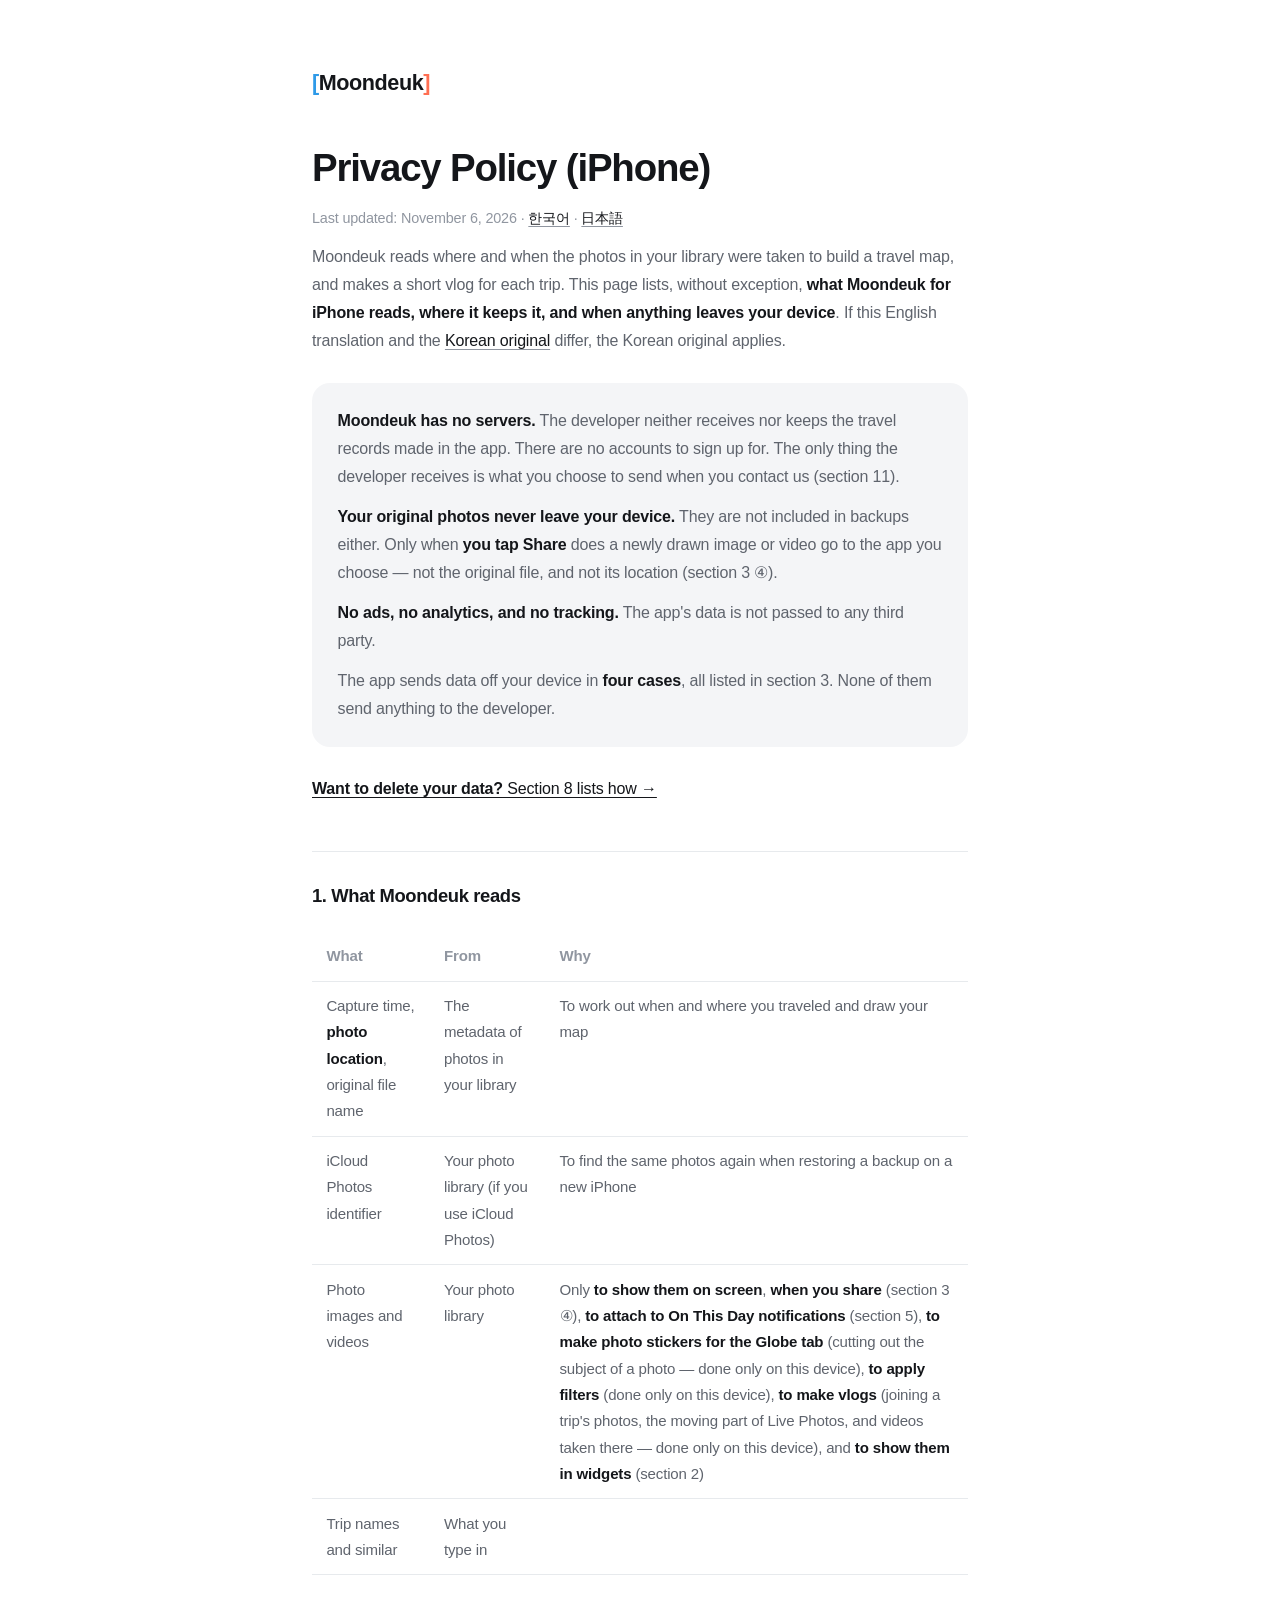
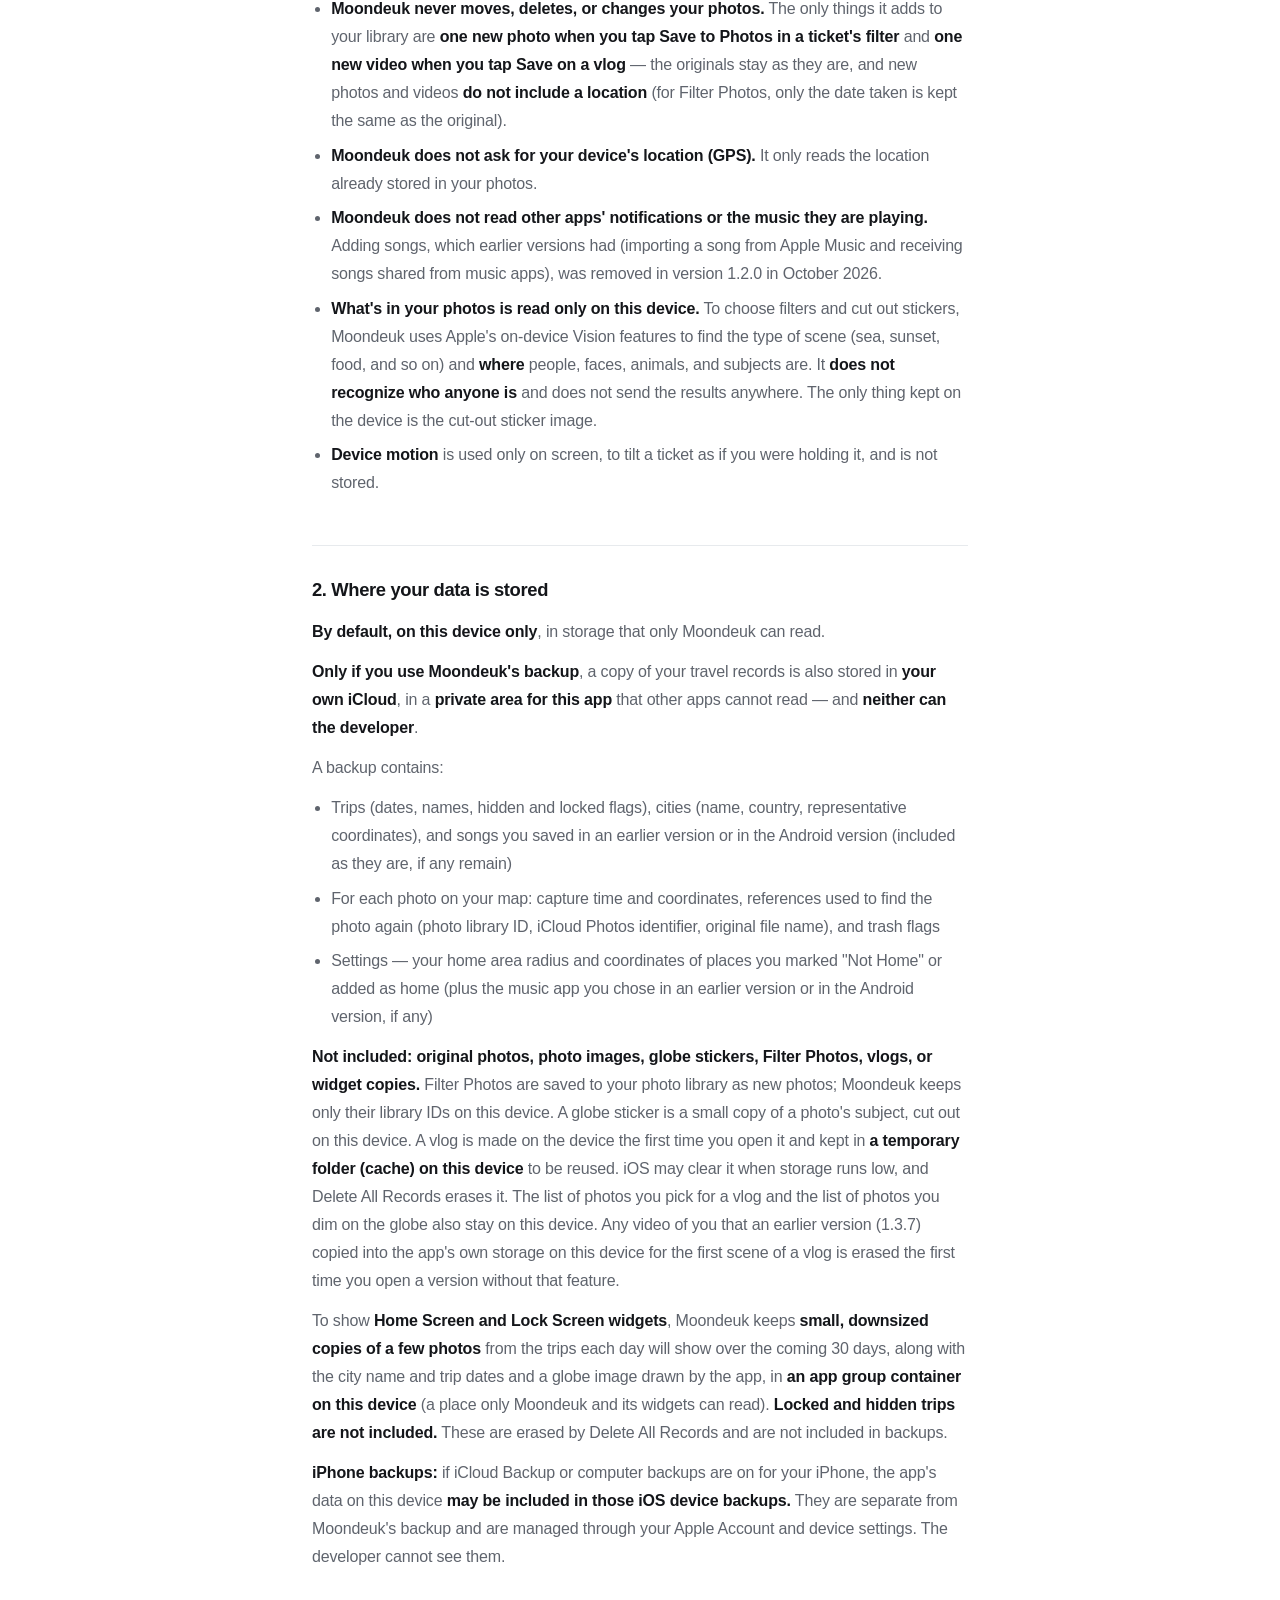
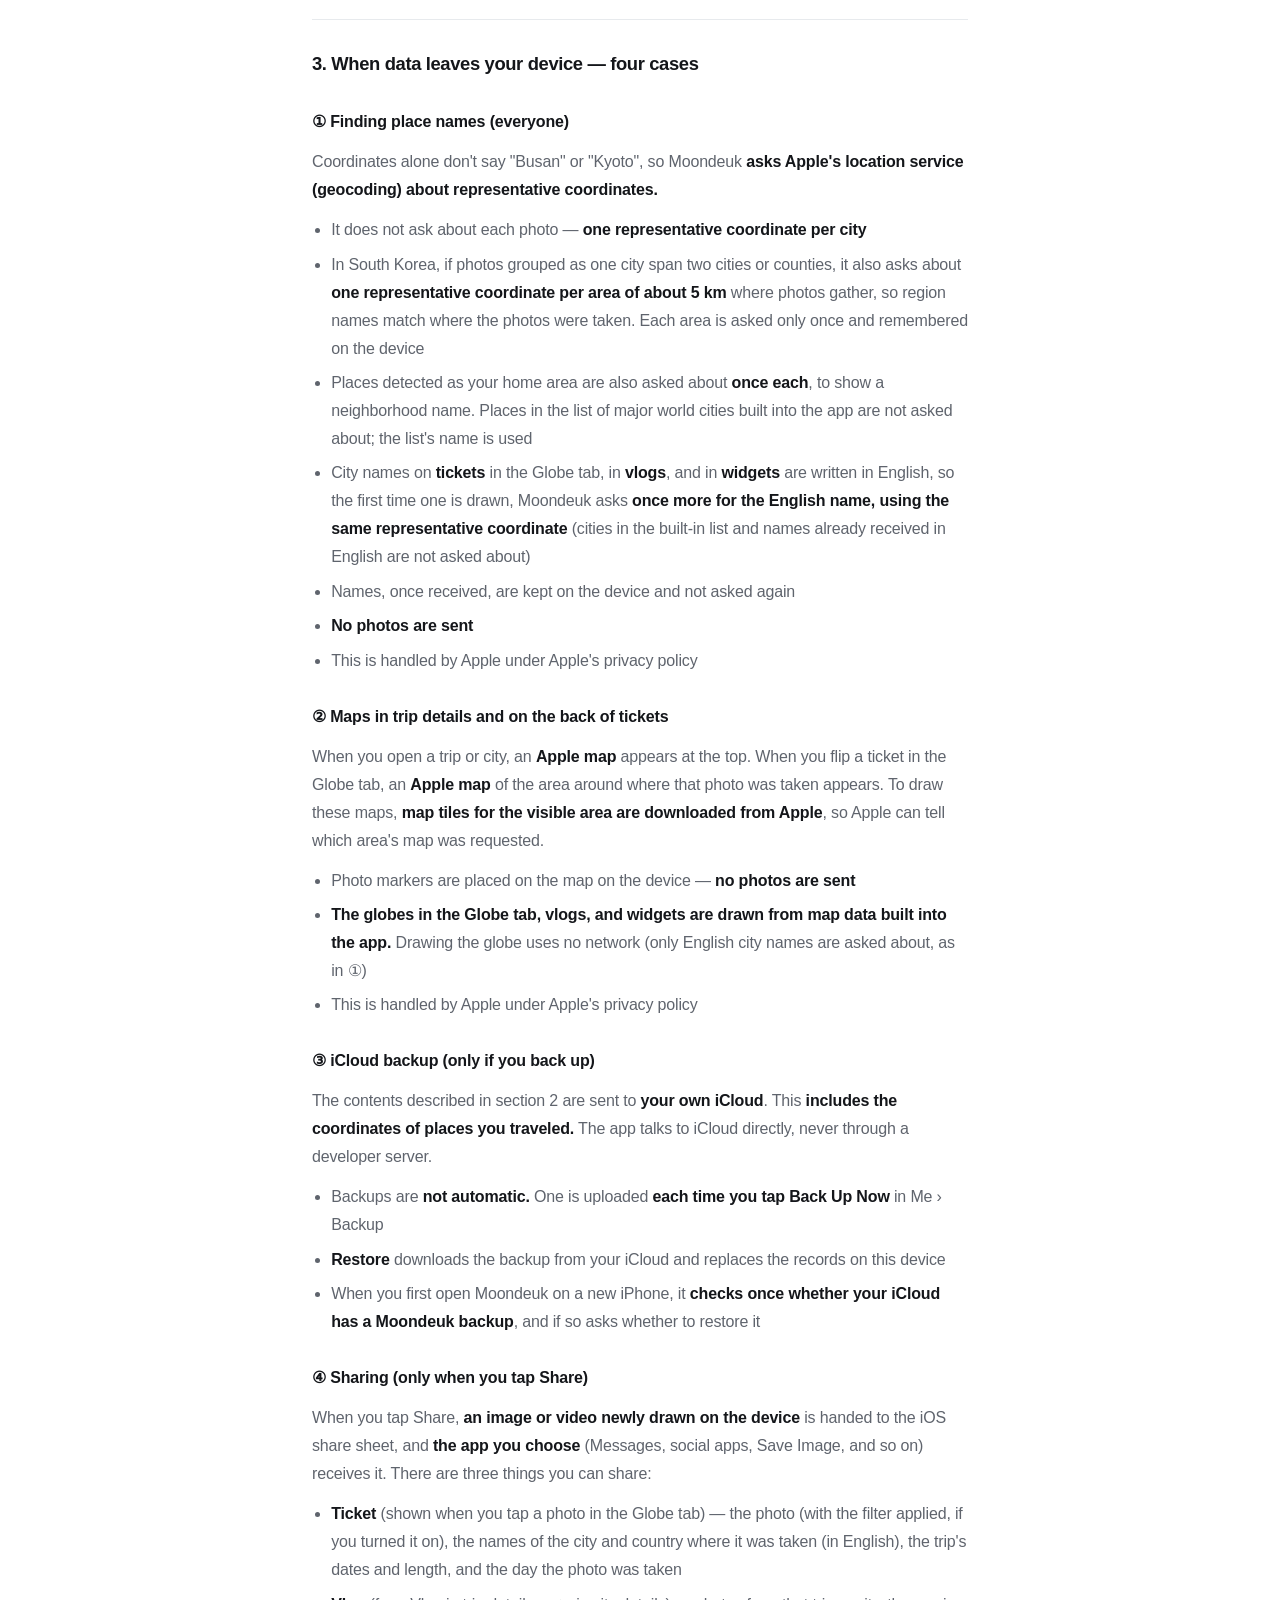
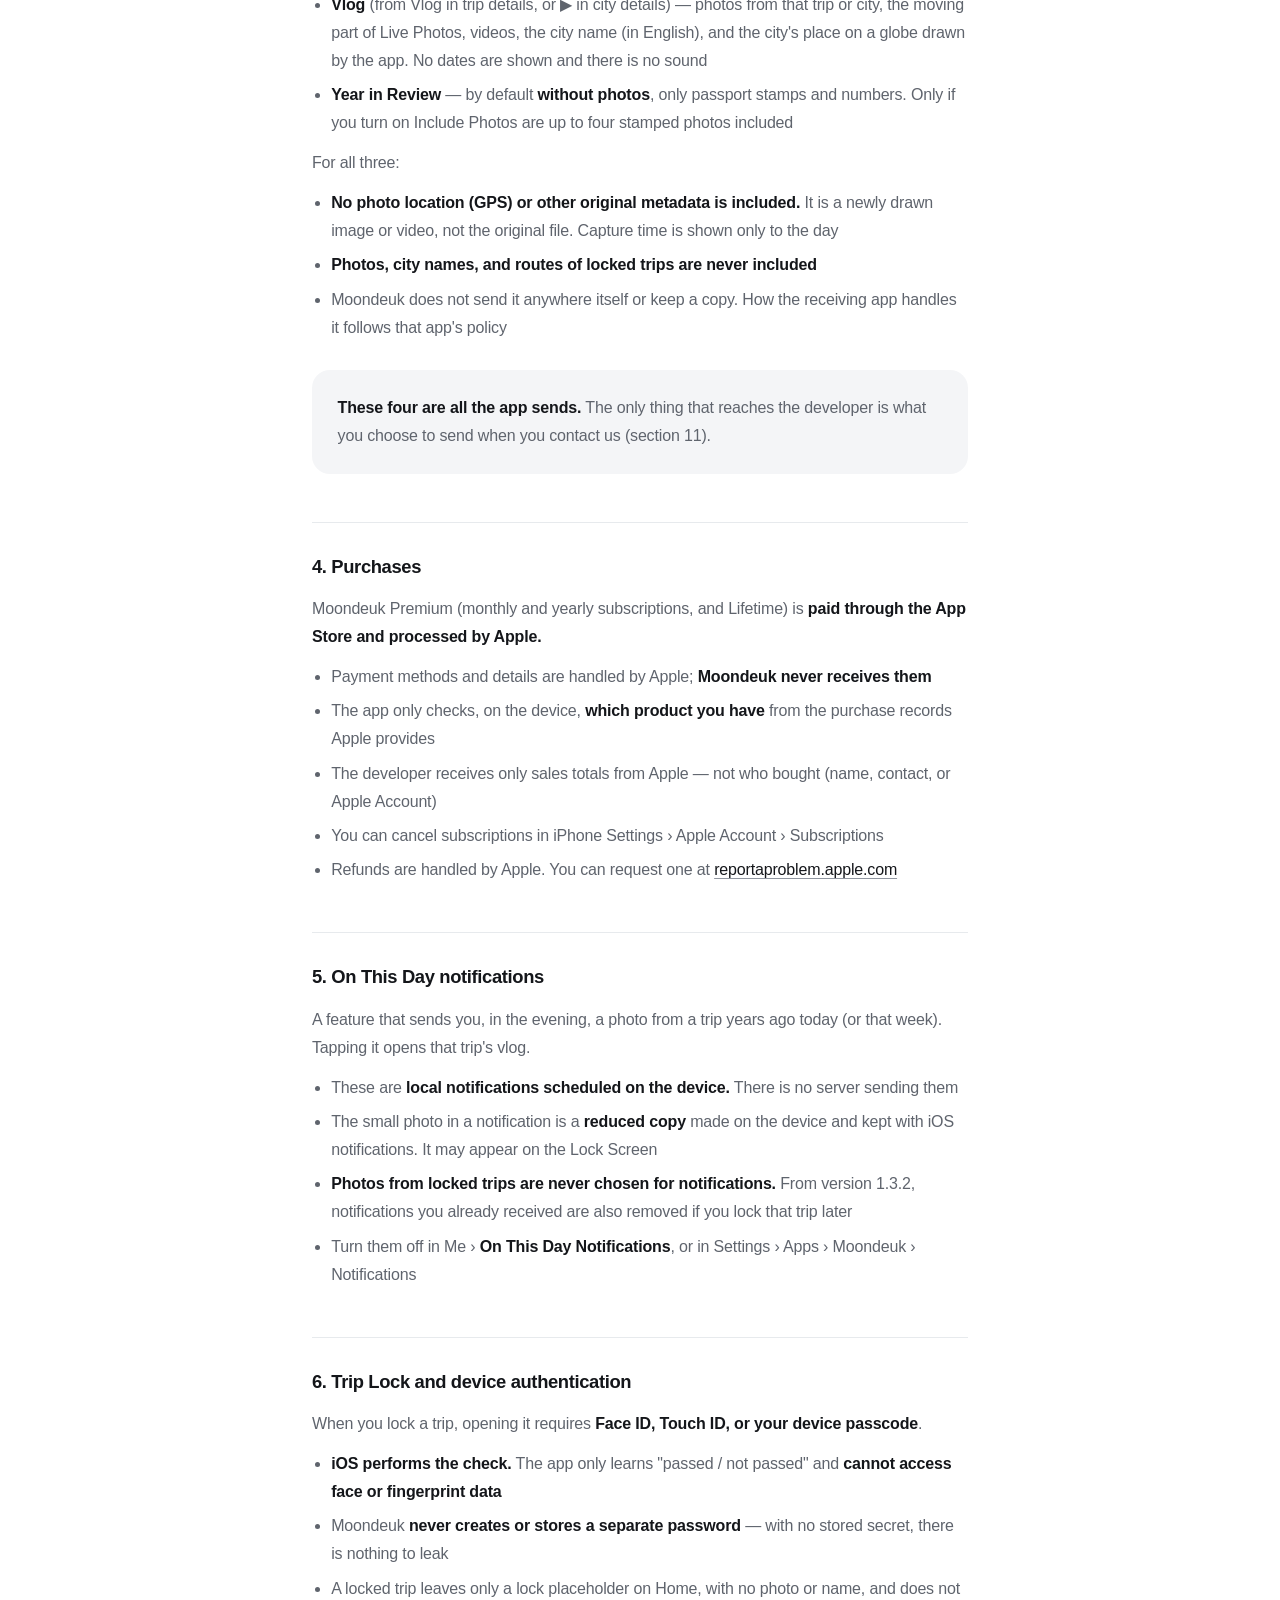
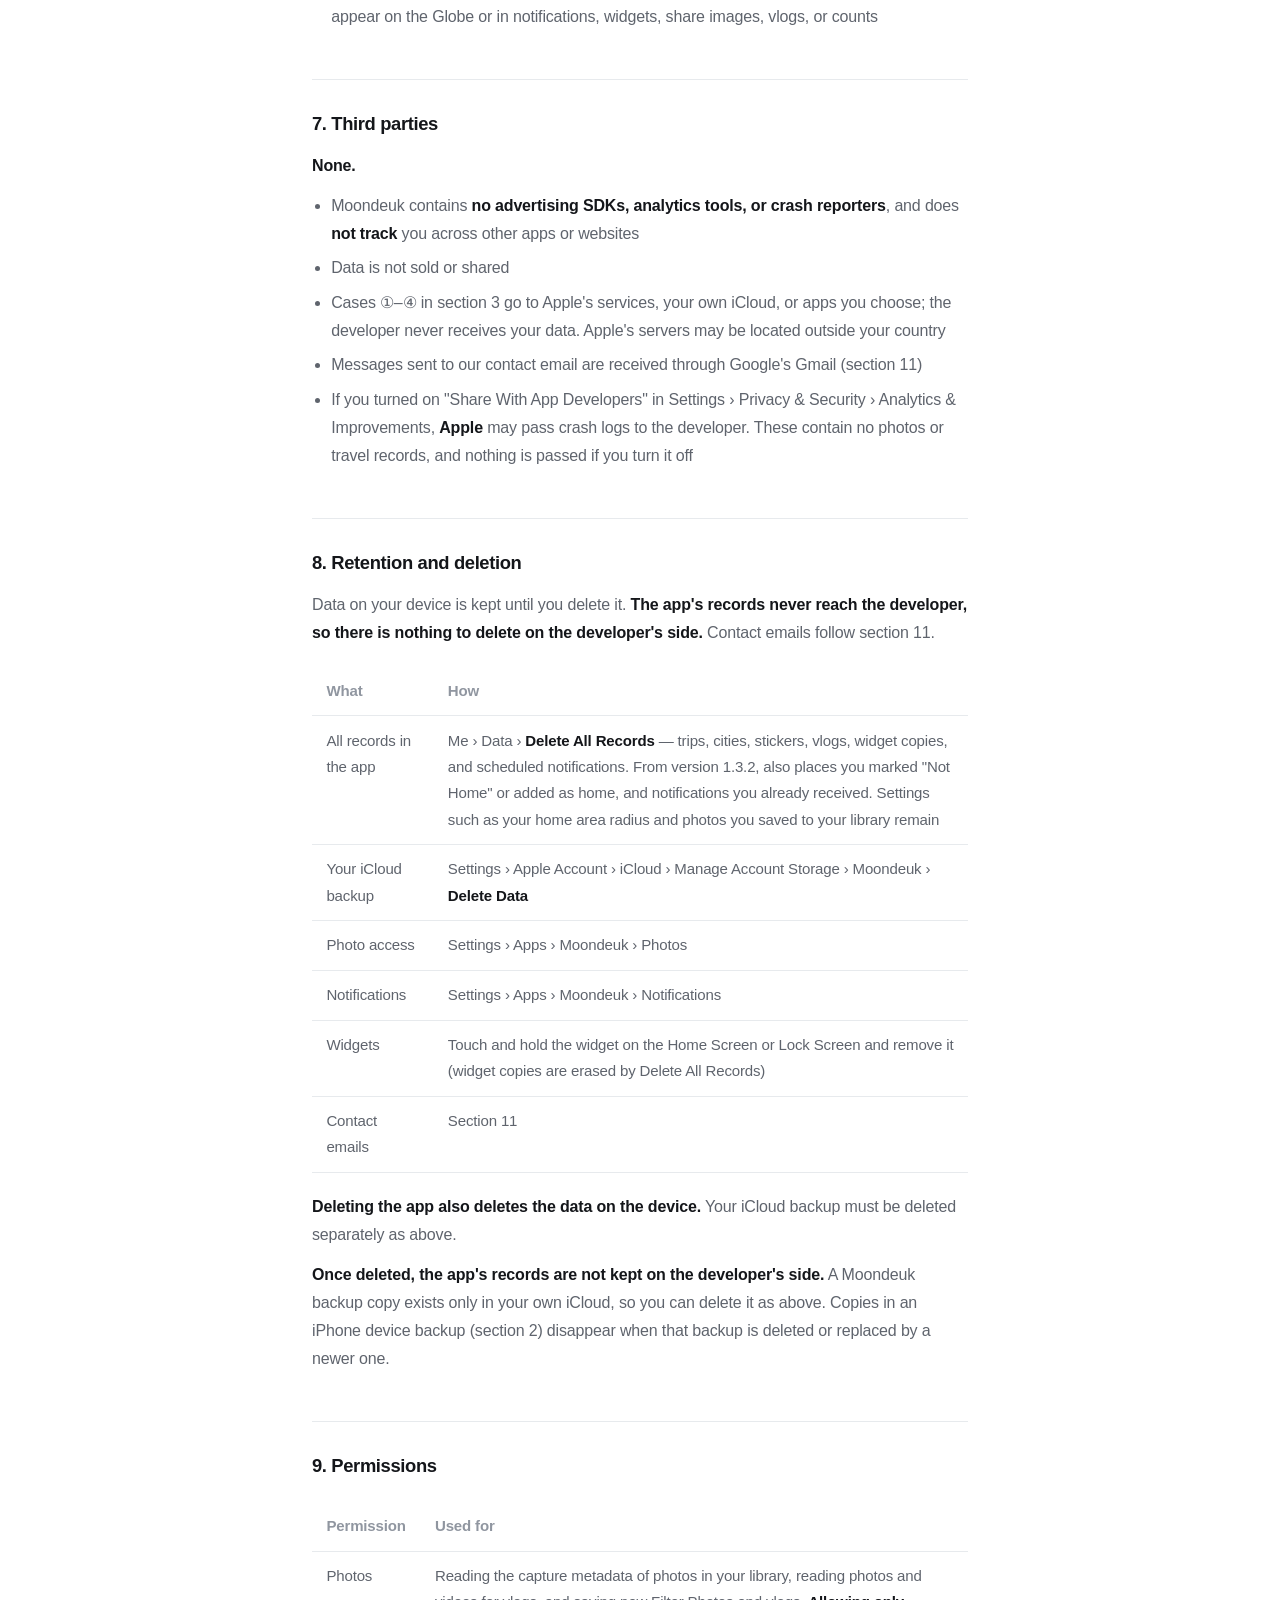
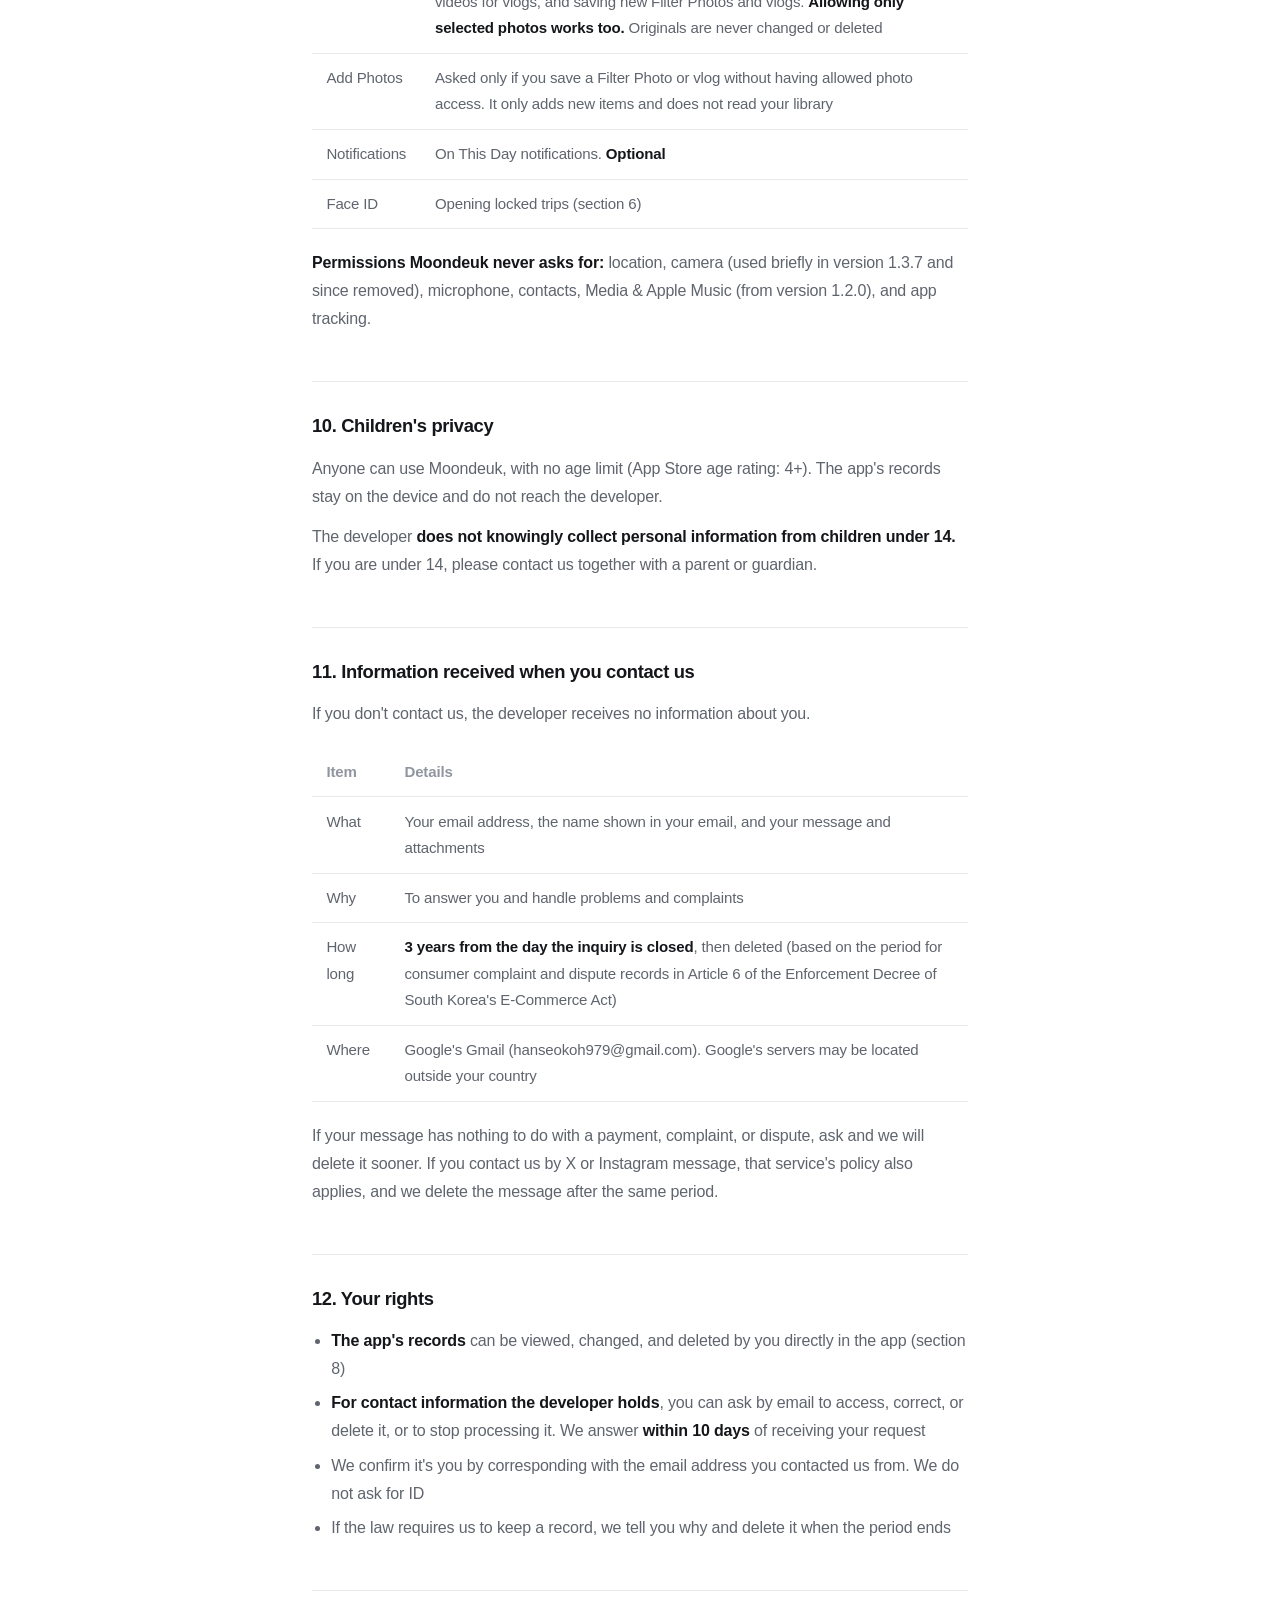
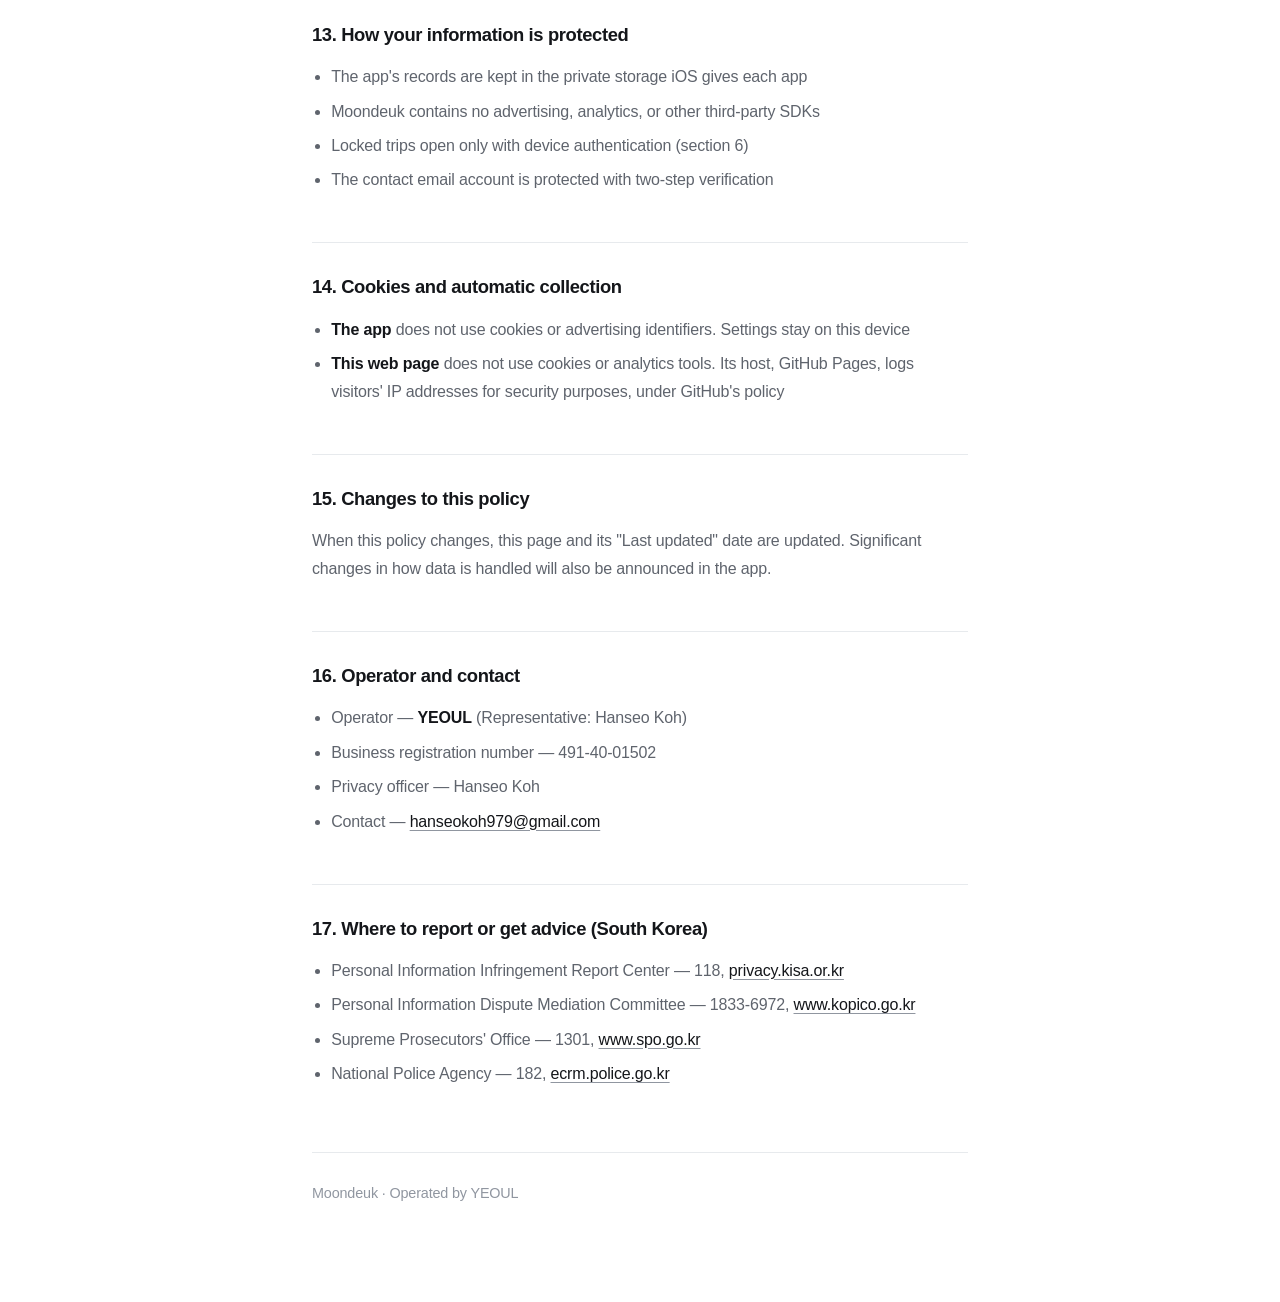
==== privacy-ios-en.html @ 04f51ea3 "iPhone 판 개인정보처리방침 1.3.8: 카메라 권한 · 「내 모습」 영상을 걷음 (한 · 영 · 일, 11월 6일) Co-Authored-By: Claude Opus 5.5 " ====
<!DOCTYPE html>
<html lang="en">
<head>
<meta charset="utf-8">
<meta name="viewport" content="width=device-width, initial-scale=1">
<title>Moondeuk Privacy Policy (iPhone)</title>
<meta name="description" content="What Moondeuk for iPhone reads, where it keeps it, and when anything leaves your device.">
<link rel="stylesheet" href="style.css">
</head>
<body>
<div class="wrap">

  <a class="mark" href="./"><span class="b">[</span>Moondeuk<span class="c">]</span></a>

  <h1>Privacy Policy (iPhone)</h1>
  <p class="meta">Last updated: November 6, 2026 · <a href="privacy-ios.html">한국어</a> · <a href="privacy-ios-ja.html">日本語</a></p>

  <p>Moondeuk reads where and when the photos in your library were taken to build a travel map, and makes a
     short vlog for each trip. This page lists, without exception, <strong>what Moondeuk for iPhone
     reads, where it keeps it, and when anything leaves your device</strong>. If this English translation and the
     <a href="privacy-ios.html">Korean original</a> differ, the Korean original applies.</p>

  <div class="card">
    <p><strong>Moondeuk has no servers.</strong> The developer neither receives nor keeps the travel records made in the app. There are no accounts to sign up for. The only thing the developer receives is what you choose to send when you contact us (section 11).</p>
    <p><strong>Your original photos never leave your device.</strong> They are not included in backups either. Only when
       <strong>you tap Share</strong> does a newly drawn image or video go to the app you choose — not the original file, and
       not its location (section 3 ④).</p>
    <p><strong>No ads, no analytics, and no tracking.</strong> The app's data is not passed to any third party.</p>
    <p>The app sends data off your device in <strong>four cases</strong>, all listed in section 3. None of them send anything to the developer.</p>
  </div>

  <p class="lead-link"><a href="#delete"><strong>Want to delete your data?</strong> Section 8 lists how →</a></p>

  <h2>1. What Moondeuk reads</h2>
  <div class="scroll">
  <table>
    <tr><th>What</th><th>From</th><th>Why</th></tr>
    <tr>
      <td>Capture time, <strong>photo location</strong>, original file name</td>
      <td>The metadata of photos in your library</td>
      <td>To work out when and where you traveled and draw your map</td>
    </tr>
    <tr>
      <td>iCloud Photos identifier</td>
      <td>Your photo library (if you use iCloud Photos)</td>
      <td>To find the same photos again when restoring a backup on a new iPhone</td>
    </tr>
    <tr>
      <td>Photo images and videos</td>
      <td>Your photo library</td>
      <td>Only <strong>to show them on screen</strong>, <strong>when you share</strong> (section 3 ④), <strong>to attach to On This Day notifications</strong> (section 5),
          <strong>to make photo stickers for the Globe tab</strong> (cutting out the subject of a photo — done only on this device),
          <strong>to apply filters</strong> (done only on this device),
          <strong>to make vlogs</strong> (joining a trip's photos, the moving part of Live Photos, and videos taken there — done only on this device),
          and <strong>to show them in widgets</strong> (section 2)</td>
    </tr>
    <tr>
      <td>Trip names and similar</td>
      <td>What you type in</td>
      <td></td>
    </tr>
  </table>
  </div>
  <ul>
    <li><strong>Moondeuk never moves, deletes, or changes your photos.</strong> The only things it adds to your library are <strong>one new photo when you tap Save to Photos in a ticket's filter</strong>
        and <strong>one new video when you tap Save on a vlog</strong> — the originals stay as they are, and new photos and videos <strong>do not include a location</strong>
        (for Filter Photos, only the date taken is kept the same as the original).</li>
    <li><strong>Moondeuk does not ask for your device's location (GPS).</strong> It only reads the location already stored in your photos.</li>
    <li><strong>Moondeuk does not read other apps' notifications or the music they are playing.</strong> Adding songs, which earlier versions had (importing a song from
        Apple Music and receiving songs shared from music apps), was removed in version 1.2.0 in October 2026.</li>
    <li><strong>What's in your photos is read only on this device.</strong> To choose filters and cut out stickers, Moondeuk uses Apple's on-device Vision features to find the type of scene (sea, sunset, food, and so on)
        and <strong>where</strong> people, faces, animals, and subjects are. It <strong>does not recognize who anyone is</strong> and does not send the results anywhere. The only thing kept on the device is the cut-out sticker image.</li>
    <li><strong>Device motion</strong> is used only on screen, to tilt a ticket as if you were holding it, and is not stored.</li>
  </ul>

  <h2>2. Where your data is stored</h2>
  <p><strong>By default, on this device only</strong>, in storage that only Moondeuk can read.</p>
  <p><strong>Only if you use Moondeuk's backup</strong>, a copy of your travel records is also stored in <strong>your own iCloud</strong>, in a
     <strong>private area for this app</strong> that other apps cannot read — and <strong>neither can the developer</strong>.</p>
  <p>A backup contains:</p>
  <ul>
    <li>Trips (dates, names, hidden and locked flags), cities (name, country, representative coordinates), and songs you saved in an earlier version or in the Android version (included as they are, if any remain)</li>
    <li>For each photo on your map: capture time and coordinates, references used to find the photo again (photo library ID, iCloud Photos identifier, original file name), and trash flags</li>
    <li>Settings — your home area radius and coordinates of places you marked "Not Home" or added as home (plus the music app you chose in an earlier version or in the Android version, if any)</li>
  </ul>
  <p><strong>Not included: original photos, photo images, globe stickers, Filter Photos, vlogs, or widget copies.</strong> Filter Photos are saved to your photo library as new photos;
     Moondeuk keeps only their library IDs on this device. A globe sticker is a small copy of a photo's subject, cut out on this device.
     A vlog is made on the device the first time you open it and kept in <strong>a temporary folder (cache) on this device</strong> to be reused. iOS may clear it when storage runs low, and Delete All Records erases it.
     The list of photos you pick for a vlog and the list of photos you dim on the globe also stay on this device.
     Any video of you that an earlier version (1.3.7) copied into the app's own storage on this device for the first scene of a vlog is erased the first time you open a version without that feature.</p>
  <p>To show <strong>Home Screen and Lock Screen widgets</strong>, Moondeuk keeps <strong>small, downsized copies of a few photos</strong> from the trips each day will show
     over the coming 30 days, along with the city name and trip dates and a globe image drawn by the app, in <strong>an app group container on this device</strong> (a place only
     Moondeuk and its widgets can read). <strong>Locked and hidden trips are not included.</strong> These are erased by Delete All Records and are not included in backups.</p>
  <p><strong>iPhone backups:</strong> if iCloud Backup or computer backups are on for your iPhone, the app's data on this device <strong>may be included in those iOS device backups.</strong>
     They are separate from Moondeuk's backup and are managed through your Apple Account and device settings. The developer cannot see them.</p>

  <h2>3. When data leaves your device — four cases</h2>

  <h3>① Finding place names (everyone)</h3>
  <p>Coordinates alone don't say "Busan" or "Kyoto", so Moondeuk <strong>asks Apple's location service (geocoding) about representative coordinates.</strong></p>
  <ul>
    <li>It does not ask about each photo — <strong>one representative coordinate per city</strong></li>
    <li>In South Korea, if photos grouped as one city span two cities or counties, it also asks about <strong>one representative coordinate per area of about 5 km</strong>
        where photos gather, so region names match where the photos were taken. Each area is asked only once and remembered on the device</li>
    <li>Places detected as your home area are also asked about <strong>once each</strong>, to show a neighborhood name. Places in the list of major world cities built into the app
        are not asked about; the list's name is used</li>
    <li>City names on <strong>tickets</strong> in the Globe tab, in <strong>vlogs</strong>, and in <strong>widgets</strong> are written in English, so the first time one is drawn, Moondeuk asks
        <strong>once more for the English name, using the same representative coordinate</strong> (cities in the built-in list and names already received in English are not asked about)</li>
    <li>Names, once received, are kept on the device and not asked again</li>
    <li><strong>No photos are sent</strong></li>
    <li>This is handled by Apple under Apple's privacy policy</li>
  </ul>

  <h3>② Maps in trip details and on the back of tickets</h3>
  <p>When you open a trip or city, an <strong>Apple map</strong> appears at the top. When you flip a ticket in the Globe tab, an <strong>Apple map</strong> of the area around
     where that photo was taken appears. To draw these maps, <strong>map tiles for the visible area are downloaded from Apple</strong>,
     so Apple can tell which area's map was requested.</p>
  <ul>
    <li>Photo markers are placed on the map on the device — <strong>no photos are sent</strong></li>
    <li><strong>The globes in the Globe tab, vlogs, and widgets are drawn from map data built into the app.</strong> Drawing the globe uses no network (only English city names are asked about, as in ①)</li>
    <li>This is handled by Apple under Apple's privacy policy</li>
  </ul>

  <h3>③ iCloud backup (only if you back up)</h3>
  <p>The contents described in section 2 are sent to <strong>your own iCloud</strong>. This <strong>includes the coordinates of places you traveled.</strong>
     The app talks to iCloud directly, never through a developer server.</p>
  <ul>
    <li>Backups are <strong>not automatic.</strong> One is uploaded <strong>each time you tap Back Up Now</strong> in Me › Backup</li>
    <li><strong>Restore</strong> downloads the backup from your iCloud and replaces the records on this device</li>
    <li>When you first open Moondeuk on a new iPhone, it <strong>checks once whether your iCloud has a Moondeuk backup</strong>, and if so asks whether to restore it</li>
  </ul>

  <h3>④ Sharing (only when you tap Share)</h3>
  <p>When you tap Share, <strong>an image or video newly drawn on the device</strong> is handed to the iOS share sheet, and <strong>the app you choose</strong>
     (Messages, social apps, Save Image, and so on) receives it. There are three things you can share:</p>
  <ul>
    <li><strong>Ticket</strong> (shown when you tap a photo in the Globe tab) — the photo (with the filter applied, if you turned it on), the names of the city and country where it was taken (in English), the trip's dates and length, and the day the photo was taken</li>
    <li><strong>Vlog</strong> (from Vlog in trip details, or ▶ in city details) — photos from that trip or city, the moving part of Live Photos, videos, the city name (in English), and the city's place on a globe drawn by the app. No dates are shown and there is no sound</li>
    <li><strong>Year in Review</strong> — by default <strong>without photos</strong>, only passport stamps and numbers. Only if you turn on Include Photos are up to four stamped photos included</li>
  </ul>
  <p>For all three:</p>
  <ul>
    <li><strong>No photo location (GPS) or other original metadata is included.</strong> It is a newly drawn image or video, not the original file. Capture time is shown only to the day</li>
    <li><strong>Photos, city names, and routes of locked trips are never included</strong></li>
    <li>Moondeuk does not send it anywhere itself or keep a copy. How the receiving app handles it follows that app's policy</li>
  </ul>
  <div class="card"><p><strong>These four are all the app sends.</strong> The only thing that reaches the developer is what you choose to send when you contact us (section 11).</p></div>

  <h2>4. Purchases</h2>
  <p>Moondeuk Premium (monthly and yearly subscriptions, and Lifetime) is <strong>paid through the App Store and processed by Apple.</strong></p>
  <ul>
    <li>Payment methods and details are handled by Apple; <strong>Moondeuk never receives them</strong></li>
    <li>The app only checks, on the device, <strong>which product you have</strong> from the purchase records Apple provides</li>
    <li>The developer receives only sales totals from Apple — not who bought (name, contact, or Apple Account)</li>
    <li>You can cancel subscriptions in iPhone Settings › Apple Account › Subscriptions</li>
    <li>Refunds are handled by Apple. You can request one at <a href="https://reportaproblem.apple.com">reportaproblem.apple.com</a></li>
  </ul>

  <h2>5. On This Day notifications</h2>
  <p>A feature that sends you, in the evening, a photo from a trip years ago today (or that week). Tapping it opens that trip's vlog.</p>
  <ul>
    <li>These are <strong>local notifications scheduled on the device.</strong> There is no server sending them</li>
    <li>The small photo in a notification is a <strong>reduced copy</strong> made on the device and kept with iOS notifications. It may appear on the Lock Screen</li>
    <li><strong>Photos from locked trips are never chosen for notifications.</strong> From version 1.3.2, notifications you already received are also removed if you lock that trip later</li>
    <li>Turn them off in Me › <strong>On This Day Notifications</strong>, or in Settings › Apps › Moondeuk › Notifications</li>
  </ul>

  <h2>6. Trip Lock and device authentication</h2>
  <p>When you lock a trip, opening it requires <strong>Face ID, Touch ID, or your device passcode</strong>.</p>
  <ul>
    <li><strong>iOS performs the check.</strong> The app only learns "passed / not passed" and <strong>cannot access face or fingerprint data</strong></li>
    <li>Moondeuk <strong>never creates or stores a separate password</strong> — with no stored secret, there is nothing to leak</li>
    <li>A locked trip leaves only a lock placeholder on Home, with no photo or name, and does not appear on the Globe or in notifications, widgets, share images, vlogs, or counts</li>
  </ul>

  <h2>7. Third parties</h2>
  <p><strong>None.</strong></p>
  <ul>
    <li>Moondeuk contains <strong>no advertising SDKs, analytics tools, or crash reporters</strong>, and does <strong>not track</strong> you across other apps or websites</li>
    <li>Data is not sold or shared</li>
    <li>Cases ①–④ in section 3 go to Apple's services, your own iCloud, or apps you choose; the developer never receives your data. Apple's servers may be located outside your country</li>
    <li>Messages sent to our contact email are received through Google's Gmail (section 11)</li>
    <li>If you turned on "Share With App Developers" in Settings › Privacy &amp; Security › Analytics &amp; Improvements, <strong>Apple</strong> may pass crash logs to the developer.
        These contain no photos or travel records, and nothing is passed if you turn it off</li>
  </ul>

  <h2 id="delete">8. Retention and deletion</h2>
  <p>Data on your device is kept until you delete it. <strong>The app's records never reach the developer, so there is nothing to delete on the developer's side.</strong> Contact emails follow section 11.</p>
  <div class="scroll">
  <table>
    <tr><th>What</th><th>How</th></tr>
    <tr><td>All records in the app</td><td>Me › Data › <strong>Delete All Records</strong> — trips, cities, stickers, vlogs, widget copies, and scheduled notifications. From version 1.3.2, also places you marked "Not Home" or added as home, and notifications you already received. Settings such as your home area radius and photos you saved to your library remain</td></tr>
    <tr><td>Your iCloud backup</td><td>Settings › Apple Account › iCloud › Manage Account Storage › Moondeuk › <strong>Delete Data</strong></td></tr>
    <tr><td>Photo access</td><td>Settings › Apps › Moondeuk › Photos</td></tr>
    <tr><td>Notifications</td><td>Settings › Apps › Moondeuk › Notifications</td></tr>
    <tr><td>Widgets</td><td>Touch and hold the widget on the Home Screen or Lock Screen and remove it (widget copies are erased by Delete All Records)</td></tr>
    <tr><td>Contact emails</td><td>Section 11</td></tr>
  </table>
  </div>
  <p><strong>Deleting the app also deletes the data on the device.</strong> Your iCloud backup must be deleted separately as above.</p>
  <p><strong>Once deleted, the app's records are not kept on the developer's side.</strong> A Moondeuk backup copy exists only in your own iCloud, so you can delete it as above.
     Copies in an iPhone device backup (section 2) disappear when that backup is deleted or replaced by a newer one.</p>

  <h2>9. Permissions</h2>
  <div class="scroll">
  <table>
    <tr><th>Permission</th><th>Used for</th></tr>
    <tr><td>Photos</td><td>Reading the capture metadata of photos in your library, reading photos and videos for vlogs, and saving new Filter Photos and vlogs. <strong>Allowing only selected photos works too.</strong>
        Originals are never changed or deleted</td></tr>
    <tr><td>Add Photos</td><td>Asked only if you save a Filter Photo or vlog without having allowed photo access. It only adds new items and does not read your library</td></tr>
    <tr><td>Notifications</td><td>On This Day notifications. <strong>Optional</strong></td></tr>
    <tr><td>Face ID</td><td>Opening locked trips (section 6)</td></tr>
  </table>
  </div>
  <p><strong>Permissions Moondeuk never asks for:</strong> location, camera (used briefly in version 1.3.7 and since removed), microphone, contacts, Media &amp; Apple Music (from version 1.2.0), and app tracking.</p>

  <h2>10. Children's privacy</h2>
  <p>Anyone can use Moondeuk, with no age limit (App Store age rating: 4+). The app's records stay on the device and do not reach the developer.</p>
  <p>The developer <strong>does not knowingly collect personal information from children under 14.</strong> If you are under 14, please contact us together with a parent or guardian.</p>

  <h2>11. Information received when you contact us</h2>
  <p>If you don't contact us, the developer receives no information about you.</p>
  <div class="scroll">
  <table>
    <tr><th>Item</th><th>Details</th></tr>
    <tr><td>What</td><td>Your email address, the name shown in your email, and your message and attachments</td></tr>
    <tr><td>Why</td><td>To answer you and handle problems and complaints</td></tr>
    <tr><td>How long</td><td><strong>3 years from the day the inquiry is closed</strong>, then deleted (based on the period for consumer complaint and dispute records in Article 6 of the Enforcement Decree of South Korea's E-Commerce Act)</td></tr>
    <tr><td>Where</td><td>Google's Gmail (hanseokoh979@gmail.com). Google's servers may be located outside your country</td></tr>
  </table>
  </div>
  <p>If your message has nothing to do with a payment, complaint, or dispute, ask and we will delete it sooner. If you contact us by X or Instagram message, that service's policy also applies, and we delete the message after the same period.</p>

  <h2>12. Your rights</h2>
  <ul>
    <li><strong>The app's records</strong> can be viewed, changed, and deleted by you directly in the app (section 8)</li>
    <li><strong>For contact information the developer holds</strong>, you can ask by email to access, correct, or delete it, or to stop processing it. We answer <strong>within 10 days</strong> of receiving your request</li>
    <li>We confirm it's you by corresponding with the email address you contacted us from. We do not ask for ID</li>
    <li>If the law requires us to keep a record, we tell you why and delete it when the period ends</li>
  </ul>

  <h2>13. How your information is protected</h2>
  <ul>
    <li>The app's records are kept in the private storage iOS gives each app</li>
    <li>Moondeuk contains no advertising, analytics, or other third-party SDKs</li>
    <li>Locked trips open only with device authentication (section 6)</li>
    <li>The contact email account is protected with two-step verification</li>
  </ul>

  <h2>14. Cookies and automatic collection</h2>
  <ul>
    <li><strong>The app</strong> does not use cookies or advertising identifiers. Settings stay on this device</li>
    <li><strong>This web page</strong> does not use cookies or analytics tools. Its host, GitHub Pages, logs visitors' IP addresses for security purposes, under GitHub's policy</li>
  </ul>

  <h2>15. Changes to this policy</h2>
  <p>When this policy changes, this page and its "Last updated" date are updated. Significant changes in how data is handled will also be announced in the app.</p>

  <h2>16. Operator and contact</h2>
  <ul>
    <li>Operator — <strong>YEOUL</strong> (Representative: Hanseo Koh)</li>
    <li>Business registration number — 491-40-01502</li>
    <li>Privacy officer — Hanseo Koh</li>
    <li>Contact — <a href="mailto:hanseokoh979@gmail.com">hanseokoh979@gmail.com</a></li>
  </ul>

  <h2>17. Where to report or get advice (South Korea)</h2>
  <ul>
    <li>Personal Information Infringement Report Center — 118, <a href="https://privacy.kisa.or.kr">privacy.kisa.or.kr</a></li>
    <li>Personal Information Dispute Mediation Committee — 1833-6972, <a href="https://www.kopico.go.kr">www.kopico.go.kr</a></li>
    <li>Supreme Prosecutors' Office — 1301, <a href="https://www.spo.go.kr">www.spo.go.kr</a></li>
    <li>National Police Agency — 182, <a href="https://ecrm.police.go.kr">ecrm.police.go.kr</a></li>
  </ul>

  <footer><span class="meta">Moondeuk · Operated by YEOUL</span></footer>

</div>
</body>
</html>
---- style.css ----
/*
 * 문득 사이트. 앱의 규칙을 그대로 따른다 (CLAUDE.md §3):
 *   · 색은 장소에만 쓴다 → 이 사이트에는 장소가 없으므로 검정·흰색·회색뿐이다
 *   · 예외는 워드마크의 대괄호 둘 (§3-1). 파랑 여는 괄호, 코랄 닫는 괄호
 */
:root {
    color-scheme: light dark;
    --bg: #ffffff;
    --surface: #f4f5f7;
    --text: #14161a;
    --text-2: #5f646d;
    --text-3: #9096a0;
    --line: #e7eaed;
    --blue: #2e9ae8;
    --coral: #ff6f52;
}

@media (prefers-color-scheme: dark) {
    :root {
        --bg: #14161a;
        --surface: #1e2126;
        --text: #f2f3f5;
        --text-2: #b3b8c0;
        --text-3: #7d838d;
        --line: #2a2e34;
    }
}

* { box-sizing: border-box; }

body {
    margin: 0;
    background: var(--bg);
    color: var(--text);
    font-family: "Noto Sans KR", -apple-system, BlinkMacSystemFont, "Segoe UI",
        "Apple SD Gothic Neo", "Malgun Gothic", sans-serif;
    line-height: 1.75;
    letter-spacing: -0.01em;
    -webkit-text-size-adjust: 100%;
}

.wrap {
    max-width: 44rem;
    margin: 0 auto;
    padding: 4rem 1.5rem 6rem;
}

/* 워드마크 — 대괄호 둘만 색을 진다. 앱 홈 상단바와 같은 규칙이다. */
.mark {
    font-size: 1.35rem;
    font-weight: 700;
    letter-spacing: -0.02em;
    text-decoration: none;
    color: var(--text);
    display: inline-block;
}
.mark .b { color: var(--blue); }
.mark .c { color: var(--coral); }

h1 {
    font-size: clamp(1.75rem, 5vw, 2.4rem);
    line-height: 1.35;
    letter-spacing: -0.03em;
    margin: 2.5rem 0 0.75rem;
    text-wrap: balance;
}

/* 6항으로 바로 뛰는 링크가 있다 — 제목이 화면 맨 위에 딱 붙지 않게 띄운다. */
h2 {
    scroll-margin-top: 1.5rem;
    font-size: 1.15rem;
    letter-spacing: -0.02em;
    margin: 3rem 0 0.5rem;
    padding-top: 1.75rem;
    border-top: 1px solid var(--line);
}

h3 {
    font-size: 1rem;
    margin: 1.75rem 0 0.25rem;
}

p { margin: 0.75rem 0; color: var(--text-2); }
h1 + p { font-size: 1.05rem; }

strong { color: var(--text); font-weight: 600; }

ul { margin: 0.75rem 0; padding-left: 1.2rem; color: var(--text-2); }
li { margin: 0.4rem 0; }

/* 표는 좁은 화면에서 스스로 스크롤한다 — 본문이 옆으로 밀리면 안 된다. */
.scroll { overflow-x: auto; margin: 1.25rem 0; }
table { border-collapse: collapse; width: 100%; font-size: 0.94rem; }
th, td {
    text-align: left;
    padding: 0.7rem 0.9rem;
    border-bottom: 1px solid var(--line);
    vertical-align: top;
}
th { color: var(--text-3); font-weight: 600; white-space: nowrap; }
td { color: var(--text-2); }
/* 일본어는 낱말 사이에 빈칸이 없어 아무 글자에서나 끊긴다 — 옆 칸이 길면 첫 칸이 두세 글자 폭으로 눌린다. */
:lang(ja) td:first-child { min-width: 6.5em; }

.card {
    background: var(--surface);
    border-radius: 18px;
    padding: 1.5rem 1.6rem;
    margin: 1.75rem 0;
}
.card p:first-child { margin-top: 0; }
.card p:last-child { margin-bottom: 0; }

.meta { color: var(--text-3); font-size: 0.9rem; }

a { color: var(--text); text-decoration-color: var(--text-3); text-underline-offset: 3px; }

/*
 * 스토어로 가는 문 (2026-10-02 출시). 앱의 기본 버튼처럼 검정 하나다 — 색은 장소에만 쓴다.
 * 다크 모드에서는 글자색·바탕색을 맞바꿔 그대로 눈에 띈다.
 */
.store {
    display: inline-block;
    margin-top: 0.5rem;
    padding: 0.8rem 1.4rem;
    border-radius: 999px;
    background: var(--text);
    color: var(--bg);
    font-weight: 600;
    text-decoration: none;
}
.store:hover { opacity: 0.88; }

/* 삭제 방법으로 가는 문. Play 가 「눈에 띄게 표시」를 요구해서 카드 바로 밑에 세운다. */
.lead-link a { text-decoration-color: var(--text); }
a:hover { text-decoration-color: var(--text); }

footer {
    margin-top: 4rem;
    padding-top: 1.75rem;
    border-top: 1px solid var(--line);
    color: var(--text-3);
    font-size: 0.9rem;
}
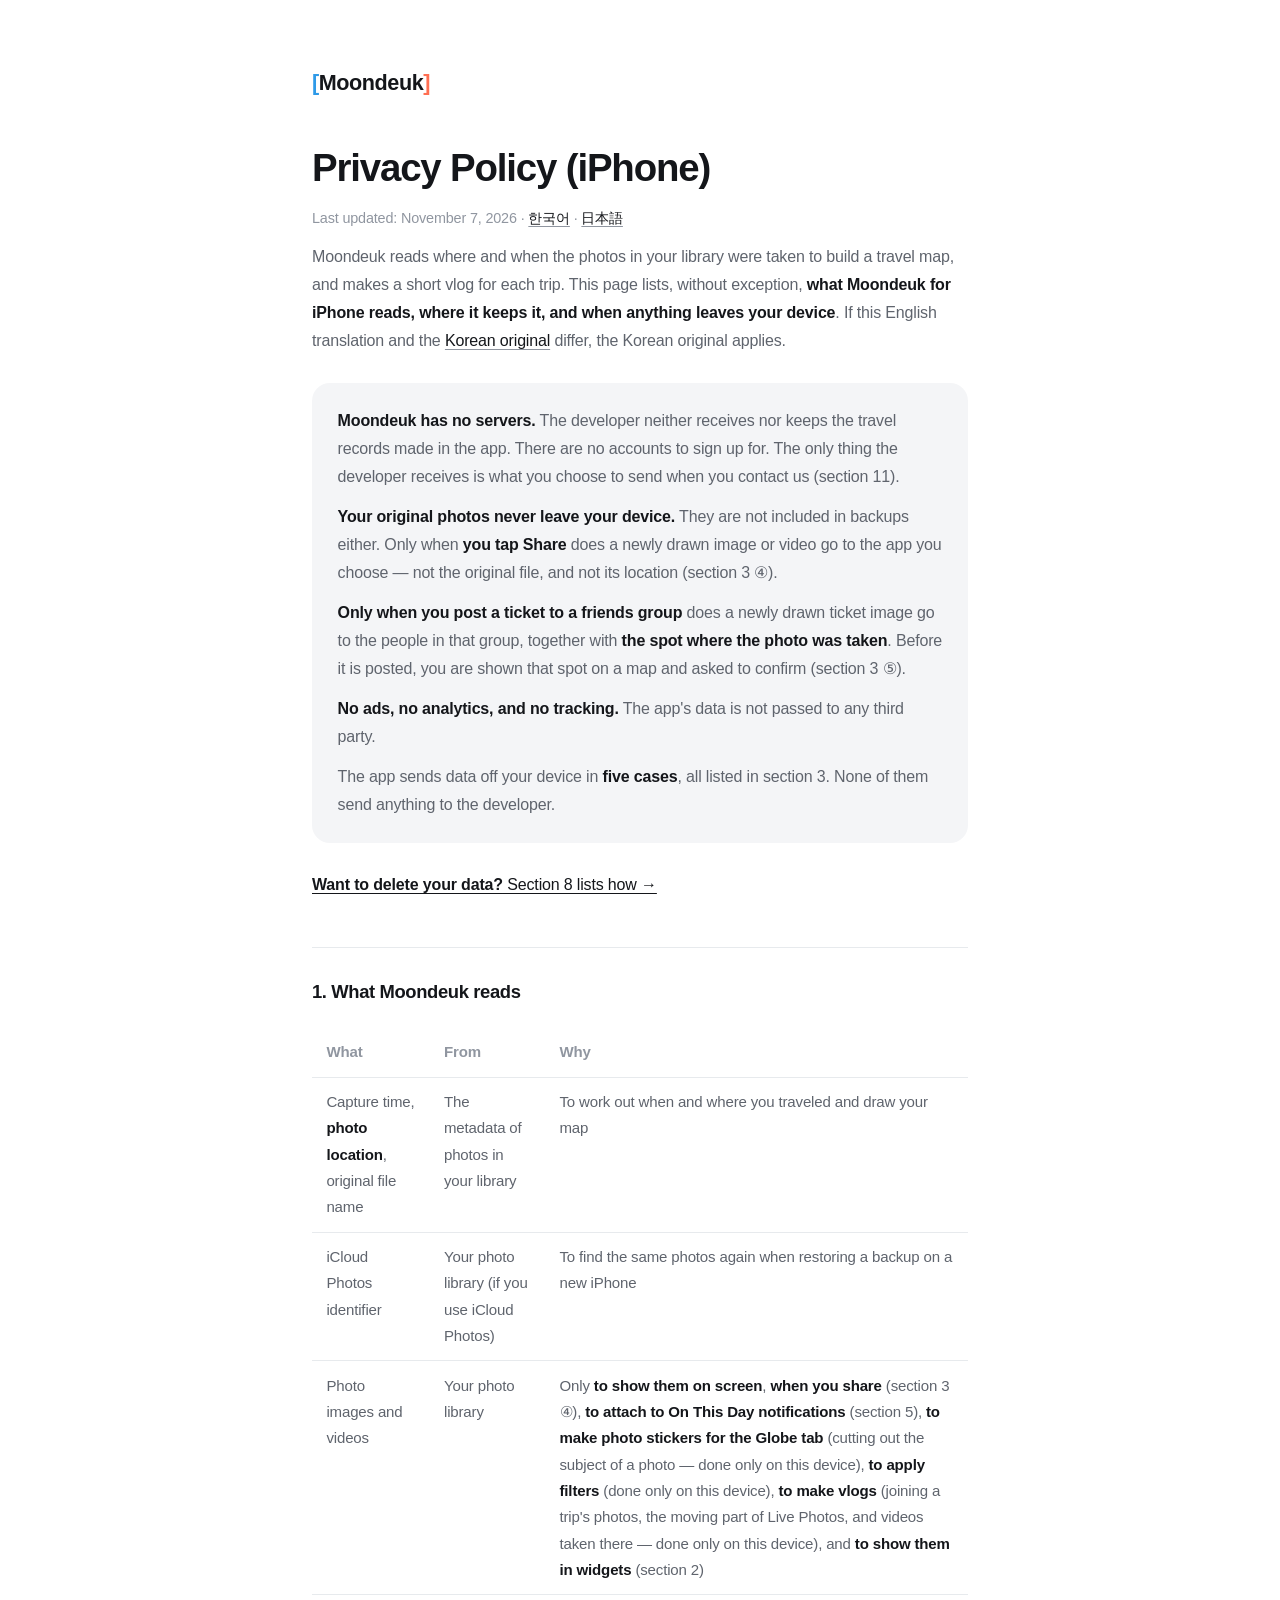
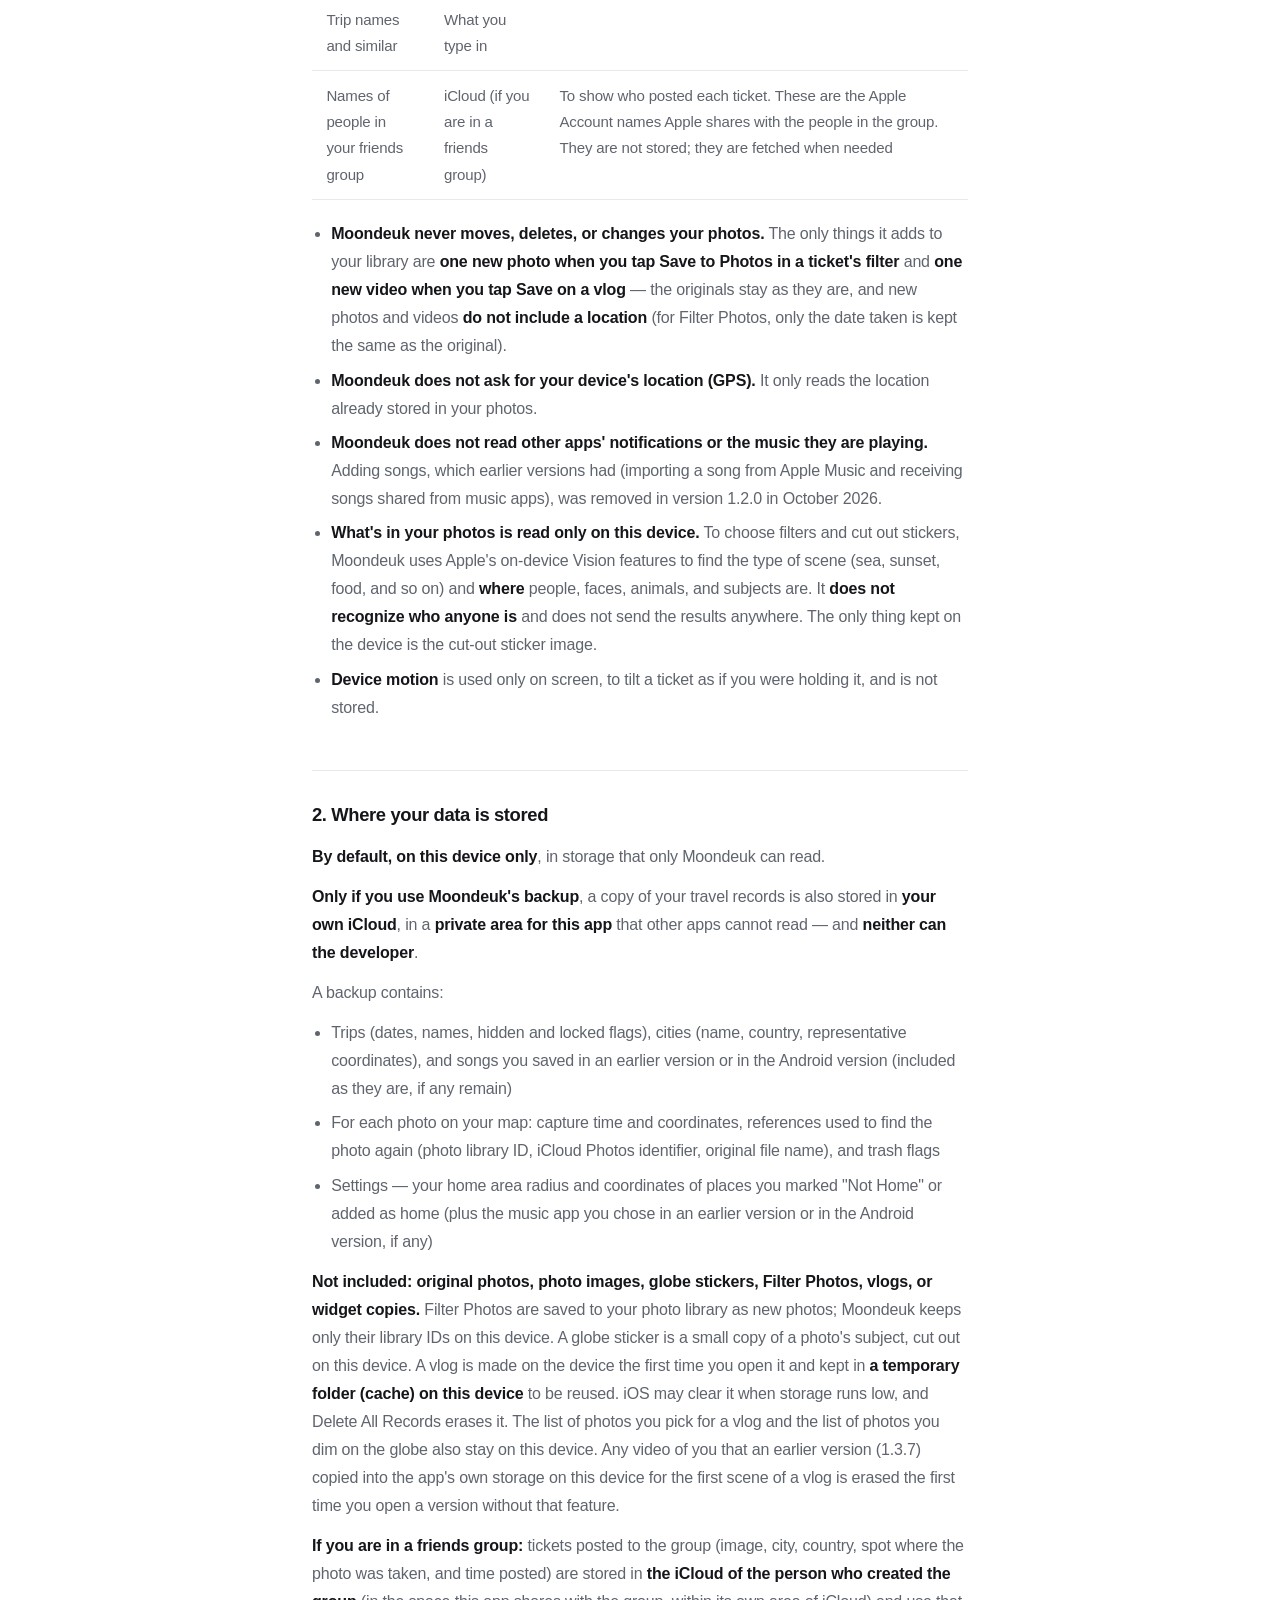
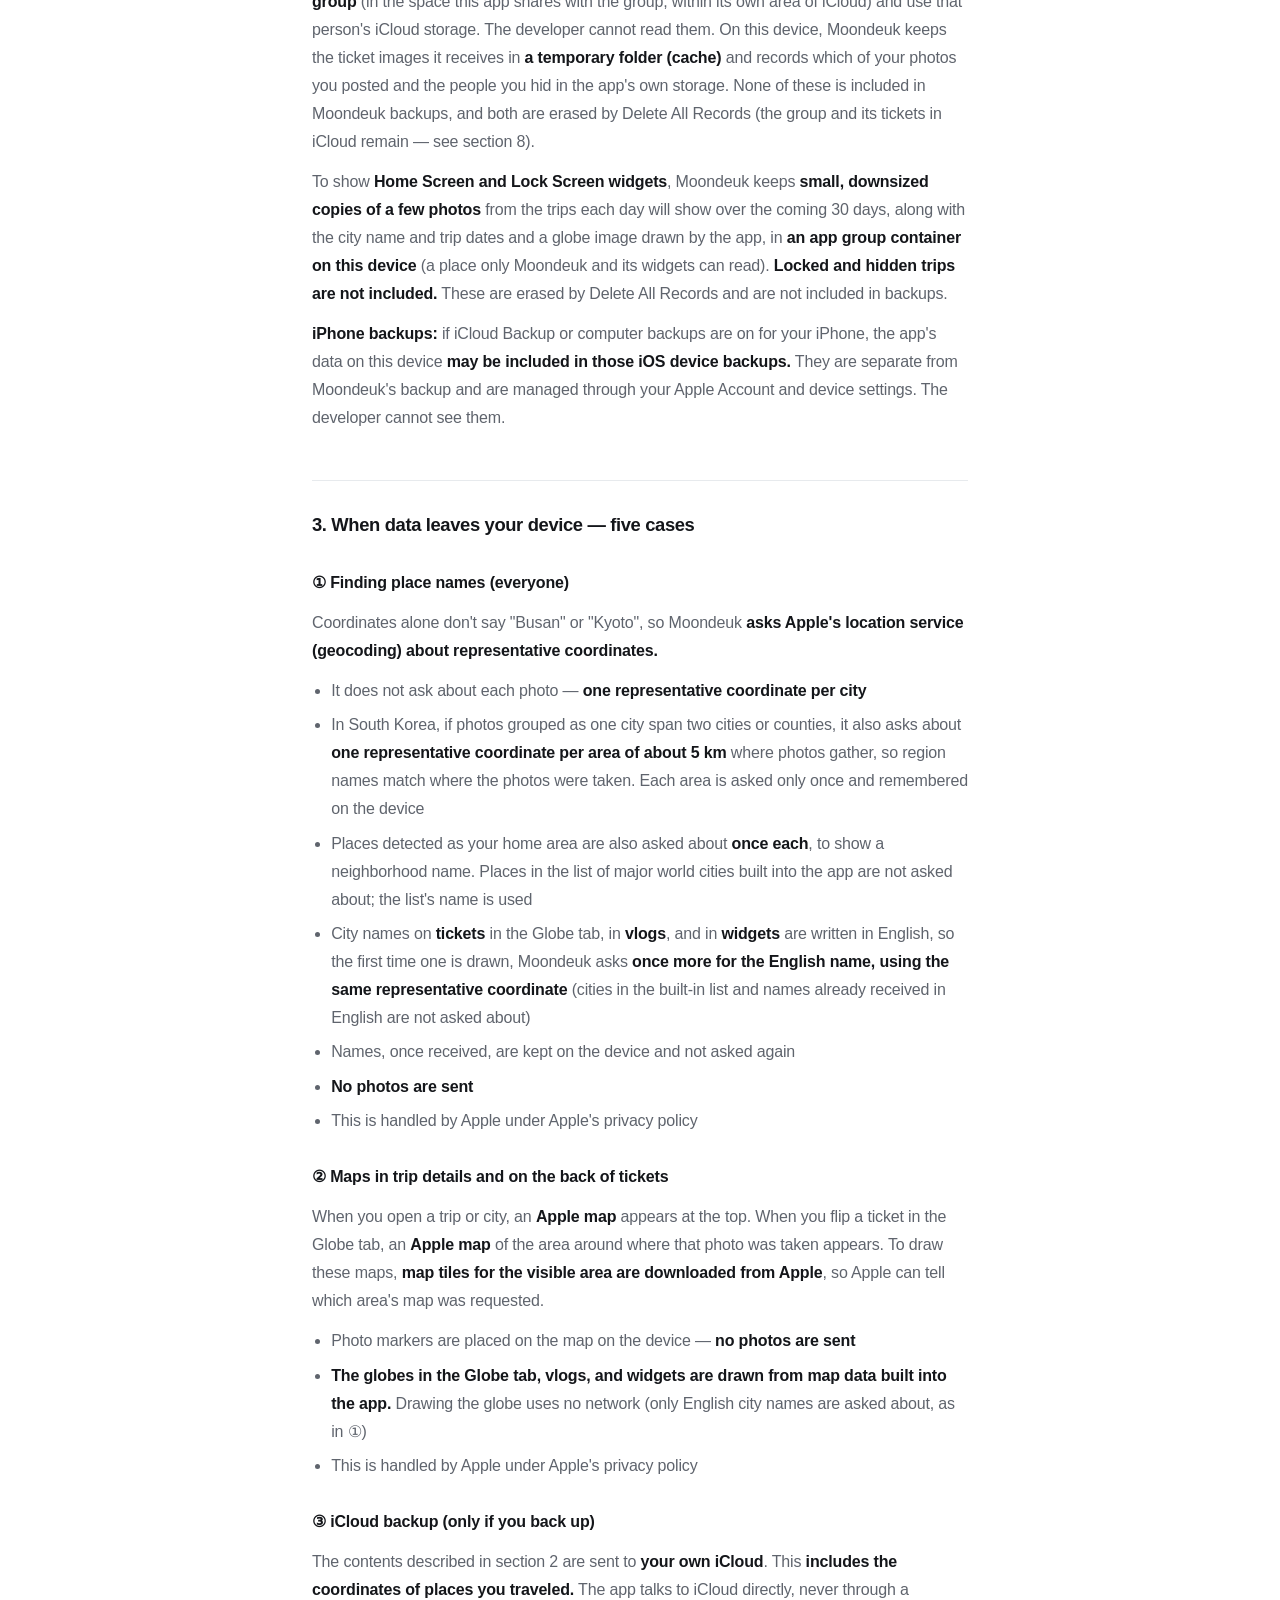
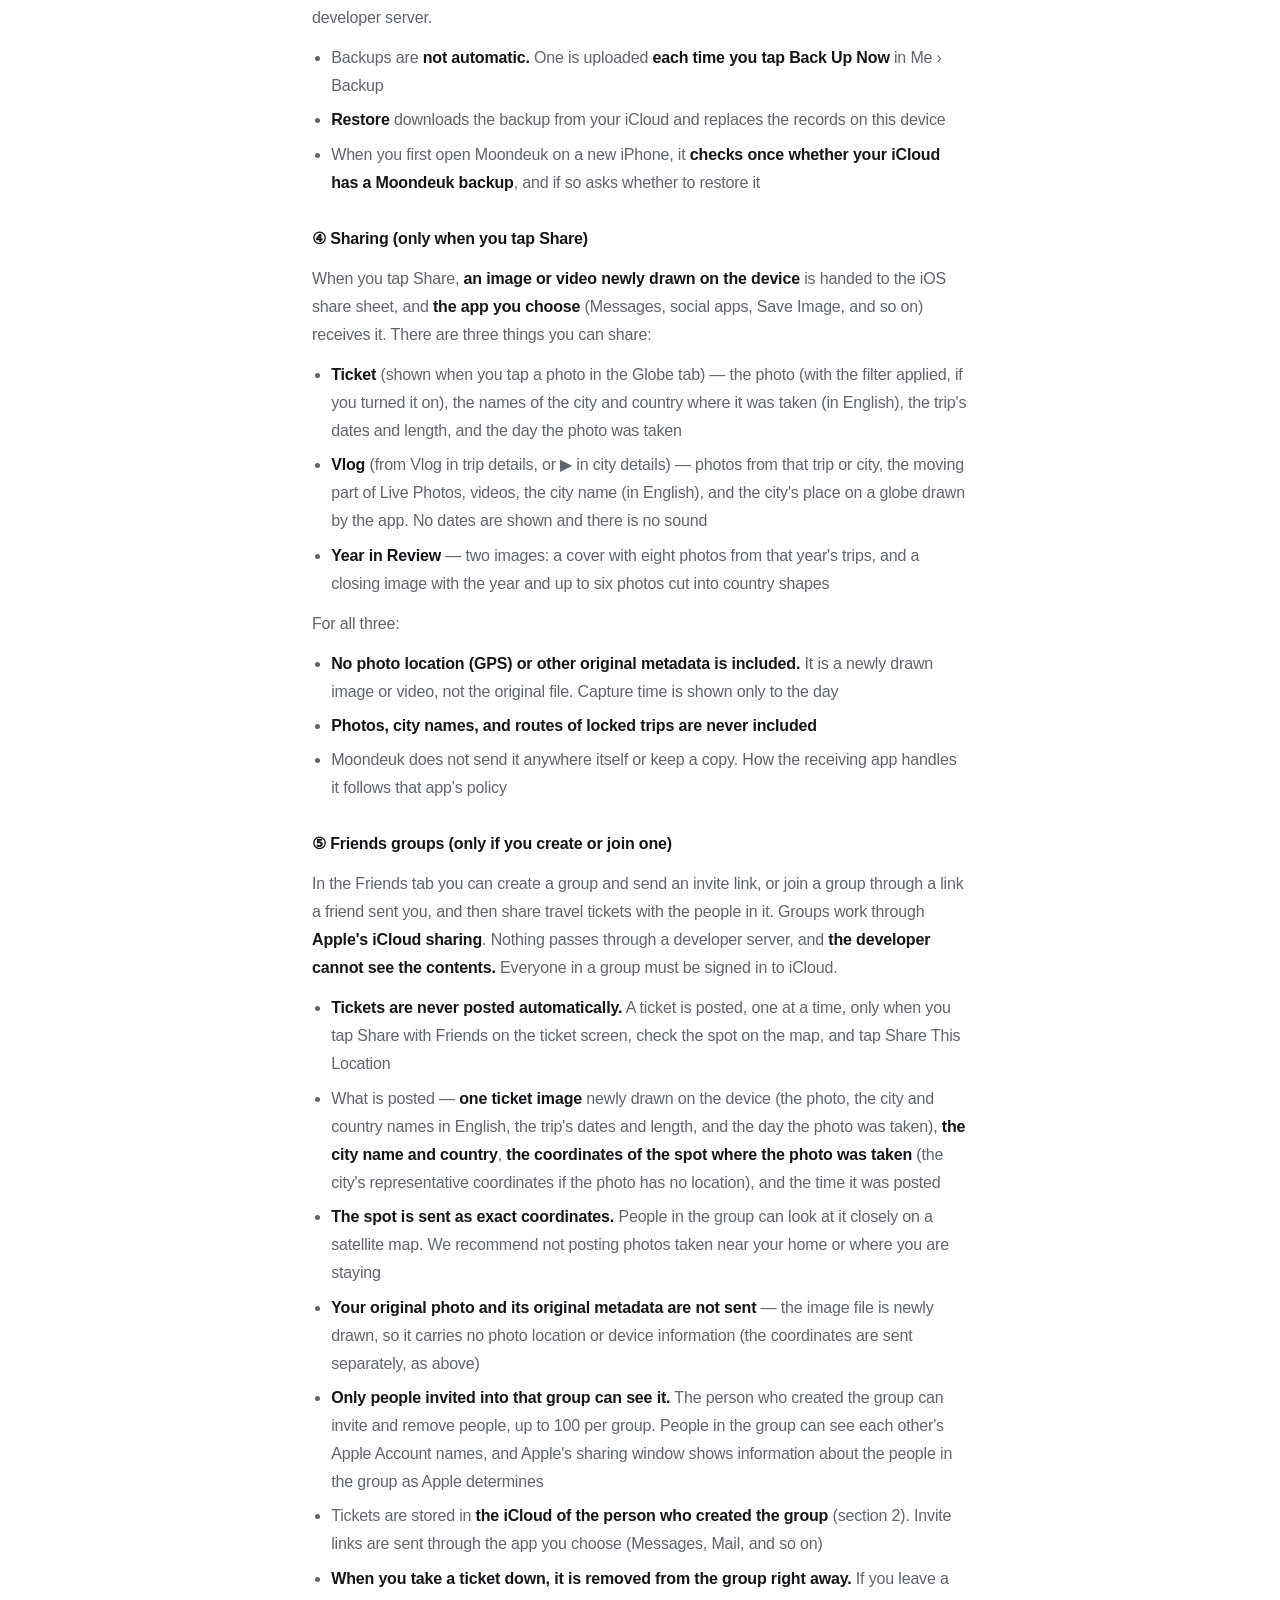
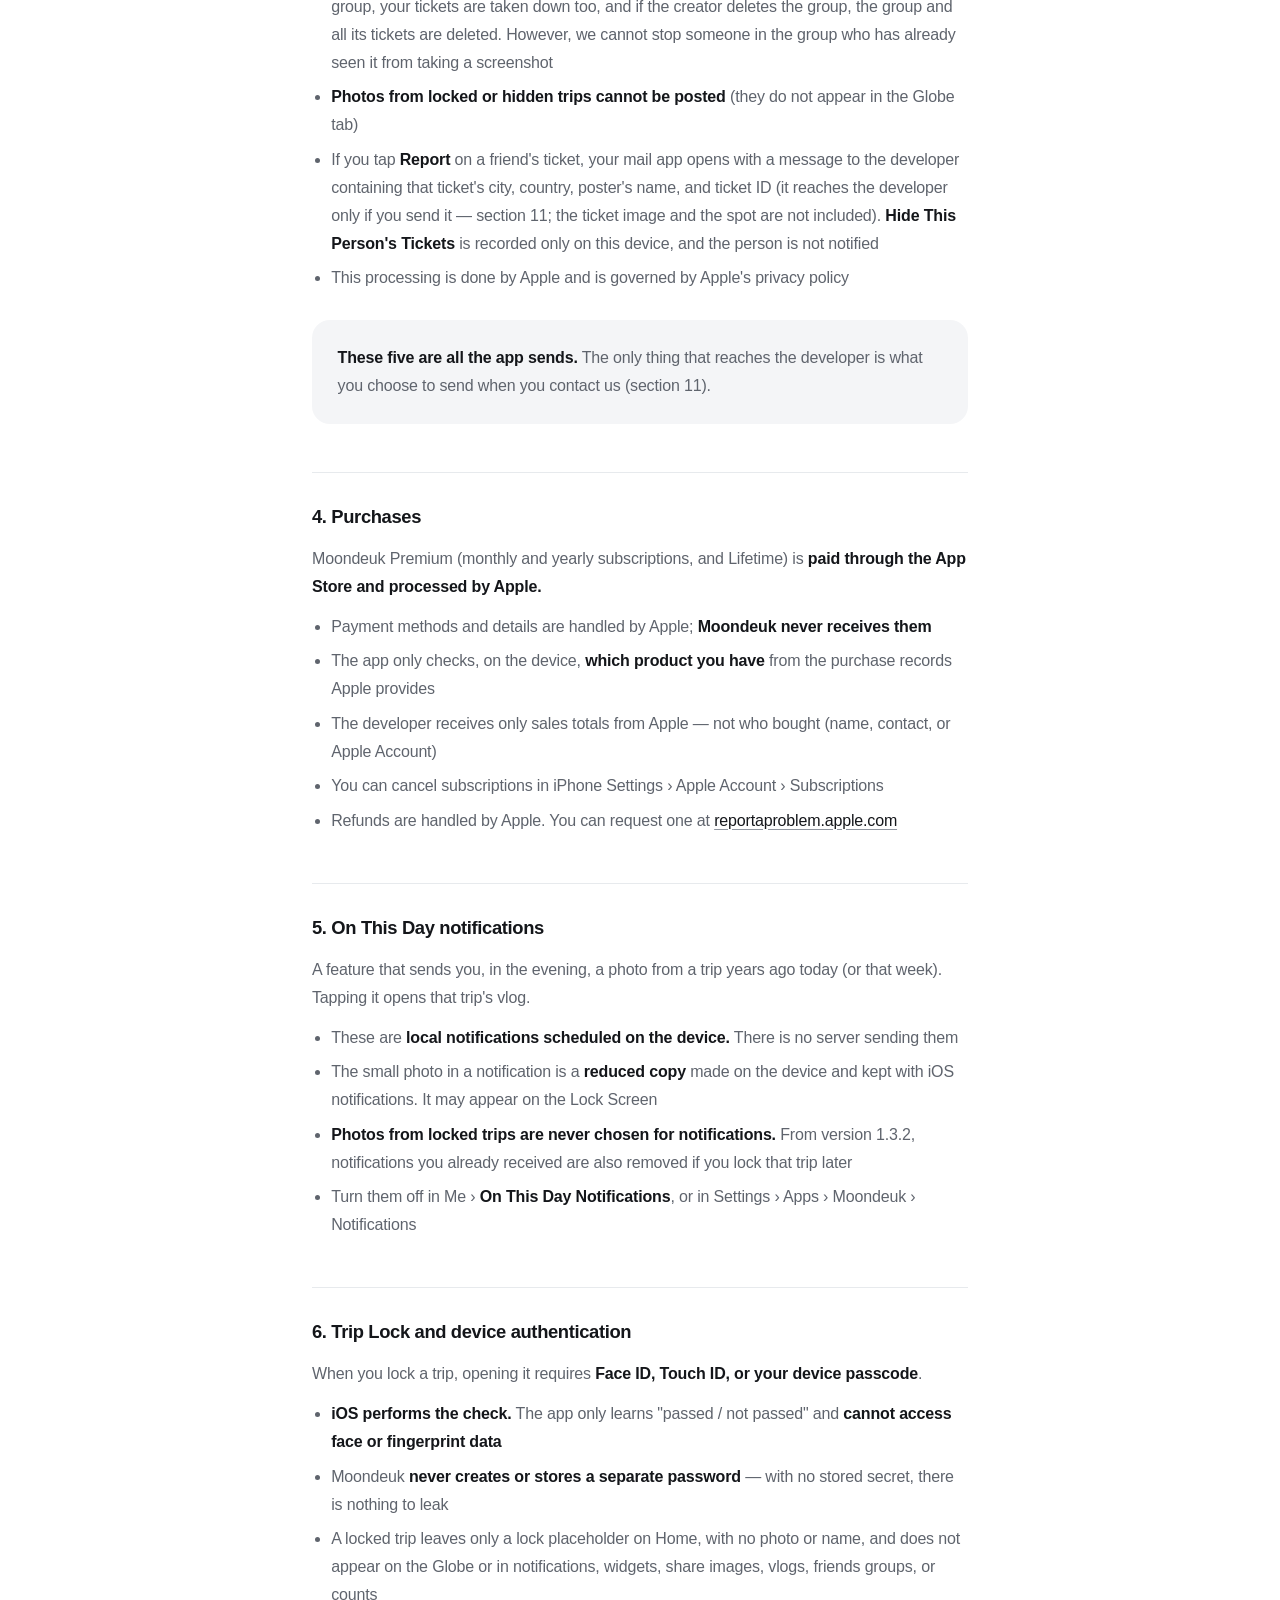
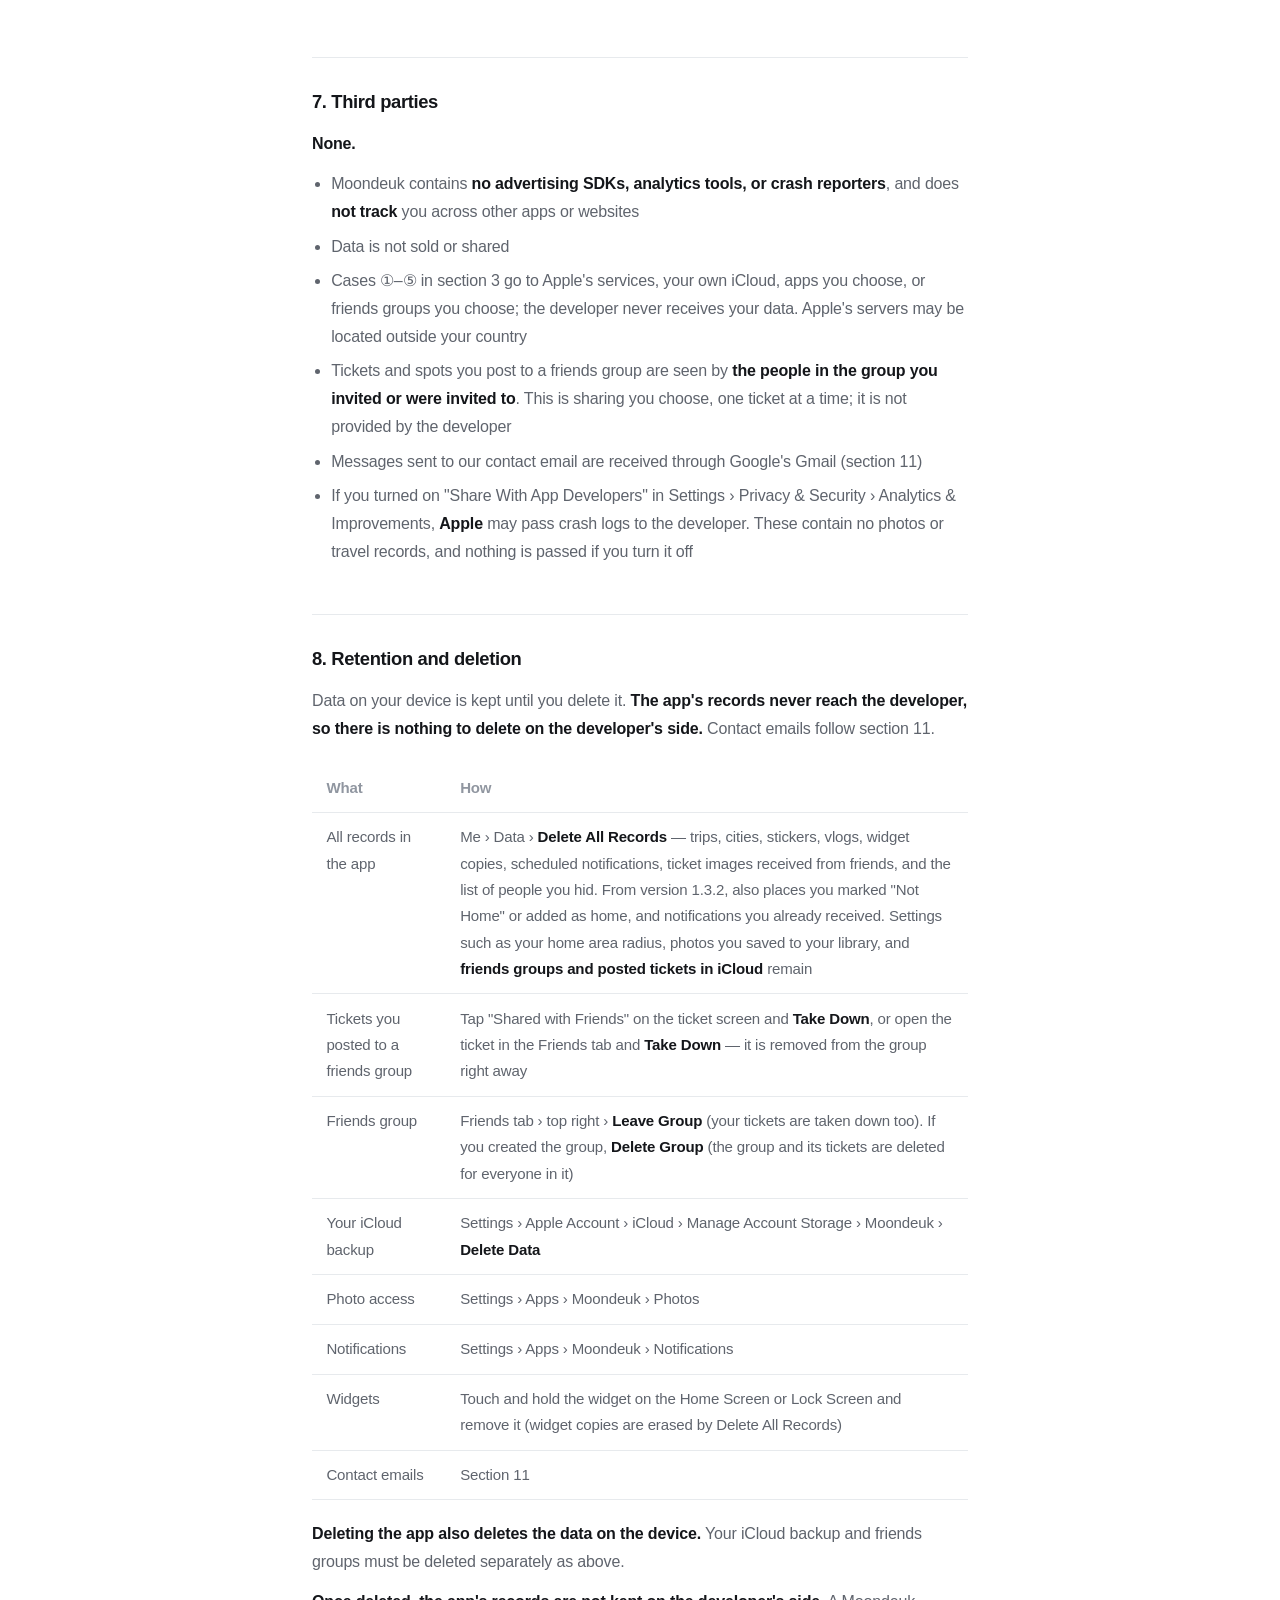
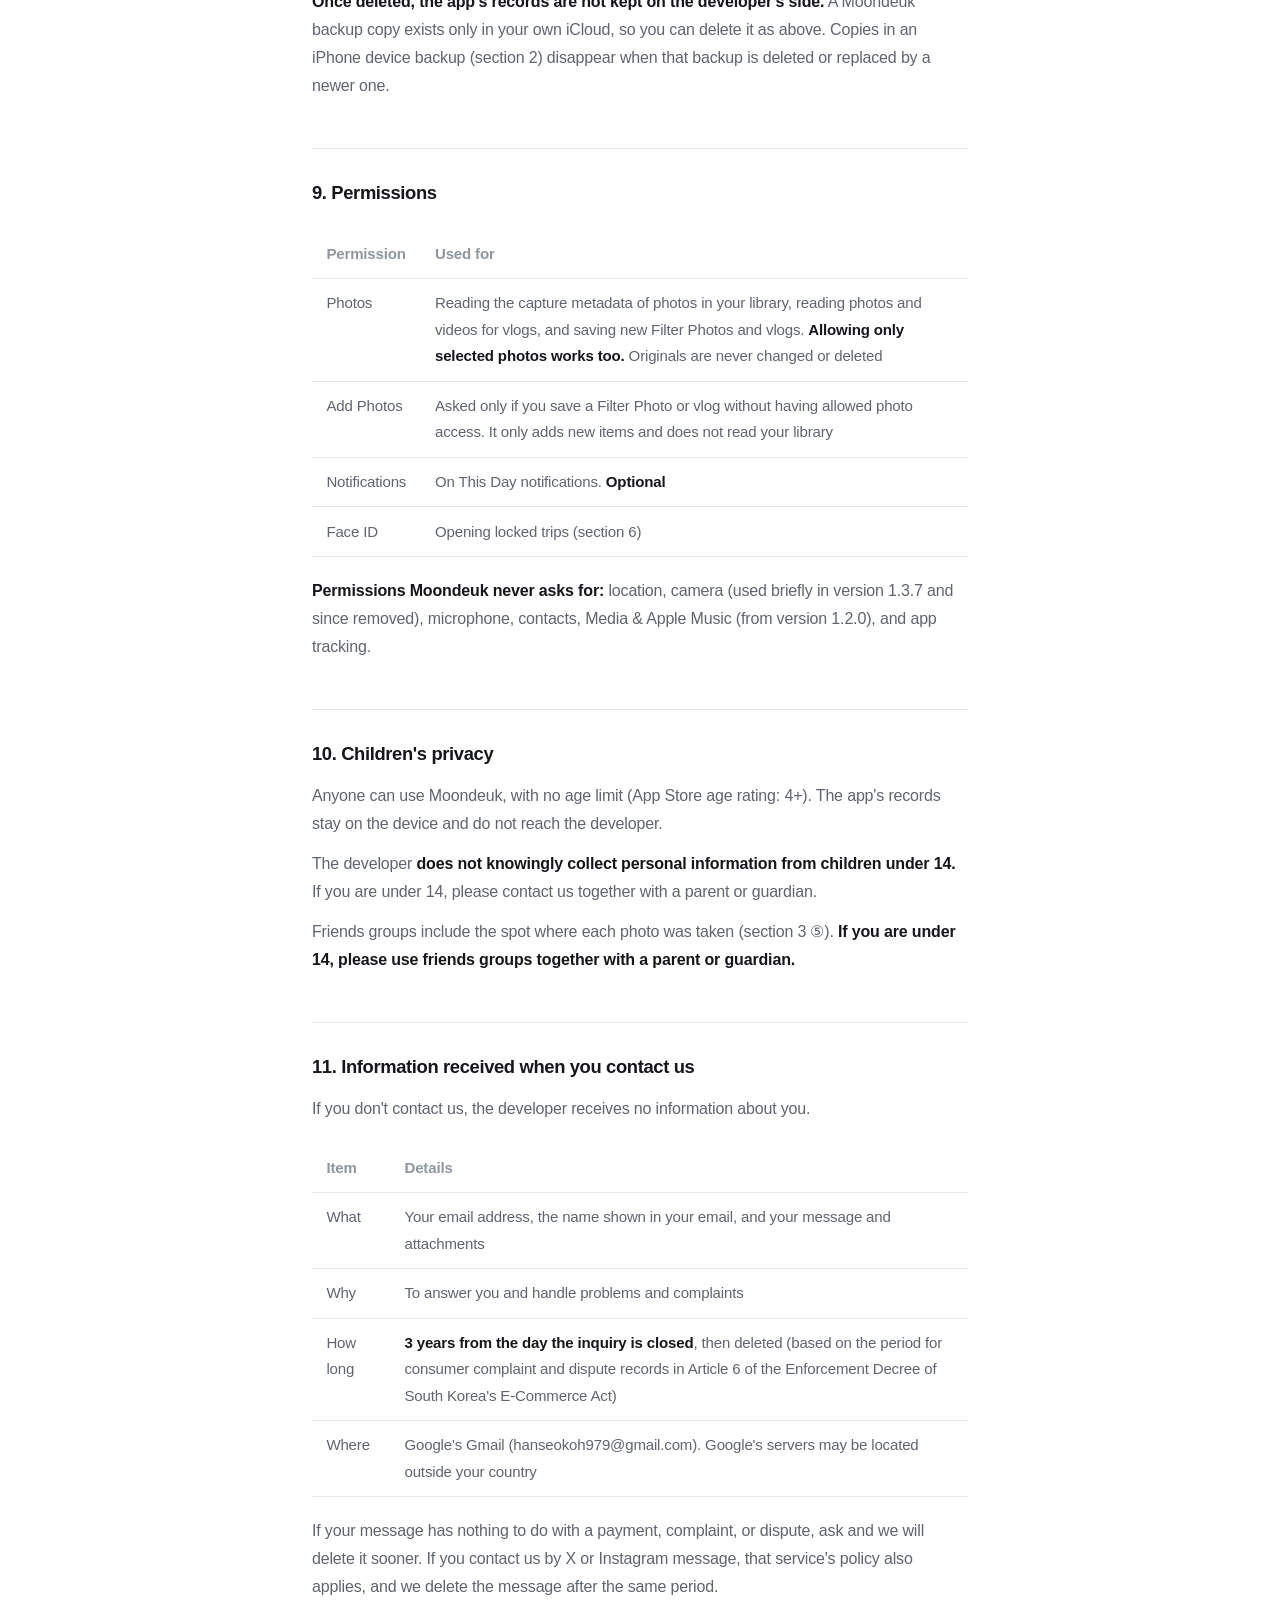
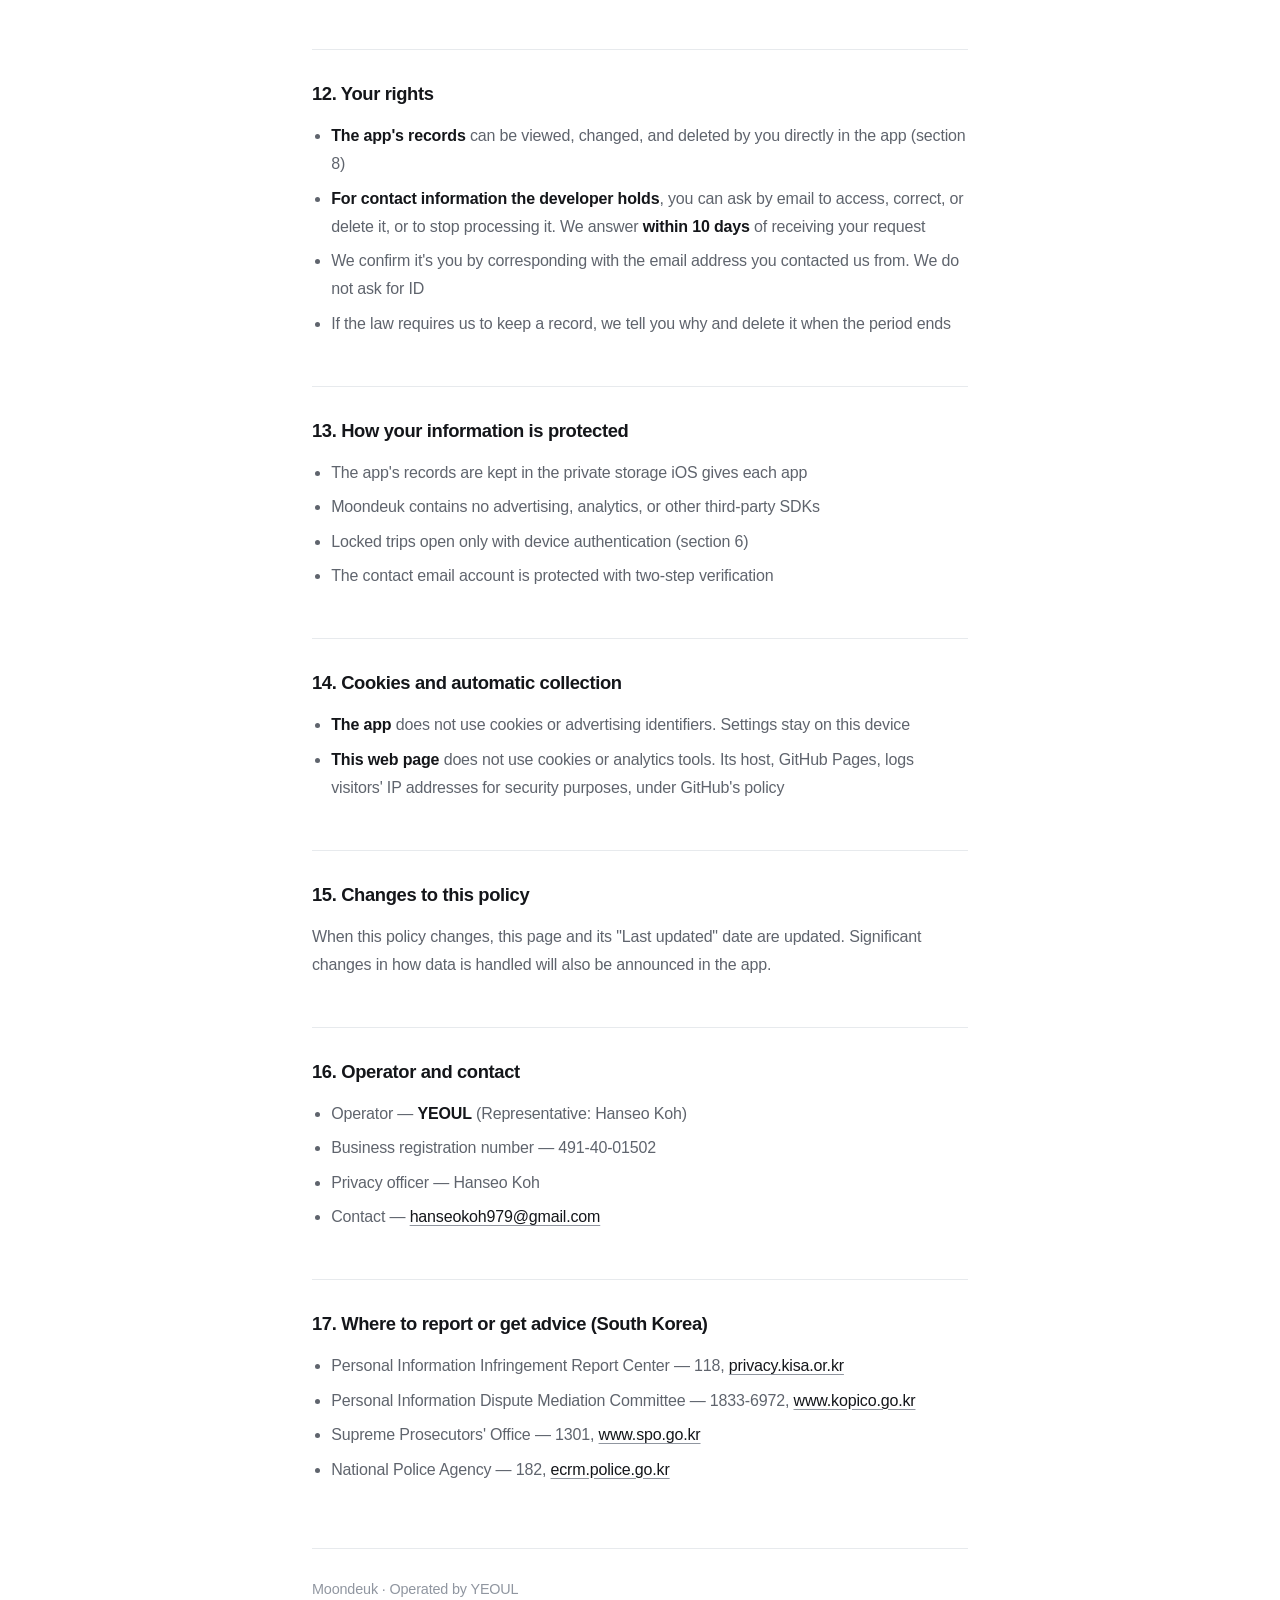
==== commit 738b8311: "iPhone 판 개인정보처리방침: 친구 모임(iCloud 공유) · 신고 · 숨기기 (한 · 영 · 일, 11월 7일) - 기기 밖으로 나가는 경우를 넷에서 다섯으로 — 3항 ⑤ " ====
--- a/privacy-ios-en.html
+++ b/privacy-ios-en.html
@@ -13,7 +13,7 @@
   <a class="mark" href="./"><span class="b">[</span>Moondeuk<span class="c">]</span></a>
 
   <h1>Privacy Policy (iPhone)</h1>
-  <p class="meta">Last updated: November 6, 2026 · <a href="privacy-ios.html">한국어</a> · <a href="privacy-ios-ja.html">日本語</a></p>
+  <p class="meta">Last updated: November 7, 2026 · <a href="privacy-ios.html">한국어</a> · <a href="privacy-ios-ja.html">日本語</a></p>
 
   <p>Moondeuk reads where and when the photos in your library were taken to build a travel map, and makes a
      short vlog for each trip. This page lists, without exception, <strong>what Moondeuk for iPhone
@@ -25,8 +25,10 @@
     <p><strong>Your original photos never leave your device.</strong> They are not included in backups either. Only when
        <strong>you tap Share</strong> does a newly drawn image or video go to the app you choose — not the original file, and
        not its location (section 3 ④).</p>
+    <p><strong>Only when you post a ticket to a friends group</strong> does a newly drawn ticket image go to the people in that group, together with
+       <strong>the spot where the photo was taken</strong>. Before it is posted, you are shown that spot on a map and asked to confirm (section 3 ⑤).</p>
     <p><strong>No ads, no analytics, and no tracking.</strong> The app's data is not passed to any third party.</p>
-    <p>The app sends data off your device in <strong>four cases</strong>, all listed in section 3. None of them send anything to the developer.</p>
+    <p>The app sends data off your device in <strong>five cases</strong>, all listed in section 3. None of them send anything to the developer.</p>
   </div>
 
   <p class="lead-link"><a href="#delete"><strong>Want to delete your data?</strong> Section 8 lists how →</a></p>
@@ -58,6 +60,11 @@
       <td>Trip names and similar</td>
       <td>What you type in</td>
       <td></td>
+    </tr>
+    <tr>
+      <td>Names of people in your friends group</td>
+      <td>iCloud (if you are in a friends group)</td>
+      <td>To show who posted each ticket. These are the Apple Account names Apple shares with the people in the group. They are not stored; they are fetched when needed</td>
     </tr>
   </table>
   </div>
@@ -88,13 +95,17 @@
      A vlog is made on the device the first time you open it and kept in <strong>a temporary folder (cache) on this device</strong> to be reused. iOS may clear it when storage runs low, and Delete All Records erases it.
      The list of photos you pick for a vlog and the list of photos you dim on the globe also stay on this device.
      Any video of you that an earlier version (1.3.7) copied into the app's own storage on this device for the first scene of a vlog is erased the first time you open a version without that feature.</p>
+  <p><strong>If you are in a friends group:</strong> tickets posted to the group (image, city, country, spot where the photo was taken, and time posted) are stored in
+     <strong>the iCloud of the person who created the group</strong> (in the space this app shares with the group, within its own area of iCloud) and use that person's iCloud storage.
+     The developer cannot read them. On this device, Moondeuk keeps the ticket images it receives in <strong>a temporary folder (cache)</strong> and records which of your photos you posted and the people you hid
+     in the app's own storage. None of these is included in Moondeuk backups, and both are erased by Delete All Records (the group and its tickets in iCloud remain — see section 8).</p>
   <p>To show <strong>Home Screen and Lock Screen widgets</strong>, Moondeuk keeps <strong>small, downsized copies of a few photos</strong> from the trips each day will show
      over the coming 30 days, along with the city name and trip dates and a globe image drawn by the app, in <strong>an app group container on this device</strong> (a place only
      Moondeuk and its widgets can read). <strong>Locked and hidden trips are not included.</strong> These are erased by Delete All Records and are not included in backups.</p>
   <p><strong>iPhone backups:</strong> if iCloud Backup or computer backups are on for your iPhone, the app's data on this device <strong>may be included in those iOS device backups.</strong>
      They are separate from Moondeuk's backup and are managed through your Apple Account and device settings. The developer cannot see them.</p>
 
-  <h2>3. When data leaves your device — four cases</h2>
+  <h2>3. When data leaves your device — five cases</h2>
 
   <h3>① Finding place names (everyone)</h3>
   <p>Coordinates alone don't say "Busan" or "Kyoto", so Moondeuk <strong>asks Apple's location service (geocoding) about representative coordinates.</strong></p>
@@ -136,7 +147,7 @@
   <ul>
     <li><strong>Ticket</strong> (shown when you tap a photo in the Globe tab) — the photo (with the filter applied, if you turned it on), the names of the city and country where it was taken (in English), the trip's dates and length, and the day the photo was taken</li>
     <li><strong>Vlog</strong> (from Vlog in trip details, or ▶ in city details) — photos from that trip or city, the moving part of Live Photos, videos, the city name (in English), and the city's place on a globe drawn by the app. No dates are shown and there is no sound</li>
-    <li><strong>Year in Review</strong> — by default <strong>without photos</strong>, only passport stamps and numbers. Only if you turn on Include Photos are up to four stamped photos included</li>
+    <li><strong>Year in Review</strong> — two images: a cover with eight photos from that year's trips, and a closing image with the year and up to six photos cut into country shapes</li>
   </ul>
   <p>For all three:</p>
   <ul>
@@ -144,7 +155,27 @@
     <li><strong>Photos, city names, and routes of locked trips are never included</strong></li>
     <li>Moondeuk does not send it anywhere itself or keep a copy. How the receiving app handles it follows that app's policy</li>
   </ul>
-  <div class="card"><p><strong>These four are all the app sends.</strong> The only thing that reaches the developer is what you choose to send when you contact us (section 11).</p></div>
+  <h3>⑤ Friends groups (only if you create or join one)</h3>
+  <p>In the Friends tab you can create a group and send an invite link, or join a group through a link a friend sent you, and then share travel tickets with the people in it.
+     Groups work through <strong>Apple's iCloud sharing</strong>. Nothing passes through a developer server, and <strong>the developer cannot see the contents.</strong> Everyone in a group must be signed in to iCloud.</p>
+  <ul>
+    <li><strong>Tickets are never posted automatically.</strong> A ticket is posted, one at a time, only when you tap Share with Friends on the ticket screen, check the spot on the map, and tap Share This Location</li>
+    <li>What is posted — <strong>one ticket image</strong> newly drawn on the device (the photo, the city and country names in English, the trip's dates and length, and the day the photo was taken),
+        <strong>the city name and country</strong>, <strong>the coordinates of the spot where the photo was taken</strong> (the city's representative coordinates if the photo has no location), and the time it was posted</li>
+    <li><strong>The spot is sent as exact coordinates.</strong> People in the group can look at it closely on a satellite map. We recommend not posting photos taken near your home or where you are staying</li>
+    <li><strong>Your original photo and its original metadata are not sent</strong> — the image file is newly drawn, so it carries no photo location or device information (the coordinates are sent separately, as above)</li>
+    <li><strong>Only people invited into that group can see it.</strong> The person who created the group can invite and remove people, up to 100 per group. People in the group can see each other's
+        Apple Account names, and Apple's sharing window shows information about the people in the group as Apple determines</li>
+    <li>Tickets are stored in <strong>the iCloud of the person who created the group</strong> (section 2). Invite links are sent through the app you choose (Messages, Mail, and so on)</li>
+    <li><strong>When you take a ticket down, it is removed from the group right away.</strong> If you leave a group, your tickets are taken down too, and if the creator deletes the group, the group and all its tickets are deleted.
+        However, we cannot stop someone in the group who has already seen it from taking a screenshot</li>
+    <li><strong>Photos from locked or hidden trips cannot be posted</strong> (they do not appear in the Globe tab)</li>
+    <li>If you tap <strong>Report</strong> on a friend's ticket, your mail app opens with a message to the developer containing that ticket's city, country, poster's name, and ticket ID
+        (it reaches the developer only if you send it — section 11; the ticket image and the spot are not included). <strong>Hide This Person's Tickets</strong> is recorded only on this device, and the person is not notified</li>
+    <li>This processing is done by Apple and is governed by Apple's privacy policy</li>
+  </ul>
+
+  <div class="card"><p><strong>These five are all the app sends.</strong> The only thing that reaches the developer is what you choose to send when you contact us (section 11).</p></div>
 
   <h2>4. Purchases</h2>
   <p>Moondeuk Premium (monthly and yearly subscriptions, and Lifetime) is <strong>paid through the App Store and processed by Apple.</strong></p>
@@ -170,7 +201,7 @@
   <ul>
     <li><strong>iOS performs the check.</strong> The app only learns "passed / not passed" and <strong>cannot access face or fingerprint data</strong></li>
     <li>Moondeuk <strong>never creates or stores a separate password</strong> — with no stored secret, there is nothing to leak</li>
-    <li>A locked trip leaves only a lock placeholder on Home, with no photo or name, and does not appear on the Globe or in notifications, widgets, share images, vlogs, or counts</li>
+    <li>A locked trip leaves only a lock placeholder on Home, with no photo or name, and does not appear on the Globe or in notifications, widgets, share images, vlogs, friends groups, or counts</li>
   </ul>
 
   <h2>7. Third parties</h2>
@@ -178,7 +209,8 @@
   <ul>
     <li>Moondeuk contains <strong>no advertising SDKs, analytics tools, or crash reporters</strong>, and does <strong>not track</strong> you across other apps or websites</li>
     <li>Data is not sold or shared</li>
-    <li>Cases ①–④ in section 3 go to Apple's services, your own iCloud, or apps you choose; the developer never receives your data. Apple's servers may be located outside your country</li>
+    <li>Cases ①–⑤ in section 3 go to Apple's services, your own iCloud, apps you choose, or friends groups you choose; the developer never receives your data. Apple's servers may be located outside your country</li>
+    <li>Tickets and spots you post to a friends group are seen by <strong>the people in the group you invited or were invited to</strong>. This is sharing you choose, one ticket at a time; it is not provided by the developer</li>
     <li>Messages sent to our contact email are received through Google's Gmail (section 11)</li>
     <li>If you turned on "Share With App Developers" in Settings › Privacy &amp; Security › Analytics &amp; Improvements, <strong>Apple</strong> may pass crash logs to the developer.
         These contain no photos or travel records, and nothing is passed if you turn it off</li>
@@ -189,7 +221,9 @@
   <div class="scroll">
   <table>
     <tr><th>What</th><th>How</th></tr>
-    <tr><td>All records in the app</td><td>Me › Data › <strong>Delete All Records</strong> — trips, cities, stickers, vlogs, widget copies, and scheduled notifications. From version 1.3.2, also places you marked "Not Home" or added as home, and notifications you already received. Settings such as your home area radius and photos you saved to your library remain</td></tr>
+    <tr><td>All records in the app</td><td>Me › Data › <strong>Delete All Records</strong> — trips, cities, stickers, vlogs, widget copies, scheduled notifications, ticket images received from friends, and the list of people you hid. From version 1.3.2, also places you marked "Not Home" or added as home, and notifications you already received. Settings such as your home area radius, photos you saved to your library, and <strong>friends groups and posted tickets in iCloud</strong> remain</td></tr>
+    <tr><td>Tickets you posted to a friends group</td><td>Tap "Shared with Friends" on the ticket screen and <strong>Take Down</strong>, or open the ticket in the Friends tab and <strong>Take Down</strong> — it is removed from the group right away</td></tr>
+    <tr><td>Friends group</td><td>Friends tab › top right › <strong>Leave Group</strong> (your tickets are taken down too). If you created the group, <strong>Delete Group</strong> (the group and its tickets are deleted for everyone in it)</td></tr>
     <tr><td>Your iCloud backup</td><td>Settings › Apple Account › iCloud › Manage Account Storage › Moondeuk › <strong>Delete Data</strong></td></tr>
     <tr><td>Photo access</td><td>Settings › Apps › Moondeuk › Photos</td></tr>
     <tr><td>Notifications</td><td>Settings › Apps › Moondeuk › Notifications</td></tr>
@@ -197,7 +231,7 @@
     <tr><td>Contact emails</td><td>Section 11</td></tr>
   </table>
   </div>
-  <p><strong>Deleting the app also deletes the data on the device.</strong> Your iCloud backup must be deleted separately as above.</p>
+  <p><strong>Deleting the app also deletes the data on the device.</strong> Your iCloud backup and friends groups must be deleted separately as above.</p>
   <p><strong>Once deleted, the app's records are not kept on the developer's side.</strong> A Moondeuk backup copy exists only in your own iCloud, so you can delete it as above.
      Copies in an iPhone device backup (section 2) disappear when that backup is deleted or replaced by a newer one.</p>
 
@@ -217,6 +251,7 @@
   <h2>10. Children's privacy</h2>
   <p>Anyone can use Moondeuk, with no age limit (App Store age rating: 4+). The app's records stay on the device and do not reach the developer.</p>
   <p>The developer <strong>does not knowingly collect personal information from children under 14.</strong> If you are under 14, please contact us together with a parent or guardian.</p>
+  <p>Friends groups include the spot where each photo was taken (section 3 ⑤). <strong>If you are under 14, please use friends groups together with a parent or guardian.</strong></p>
 
   <h2>11. Information received when you contact us</h2>
   <p>If you don't contact us, the developer receives no information about you.</p>
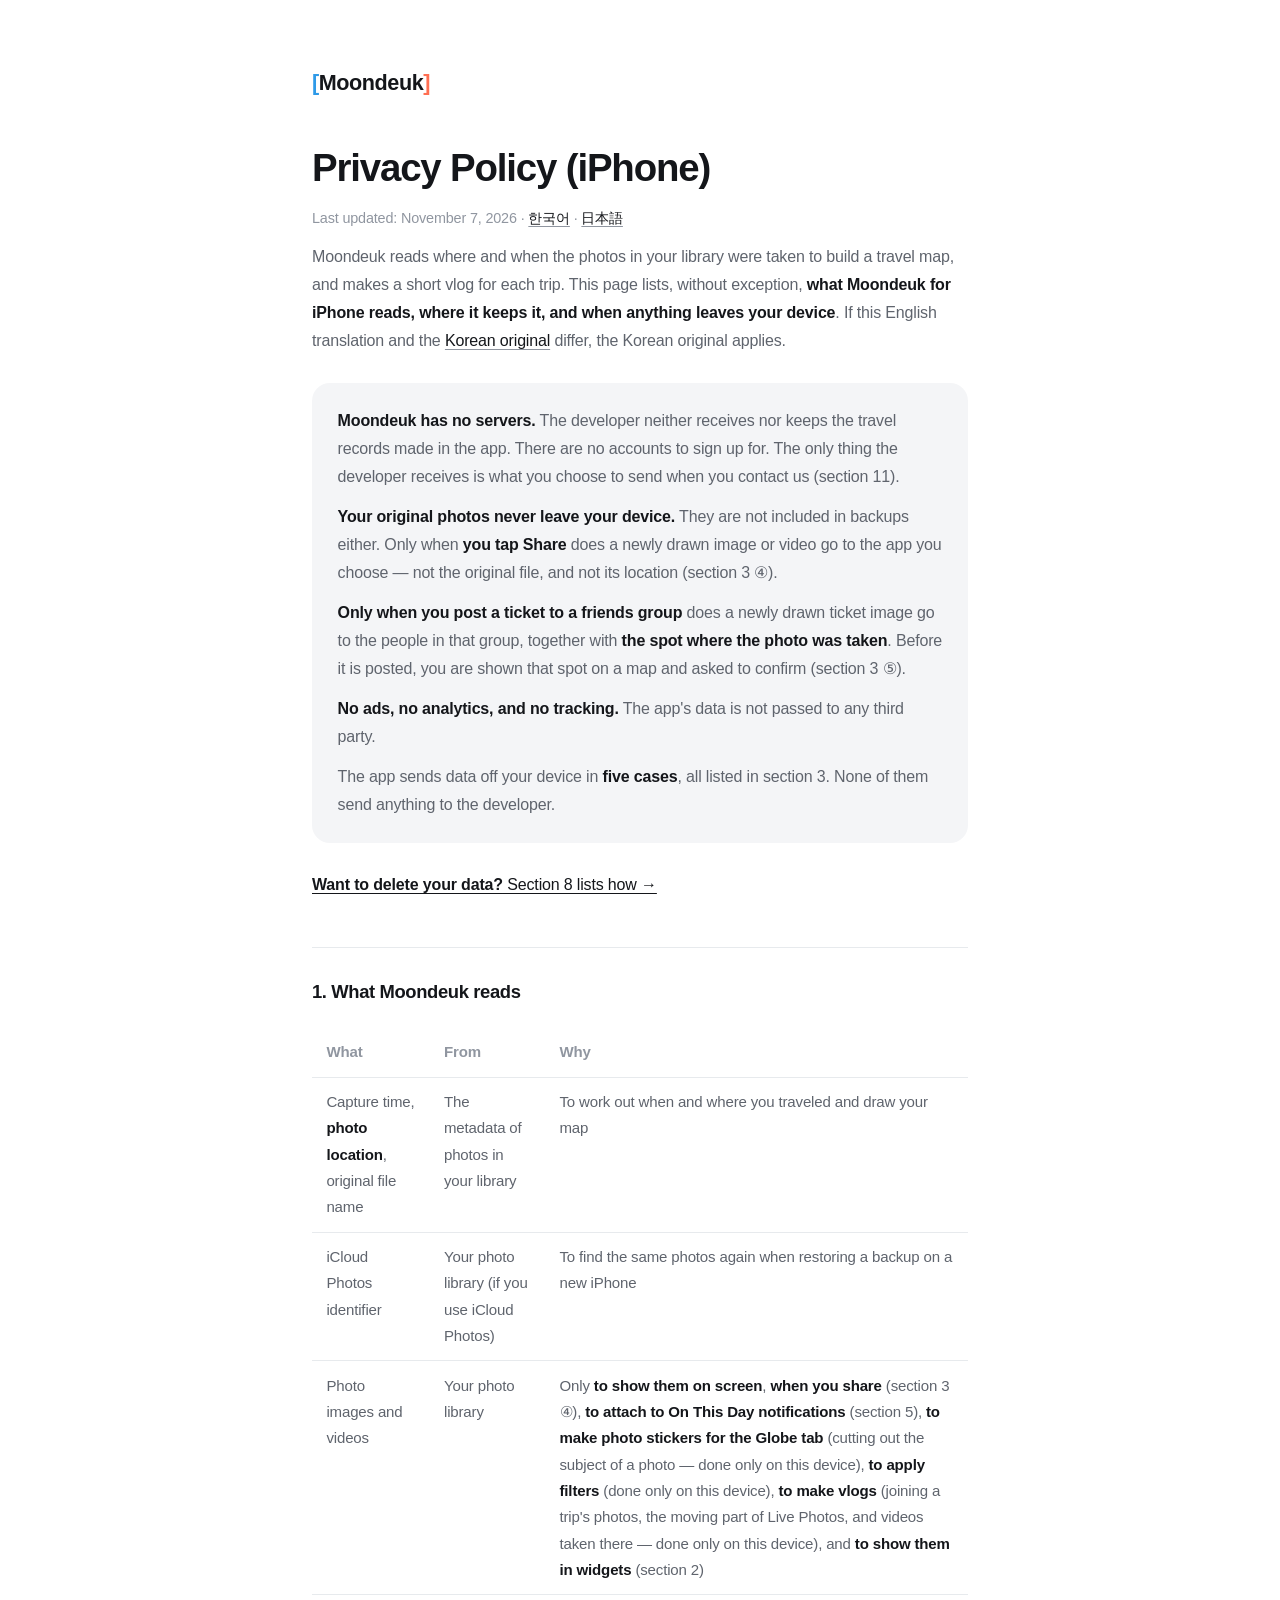
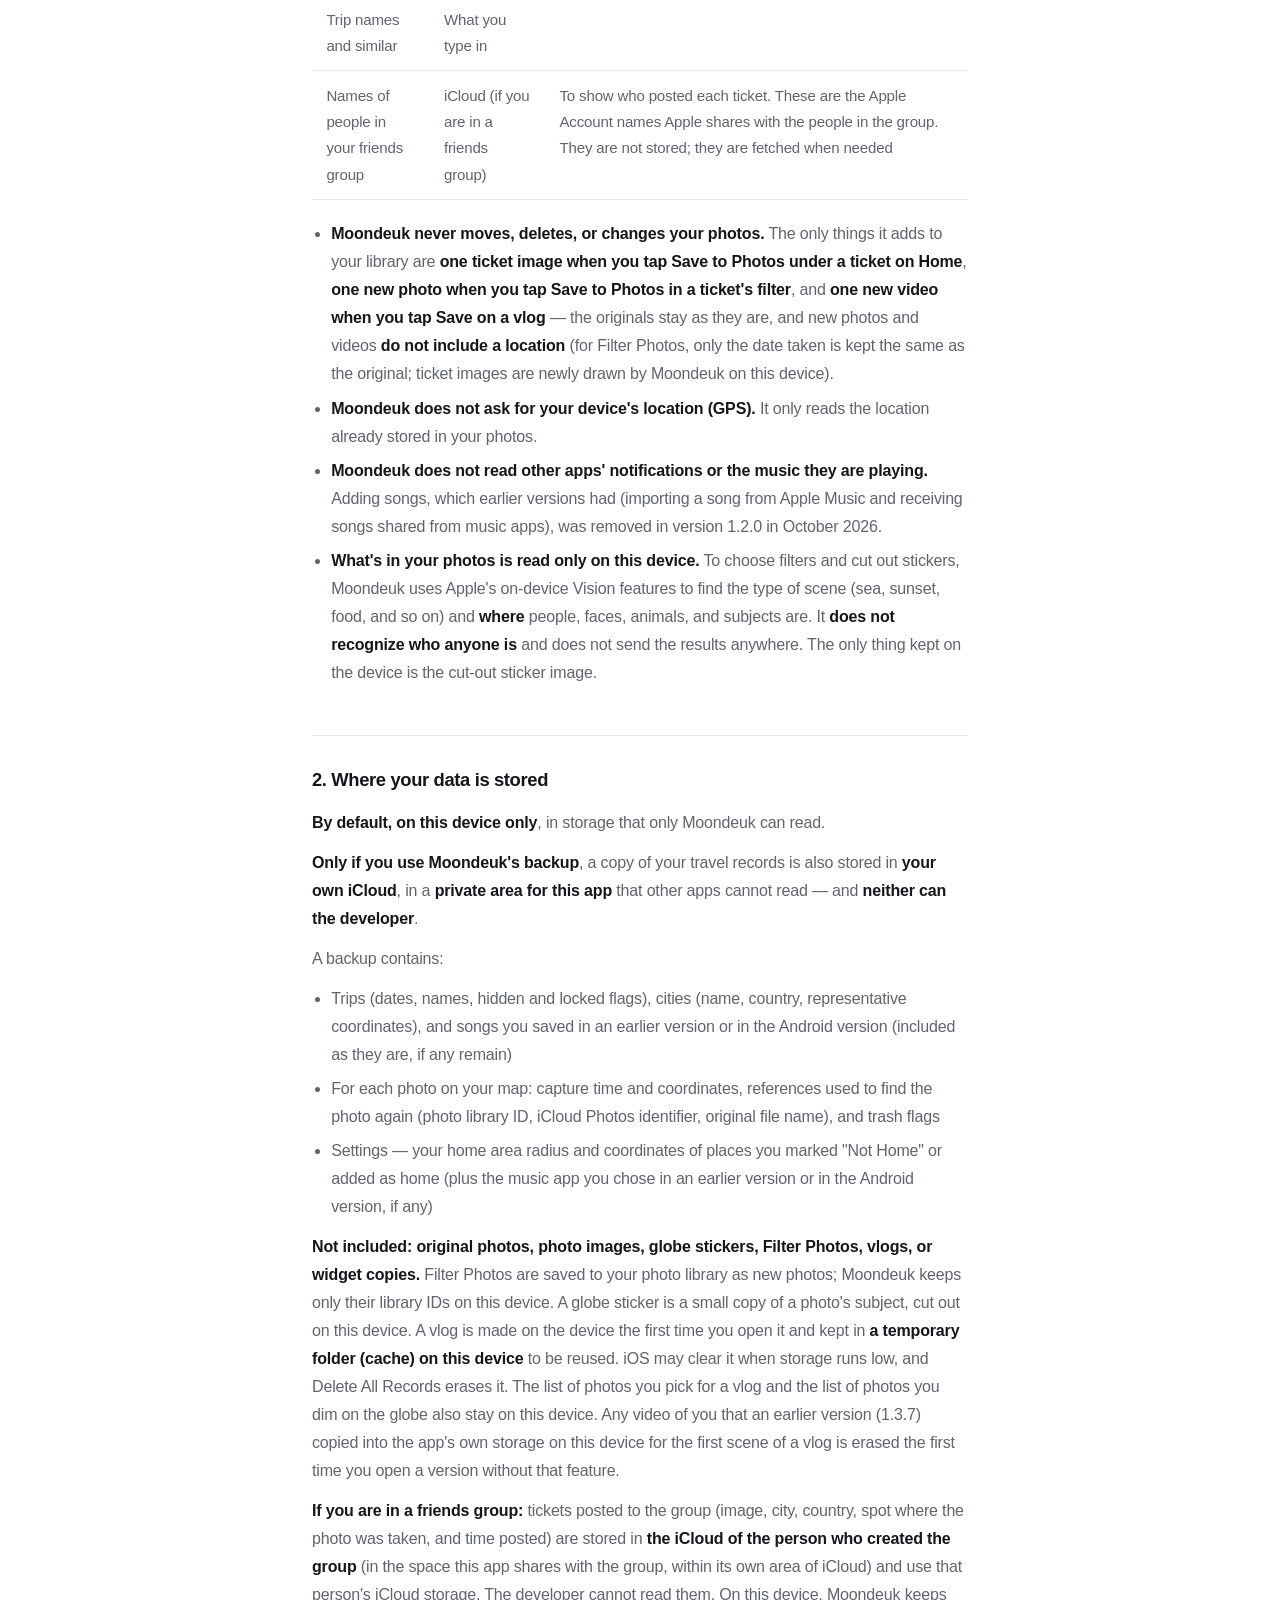
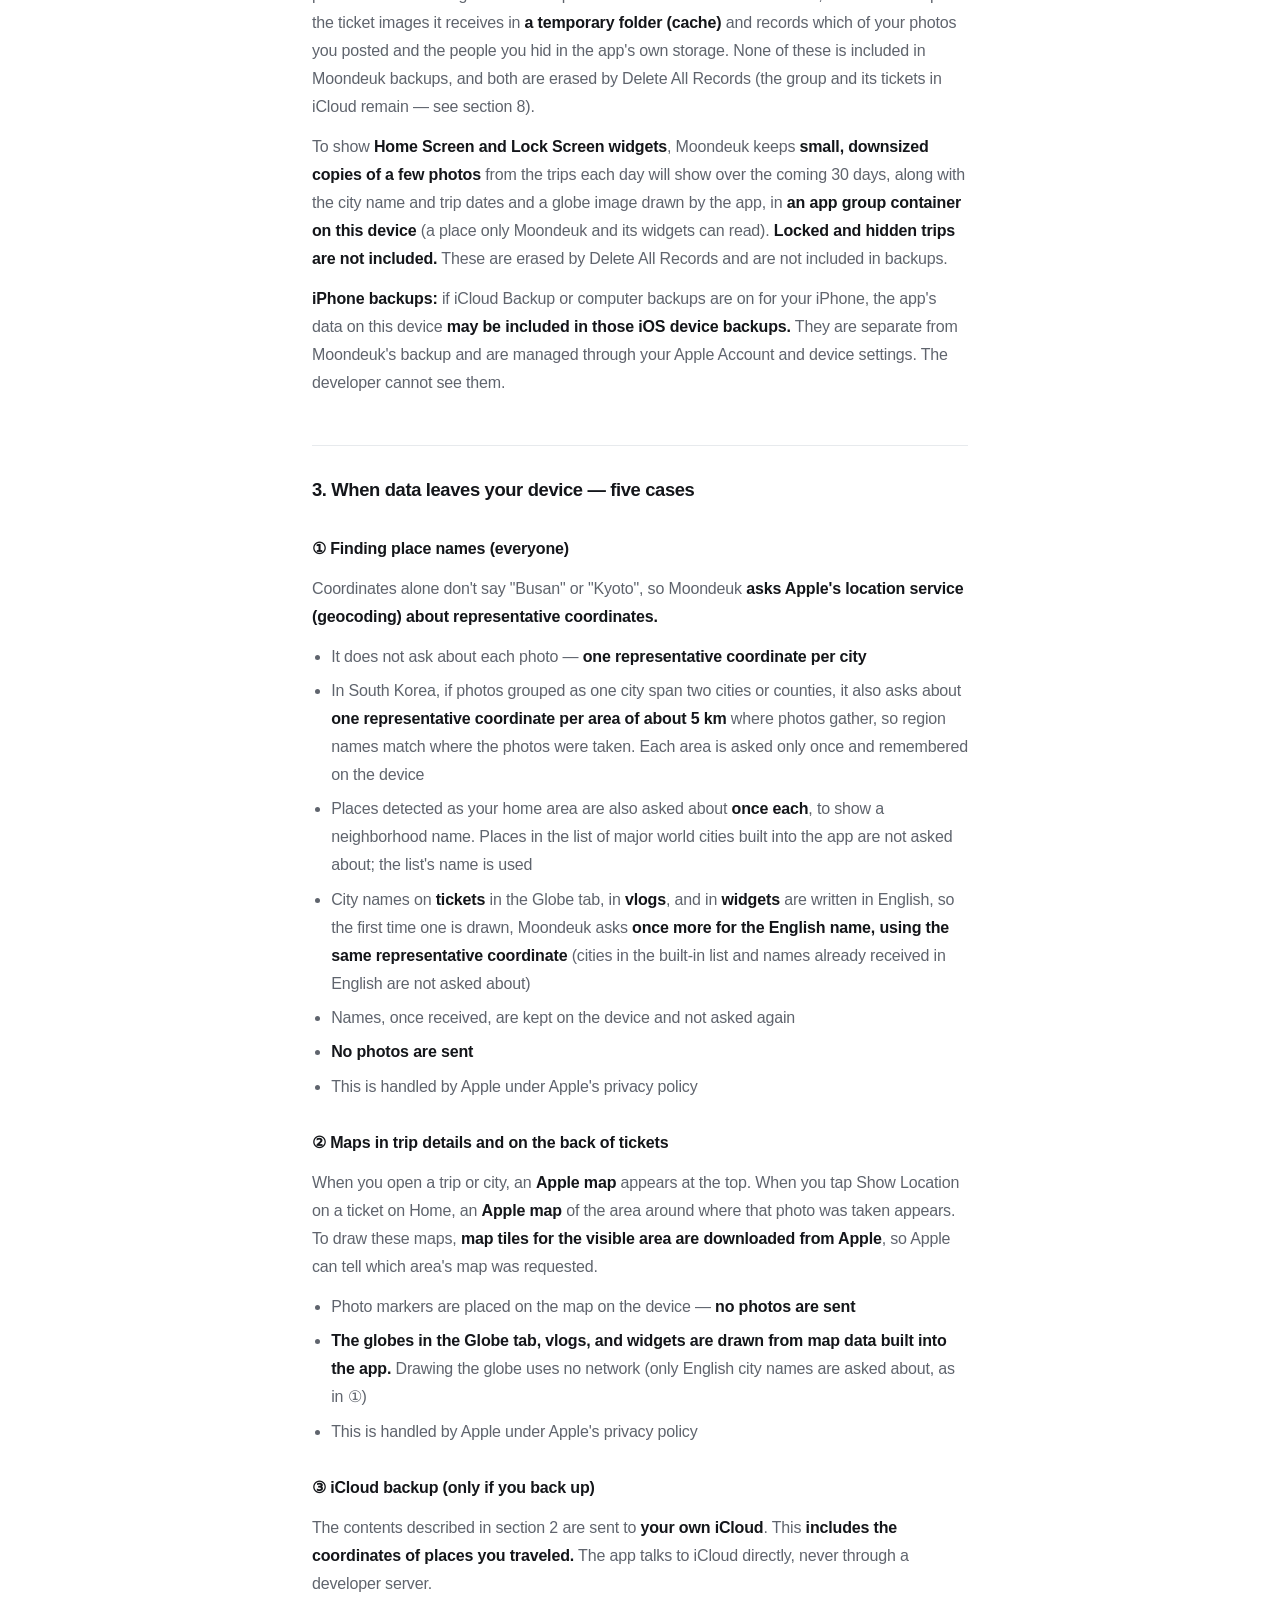
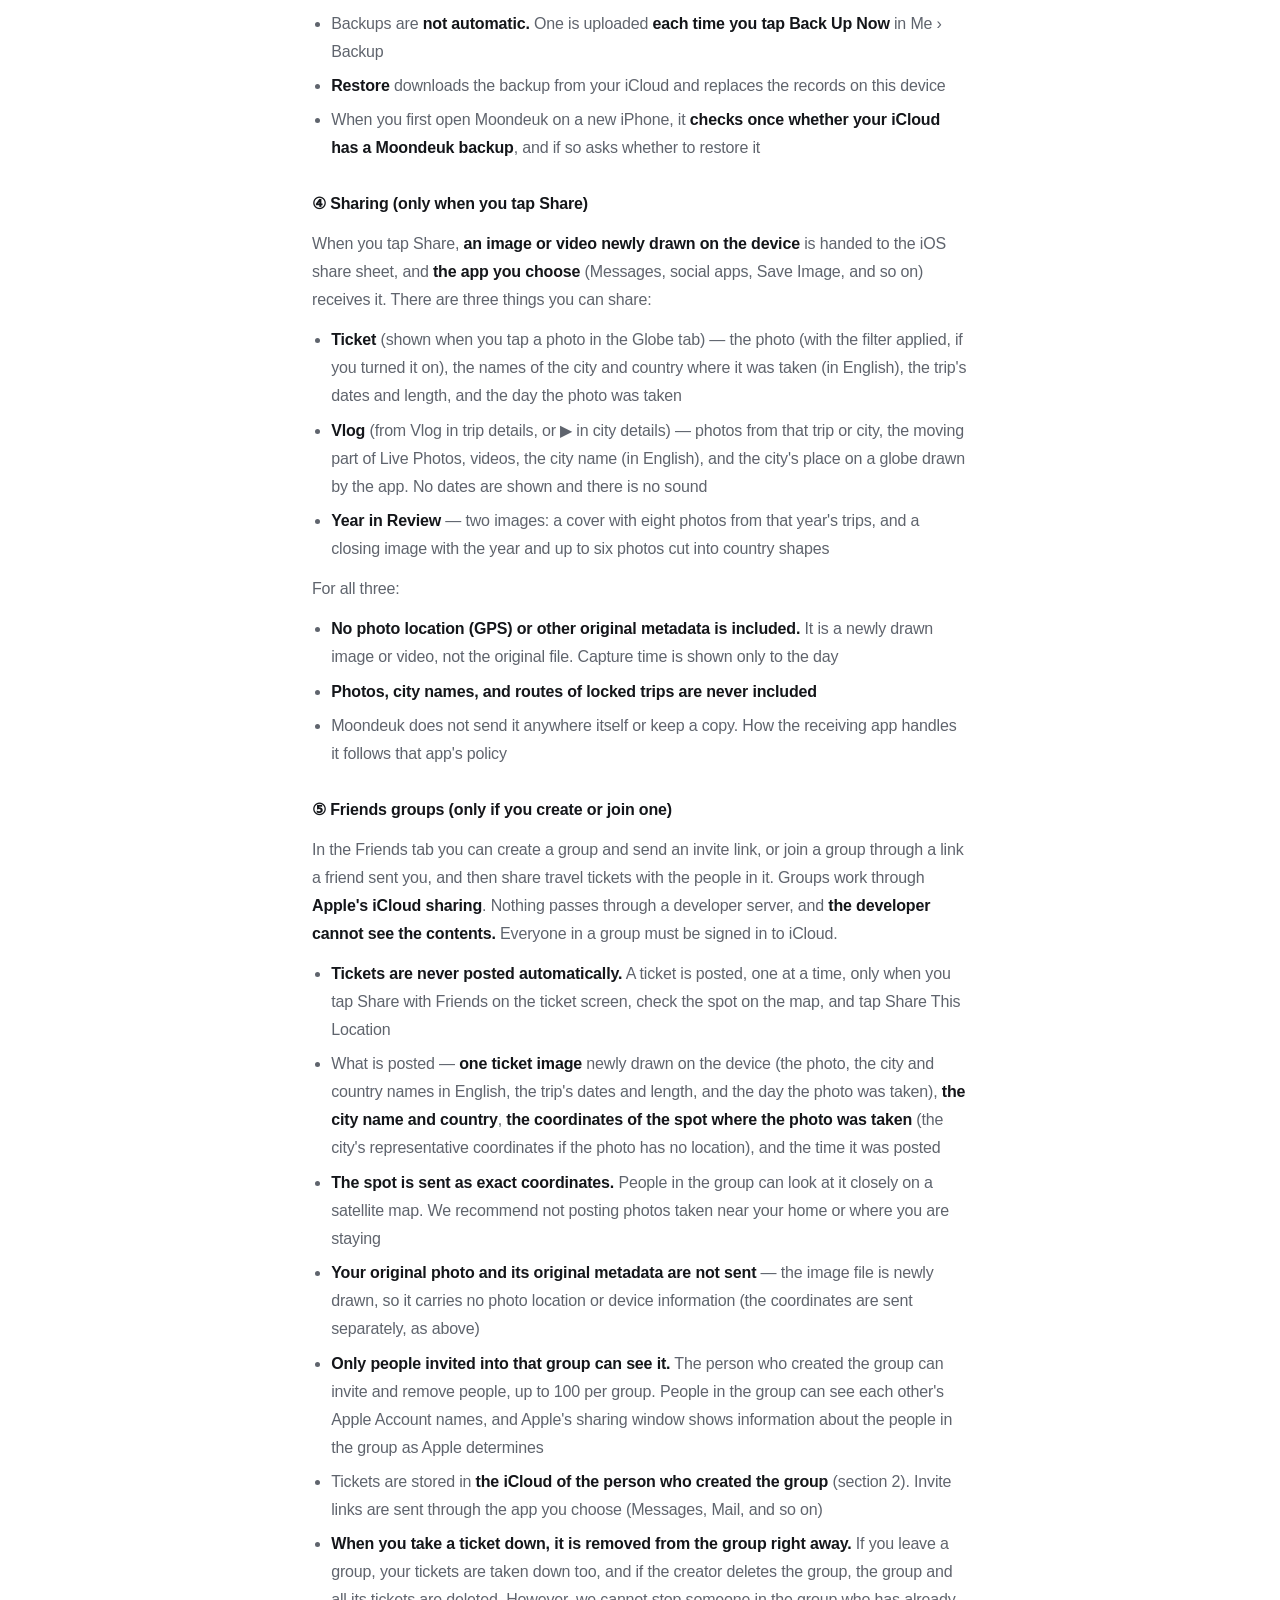
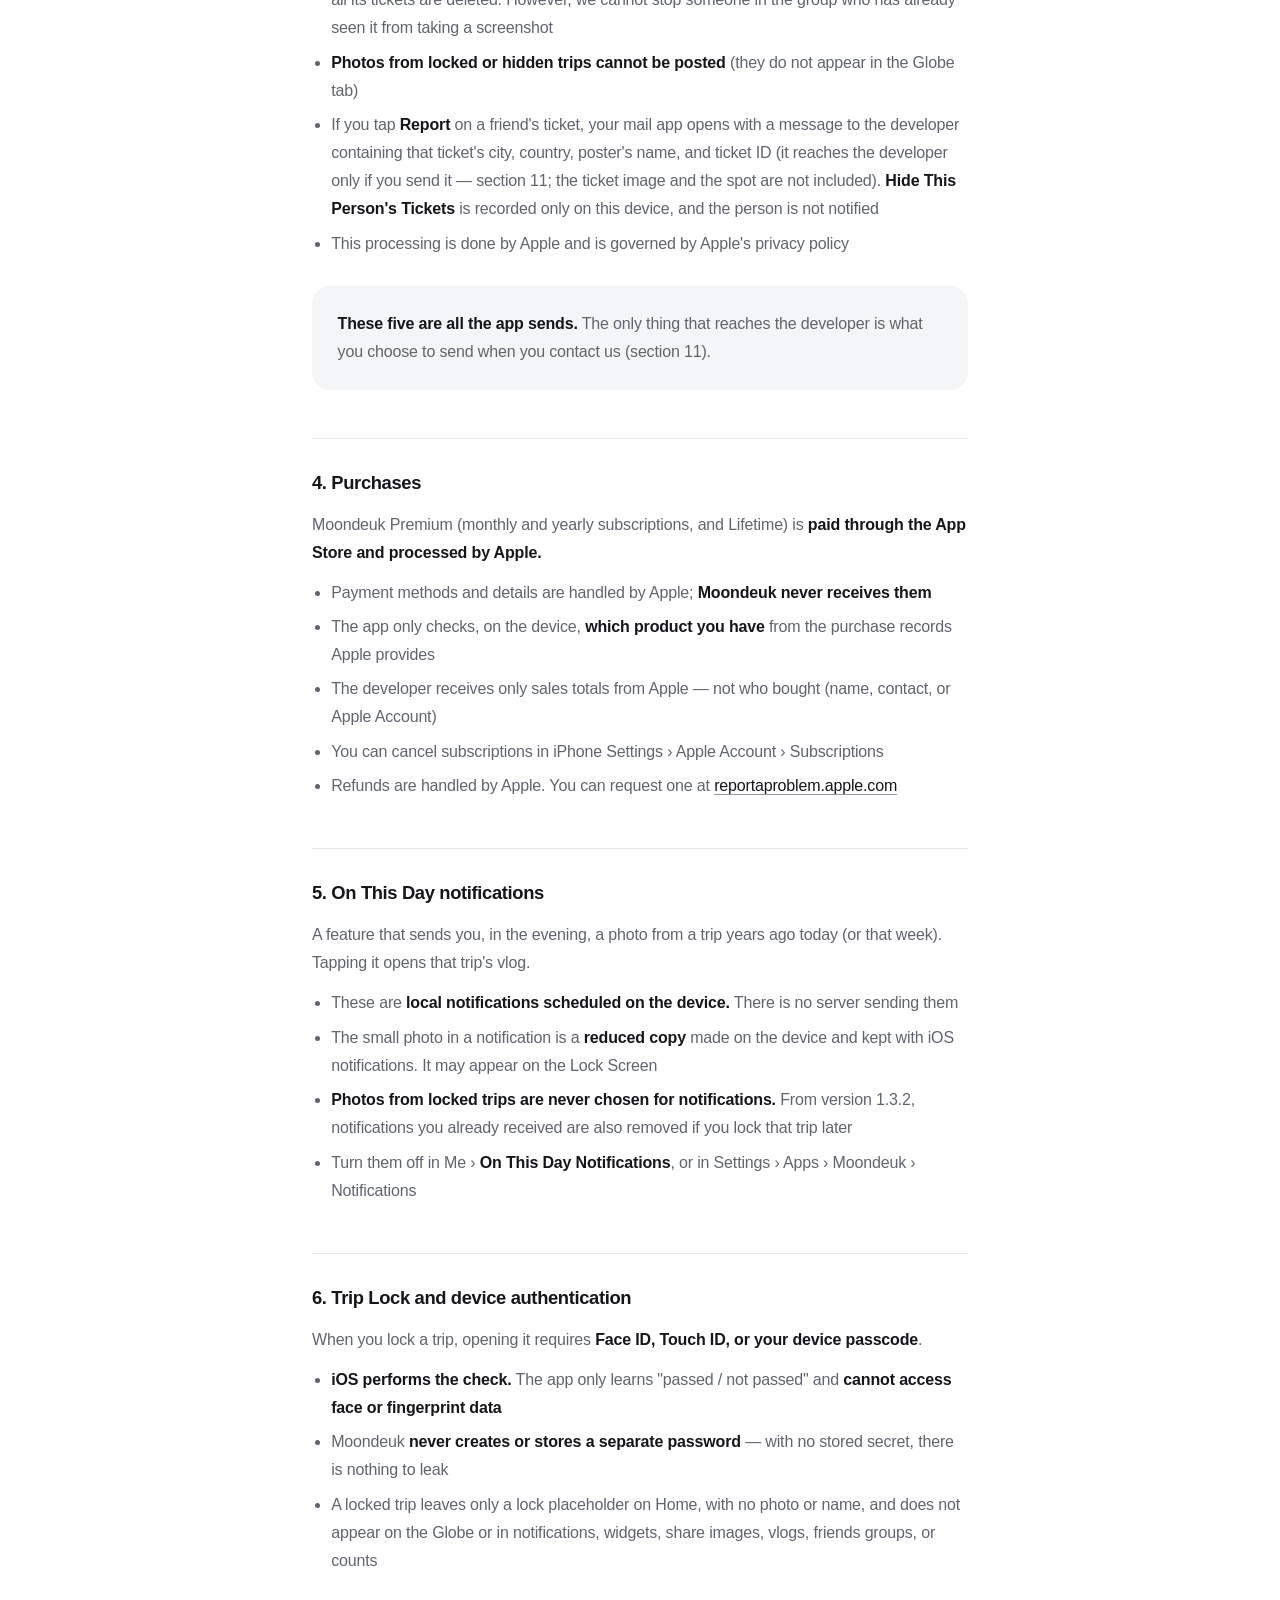
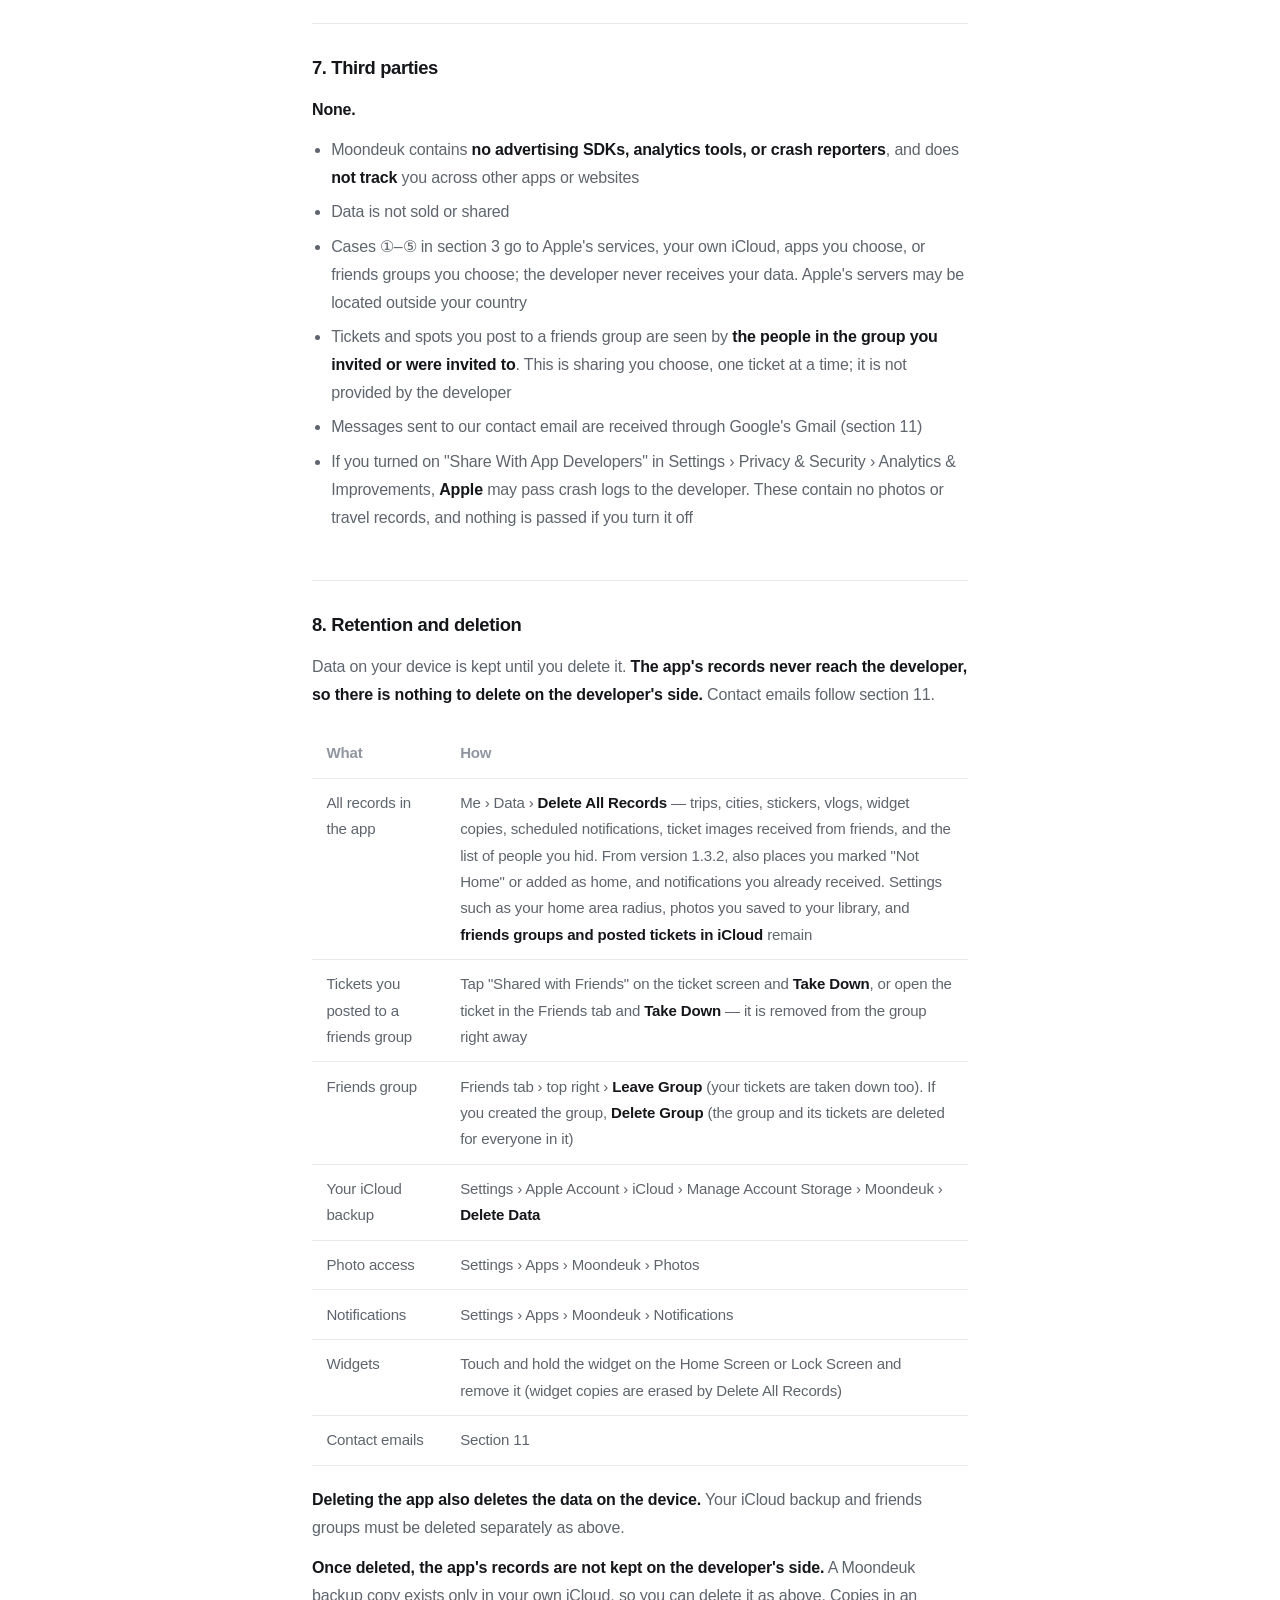
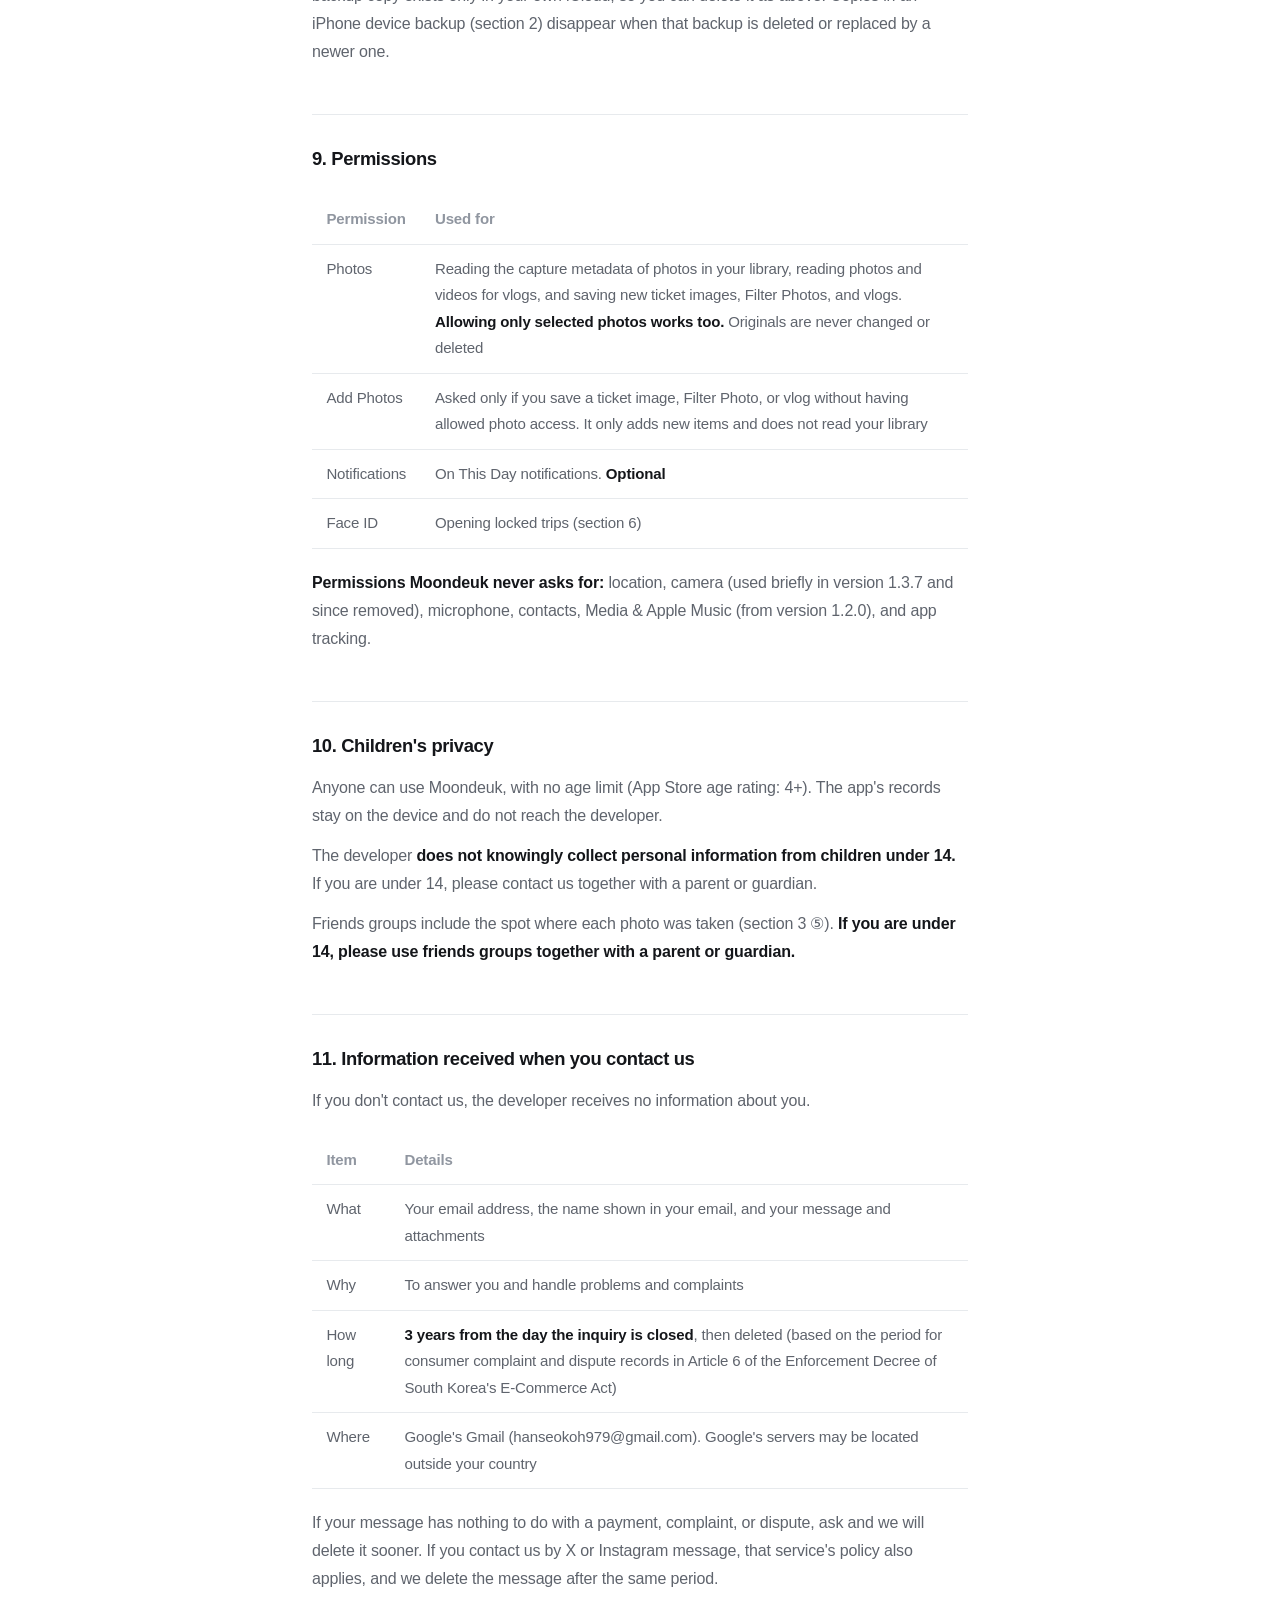
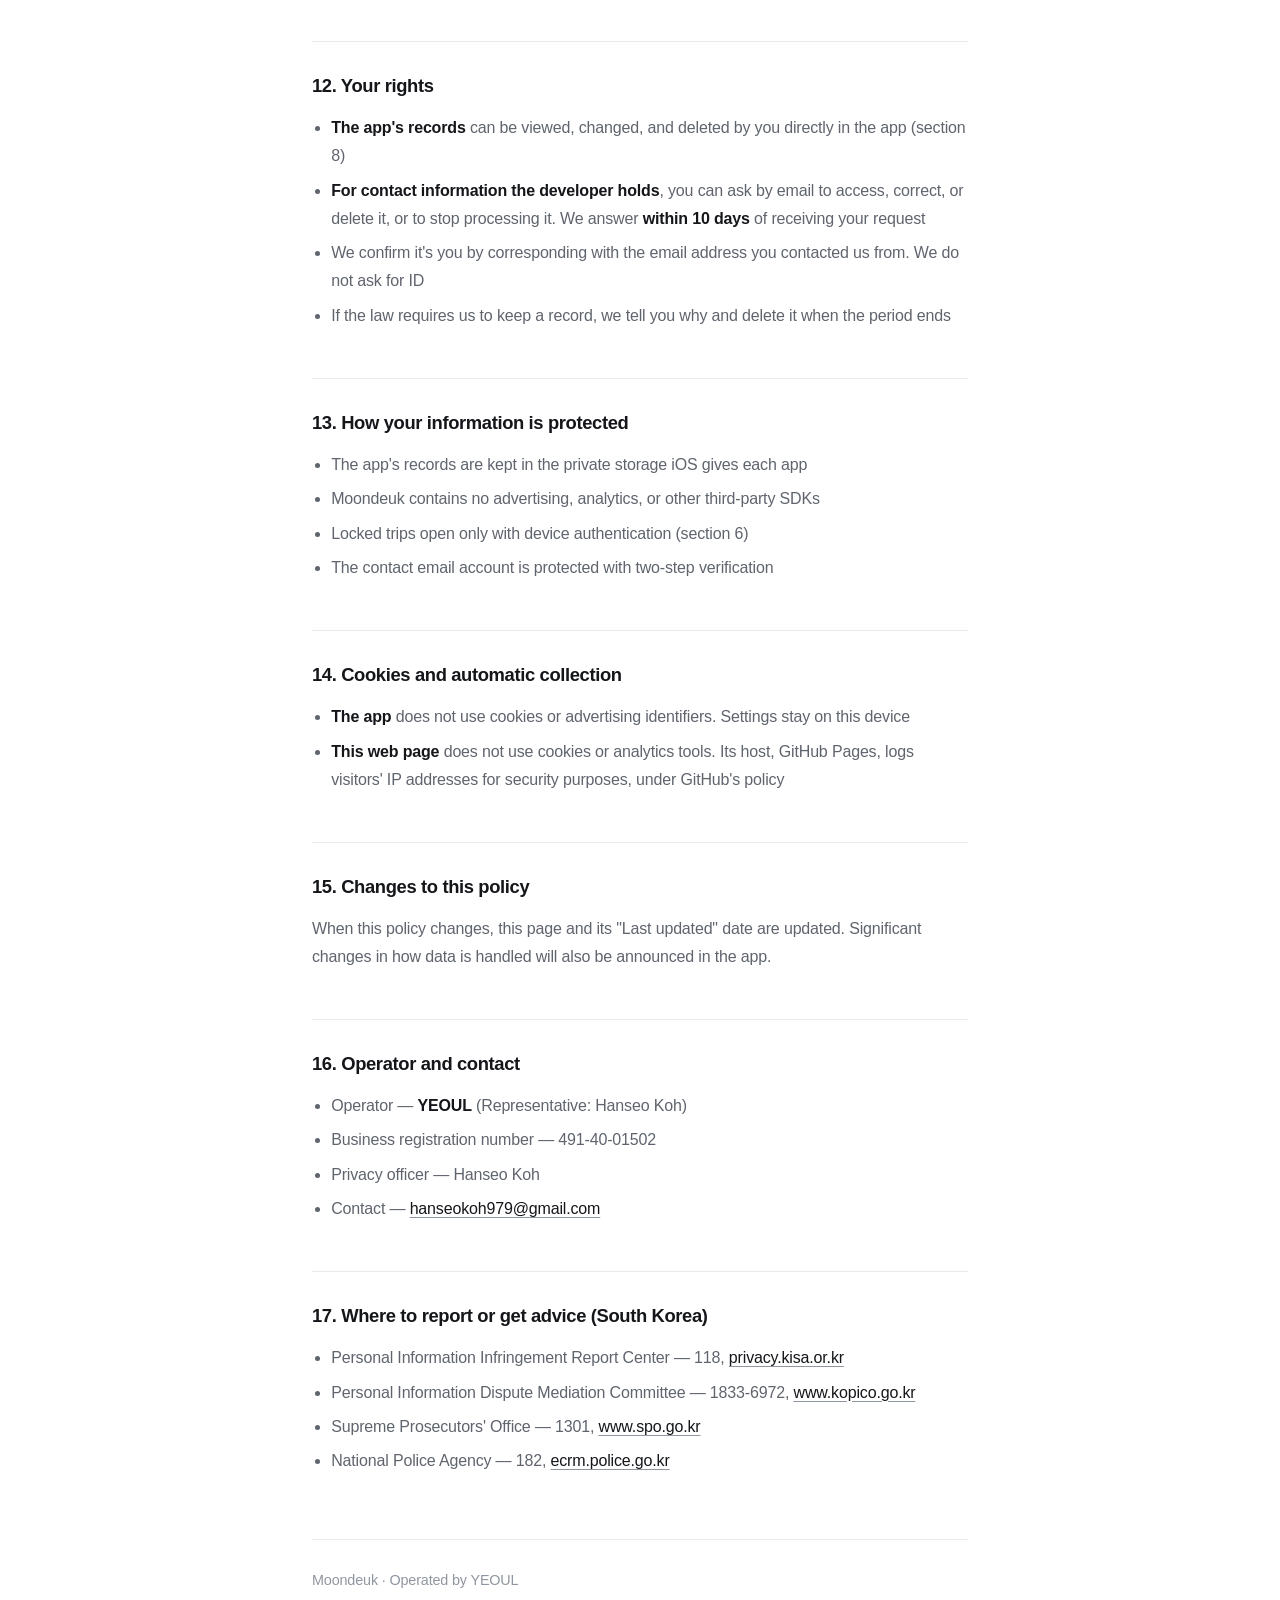
==== commit 2cf921fd: "iPhone 판 개인정보처리방침: 홈 티켓 「사진첩에 저장」 · 「위치 보기」 지도, 기기의 움직임 줄을 뺌 (한 · 영 · 일, 11월 7일) Co-Authored-By: Cla" ====
--- a/privacy-ios-en.html
+++ b/privacy-ios-en.html
@@ -69,15 +69,14 @@
   </table>
   </div>
   <ul>
-    <li><strong>Moondeuk never moves, deletes, or changes your photos.</strong> The only things it adds to your library are <strong>one new photo when you tap Save to Photos in a ticket's filter</strong>
-        and <strong>one new video when you tap Save on a vlog</strong> — the originals stay as they are, and new photos and videos <strong>do not include a location</strong>
-        (for Filter Photos, only the date taken is kept the same as the original).</li>
+    <li><strong>Moondeuk never moves, deletes, or changes your photos.</strong> The only things it adds to your library are <strong>one ticket image when you tap Save to Photos under a ticket on Home</strong>,
+        <strong>one new photo when you tap Save to Photos in a ticket's filter</strong>, and <strong>one new video when you tap Save on a vlog</strong> — the originals stay as they are,
+        and new photos and videos <strong>do not include a location</strong> (for Filter Photos, only the date taken is kept the same as the original; ticket images are newly drawn by Moondeuk on this device).</li>
     <li><strong>Moondeuk does not ask for your device's location (GPS).</strong> It only reads the location already stored in your photos.</li>
     <li><strong>Moondeuk does not read other apps' notifications or the music they are playing.</strong> Adding songs, which earlier versions had (importing a song from
         Apple Music and receiving songs shared from music apps), was removed in version 1.2.0 in October 2026.</li>
     <li><strong>What's in your photos is read only on this device.</strong> To choose filters and cut out stickers, Moondeuk uses Apple's on-device Vision features to find the type of scene (sea, sunset, food, and so on)
         and <strong>where</strong> people, faces, animals, and subjects are. It <strong>does not recognize who anyone is</strong> and does not send the results anywhere. The only thing kept on the device is the cut-out sticker image.</li>
-    <li><strong>Device motion</strong> is used only on screen, to tilt a ticket as if you were holding it, and is not stored.</li>
   </ul>
 
   <h2>2. Where your data is stored</h2>
@@ -123,7 +122,7 @@
   </ul>
 
   <h3>② Maps in trip details and on the back of tickets</h3>
-  <p>When you open a trip or city, an <strong>Apple map</strong> appears at the top. When you flip a ticket in the Globe tab, an <strong>Apple map</strong> of the area around
+  <p>When you open a trip or city, an <strong>Apple map</strong> appears at the top. When you tap Show Location on a ticket on Home, an <strong>Apple map</strong> of the area around
      where that photo was taken appears. To draw these maps, <strong>map tiles for the visible area are downloaded from Apple</strong>,
      so Apple can tell which area's map was requested.</p>
   <ul>
@@ -239,9 +238,9 @@
   <div class="scroll">
   <table>
     <tr><th>Permission</th><th>Used for</th></tr>
-    <tr><td>Photos</td><td>Reading the capture metadata of photos in your library, reading photos and videos for vlogs, and saving new Filter Photos and vlogs. <strong>Allowing only selected photos works too.</strong>
+    <tr><td>Photos</td><td>Reading the capture metadata of photos in your library, reading photos and videos for vlogs, and saving new ticket images, Filter Photos, and vlogs. <strong>Allowing only selected photos works too.</strong>
         Originals are never changed or deleted</td></tr>
-    <tr><td>Add Photos</td><td>Asked only if you save a Filter Photo or vlog without having allowed photo access. It only adds new items and does not read your library</td></tr>
+    <tr><td>Add Photos</td><td>Asked only if you save a ticket image, Filter Photo, or vlog without having allowed photo access. It only adds new items and does not read your library</td></tr>
     <tr><td>Notifications</td><td>On This Day notifications. <strong>Optional</strong></td></tr>
     <tr><td>Face ID</td><td>Opening locked trips (section 6)</td></tr>
   </table>
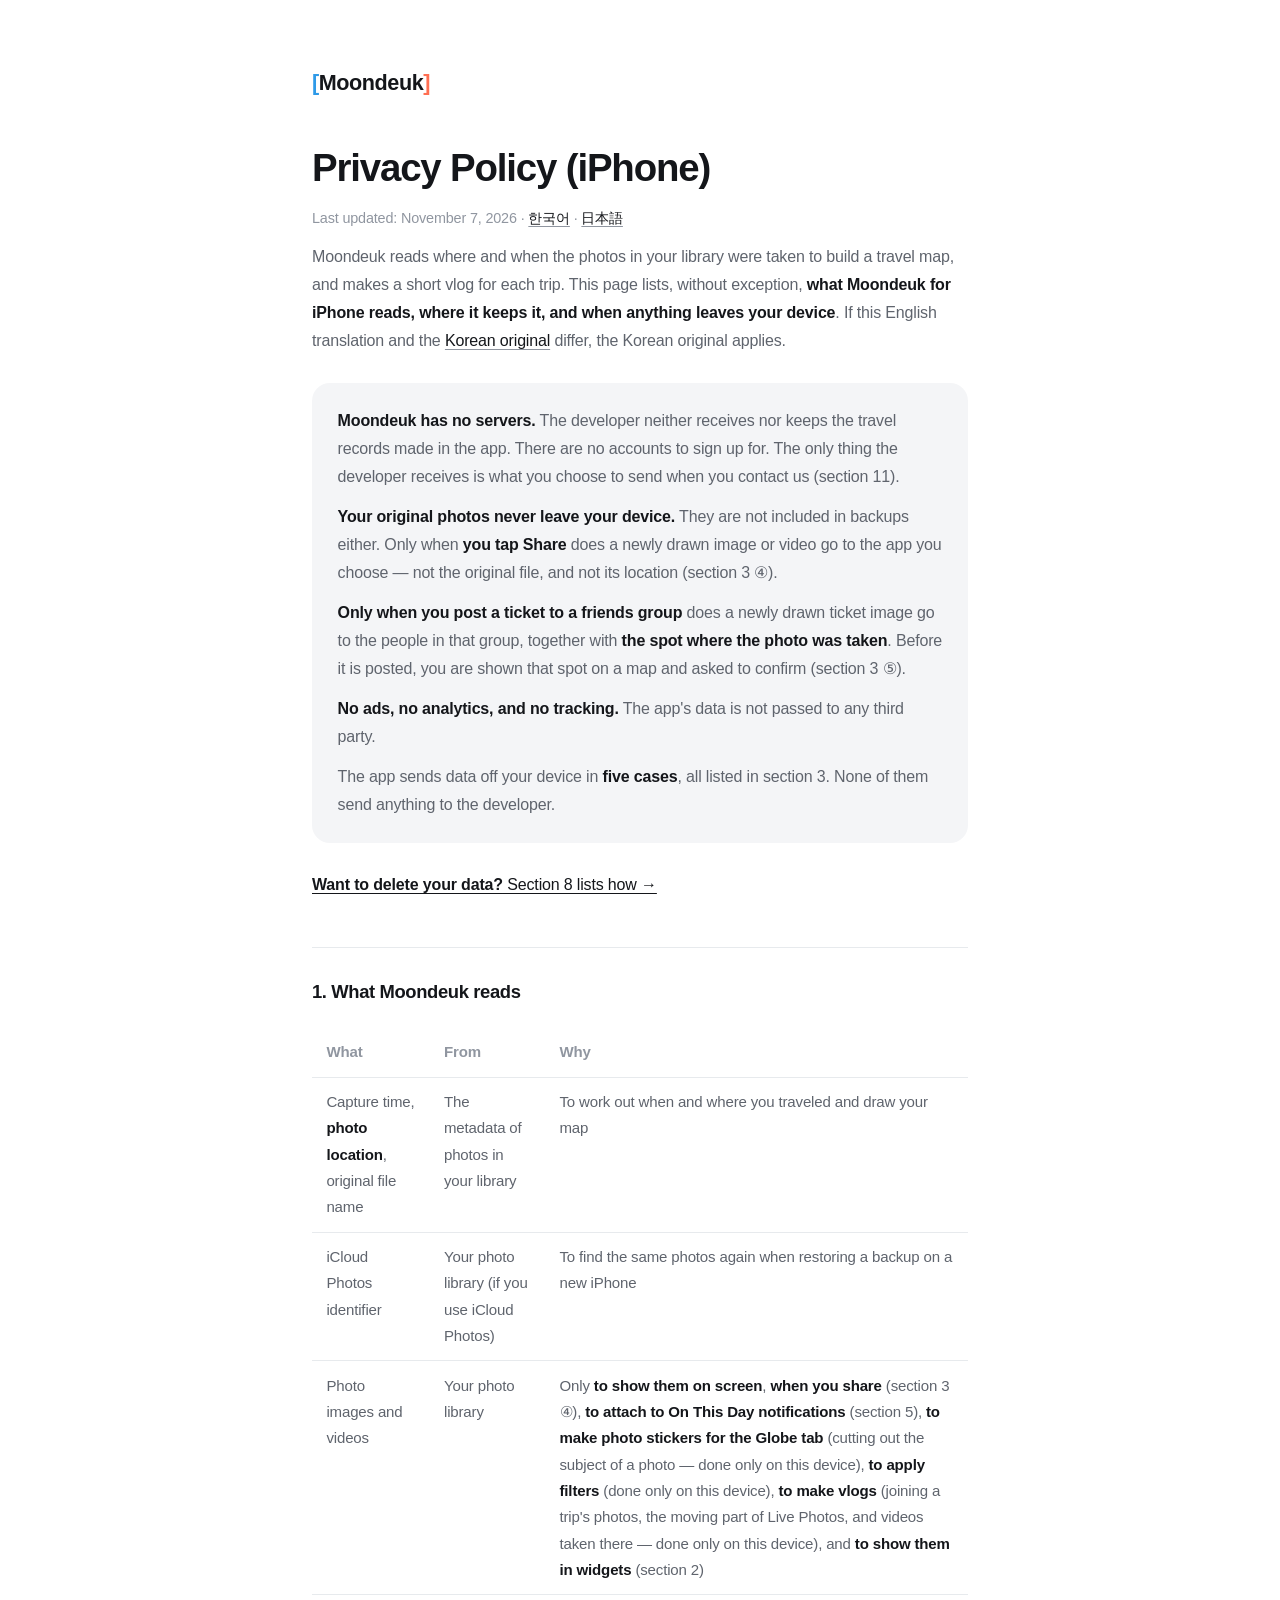
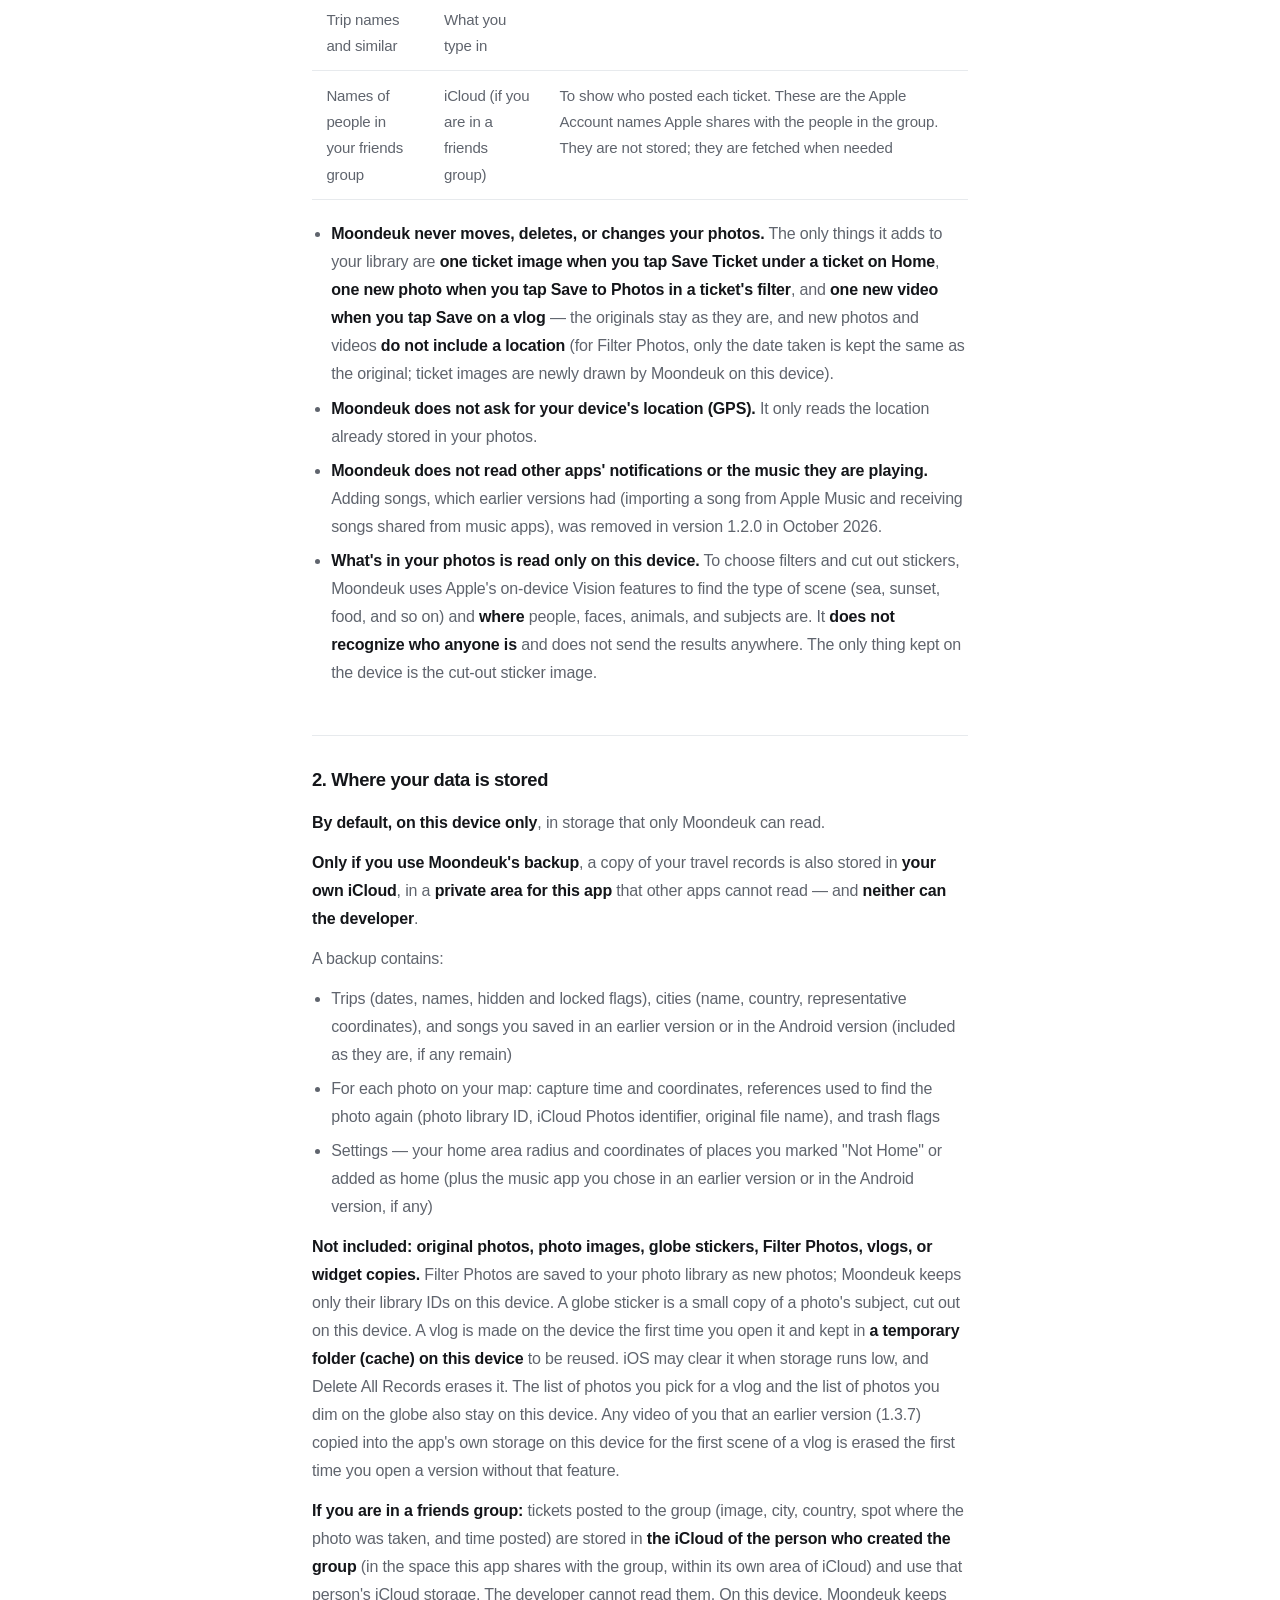
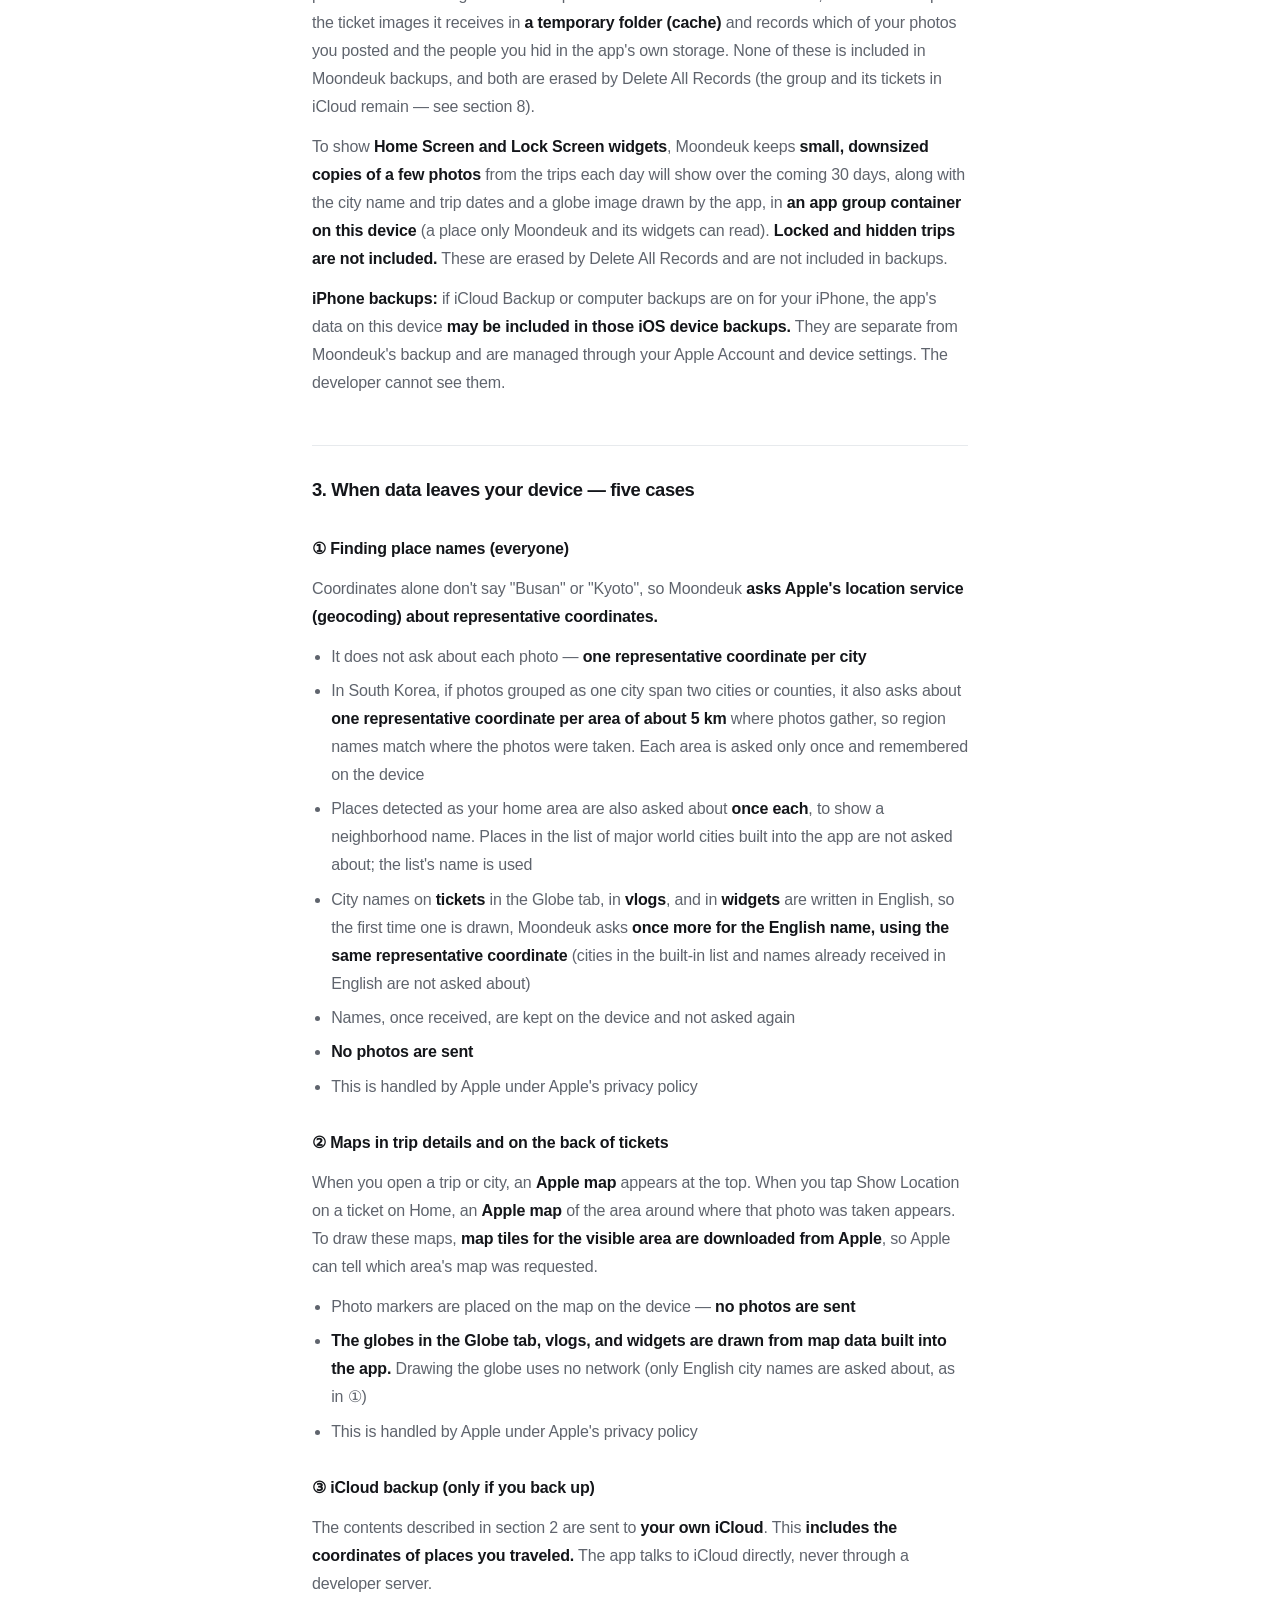
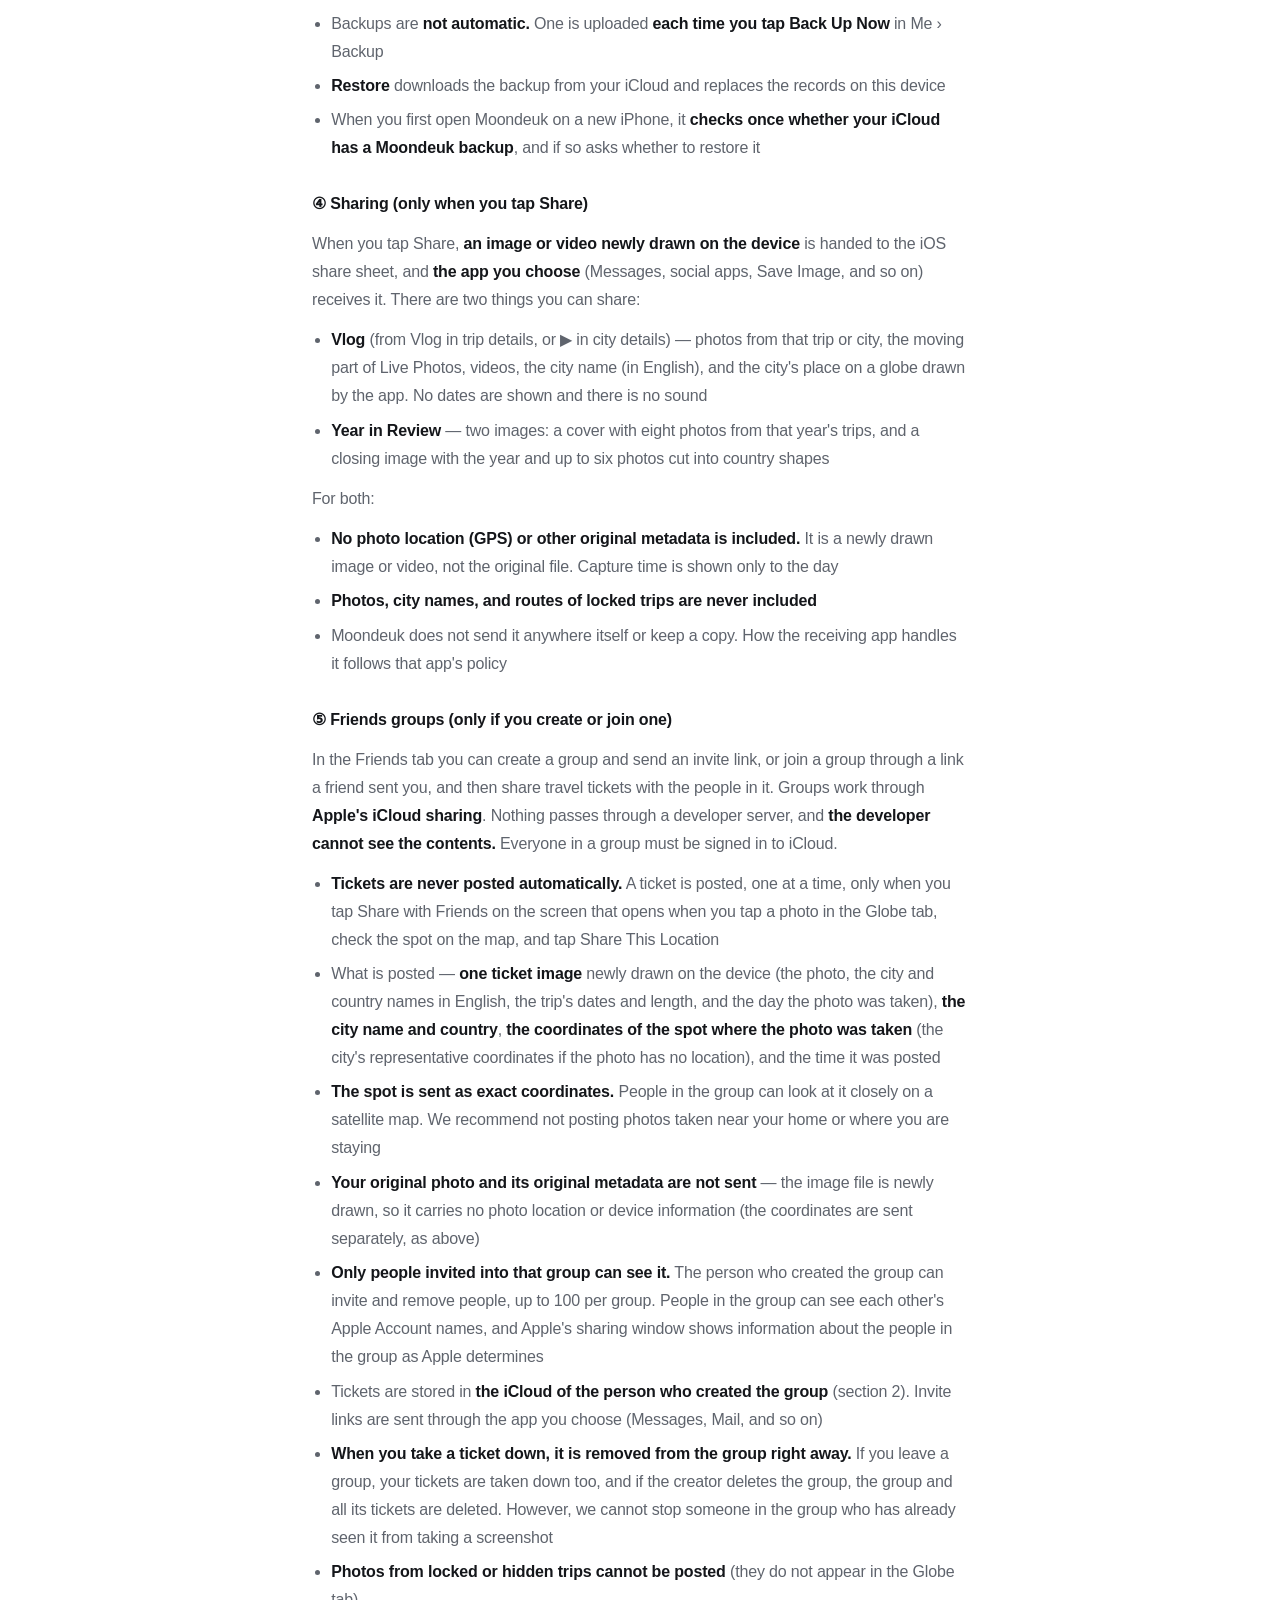
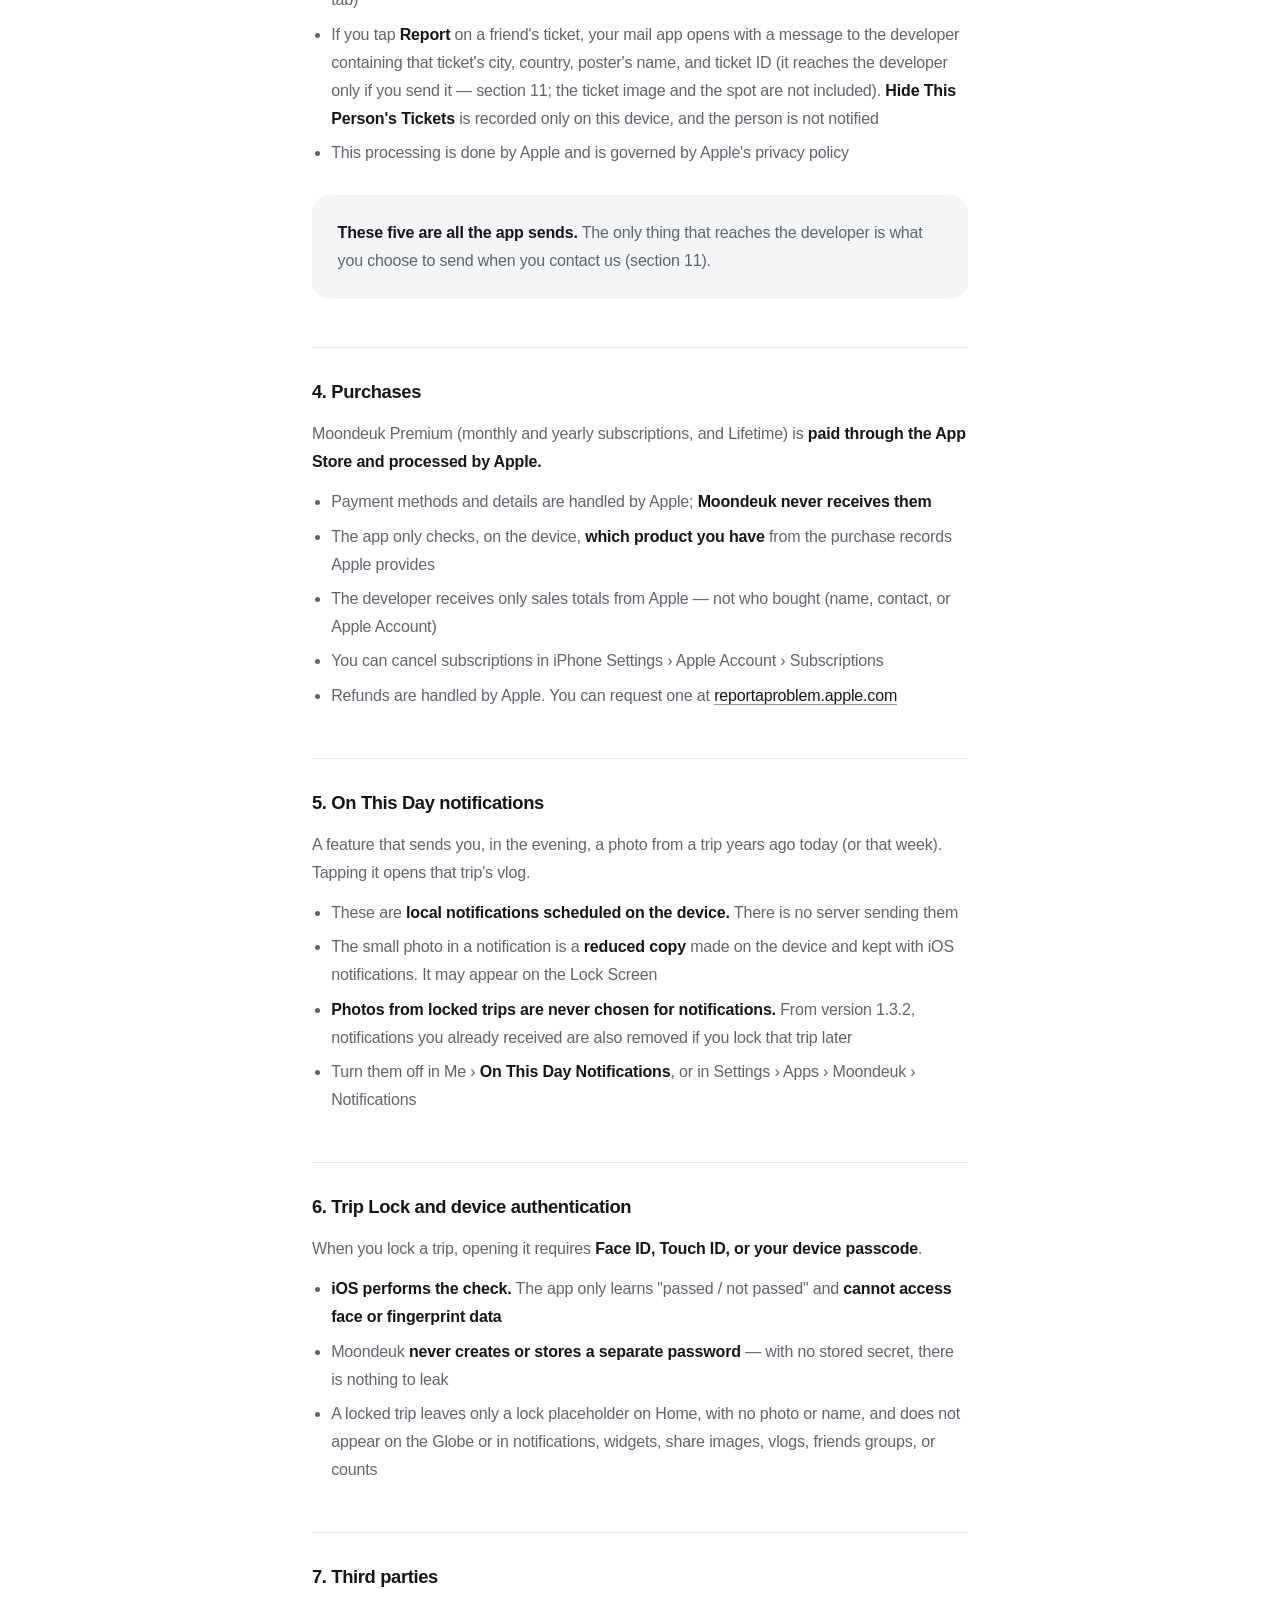
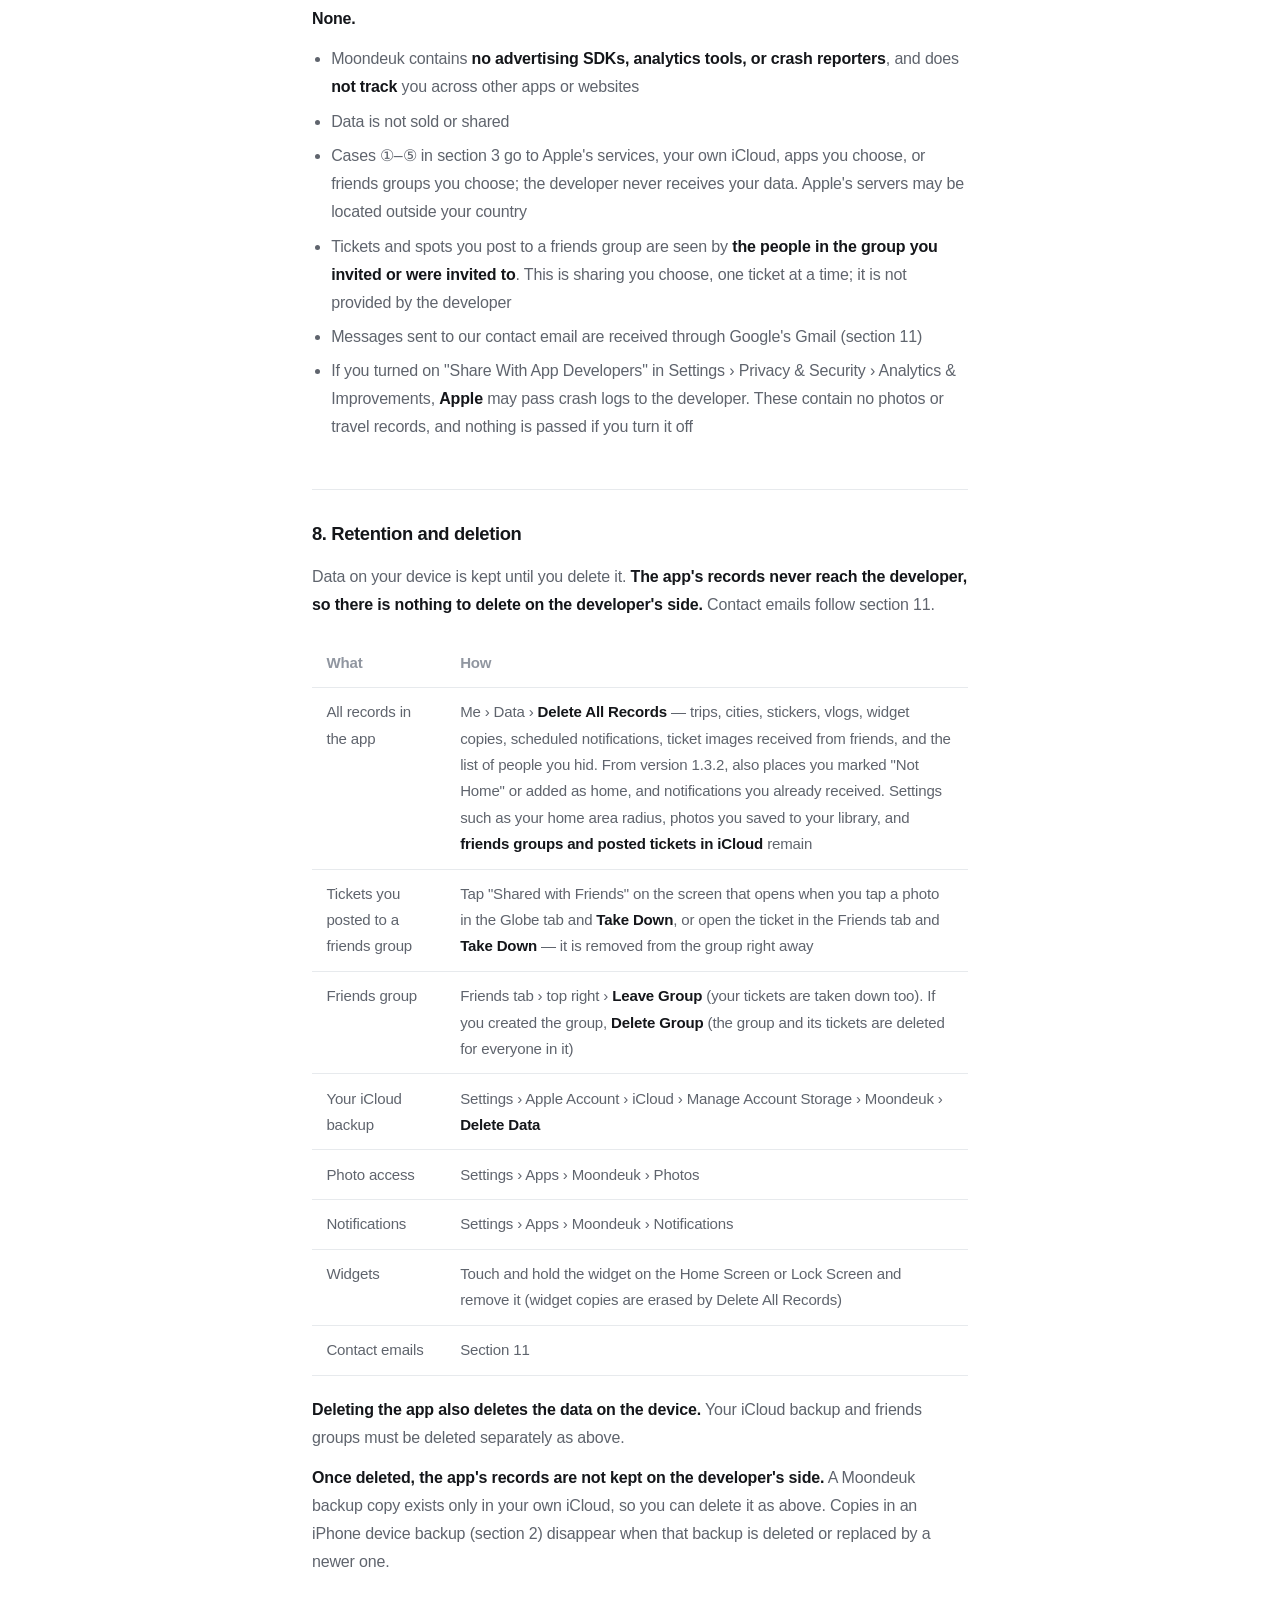
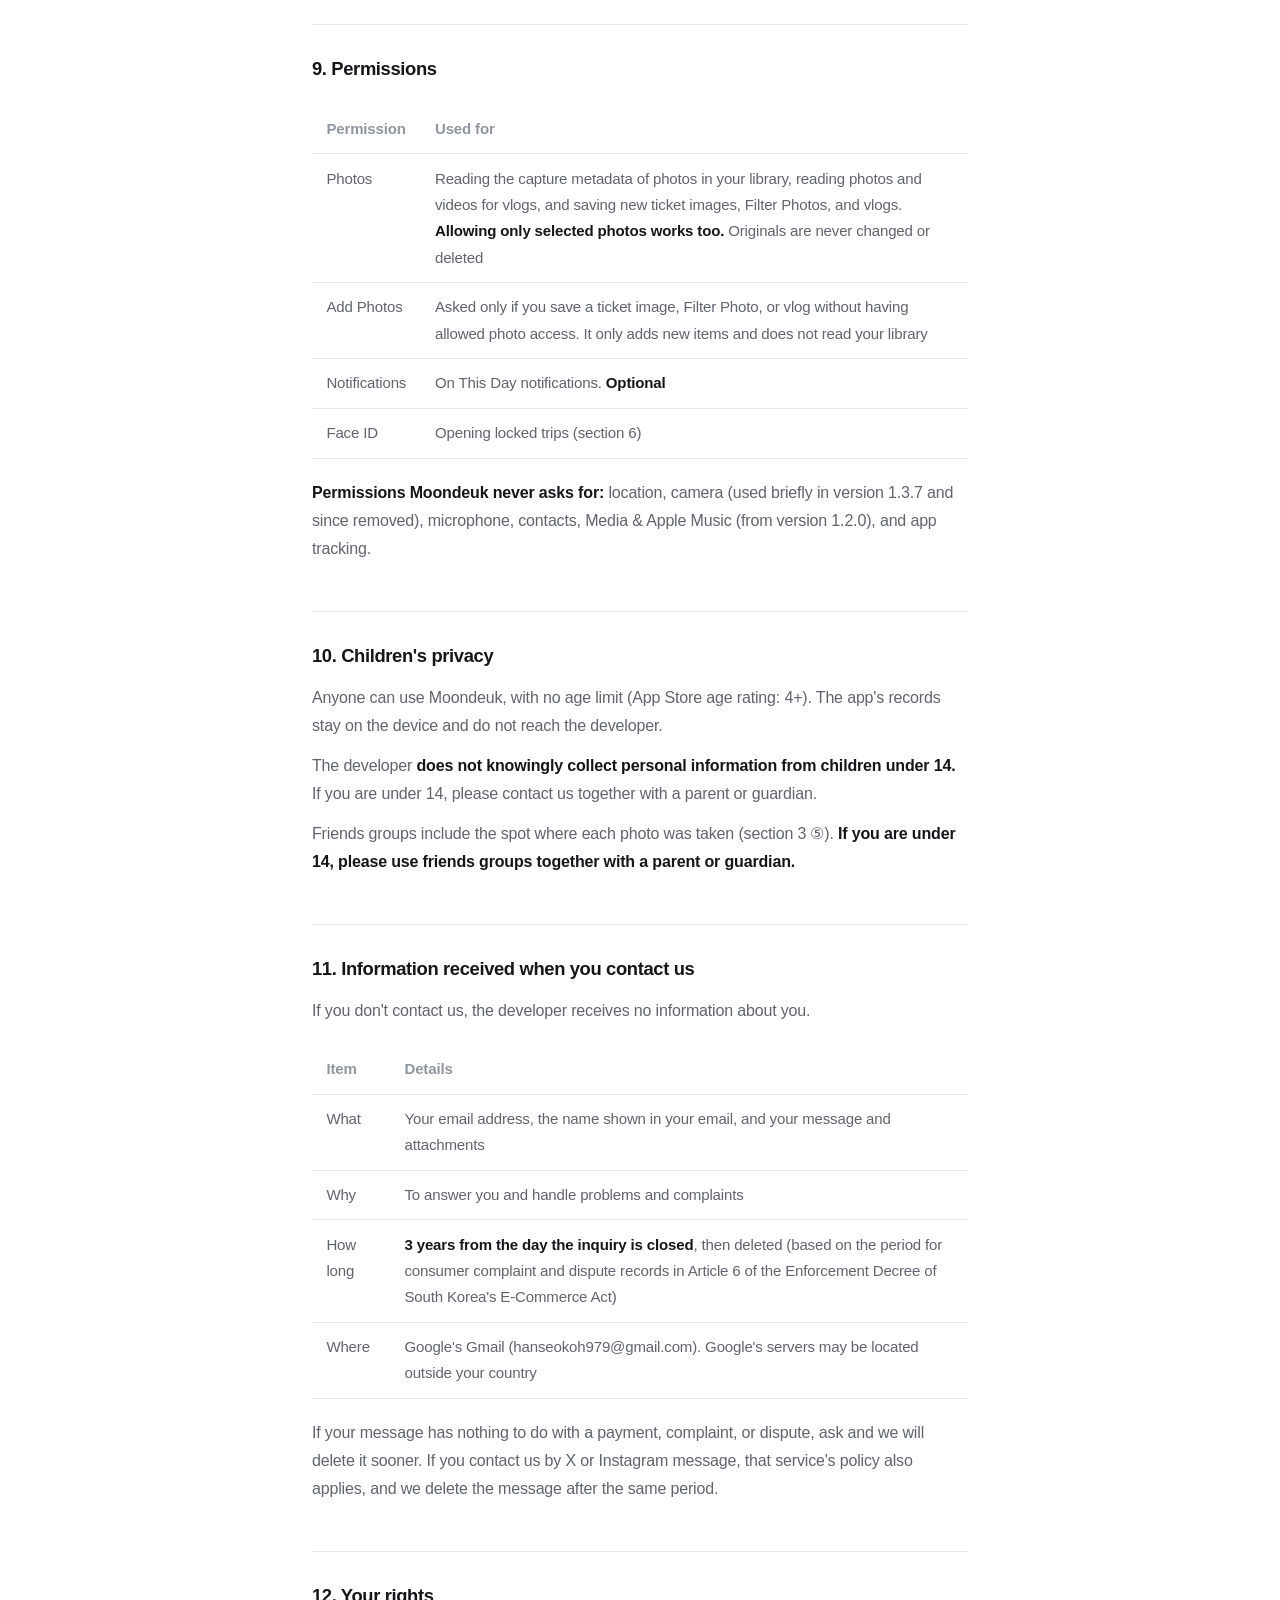
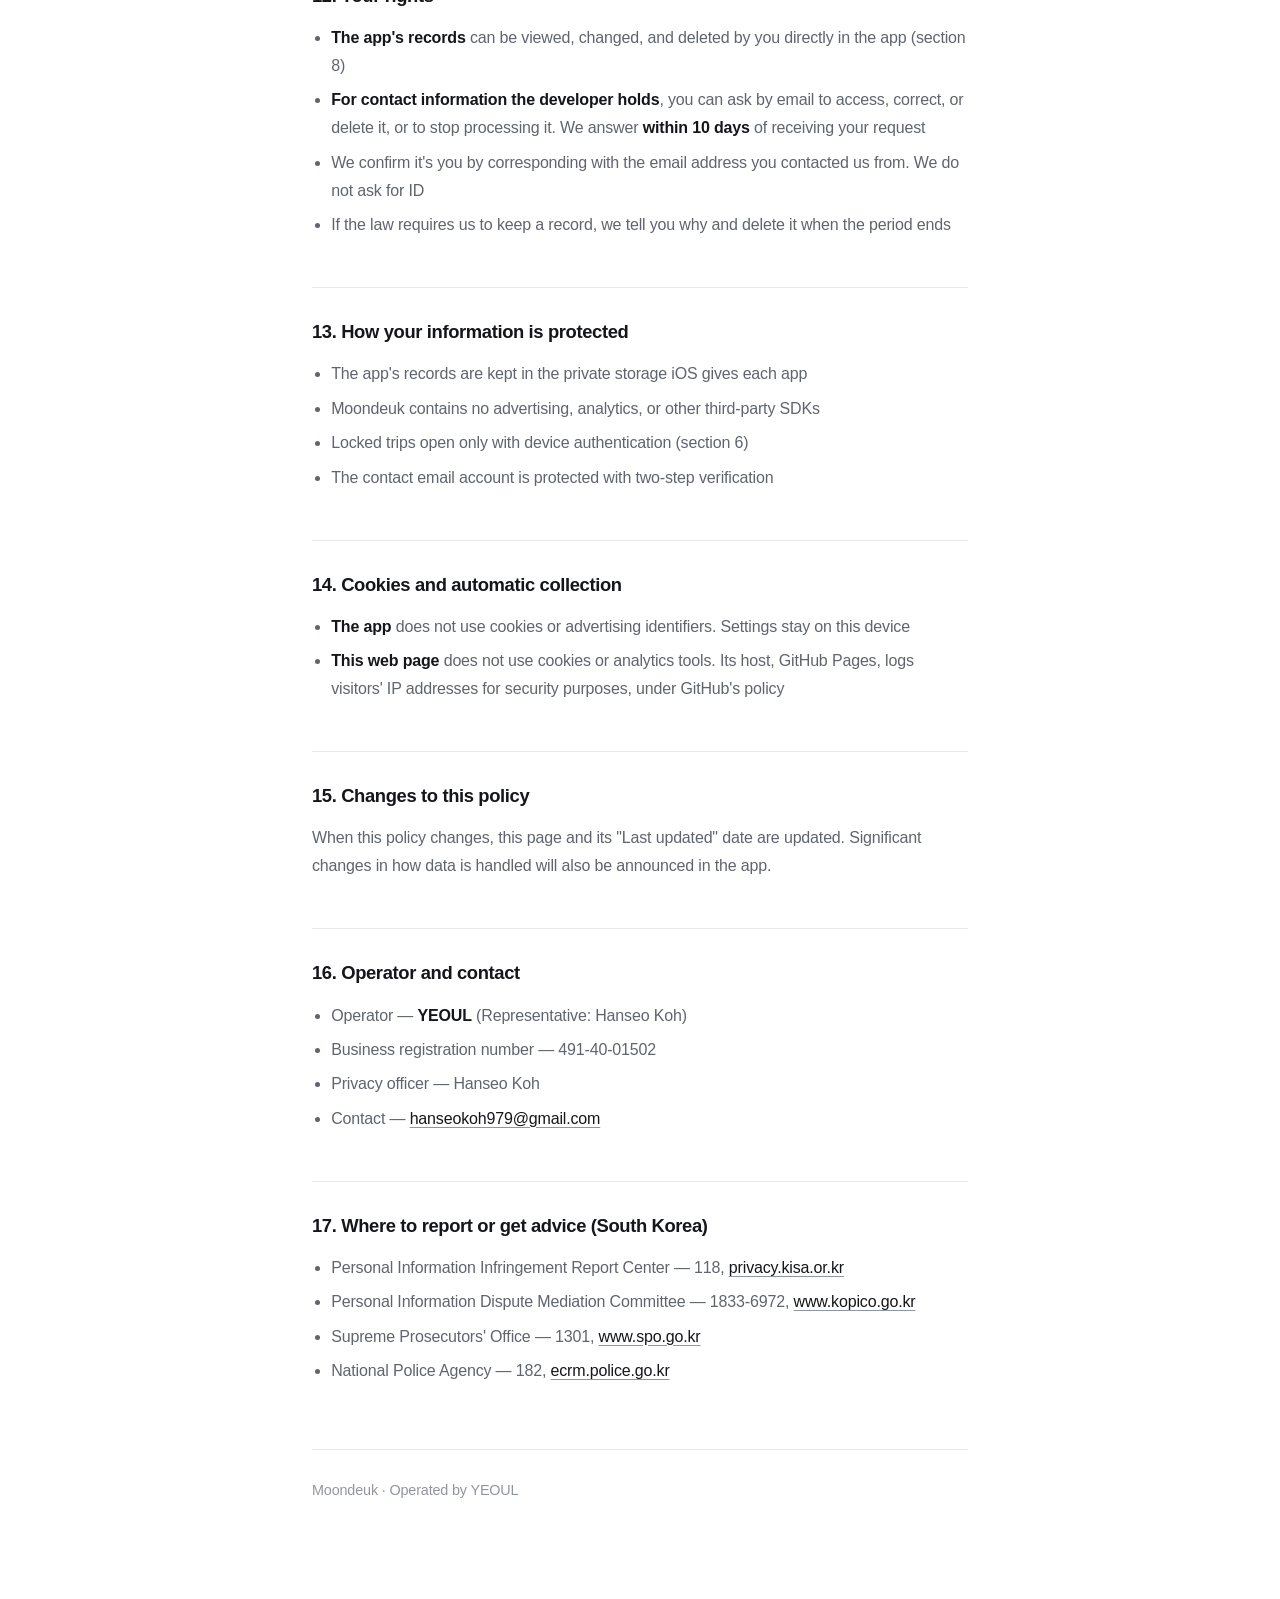
==== commit 89ee413a: "iPhone 판 개인정보처리방침: 티켓 공유를 뺌(공유할 수 있는 것 둘) · 「티켓 저장」 · 친구 모임의 화면 이름 (한 · 영 · 일, 11월 7일) Co-Authored-B" ====
--- a/privacy-ios-en.html
+++ b/privacy-ios-en.html
@@ -69,7 +69,7 @@
   </table>
   </div>
   <ul>
-    <li><strong>Moondeuk never moves, deletes, or changes your photos.</strong> The only things it adds to your library are <strong>one ticket image when you tap Save to Photos under a ticket on Home</strong>,
+    <li><strong>Moondeuk never moves, deletes, or changes your photos.</strong> The only things it adds to your library are <strong>one ticket image when you tap Save Ticket under a ticket on Home</strong>,
         <strong>one new photo when you tap Save to Photos in a ticket's filter</strong>, and <strong>one new video when you tap Save on a vlog</strong> — the originals stay as they are,
         and new photos and videos <strong>do not include a location</strong> (for Filter Photos, only the date taken is kept the same as the original; ticket images are newly drawn by Moondeuk on this device).</li>
     <li><strong>Moondeuk does not ask for your device's location (GPS).</strong> It only reads the location already stored in your photos.</li>
@@ -142,13 +142,12 @@
 
   <h3>④ Sharing (only when you tap Share)</h3>
   <p>When you tap Share, <strong>an image or video newly drawn on the device</strong> is handed to the iOS share sheet, and <strong>the app you choose</strong>
-     (Messages, social apps, Save Image, and so on) receives it. There are three things you can share:</p>
-  <ul>
-    <li><strong>Ticket</strong> (shown when you tap a photo in the Globe tab) — the photo (with the filter applied, if you turned it on), the names of the city and country where it was taken (in English), the trip's dates and length, and the day the photo was taken</li>
+     (Messages, social apps, Save Image, and so on) receives it. There are two things you can share:</p>
+  <ul>
     <li><strong>Vlog</strong> (from Vlog in trip details, or ▶ in city details) — photos from that trip or city, the moving part of Live Photos, videos, the city name (in English), and the city's place on a globe drawn by the app. No dates are shown and there is no sound</li>
     <li><strong>Year in Review</strong> — two images: a cover with eight photos from that year's trips, and a closing image with the year and up to six photos cut into country shapes</li>
   </ul>
-  <p>For all three:</p>
+  <p>For both:</p>
   <ul>
     <li><strong>No photo location (GPS) or other original metadata is included.</strong> It is a newly drawn image or video, not the original file. Capture time is shown only to the day</li>
     <li><strong>Photos, city names, and routes of locked trips are never included</strong></li>
@@ -158,7 +157,7 @@
   <p>In the Friends tab you can create a group and send an invite link, or join a group through a link a friend sent you, and then share travel tickets with the people in it.
      Groups work through <strong>Apple's iCloud sharing</strong>. Nothing passes through a developer server, and <strong>the developer cannot see the contents.</strong> Everyone in a group must be signed in to iCloud.</p>
   <ul>
-    <li><strong>Tickets are never posted automatically.</strong> A ticket is posted, one at a time, only when you tap Share with Friends on the ticket screen, check the spot on the map, and tap Share This Location</li>
+    <li><strong>Tickets are never posted automatically.</strong> A ticket is posted, one at a time, only when you tap Share with Friends on the screen that opens when you tap a photo in the Globe tab, check the spot on the map, and tap Share This Location</li>
     <li>What is posted — <strong>one ticket image</strong> newly drawn on the device (the photo, the city and country names in English, the trip's dates and length, and the day the photo was taken),
         <strong>the city name and country</strong>, <strong>the coordinates of the spot where the photo was taken</strong> (the city's representative coordinates if the photo has no location), and the time it was posted</li>
     <li><strong>The spot is sent as exact coordinates.</strong> People in the group can look at it closely on a satellite map. We recommend not posting photos taken near your home or where you are staying</li>
@@ -221,7 +220,7 @@
   <table>
     <tr><th>What</th><th>How</th></tr>
     <tr><td>All records in the app</td><td>Me › Data › <strong>Delete All Records</strong> — trips, cities, stickers, vlogs, widget copies, scheduled notifications, ticket images received from friends, and the list of people you hid. From version 1.3.2, also places you marked "Not Home" or added as home, and notifications you already received. Settings such as your home area radius, photos you saved to your library, and <strong>friends groups and posted tickets in iCloud</strong> remain</td></tr>
-    <tr><td>Tickets you posted to a friends group</td><td>Tap "Shared with Friends" on the ticket screen and <strong>Take Down</strong>, or open the ticket in the Friends tab and <strong>Take Down</strong> — it is removed from the group right away</td></tr>
+    <tr><td>Tickets you posted to a friends group</td><td>Tap "Shared with Friends" on the screen that opens when you tap a photo in the Globe tab and <strong>Take Down</strong>, or open the ticket in the Friends tab and <strong>Take Down</strong> — it is removed from the group right away</td></tr>
     <tr><td>Friends group</td><td>Friends tab › top right › <strong>Leave Group</strong> (your tickets are taken down too). If you created the group, <strong>Delete Group</strong> (the group and its tickets are deleted for everyone in it)</td></tr>
     <tr><td>Your iCloud backup</td><td>Settings › Apple Account › iCloud › Manage Account Storage › Moondeuk › <strong>Delete Data</strong></td></tr>
     <tr><td>Photo access</td><td>Settings › Apps › Moondeuk › Photos</td></tr>
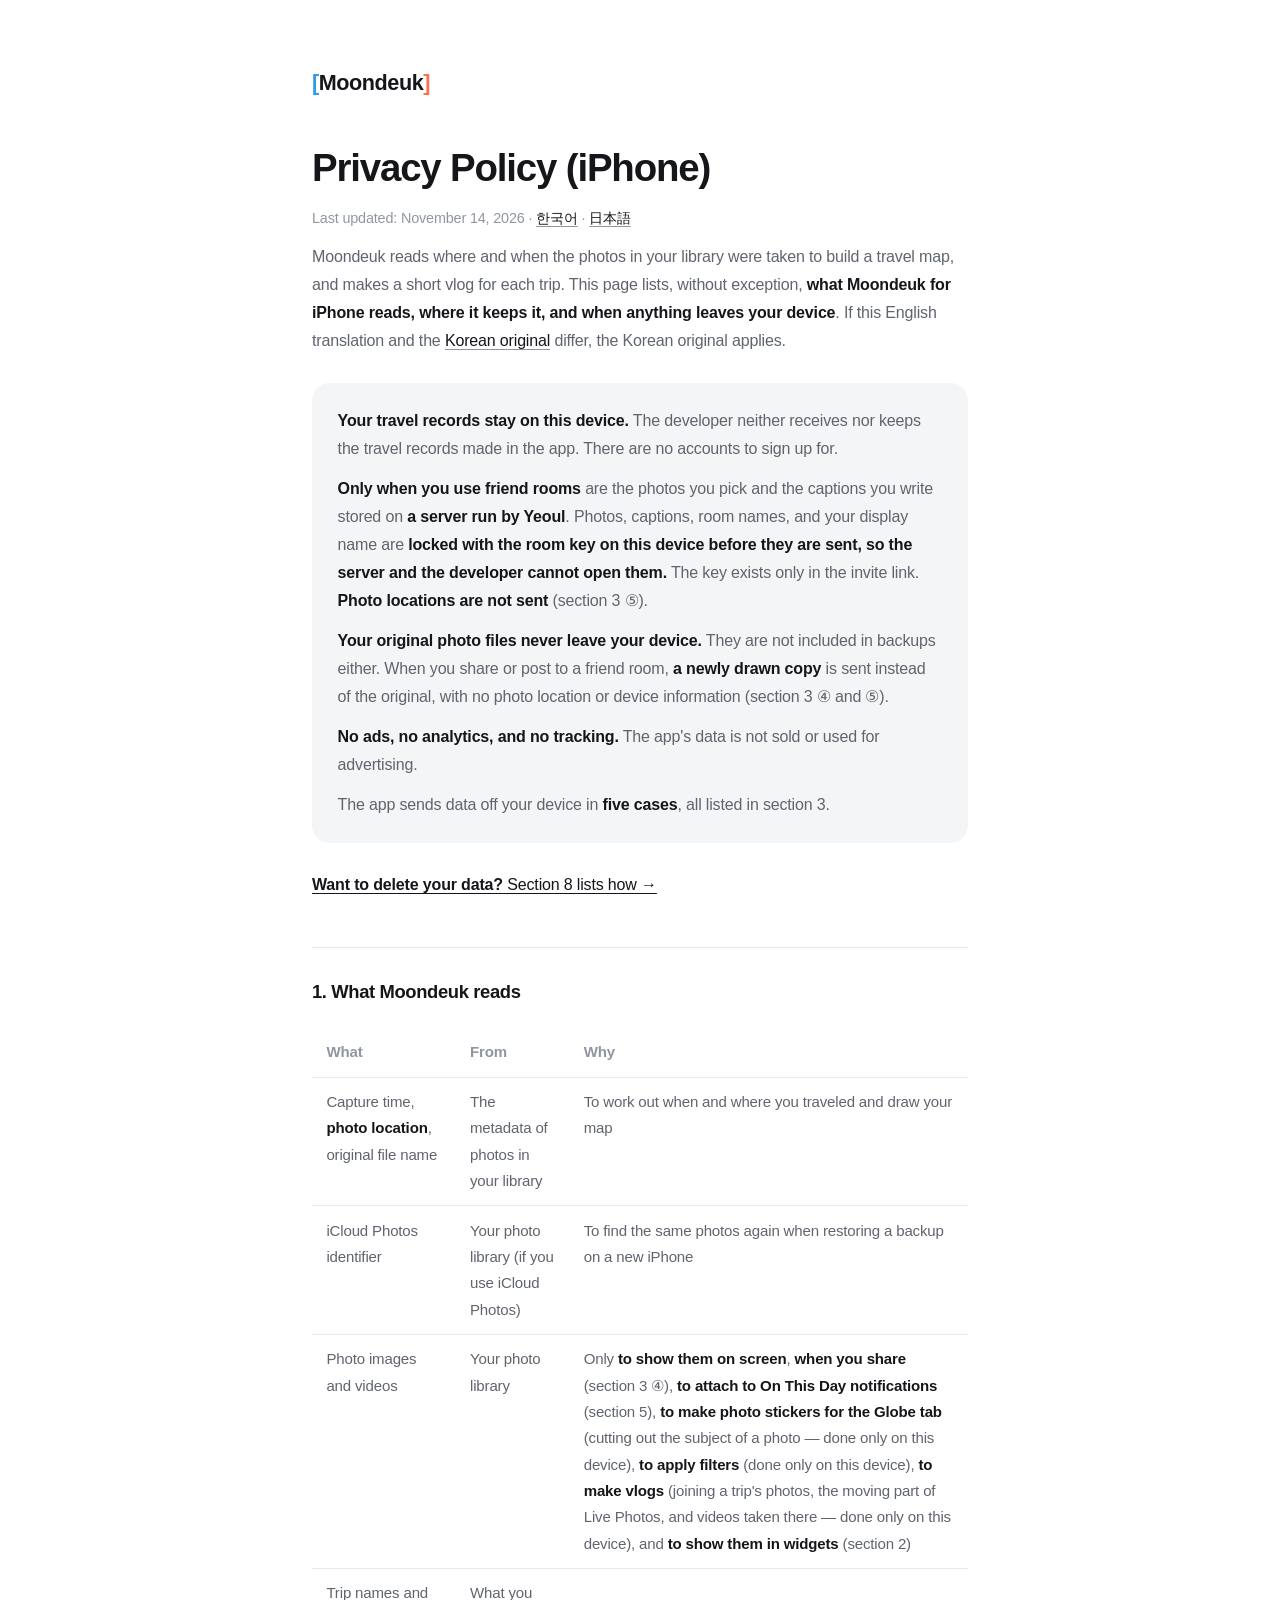
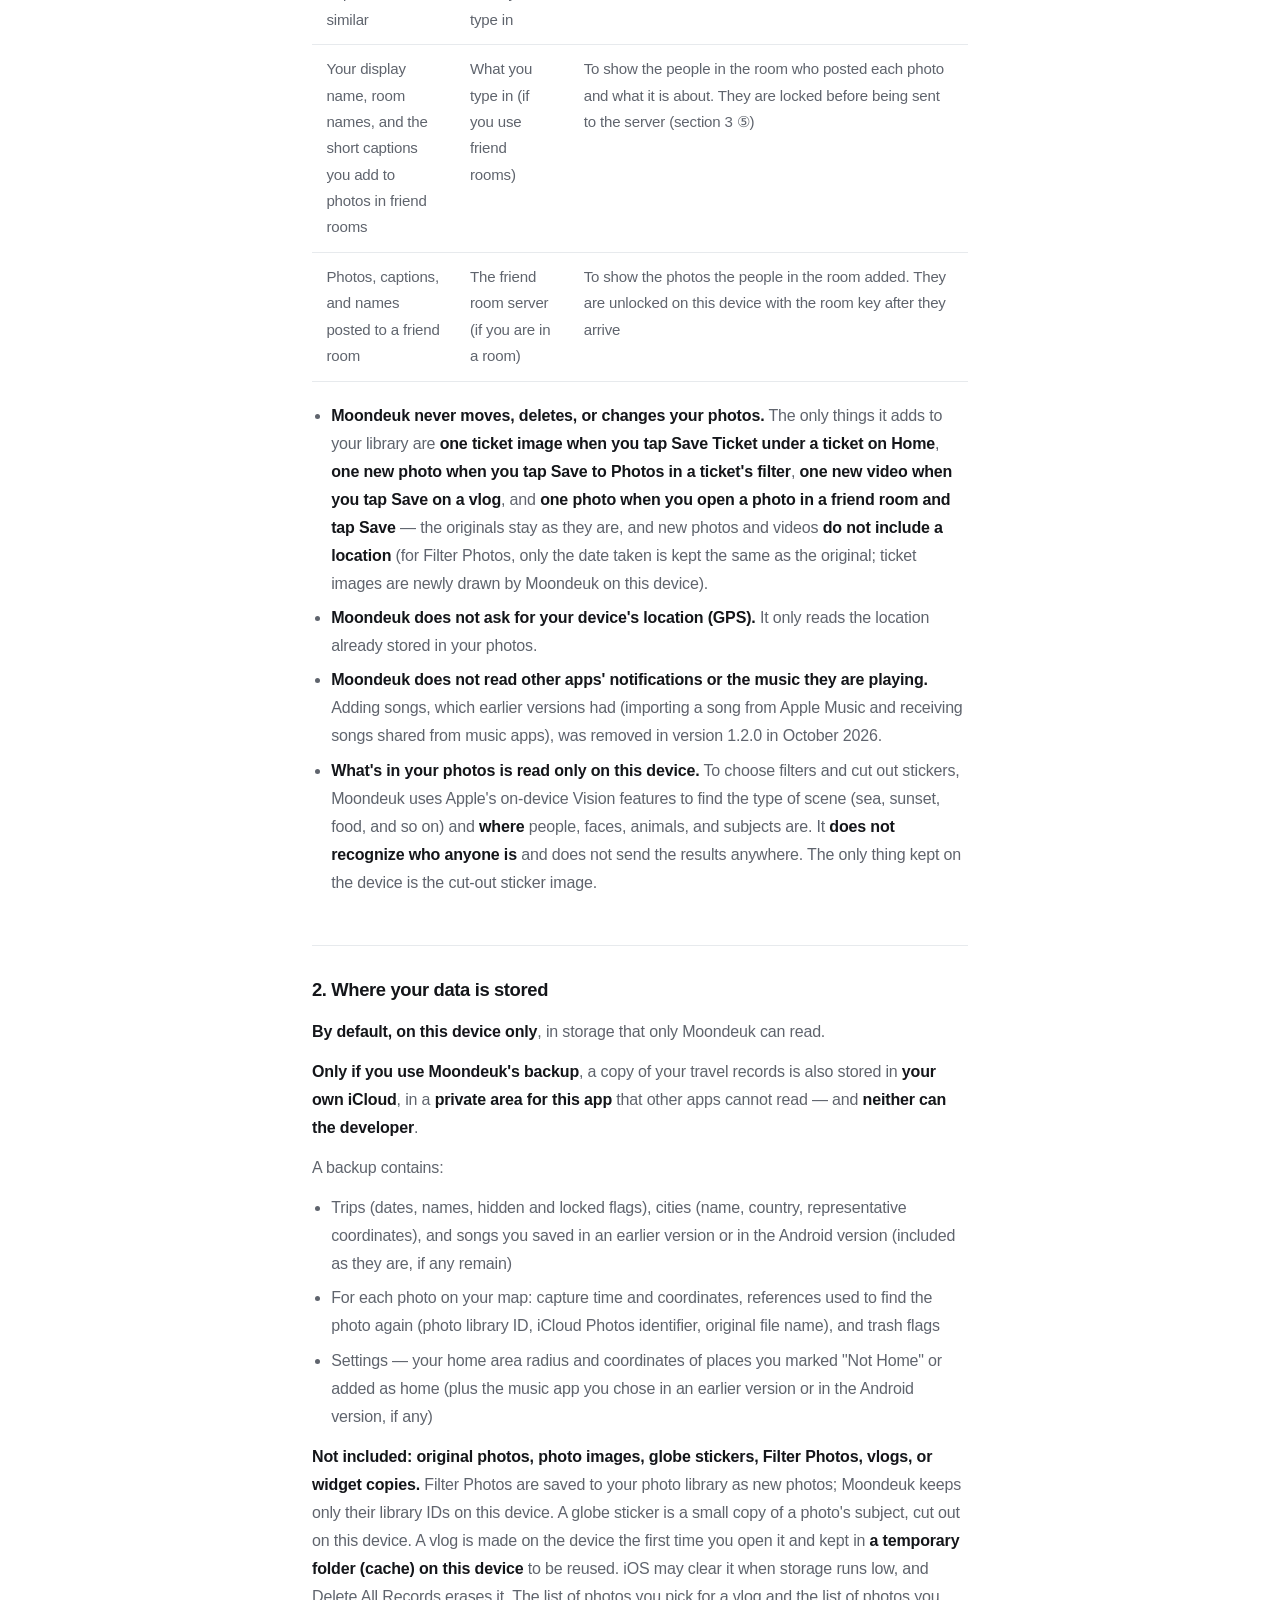
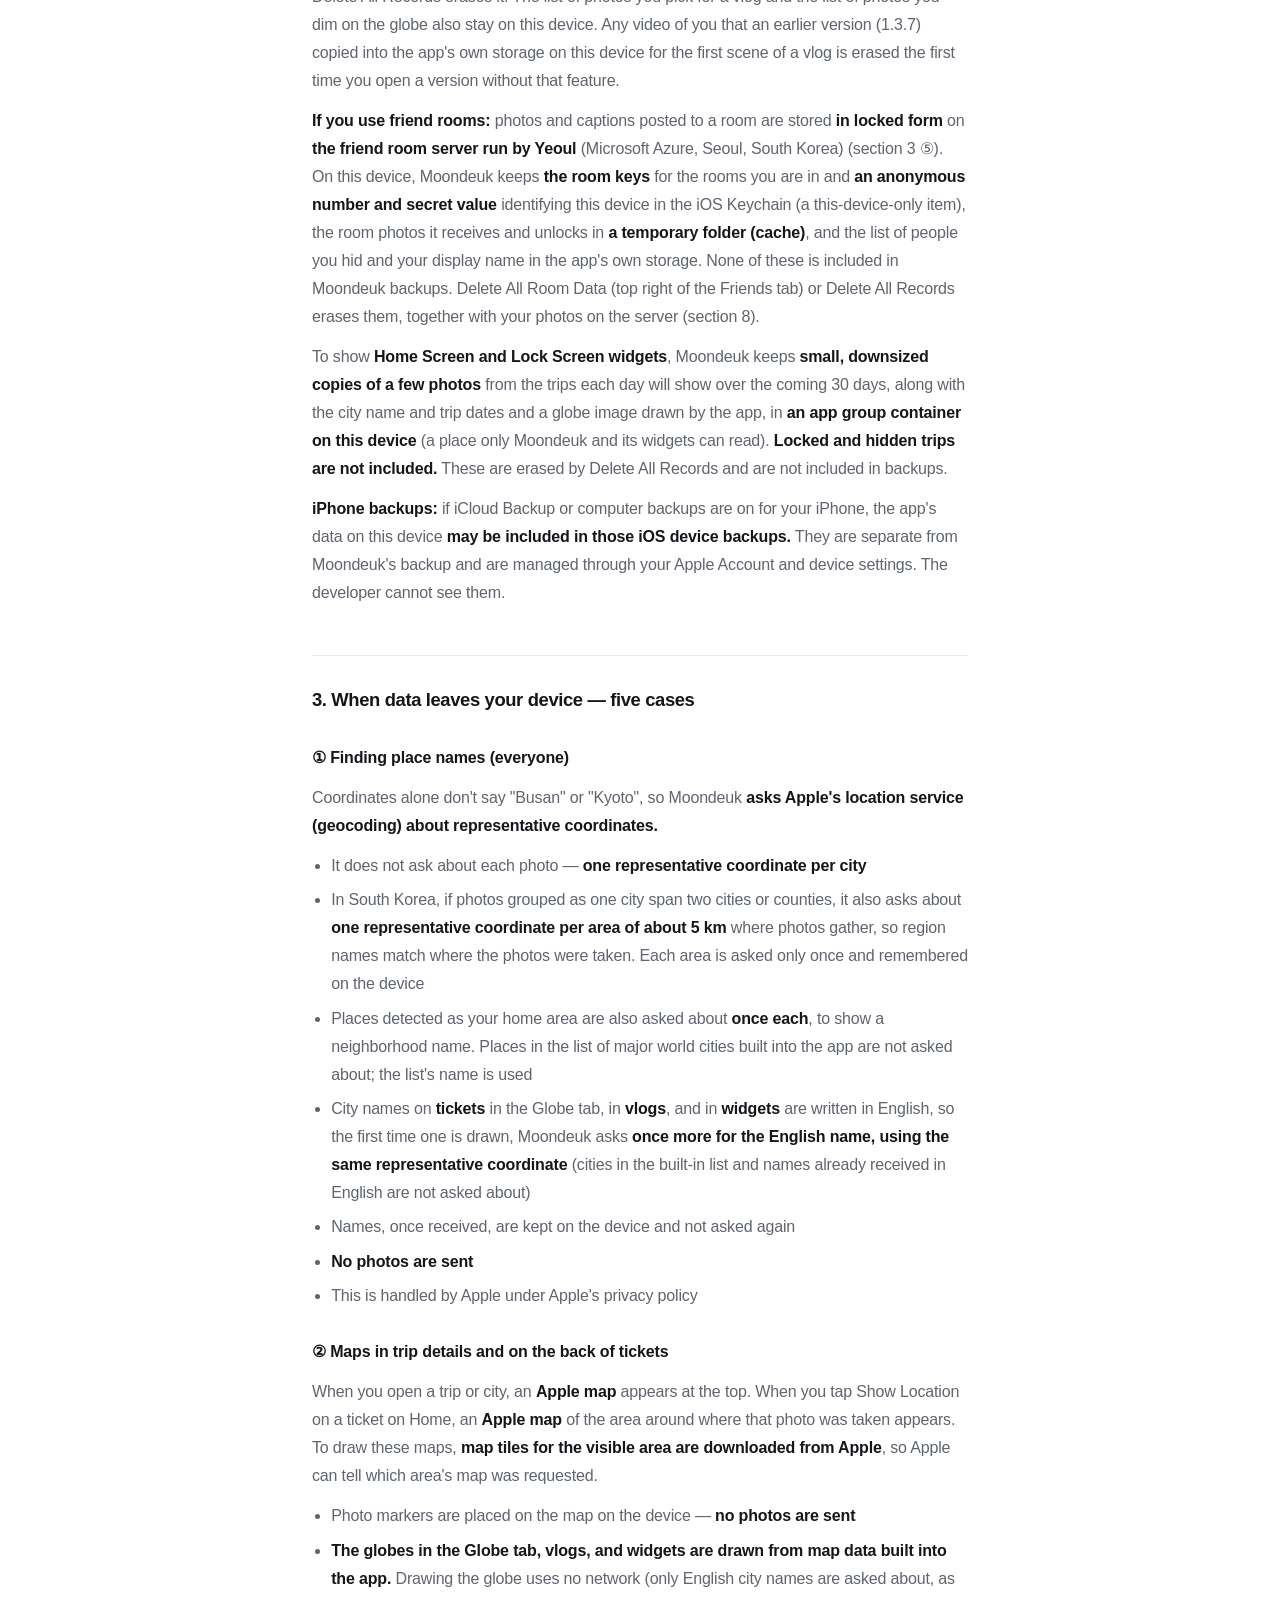
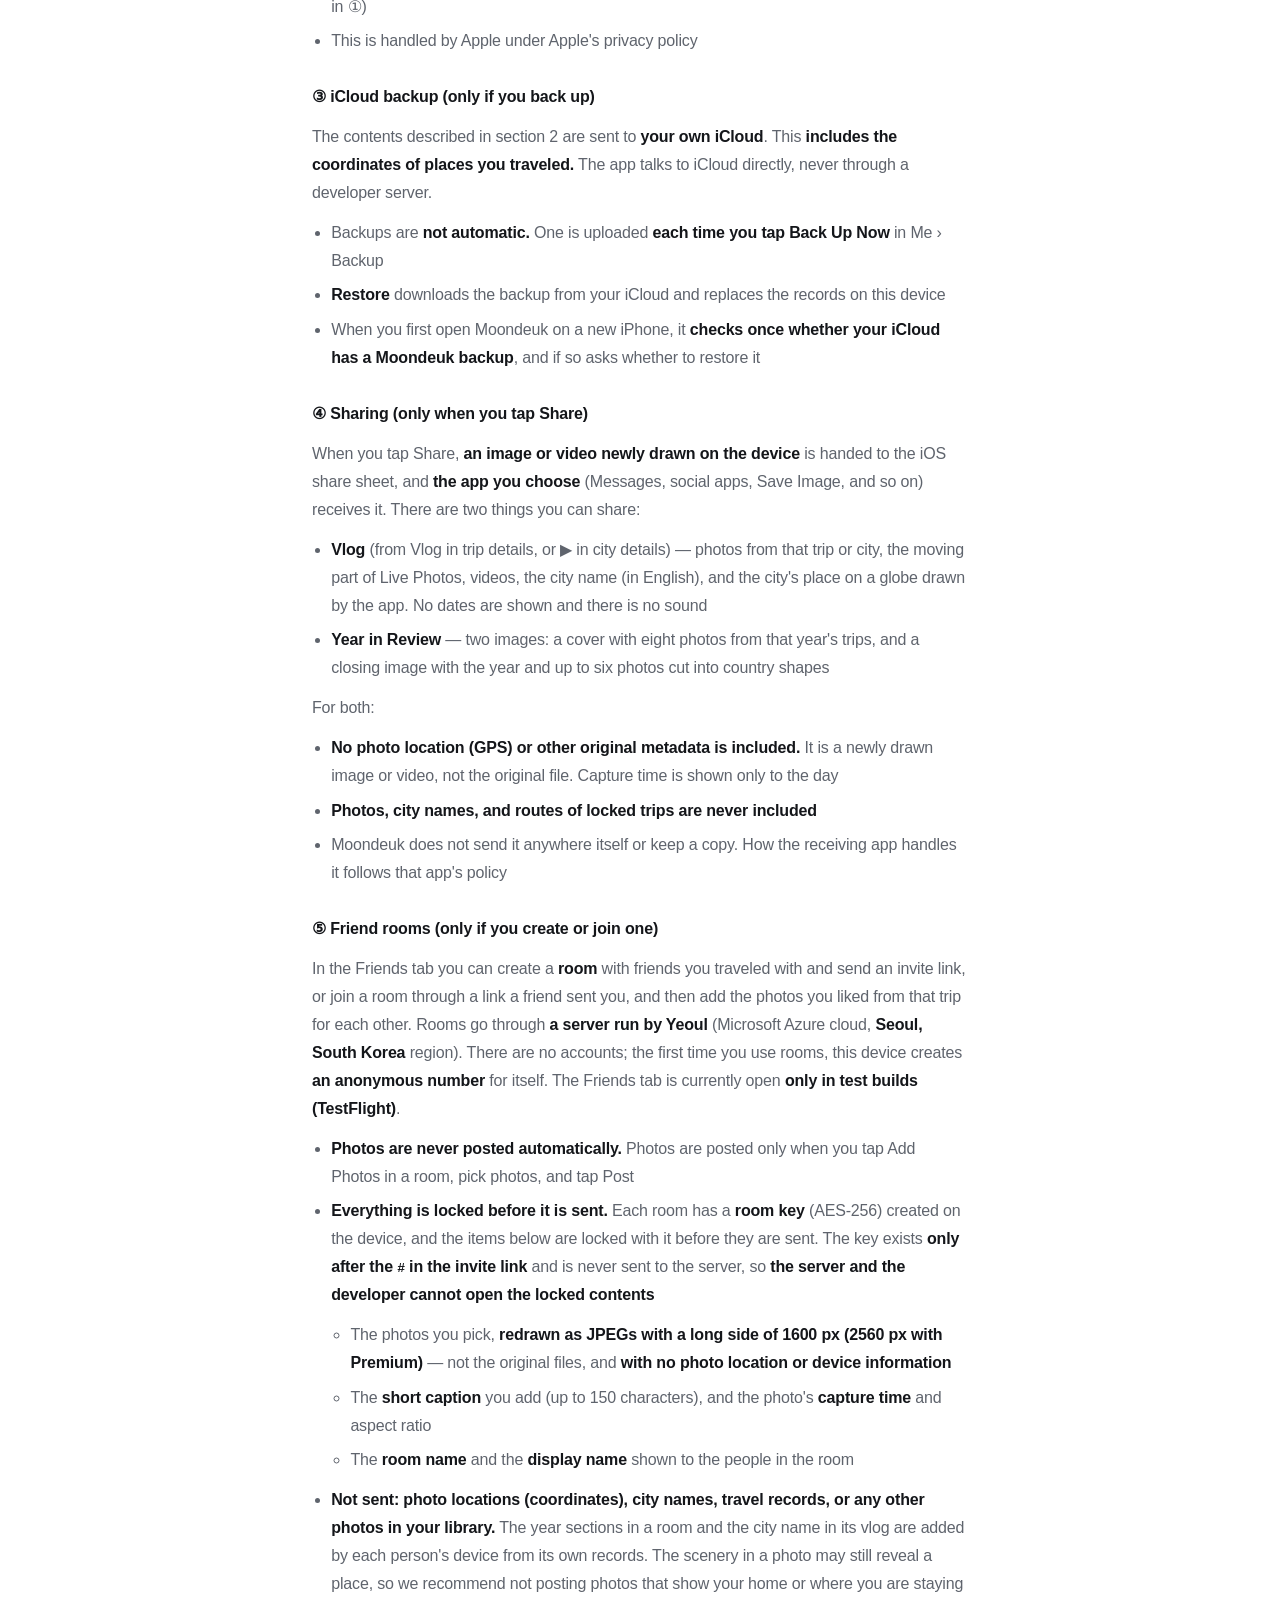
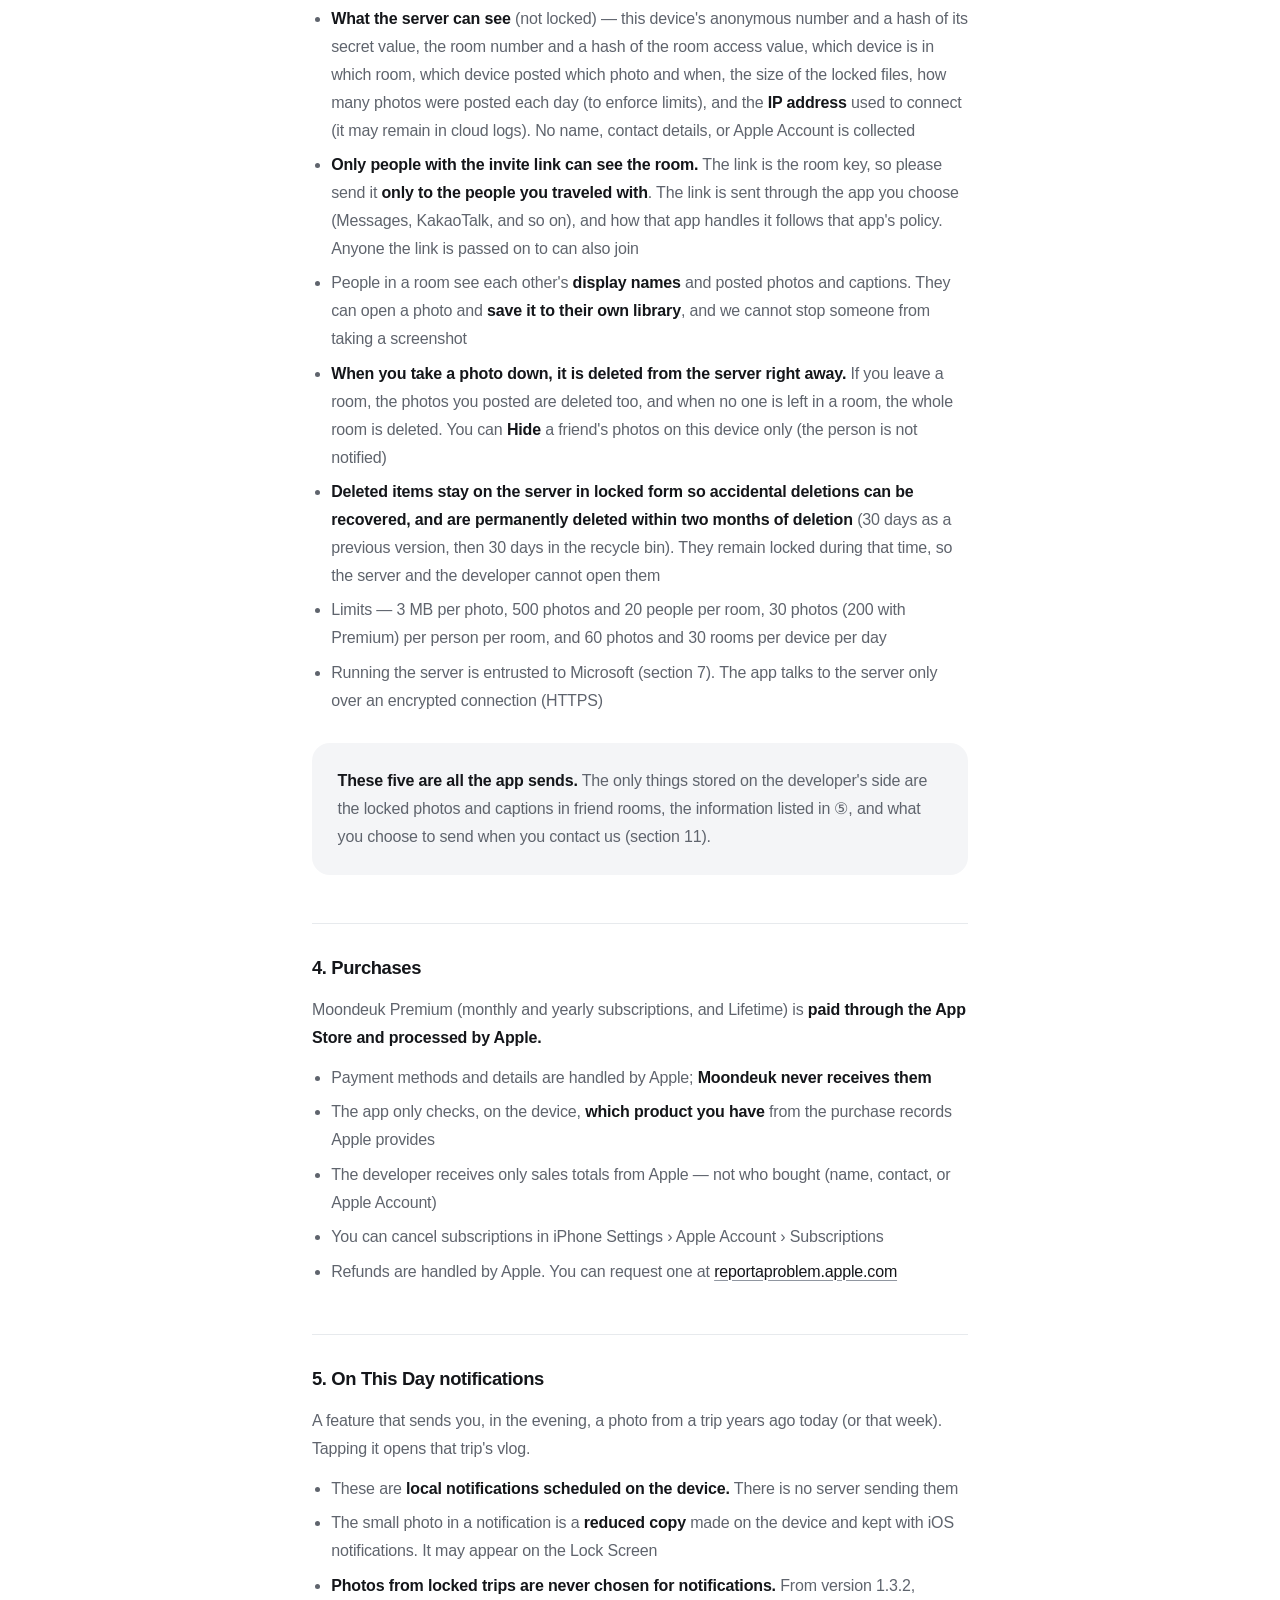
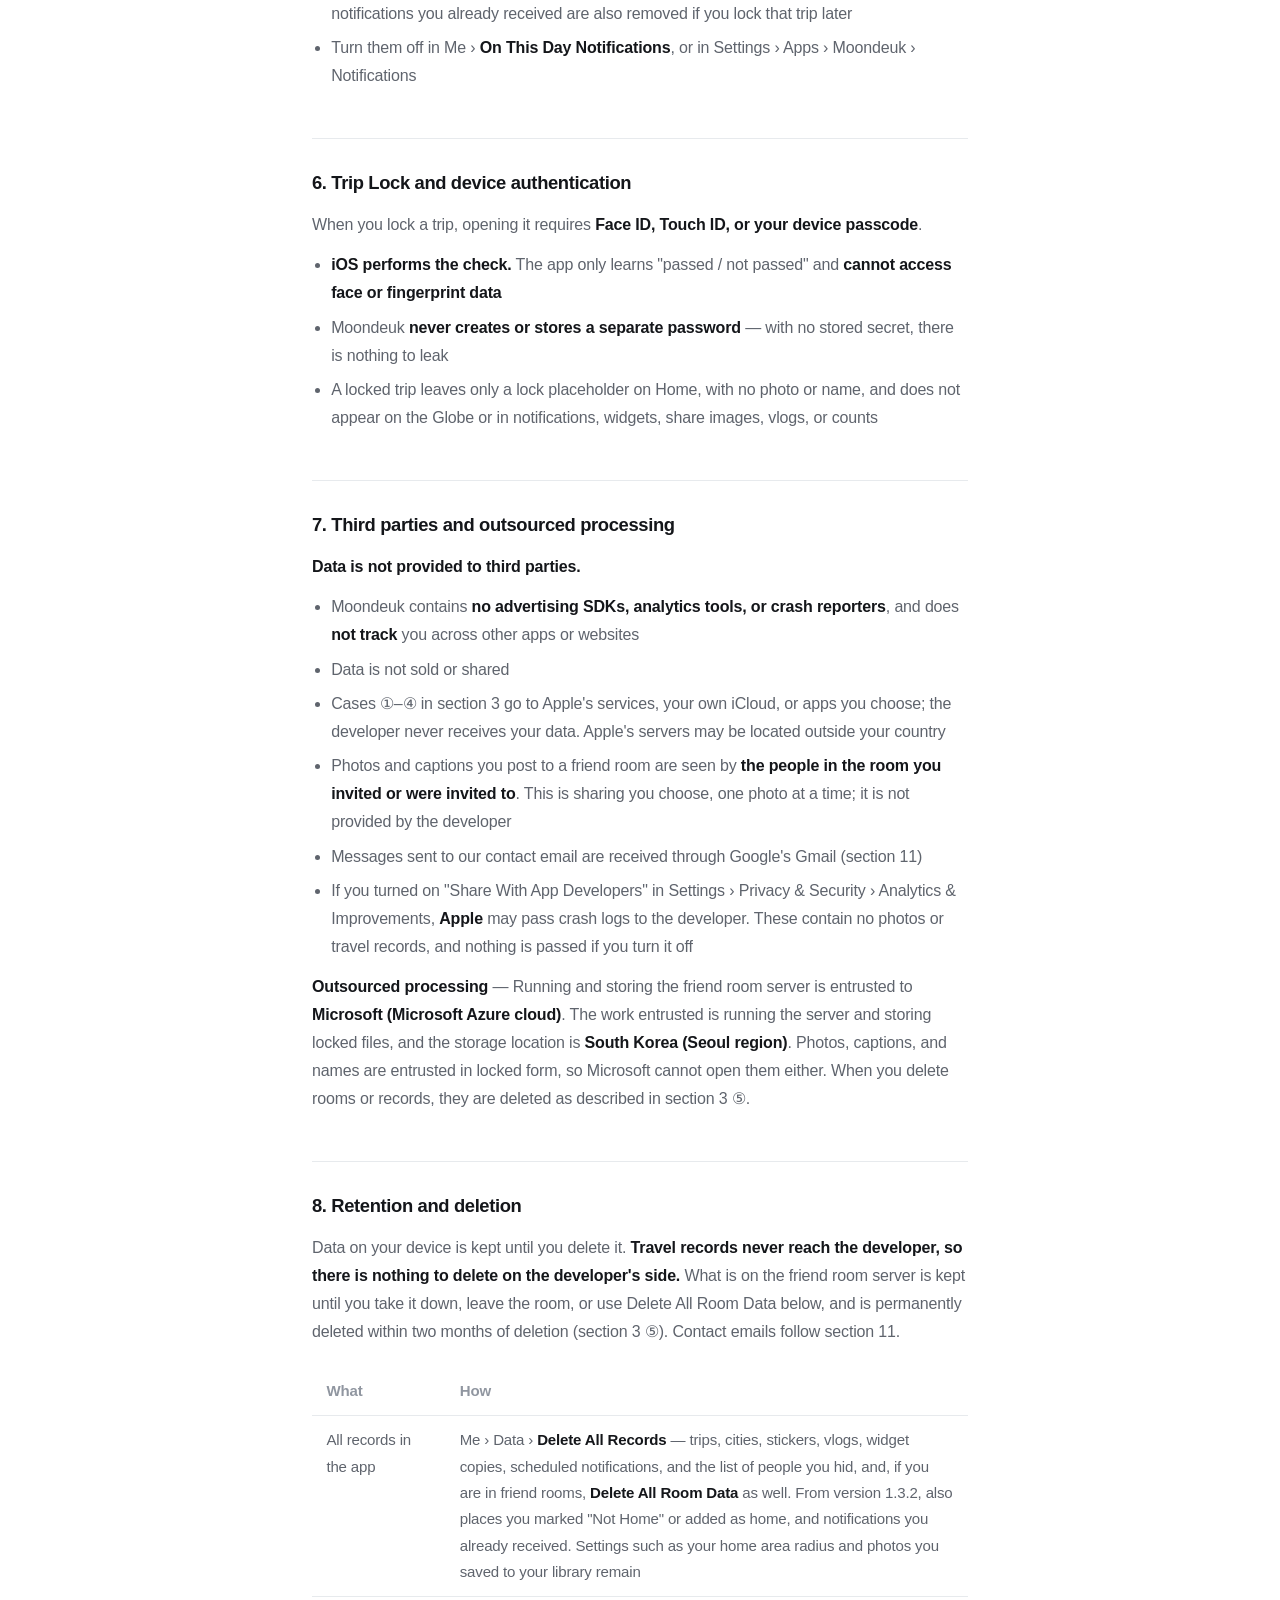
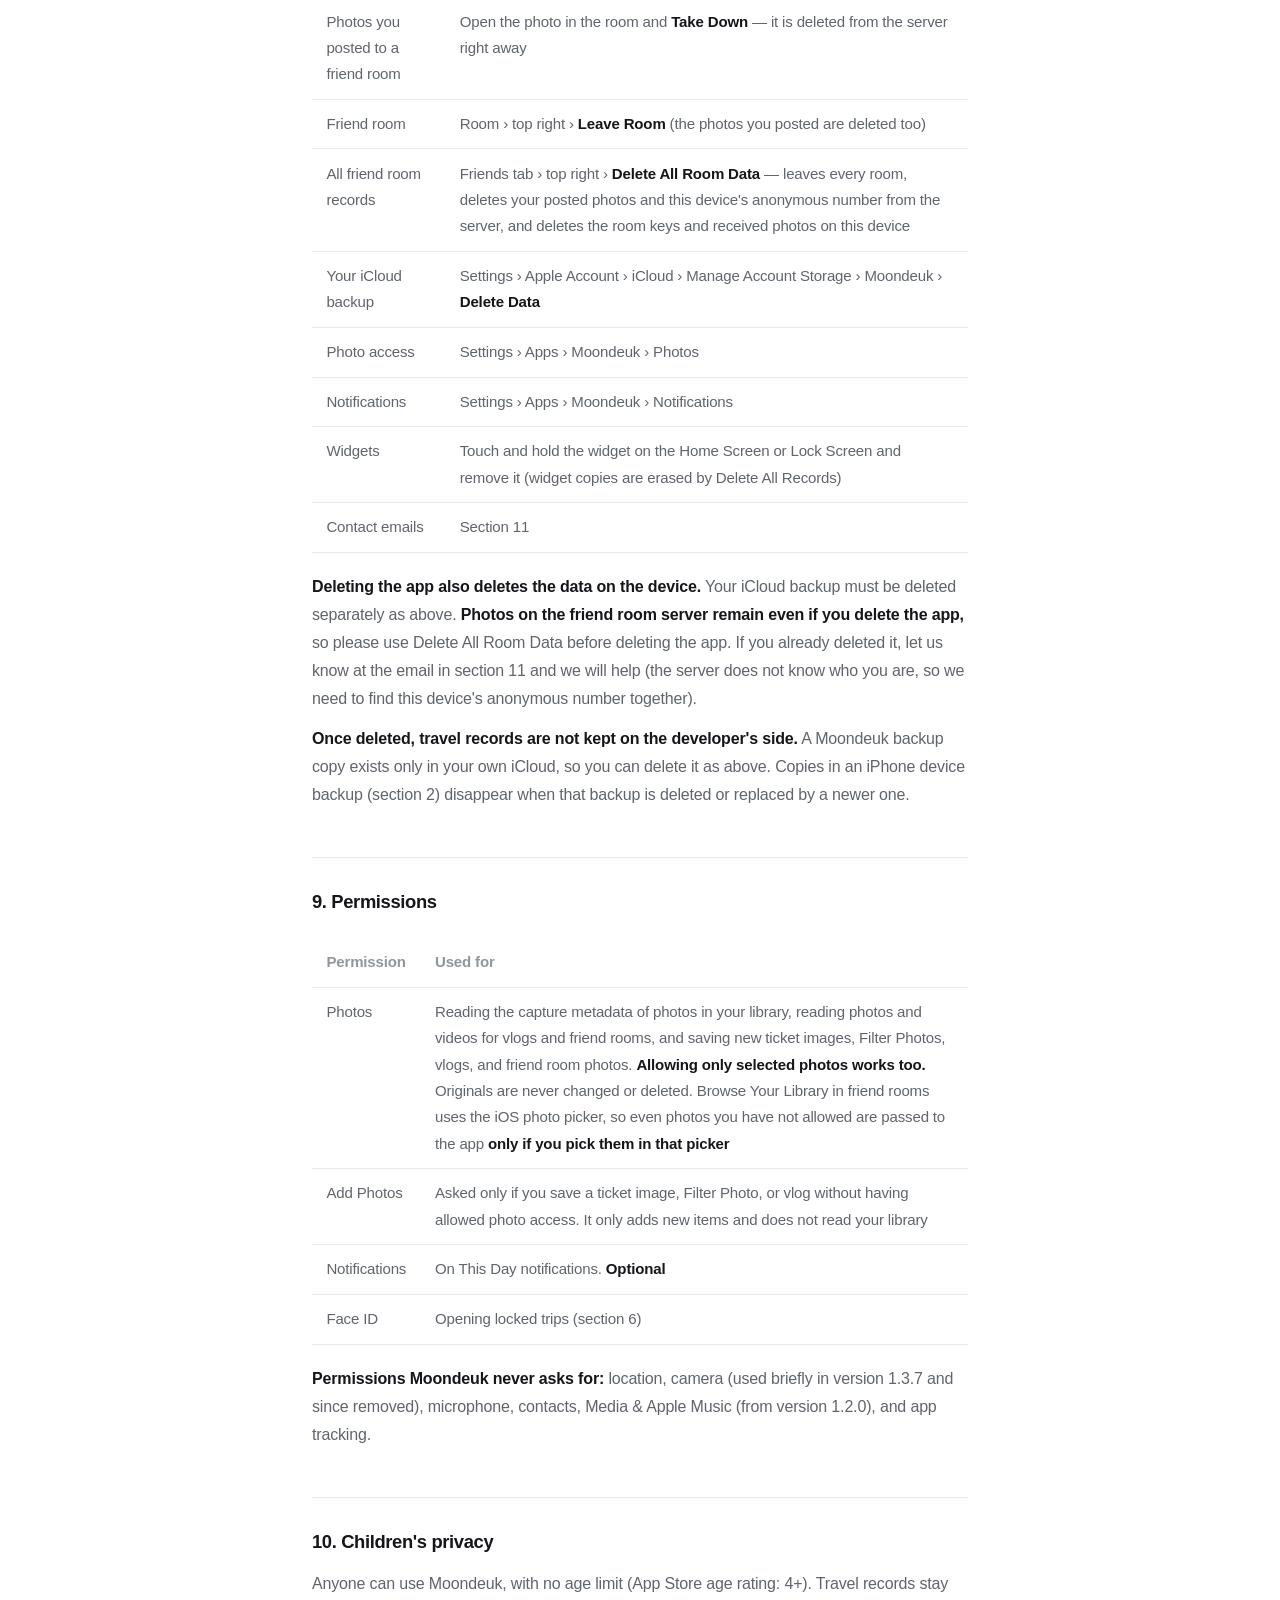
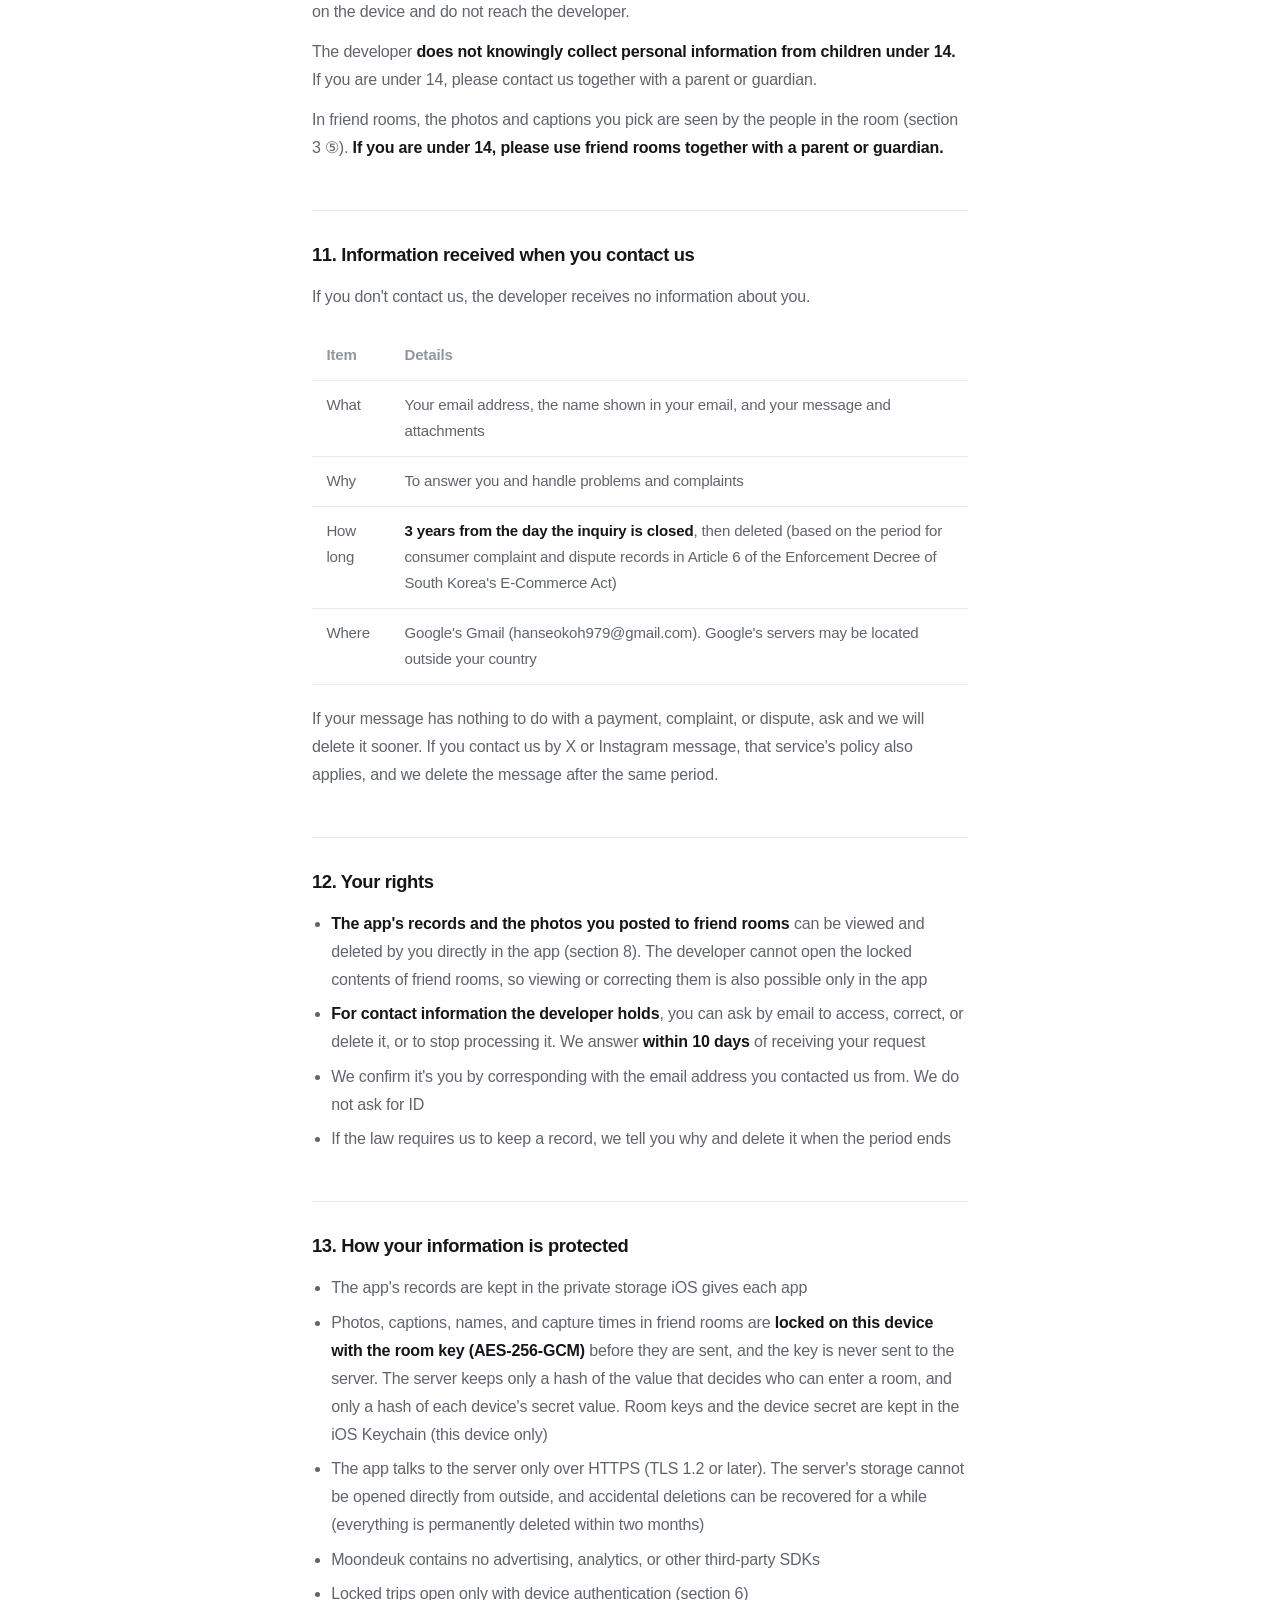
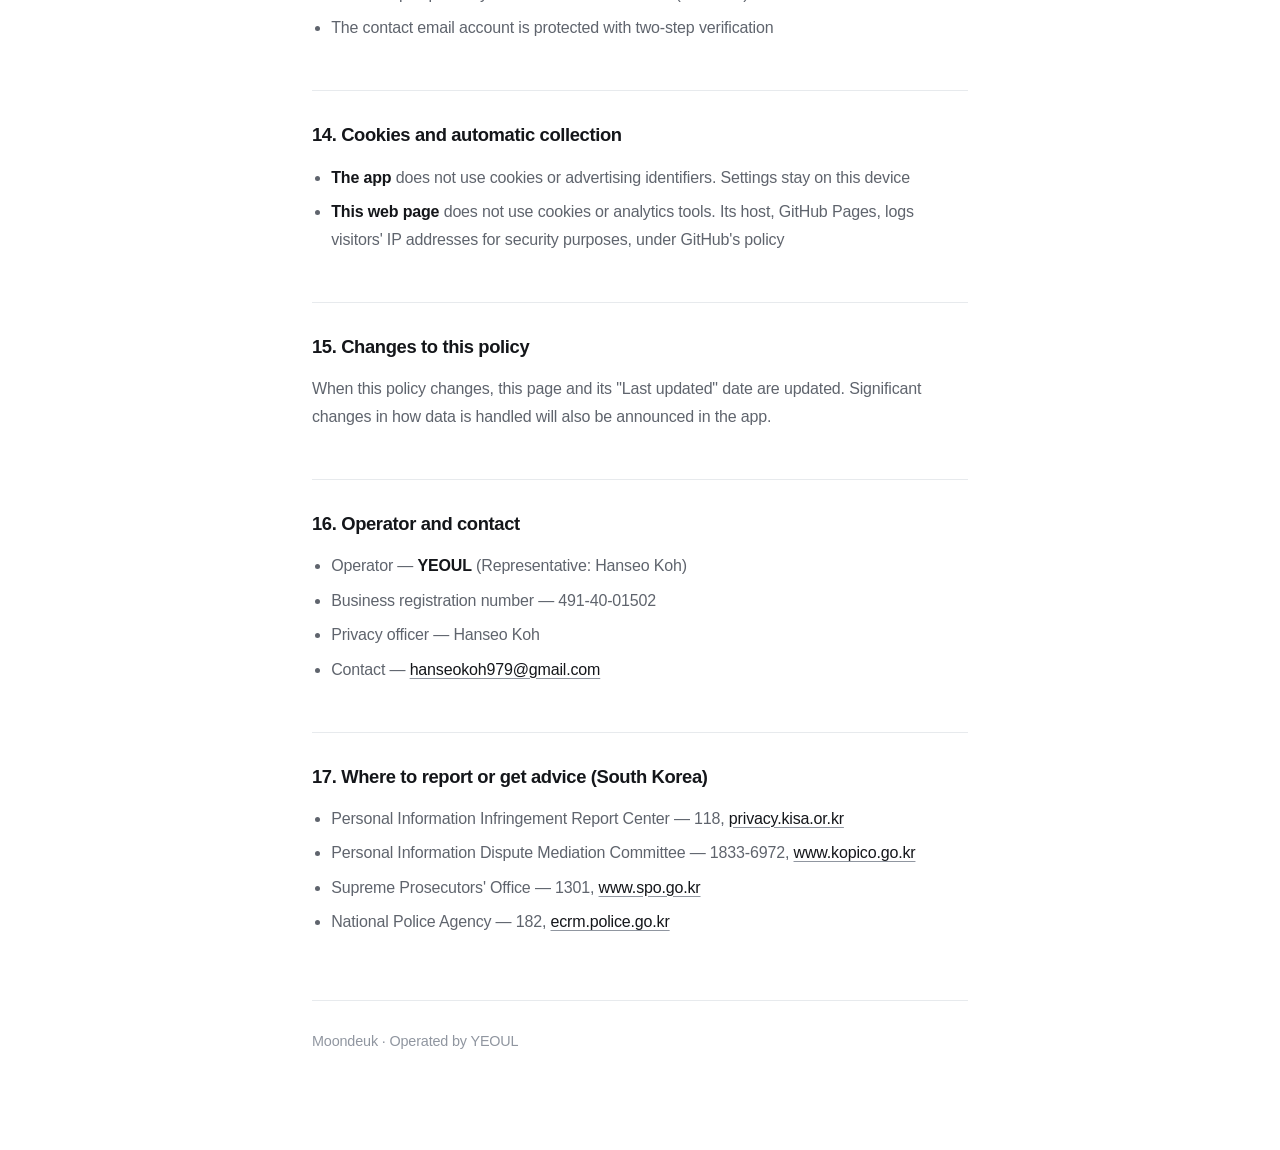
==== commit 4cb06dc9: "iPhone 판 개인정보처리방침: 친구 모임 → 친구 방 (한 · 영 · 일, 11월 14일) - iCloud 친구 모임을 걷고, 여울이 운영하는 서버(Microsoft Azure" ====
--- a/privacy-ios-en.html
+++ b/privacy-ios-en.html
@@ -13,7 +13,7 @@
   <a class="mark" href="./"><span class="b">[</span>Moondeuk<span class="c">]</span></a>
 
   <h1>Privacy Policy (iPhone)</h1>
-  <p class="meta">Last updated: November 7, 2026 · <a href="privacy-ios.html">한국어</a> · <a href="privacy-ios-ja.html">日本語</a></p>
+  <p class="meta">Last updated: November 14, 2026 · <a href="privacy-ios.html">한국어</a> · <a href="privacy-ios-ja.html">日本語</a></p>
 
   <p>Moondeuk reads where and when the photos in your library were taken to build a travel map, and makes a
      short vlog for each trip. This page lists, without exception, <strong>what Moondeuk for iPhone
@@ -21,14 +21,13 @@
      <a href="privacy-ios.html">Korean original</a> differ, the Korean original applies.</p>
 
   <div class="card">
-    <p><strong>Moondeuk has no servers.</strong> The developer neither receives nor keeps the travel records made in the app. There are no accounts to sign up for. The only thing the developer receives is what you choose to send when you contact us (section 11).</p>
-    <p><strong>Your original photos never leave your device.</strong> They are not included in backups either. Only when
-       <strong>you tap Share</strong> does a newly drawn image or video go to the app you choose — not the original file, and
-       not its location (section 3 ④).</p>
-    <p><strong>Only when you post a ticket to a friends group</strong> does a newly drawn ticket image go to the people in that group, together with
-       <strong>the spot where the photo was taken</strong>. Before it is posted, you are shown that spot on a map and asked to confirm (section 3 ⑤).</p>
-    <p><strong>No ads, no analytics, and no tracking.</strong> The app's data is not passed to any third party.</p>
-    <p>The app sends data off your device in <strong>five cases</strong>, all listed in section 3. None of them send anything to the developer.</p>
+    <p><strong>Your travel records stay on this device.</strong> The developer neither receives nor keeps the travel records made in the app. There are no accounts to sign up for.</p>
+    <p><strong>Only when you use friend rooms</strong> are the photos you pick and the captions you write stored on <strong>a server run by Yeoul</strong>. Photos, captions, room names, and your display name are
+       <strong>locked with the room key on this device before they are sent, so the server and the developer cannot open them.</strong> The key exists only in the invite link. <strong>Photo locations are not sent</strong> (section 3 ⑤).</p>
+    <p><strong>Your original photo files never leave your device.</strong> They are not included in backups either. When you share or post to a friend room,
+       <strong>a newly drawn copy</strong> is sent instead of the original, with no photo location or device information (section 3 ④ and ⑤).</p>
+    <p><strong>No ads, no analytics, and no tracking.</strong> The app's data is not sold or used for advertising.</p>
+    <p>The app sends data off your device in <strong>five cases</strong>, all listed in section 3.</p>
   </div>
 
   <p class="lead-link"><a href="#delete"><strong>Want to delete your data?</strong> Section 8 lists how →</a></p>
@@ -62,15 +61,21 @@
       <td></td>
     </tr>
     <tr>
-      <td>Names of people in your friends group</td>
-      <td>iCloud (if you are in a friends group)</td>
-      <td>To show who posted each ticket. These are the Apple Account names Apple shares with the people in the group. They are not stored; they are fetched when needed</td>
+      <td>Your display name, room names, and the short captions you add to photos in friend rooms</td>
+      <td>What you type in (if you use friend rooms)</td>
+      <td>To show the people in the room who posted each photo and what it is about. They are locked before being sent to the server (section 3 ⑤)</td>
+    </tr>
+    <tr>
+      <td>Photos, captions, and names posted to a friend room</td>
+      <td>The friend room server (if you are in a room)</td>
+      <td>To show the photos the people in the room added. They are unlocked on this device with the room key after they arrive</td>
     </tr>
   </table>
   </div>
   <ul>
     <li><strong>Moondeuk never moves, deletes, or changes your photos.</strong> The only things it adds to your library are <strong>one ticket image when you tap Save Ticket under a ticket on Home</strong>,
-        <strong>one new photo when you tap Save to Photos in a ticket's filter</strong>, and <strong>one new video when you tap Save on a vlog</strong> — the originals stay as they are,
+        <strong>one new photo when you tap Save to Photos in a ticket's filter</strong>, <strong>one new video when you tap Save on a vlog</strong>, and
+        <strong>one photo when you open a photo in a friend room and tap Save</strong> — the originals stay as they are,
         and new photos and videos <strong>do not include a location</strong> (for Filter Photos, only the date taken is kept the same as the original; ticket images are newly drawn by Moondeuk on this device).</li>
     <li><strong>Moondeuk does not ask for your device's location (GPS).</strong> It only reads the location already stored in your photos.</li>
     <li><strong>Moondeuk does not read other apps' notifications or the music they are playing.</strong> Adding songs, which earlier versions had (importing a song from
@@ -94,10 +99,10 @@
      A vlog is made on the device the first time you open it and kept in <strong>a temporary folder (cache) on this device</strong> to be reused. iOS may clear it when storage runs low, and Delete All Records erases it.
      The list of photos you pick for a vlog and the list of photos you dim on the globe also stay on this device.
      Any video of you that an earlier version (1.3.7) copied into the app's own storage on this device for the first scene of a vlog is erased the first time you open a version without that feature.</p>
-  <p><strong>If you are in a friends group:</strong> tickets posted to the group (image, city, country, spot where the photo was taken, and time posted) are stored in
-     <strong>the iCloud of the person who created the group</strong> (in the space this app shares with the group, within its own area of iCloud) and use that person's iCloud storage.
-     The developer cannot read them. On this device, Moondeuk keeps the ticket images it receives in <strong>a temporary folder (cache)</strong> and records which of your photos you posted and the people you hid
-     in the app's own storage. None of these is included in Moondeuk backups, and both are erased by Delete All Records (the group and its tickets in iCloud remain — see section 8).</p>
+  <p><strong>If you use friend rooms:</strong> photos and captions posted to a room are stored <strong>in locked form</strong> on <strong>the friend room server run by Yeoul</strong> (Microsoft Azure, Seoul, South Korea) (section 3 ⑤).
+     On this device, Moondeuk keeps <strong>the room keys</strong> for the rooms you are in and <strong>an anonymous number and secret value</strong> identifying this device in the iOS Keychain (a this-device-only item),
+     the room photos it receives and unlocks in <strong>a temporary folder (cache)</strong>, and the list of people you hid and your display name in the app's own storage. None of these is included in Moondeuk backups.
+     Delete All Room Data (top right of the Friends tab) or Delete All Records erases them, together with your photos on the server (section 8).</p>
   <p>To show <strong>Home Screen and Lock Screen widgets</strong>, Moondeuk keeps <strong>small, downsized copies of a few photos</strong> from the trips each day will show
      over the coming 30 days, along with the city name and trip dates and a globe image drawn by the app, in <strong>an app group container on this device</strong> (a place only
      Moondeuk and its widgets can read). <strong>Locked and hidden trips are not included.</strong> These are erased by Delete All Records and are not included in backups.</p>
@@ -153,27 +158,35 @@
     <li><strong>Photos, city names, and routes of locked trips are never included</strong></li>
     <li>Moondeuk does not send it anywhere itself or keep a copy. How the receiving app handles it follows that app's policy</li>
   </ul>
-  <h3>⑤ Friends groups (only if you create or join one)</h3>
-  <p>In the Friends tab you can create a group and send an invite link, or join a group through a link a friend sent you, and then share travel tickets with the people in it.
-     Groups work through <strong>Apple's iCloud sharing</strong>. Nothing passes through a developer server, and <strong>the developer cannot see the contents.</strong> Everyone in a group must be signed in to iCloud.</p>
-  <ul>
-    <li><strong>Tickets are never posted automatically.</strong> A ticket is posted, one at a time, only when you tap Share with Friends on the screen that opens when you tap a photo in the Globe tab, check the spot on the map, and tap Share This Location</li>
-    <li>What is posted — <strong>one ticket image</strong> newly drawn on the device (the photo, the city and country names in English, the trip's dates and length, and the day the photo was taken),
-        <strong>the city name and country</strong>, <strong>the coordinates of the spot where the photo was taken</strong> (the city's representative coordinates if the photo has no location), and the time it was posted</li>
-    <li><strong>The spot is sent as exact coordinates.</strong> People in the group can look at it closely on a satellite map. We recommend not posting photos taken near your home or where you are staying</li>
-    <li><strong>Your original photo and its original metadata are not sent</strong> — the image file is newly drawn, so it carries no photo location or device information (the coordinates are sent separately, as above)</li>
-    <li><strong>Only people invited into that group can see it.</strong> The person who created the group can invite and remove people, up to 100 per group. People in the group can see each other's
-        Apple Account names, and Apple's sharing window shows information about the people in the group as Apple determines</li>
-    <li>Tickets are stored in <strong>the iCloud of the person who created the group</strong> (section 2). Invite links are sent through the app you choose (Messages, Mail, and so on)</li>
-    <li><strong>When you take a ticket down, it is removed from the group right away.</strong> If you leave a group, your tickets are taken down too, and if the creator deletes the group, the group and all its tickets are deleted.
-        However, we cannot stop someone in the group who has already seen it from taking a screenshot</li>
-    <li><strong>Photos from locked or hidden trips cannot be posted</strong> (they do not appear in the Globe tab)</li>
-    <li>If you tap <strong>Report</strong> on a friend's ticket, your mail app opens with a message to the developer containing that ticket's city, country, poster's name, and ticket ID
-        (it reaches the developer only if you send it — section 11; the ticket image and the spot are not included). <strong>Hide This Person's Tickets</strong> is recorded only on this device, and the person is not notified</li>
-    <li>This processing is done by Apple and is governed by Apple's privacy policy</li>
-  </ul>
-
-  <div class="card"><p><strong>These five are all the app sends.</strong> The only thing that reaches the developer is what you choose to send when you contact us (section 11).</p></div>
+  <h3>⑤ Friend rooms (only if you create or join one)</h3>
+  <p>In the Friends tab you can create a <strong>room</strong> with friends you traveled with and send an invite link, or join a room through a link a friend sent you, and then add the photos you liked from that trip for each other.
+     Rooms go through <strong>a server run by Yeoul</strong> (Microsoft Azure cloud, <strong>Seoul, South Korea</strong> region). There are no accounts; the first time you use rooms, this device creates
+     <strong>an anonymous number</strong> for itself. The Friends tab is currently open <strong>only in test builds (TestFlight)</strong>.</p>
+  <ul>
+    <li><strong>Photos are never posted automatically.</strong> Photos are posted only when you tap Add Photos in a room, pick photos, and tap Post</li>
+    <li><strong>Everything is locked before it is sent.</strong> Each room has a <strong>room key</strong> (AES-256) created on the device, and the items below are locked with it before they are sent. The key exists
+        <strong>only after the <code>#</code> in the invite link</strong> and is never sent to the server, so <strong>the server and the developer cannot open the locked contents</strong>
+      <ul>
+        <li>The photos you pick, <strong>redrawn as JPEGs with a long side of 1600 px (2560 px with Premium)</strong> — not the original files, and <strong>with no photo location or device information</strong></li>
+        <li>The <strong>short caption</strong> you add (up to 150 characters), and the photo's <strong>capture time</strong> and aspect ratio</li>
+        <li>The <strong>room name</strong> and the <strong>display name</strong> shown to the people in the room</li>
+      </ul>
+    </li>
+    <li><strong>Not sent: photo locations (coordinates), city names, travel records, or any other photos in your library.</strong> The year sections in a room and the city name in its vlog are added by each person's device from its own records.
+        The scenery in a photo may still reveal a place, so we recommend not posting photos that show your home or where you are staying</li>
+    <li><strong>What the server can see</strong> (not locked) — this device's anonymous number and a hash of its secret value, the room number and a hash of the room access value, which device is in which room, which device posted which photo and when,
+        the size of the locked files, how many photos were posted each day (to enforce limits), and the <strong>IP address</strong> used to connect (it may remain in cloud logs). No name, contact details, or Apple Account is collected</li>
+    <li><strong>Only people with the invite link can see the room.</strong> The link is the room key, so please send it <strong>only to the people you traveled with</strong>. The link is sent through the app you choose (Messages, KakaoTalk, and so on),
+        and how that app handles it follows that app's policy. Anyone the link is passed on to can also join</li>
+    <li>People in a room see each other's <strong>display names</strong> and posted photos and captions. They can open a photo and <strong>save it to their own library</strong>, and we cannot stop someone from taking a screenshot</li>
+    <li><strong>When you take a photo down, it is deleted from the server right away.</strong> If you leave a room, the photos you posted are deleted too, and when no one is left in a room, the whole room is deleted.
+        You can <strong>Hide</strong> a friend's photos on this device only (the person is not notified)</li>
+    <li><strong>Deleted items stay on the server in locked form so accidental deletions can be recovered, and are permanently deleted within two months of deletion</strong> (30 days as a previous version, then 30 days in the recycle bin). They remain locked during that time, so the server and the developer cannot open them</li>
+    <li>Limits — 3 MB per photo, 500 photos and 20 people per room, 30 photos (200 with Premium) per person per room, and 60 photos and 30 rooms per device per day</li>
+    <li>Running the server is entrusted to Microsoft (section 7). The app talks to the server only over an encrypted connection (HTTPS)</li>
+  </ul>
+
+  <div class="card"><p><strong>These five are all the app sends.</strong> The only things stored on the developer's side are the locked photos and captions in friend rooms, the information listed in ⑤, and what you choose to send when you contact us (section 11).</p></div>
 
   <h2>4. Purchases</h2>
   <p>Moondeuk Premium (monthly and yearly subscriptions, and Lifetime) is <strong>paid through the App Store and processed by Apple.</strong></p>
@@ -199,29 +212,33 @@
   <ul>
     <li><strong>iOS performs the check.</strong> The app only learns "passed / not passed" and <strong>cannot access face or fingerprint data</strong></li>
     <li>Moondeuk <strong>never creates or stores a separate password</strong> — with no stored secret, there is nothing to leak</li>
-    <li>A locked trip leaves only a lock placeholder on Home, with no photo or name, and does not appear on the Globe or in notifications, widgets, share images, vlogs, friends groups, or counts</li>
-  </ul>
-
-  <h2>7. Third parties</h2>
-  <p><strong>None.</strong></p>
+    <li>A locked trip leaves only a lock placeholder on Home, with no photo or name, and does not appear on the Globe or in notifications, widgets, share images, vlogs, or counts</li>
+  </ul>
+
+  <h2>7. Third parties and outsourced processing</h2>
+  <p><strong>Data is not provided to third parties.</strong></p>
   <ul>
     <li>Moondeuk contains <strong>no advertising SDKs, analytics tools, or crash reporters</strong>, and does <strong>not track</strong> you across other apps or websites</li>
     <li>Data is not sold or shared</li>
-    <li>Cases ①–⑤ in section 3 go to Apple's services, your own iCloud, apps you choose, or friends groups you choose; the developer never receives your data. Apple's servers may be located outside your country</li>
-    <li>Tickets and spots you post to a friends group are seen by <strong>the people in the group you invited or were invited to</strong>. This is sharing you choose, one ticket at a time; it is not provided by the developer</li>
+    <li>Cases ①–④ in section 3 go to Apple's services, your own iCloud, or apps you choose; the developer never receives your data. Apple's servers may be located outside your country</li>
+    <li>Photos and captions you post to a friend room are seen by <strong>the people in the room you invited or were invited to</strong>. This is sharing you choose, one photo at a time; it is not provided by the developer</li>
     <li>Messages sent to our contact email are received through Google's Gmail (section 11)</li>
     <li>If you turned on "Share With App Developers" in Settings › Privacy &amp; Security › Analytics &amp; Improvements, <strong>Apple</strong> may pass crash logs to the developer.
         These contain no photos or travel records, and nothing is passed if you turn it off</li>
   </ul>
+  <p><strong>Outsourced processing</strong> — Running and storing the friend room server is entrusted to <strong>Microsoft (Microsoft Azure cloud)</strong>. The work entrusted is running the server and storing locked files,
+     and the storage location is <strong>South Korea (Seoul region)</strong>. Photos, captions, and names are entrusted in locked form, so Microsoft cannot open them either. When you delete rooms or records, they are deleted as described in section 3 ⑤.</p>
 
   <h2 id="delete">8. Retention and deletion</h2>
-  <p>Data on your device is kept until you delete it. <strong>The app's records never reach the developer, so there is nothing to delete on the developer's side.</strong> Contact emails follow section 11.</p>
+  <p>Data on your device is kept until you delete it. <strong>Travel records never reach the developer, so there is nothing to delete on the developer's side.</strong> What is on the friend room server is kept until you take it down, leave the room,
+     or use Delete All Room Data below, and is permanently deleted within two months of deletion (section 3 ⑤). Contact emails follow section 11.</p>
   <div class="scroll">
   <table>
     <tr><th>What</th><th>How</th></tr>
-    <tr><td>All records in the app</td><td>Me › Data › <strong>Delete All Records</strong> — trips, cities, stickers, vlogs, widget copies, scheduled notifications, ticket images received from friends, and the list of people you hid. From version 1.3.2, also places you marked "Not Home" or added as home, and notifications you already received. Settings such as your home area radius, photos you saved to your library, and <strong>friends groups and posted tickets in iCloud</strong> remain</td></tr>
-    <tr><td>Tickets you posted to a friends group</td><td>Tap "Shared with Friends" on the screen that opens when you tap a photo in the Globe tab and <strong>Take Down</strong>, or open the ticket in the Friends tab and <strong>Take Down</strong> — it is removed from the group right away</td></tr>
-    <tr><td>Friends group</td><td>Friends tab › top right › <strong>Leave Group</strong> (your tickets are taken down too). If you created the group, <strong>Delete Group</strong> (the group and its tickets are deleted for everyone in it)</td></tr>
+    <tr><td>All records in the app</td><td>Me › Data › <strong>Delete All Records</strong> — trips, cities, stickers, vlogs, widget copies, scheduled notifications, and the list of people you hid, and, if you are in friend rooms, <strong>Delete All Room Data</strong> as well. From version 1.3.2, also places you marked "Not Home" or added as home, and notifications you already received. Settings such as your home area radius and photos you saved to your library remain</td></tr>
+    <tr><td>Photos you posted to a friend room</td><td>Open the photo in the room and <strong>Take Down</strong> — it is deleted from the server right away</td></tr>
+    <tr><td>Friend room</td><td>Room › top right › <strong>Leave Room</strong> (the photos you posted are deleted too)</td></tr>
+    <tr><td>All friend room records</td><td>Friends tab › top right › <strong>Delete All Room Data</strong> — leaves every room, deletes your posted photos and this device's anonymous number from the server, and deletes the room keys and received photos on this device</td></tr>
     <tr><td>Your iCloud backup</td><td>Settings › Apple Account › iCloud › Manage Account Storage › Moondeuk › <strong>Delete Data</strong></td></tr>
     <tr><td>Photo access</td><td>Settings › Apps › Moondeuk › Photos</td></tr>
     <tr><td>Notifications</td><td>Settings › Apps › Moondeuk › Notifications</td></tr>
@@ -229,16 +246,17 @@
     <tr><td>Contact emails</td><td>Section 11</td></tr>
   </table>
   </div>
-  <p><strong>Deleting the app also deletes the data on the device.</strong> Your iCloud backup and friends groups must be deleted separately as above.</p>
-  <p><strong>Once deleted, the app's records are not kept on the developer's side.</strong> A Moondeuk backup copy exists only in your own iCloud, so you can delete it as above.
+  <p><strong>Deleting the app also deletes the data on the device.</strong> Your iCloud backup must be deleted separately as above. <strong>Photos on the friend room server remain even if you delete the app,</strong>
+     so please use Delete All Room Data before deleting the app. If you already deleted it, let us know at the email in section 11 and we will help (the server does not know who you are, so we need to find this device's anonymous number together).</p>
+  <p><strong>Once deleted, travel records are not kept on the developer's side.</strong> A Moondeuk backup copy exists only in your own iCloud, so you can delete it as above.
      Copies in an iPhone device backup (section 2) disappear when that backup is deleted or replaced by a newer one.</p>
 
   <h2>9. Permissions</h2>
   <div class="scroll">
   <table>
     <tr><th>Permission</th><th>Used for</th></tr>
-    <tr><td>Photos</td><td>Reading the capture metadata of photos in your library, reading photos and videos for vlogs, and saving new ticket images, Filter Photos, and vlogs. <strong>Allowing only selected photos works too.</strong>
-        Originals are never changed or deleted</td></tr>
+    <tr><td>Photos</td><td>Reading the capture metadata of photos in your library, reading photos and videos for vlogs and friend rooms, and saving new ticket images, Filter Photos, vlogs, and friend room photos. <strong>Allowing only selected photos works too.</strong>
+        Originals are never changed or deleted. Browse Your Library in friend rooms uses the iOS photo picker, so even photos you have not allowed are passed to the app <strong>only if you pick them in that picker</strong></td></tr>
     <tr><td>Add Photos</td><td>Asked only if you save a ticket image, Filter Photo, or vlog without having allowed photo access. It only adds new items and does not read your library</td></tr>
     <tr><td>Notifications</td><td>On This Day notifications. <strong>Optional</strong></td></tr>
     <tr><td>Face ID</td><td>Opening locked trips (section 6)</td></tr>
@@ -247,9 +265,9 @@
   <p><strong>Permissions Moondeuk never asks for:</strong> location, camera (used briefly in version 1.3.7 and since removed), microphone, contacts, Media &amp; Apple Music (from version 1.2.0), and app tracking.</p>
 
   <h2>10. Children's privacy</h2>
-  <p>Anyone can use Moondeuk, with no age limit (App Store age rating: 4+). The app's records stay on the device and do not reach the developer.</p>
+  <p>Anyone can use Moondeuk, with no age limit (App Store age rating: 4+). Travel records stay on the device and do not reach the developer.</p>
   <p>The developer <strong>does not knowingly collect personal information from children under 14.</strong> If you are under 14, please contact us together with a parent or guardian.</p>
-  <p>Friends groups include the spot where each photo was taken (section 3 ⑤). <strong>If you are under 14, please use friends groups together with a parent or guardian.</strong></p>
+  <p>In friend rooms, the photos and captions you pick are seen by the people in the room (section 3 ⑤). <strong>If you are under 14, please use friend rooms together with a parent or guardian.</strong></p>
 
   <h2>11. Information received when you contact us</h2>
   <p>If you don't contact us, the developer receives no information about you.</p>
@@ -266,7 +284,7 @@
 
   <h2>12. Your rights</h2>
   <ul>
-    <li><strong>The app's records</strong> can be viewed, changed, and deleted by you directly in the app (section 8)</li>
+    <li><strong>The app's records and the photos you posted to friend rooms</strong> can be viewed and deleted by you directly in the app (section 8). The developer cannot open the locked contents of friend rooms, so viewing or correcting them is also possible only in the app</li>
     <li><strong>For contact information the developer holds</strong>, you can ask by email to access, correct, or delete it, or to stop processing it. We answer <strong>within 10 days</strong> of receiving your request</li>
     <li>We confirm it's you by corresponding with the email address you contacted us from. We do not ask for ID</li>
     <li>If the law requires us to keep a record, we tell you why and delete it when the period ends</li>
@@ -275,6 +293,9 @@
   <h2>13. How your information is protected</h2>
   <ul>
     <li>The app's records are kept in the private storage iOS gives each app</li>
+    <li>Photos, captions, names, and capture times in friend rooms are <strong>locked on this device with the room key (AES-256-GCM)</strong> before they are sent, and the key is never sent to the server. The server keeps only a hash of the value
+        that decides who can enter a room, and only a hash of each device's secret value. Room keys and the device secret are kept in the iOS Keychain (this device only)</li>
+    <li>The app talks to the server only over HTTPS (TLS 1.2 or later). The server's storage cannot be opened directly from outside, and accidental deletions can be recovered for a while (everything is permanently deleted within two months)</li>
     <li>Moondeuk contains no advertising, analytics, or other third-party SDKs</li>
     <li>Locked trips open only with device authentication (section 6)</li>
     <li>The contact email account is protected with two-step verification</li>
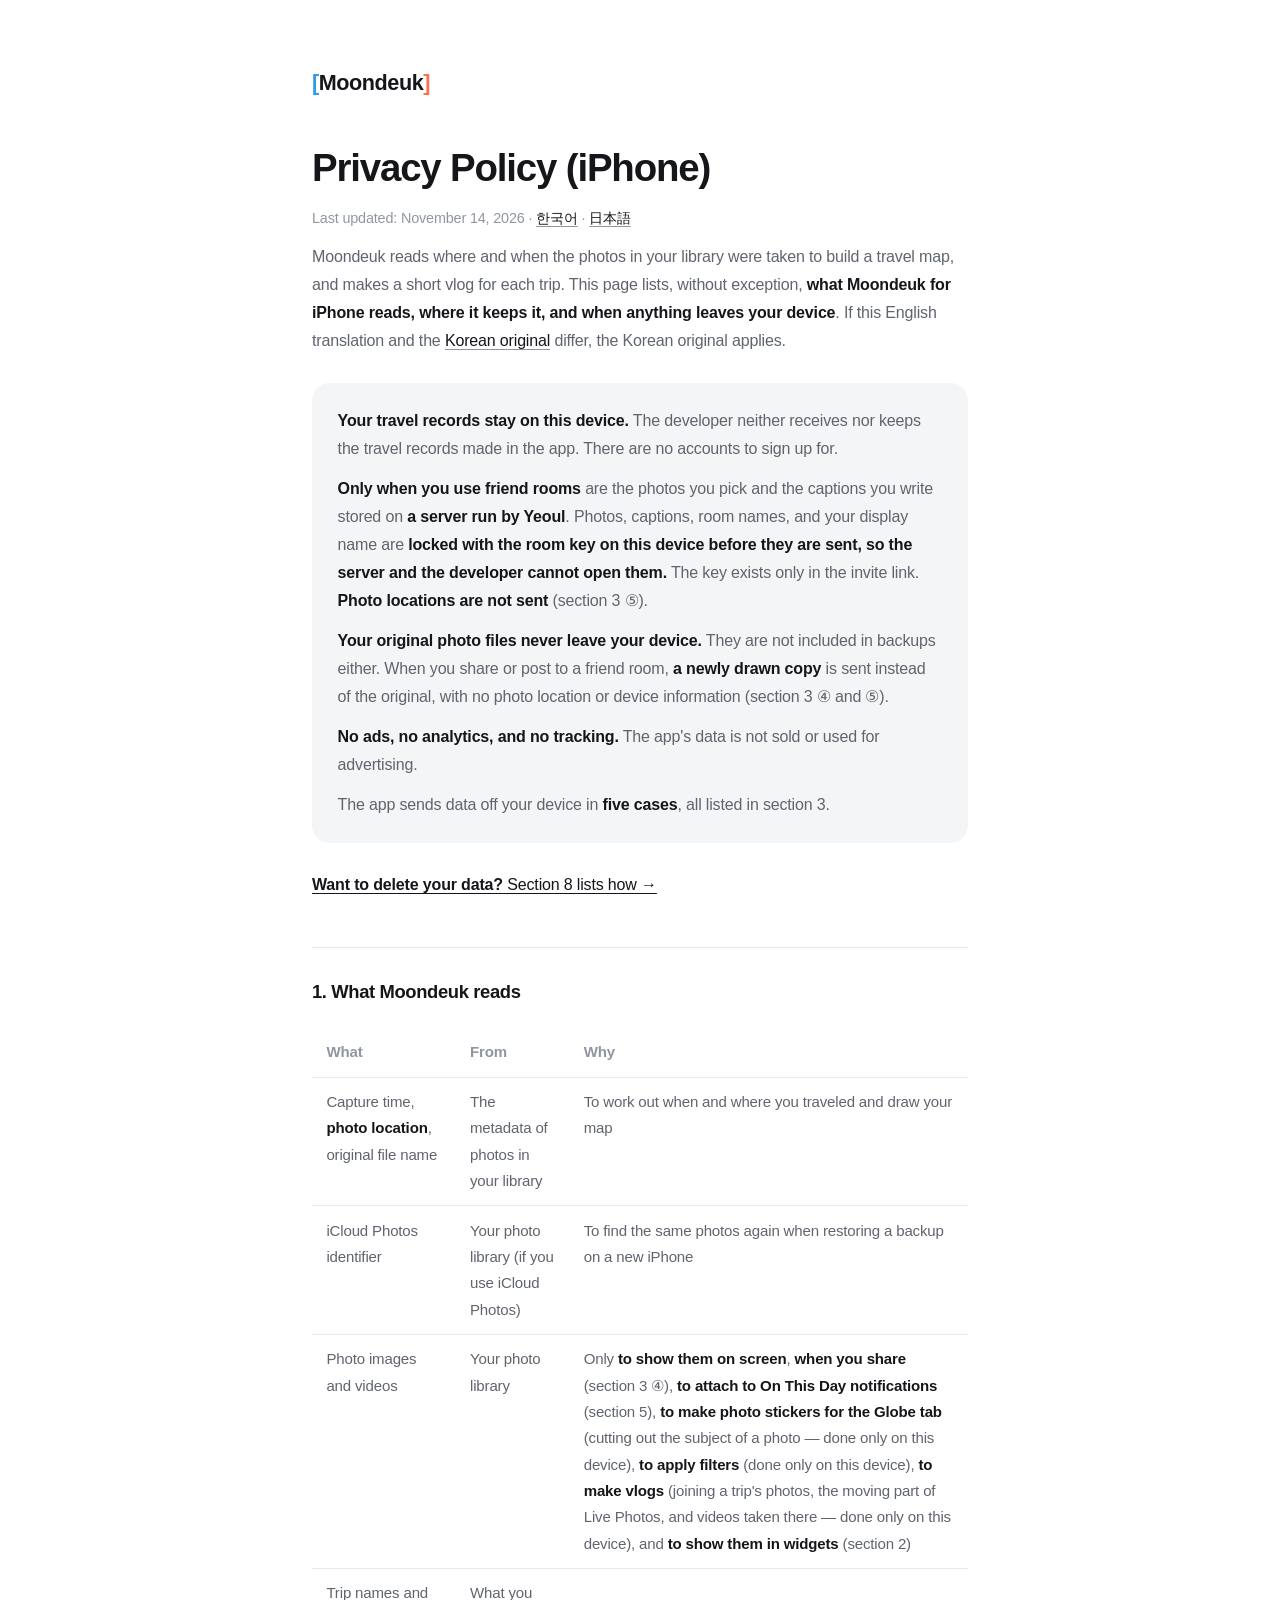
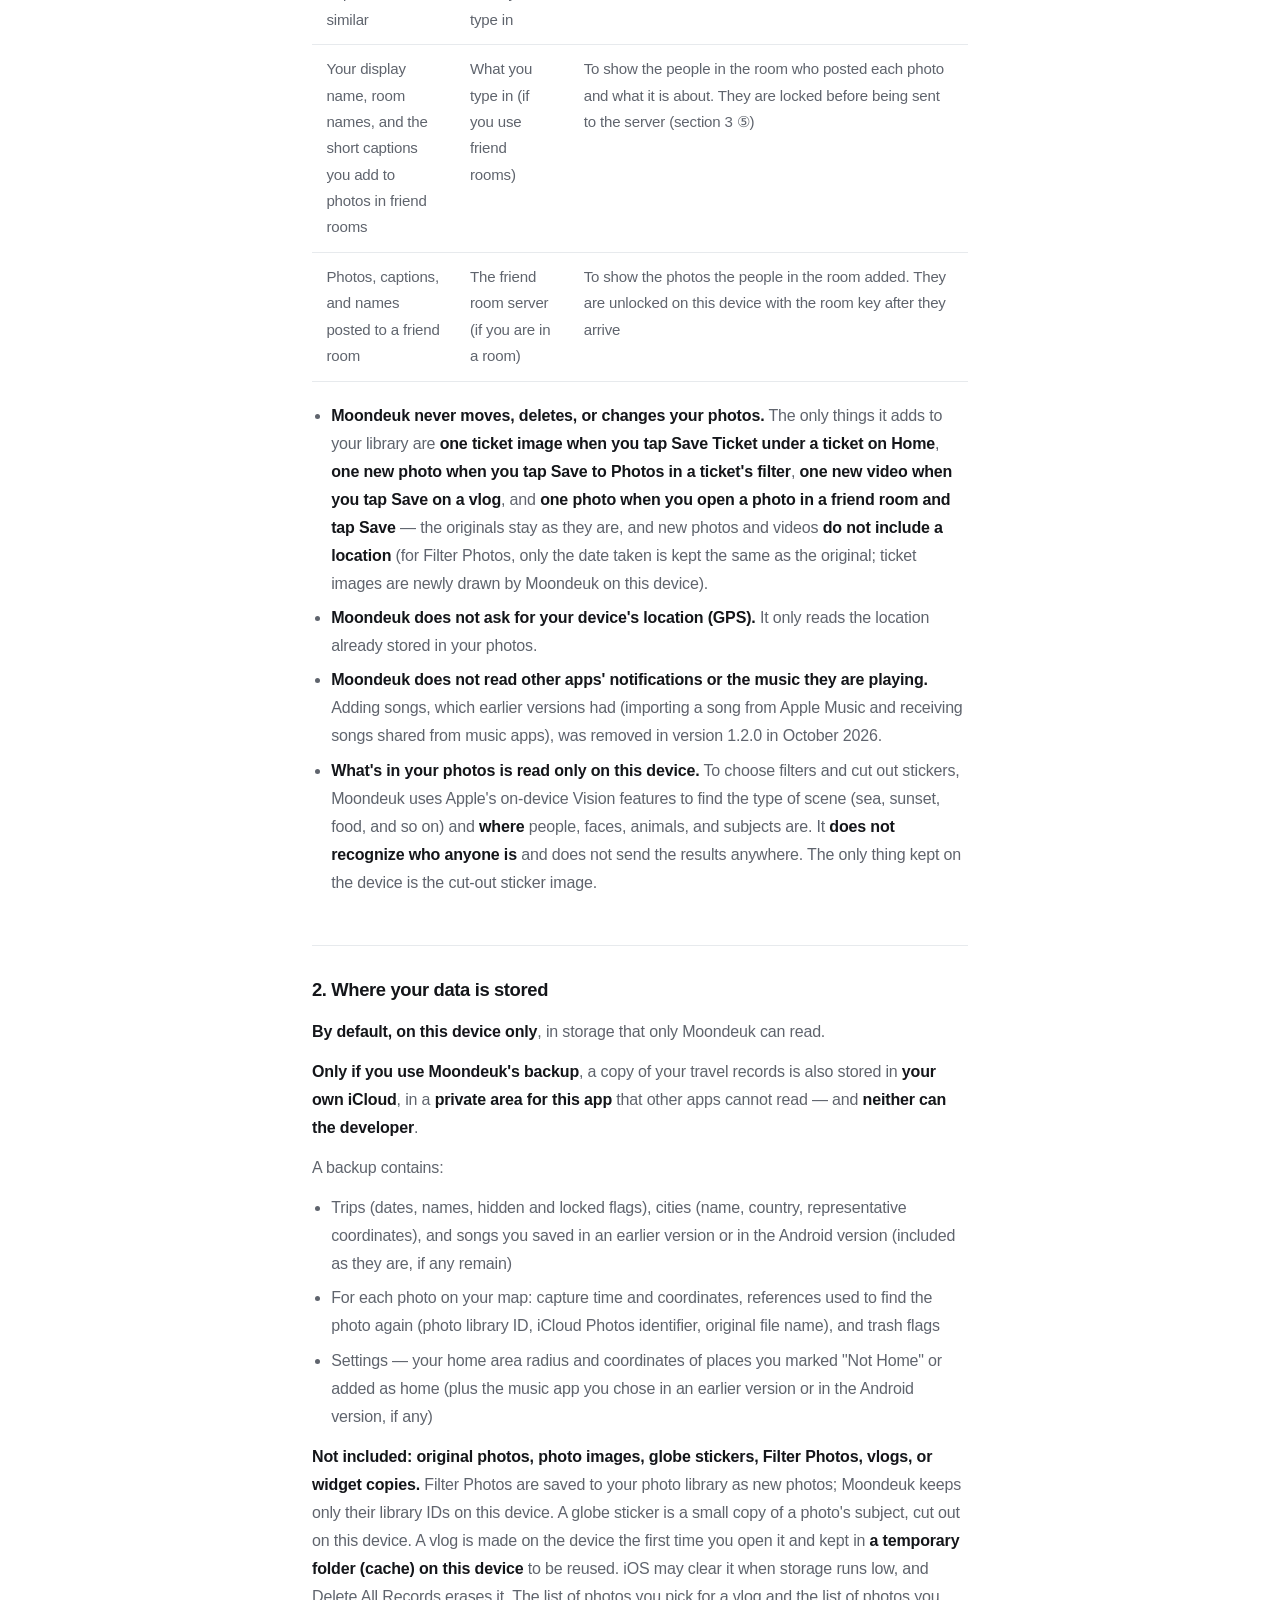
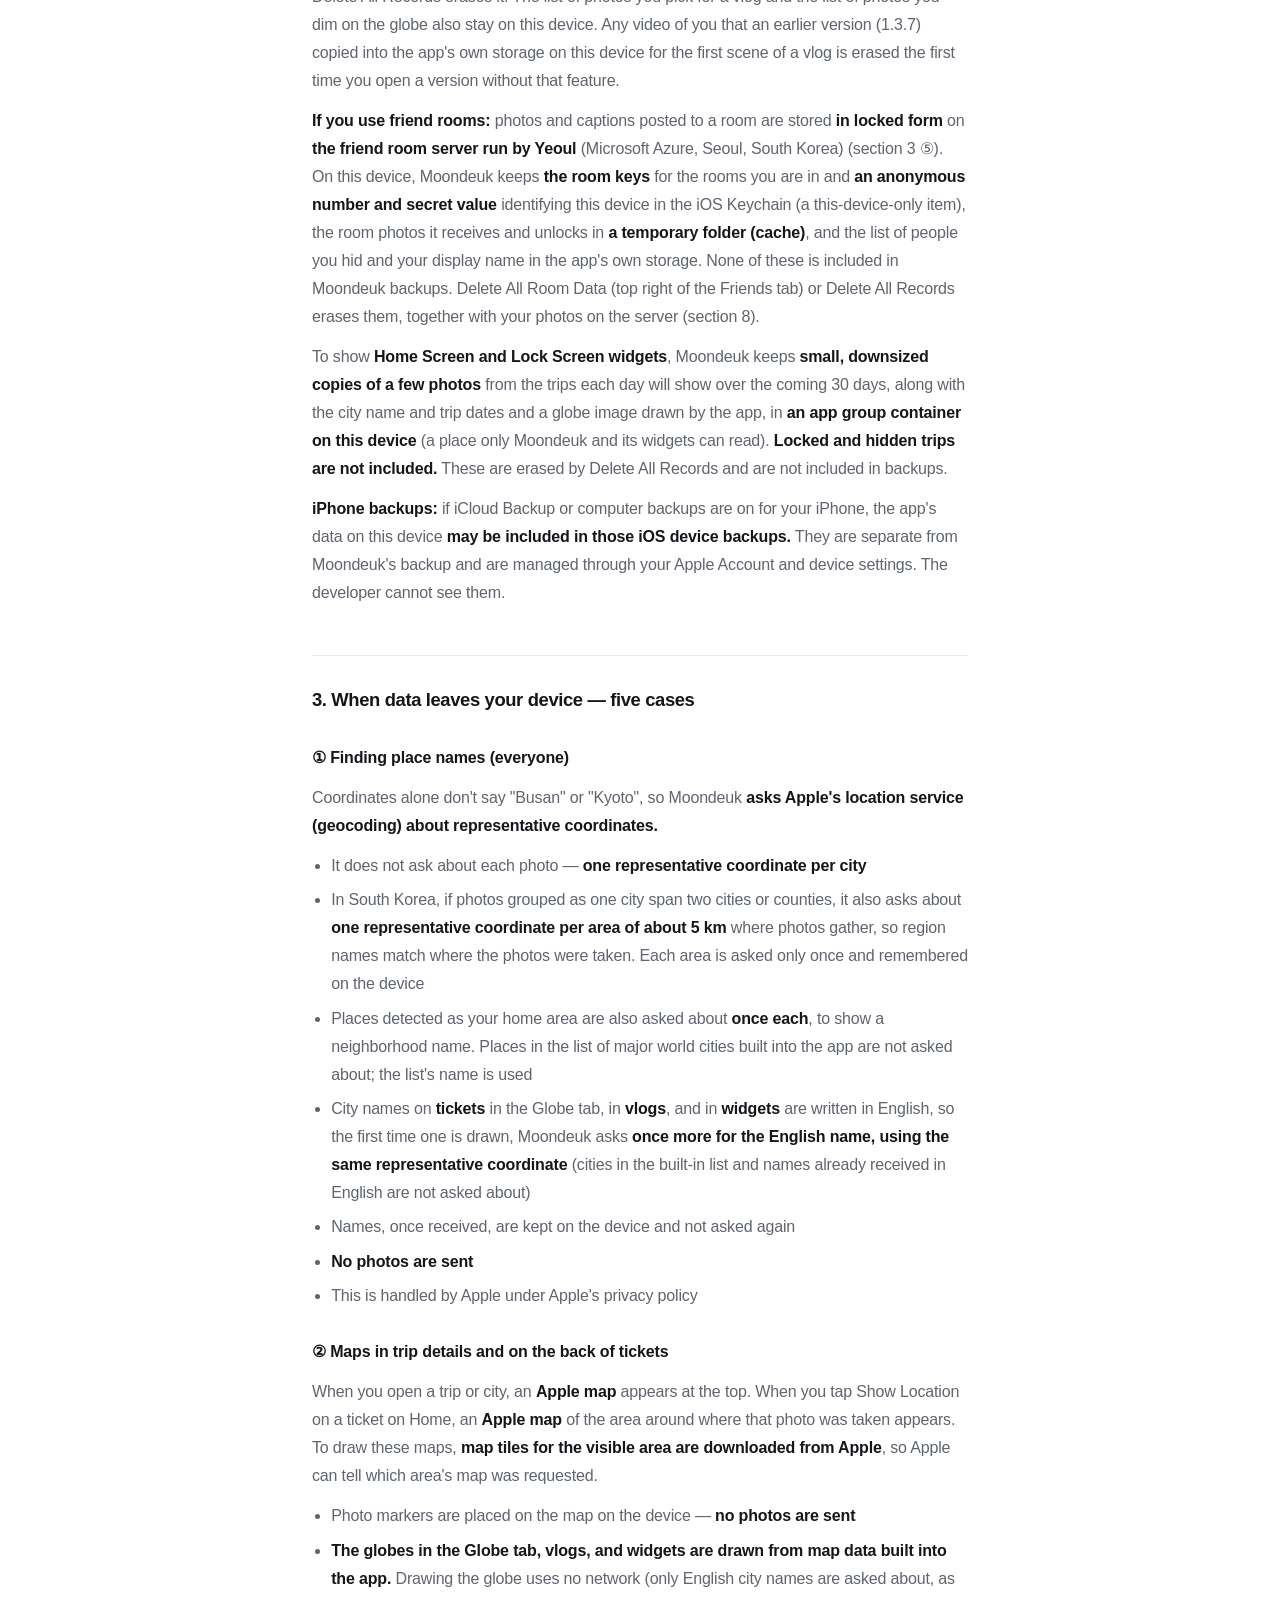
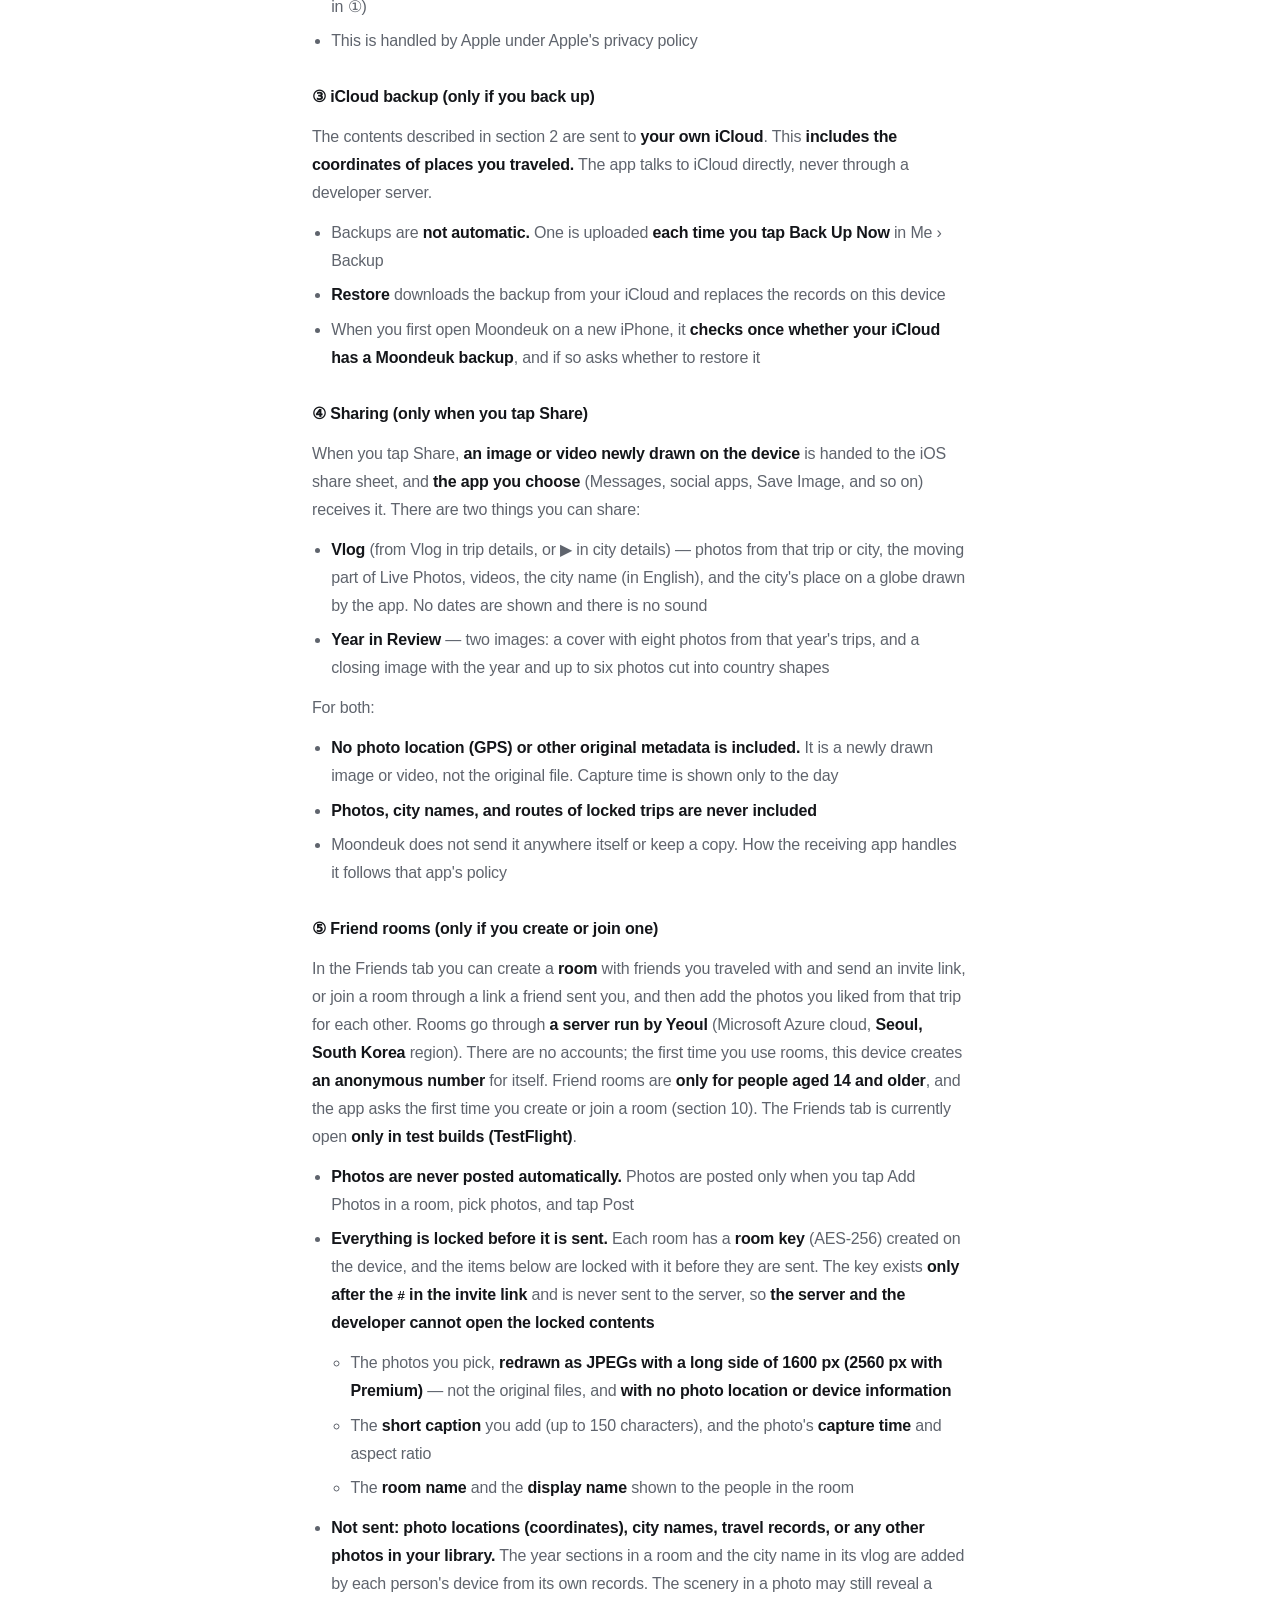
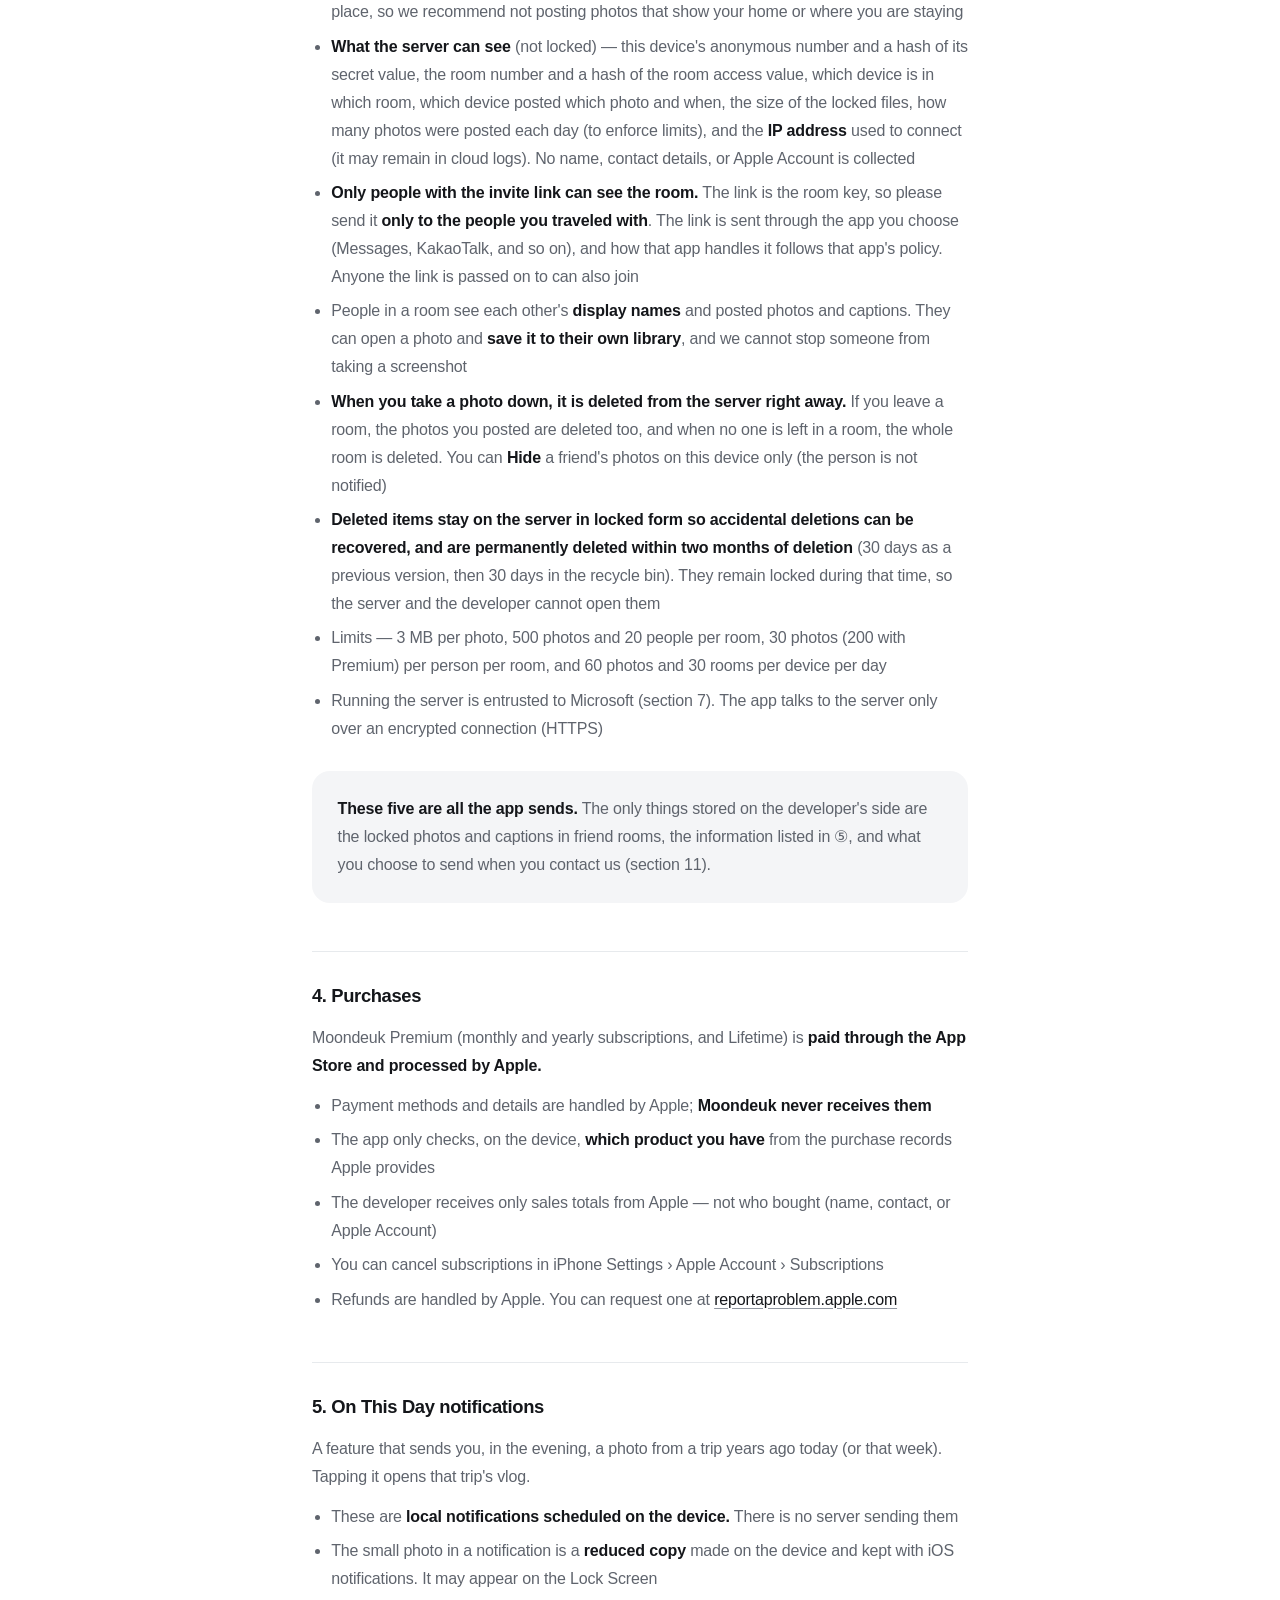
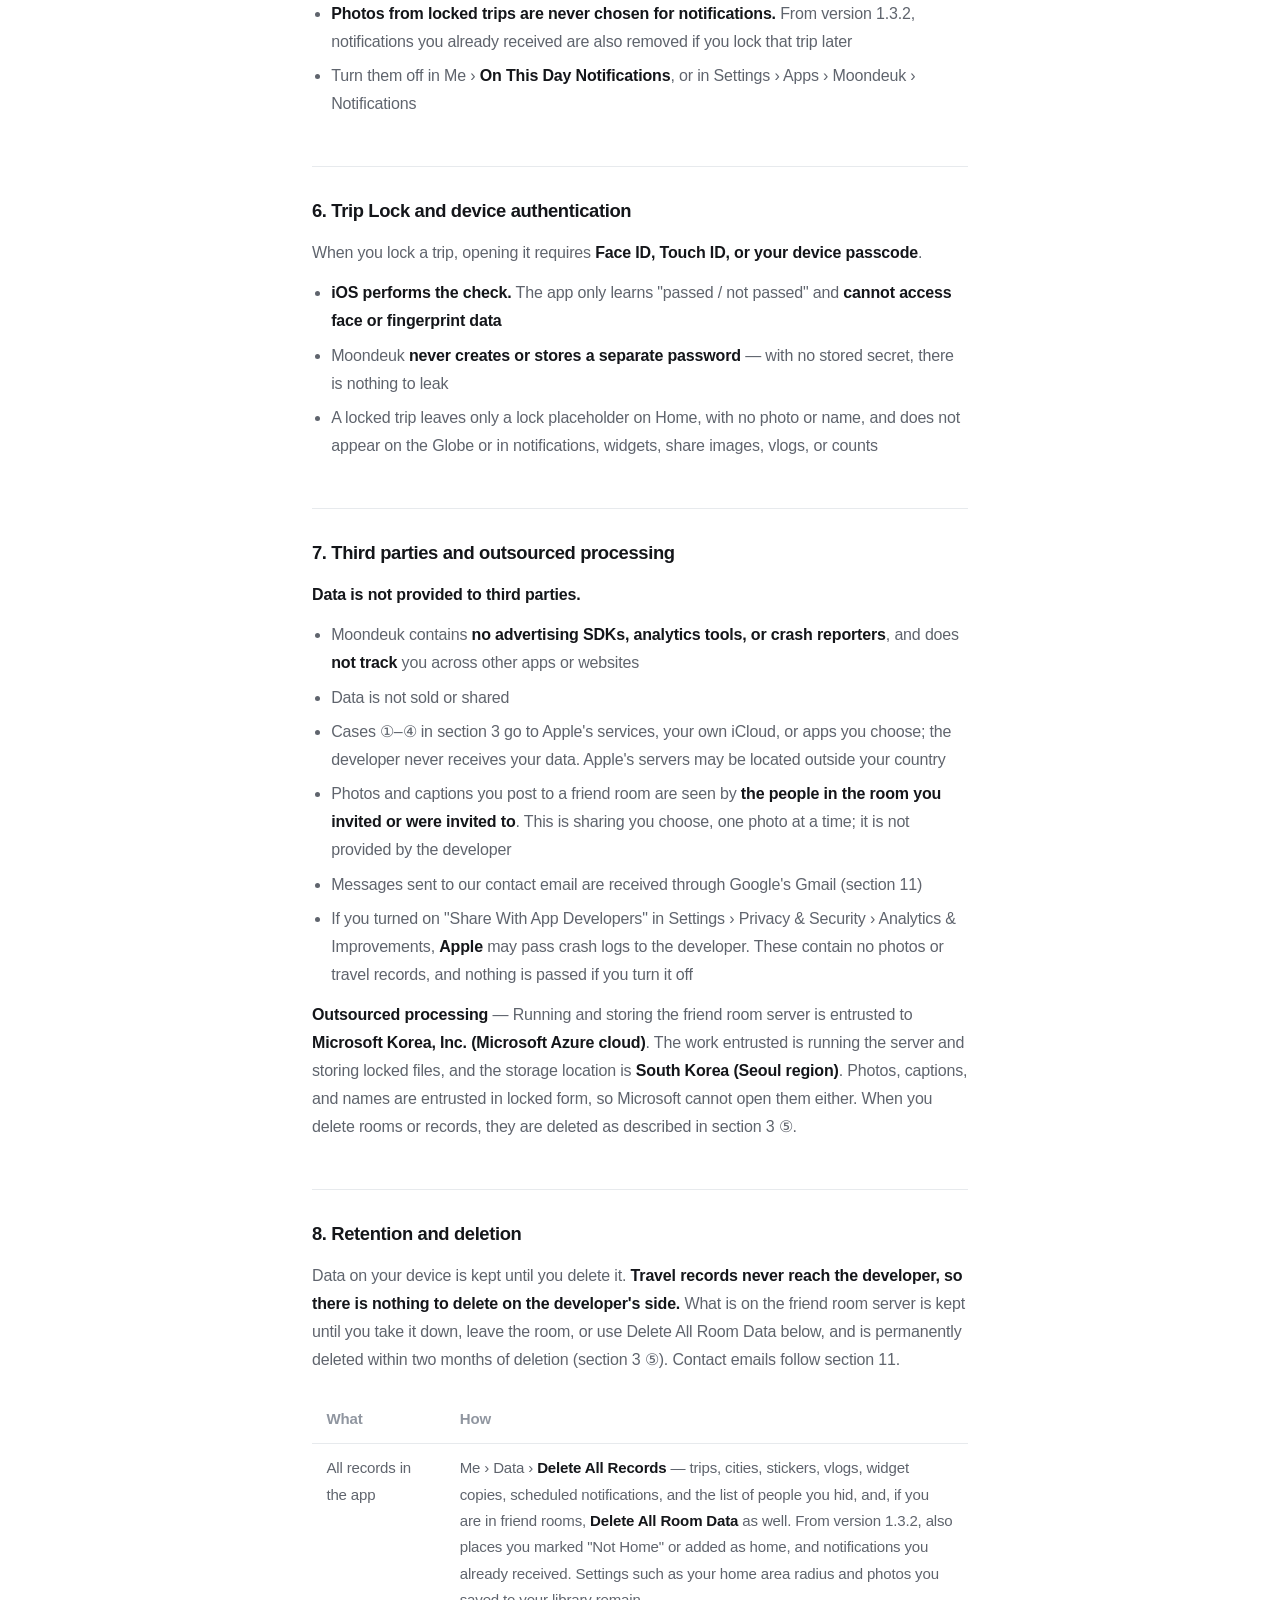
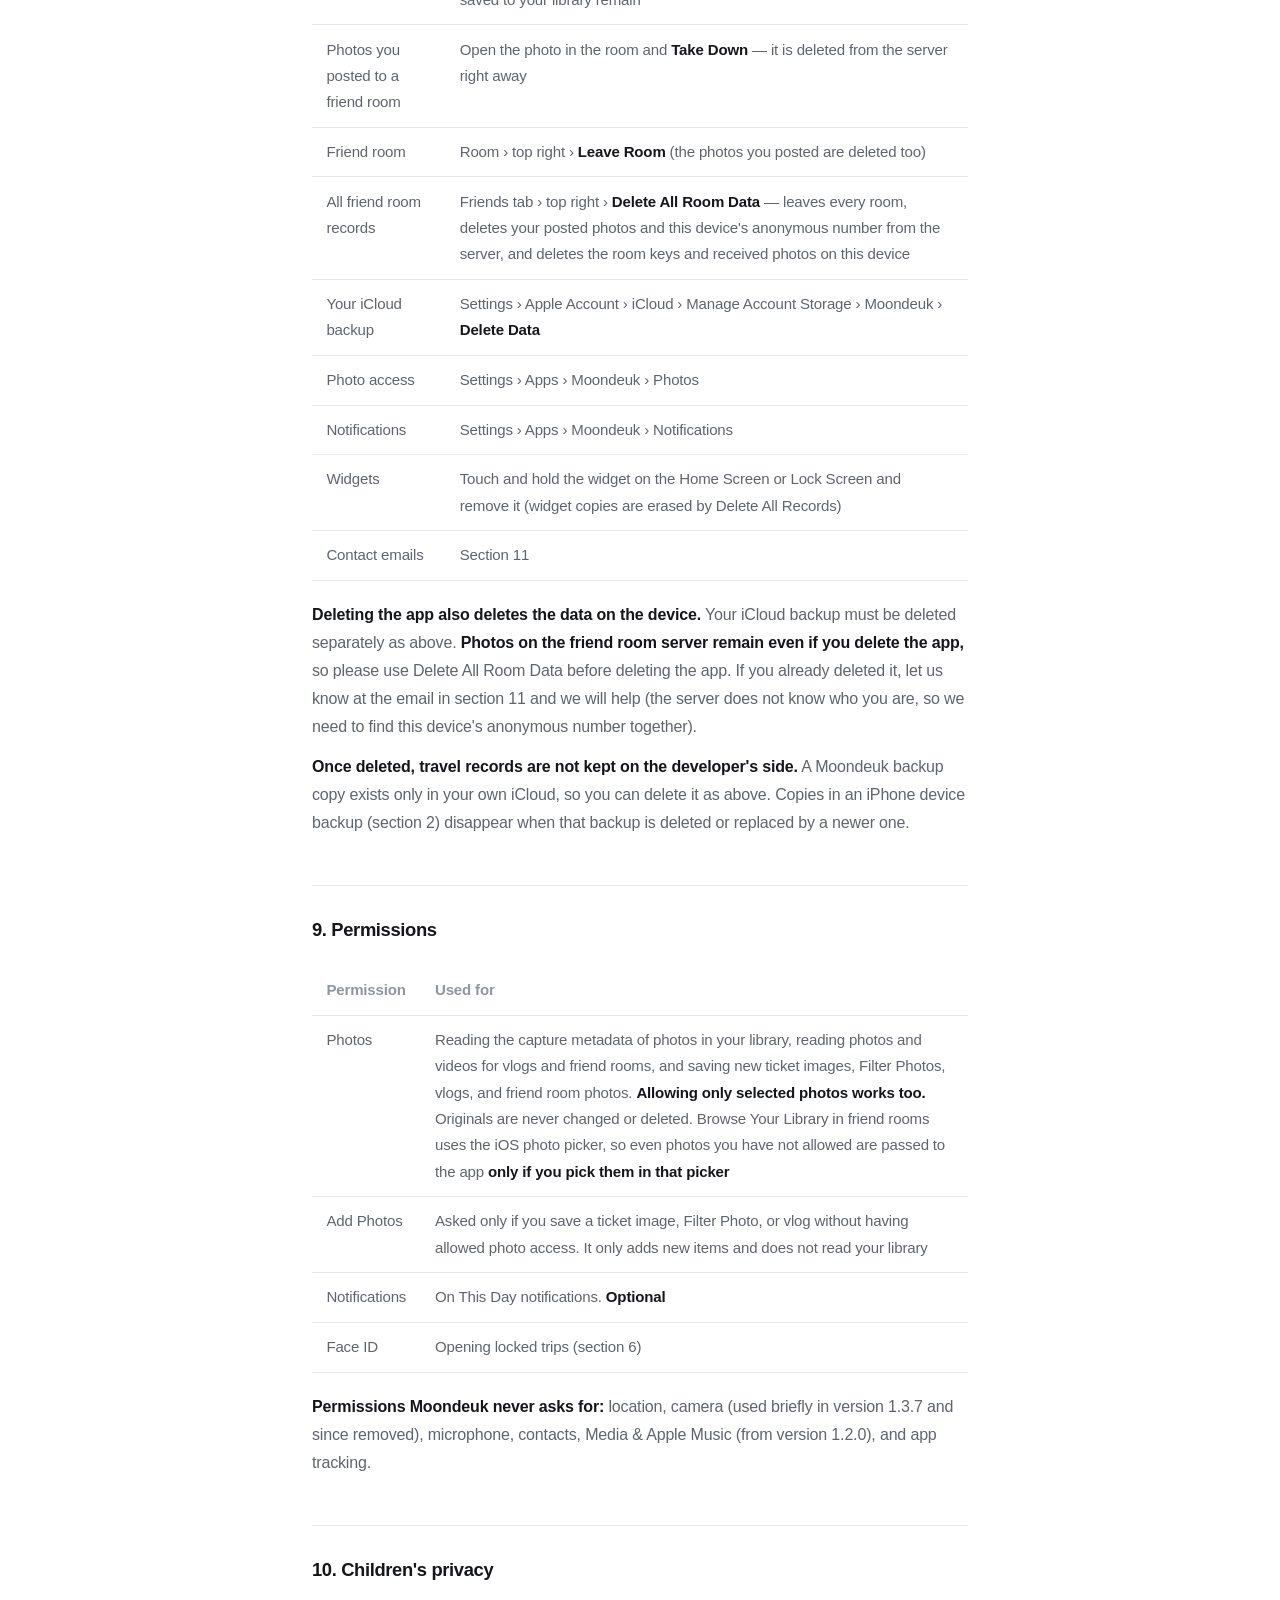
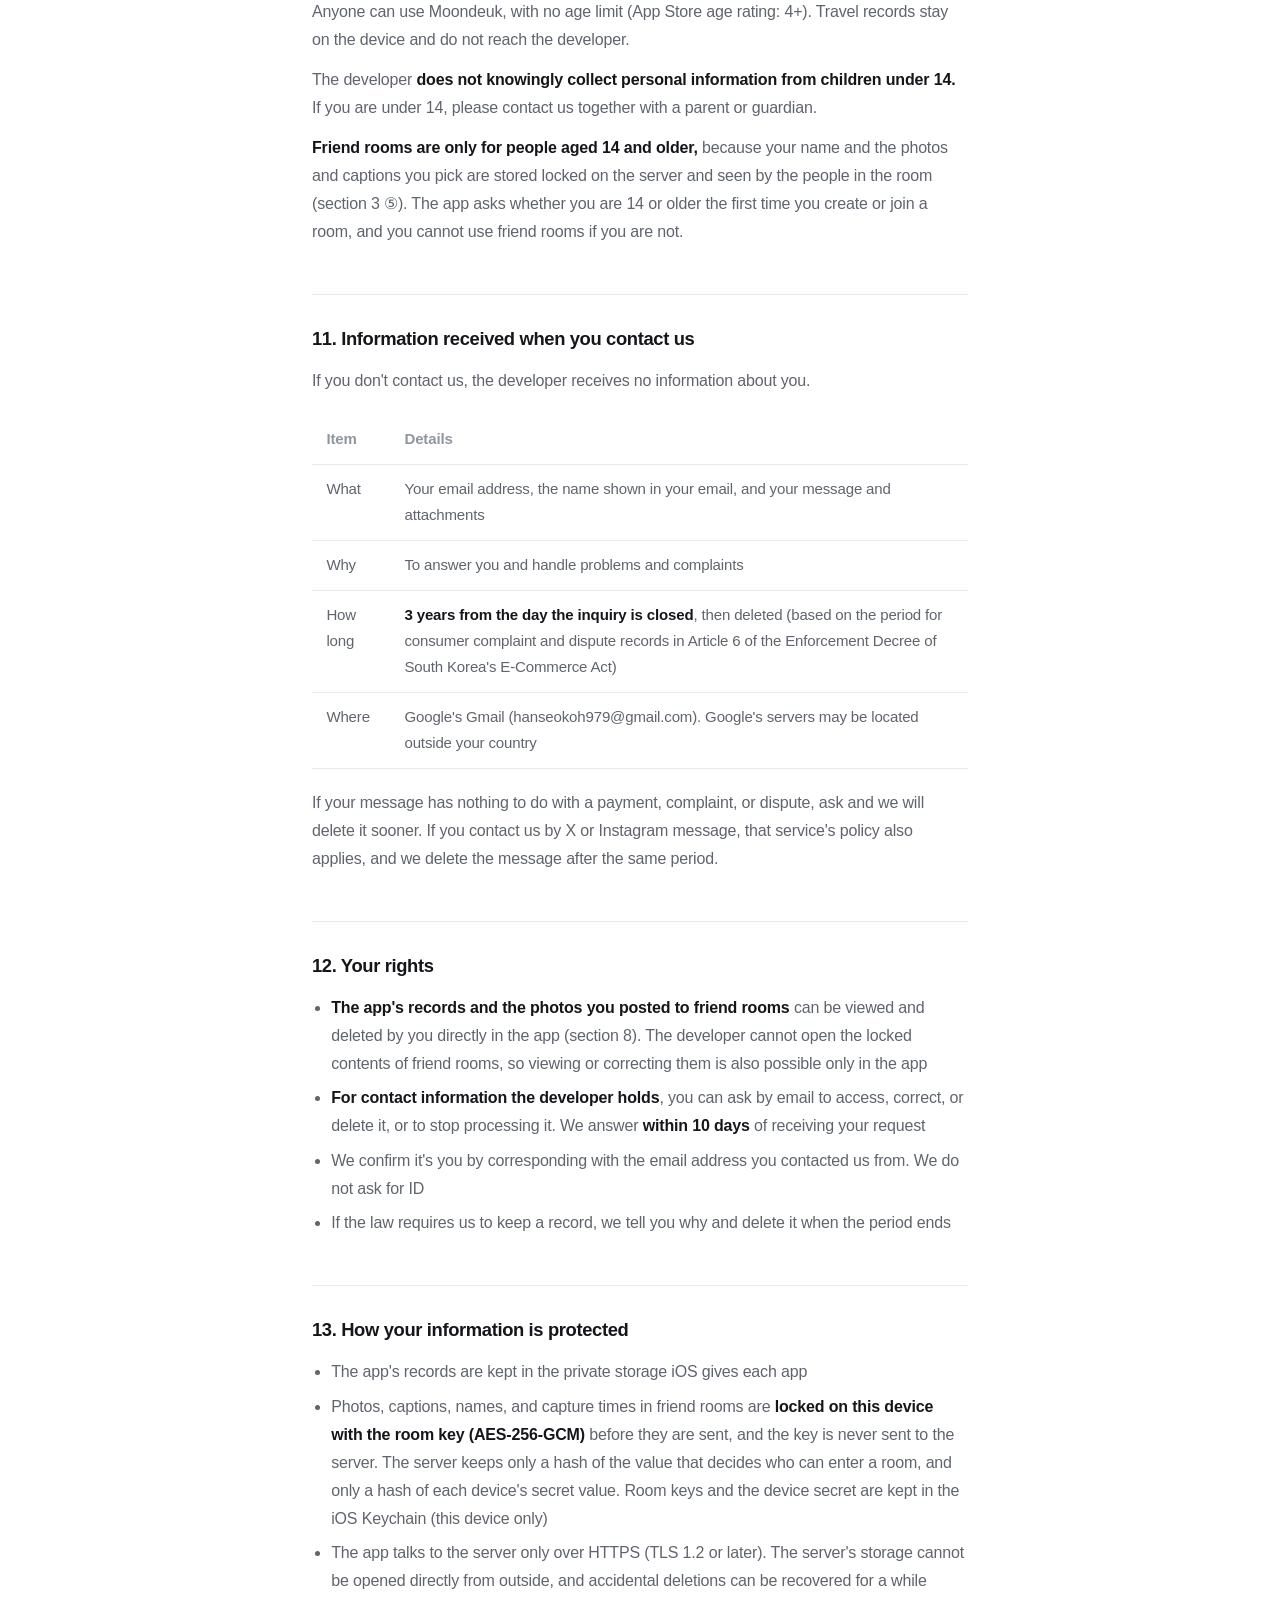
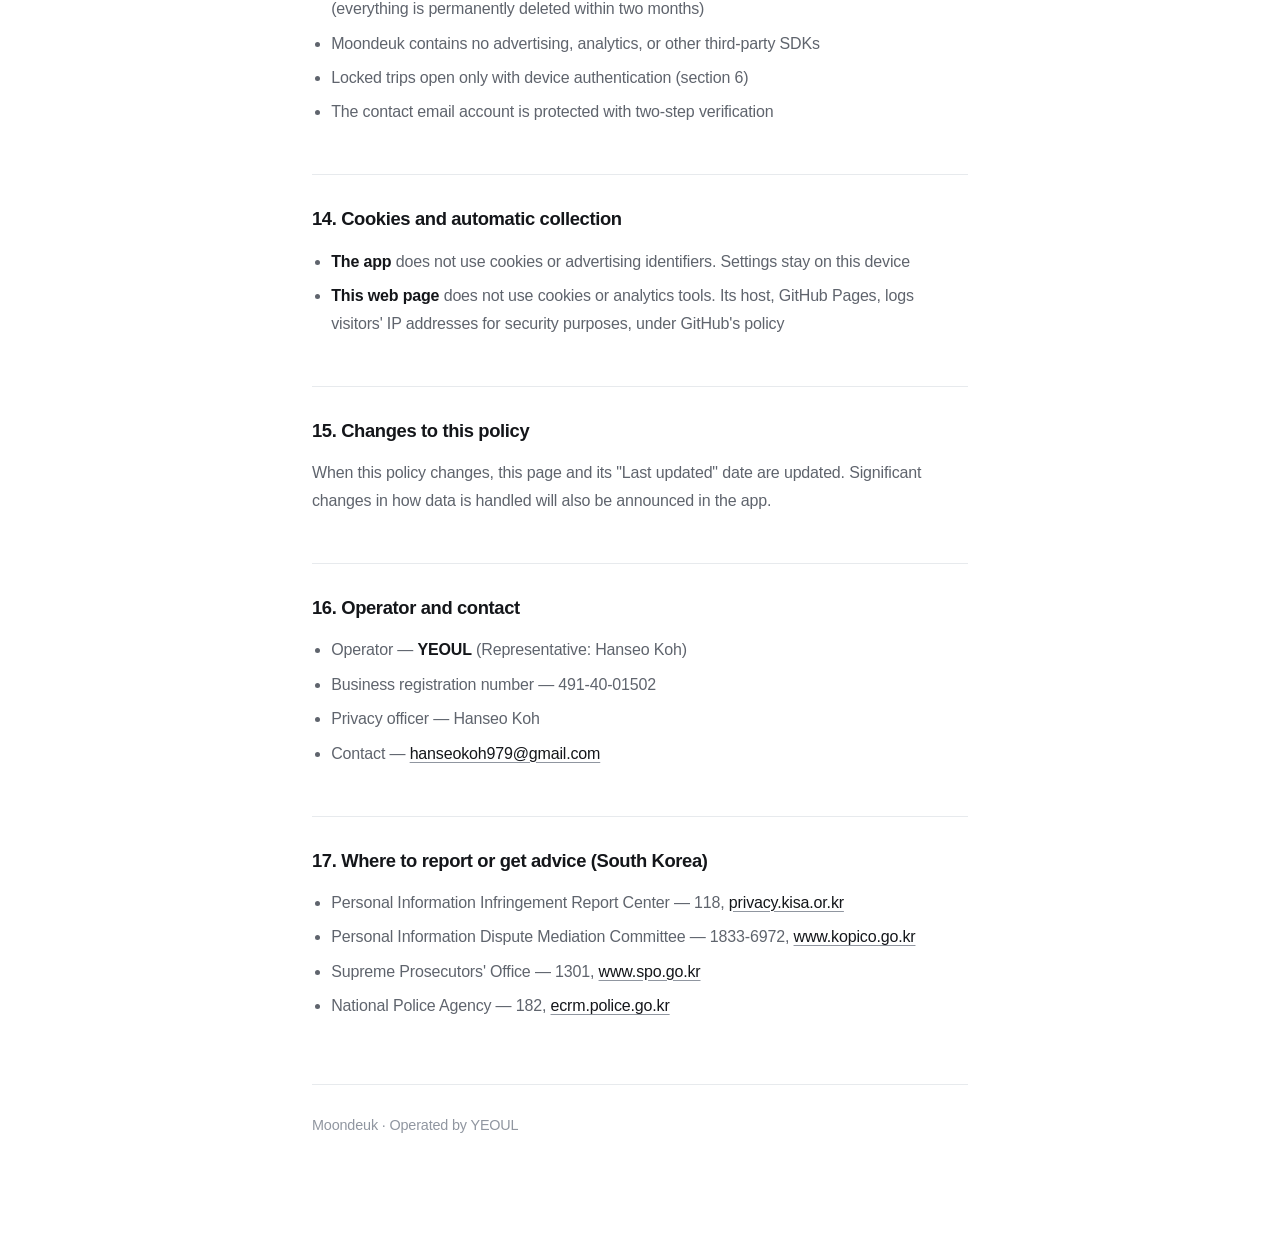
==== commit 2bf46cd6: "iPhone 판 개인정보처리방침: 처리 위탁 Microsoft Korea, Inc. · 친구 방은 만 14세 이상만 (한 · 영 · 일, 11월 14일) Co-Authored-By" ====
--- a/privacy-ios-en.html
+++ b/privacy-ios-en.html
@@ -161,7 +161,8 @@
   <h3>⑤ Friend rooms (only if you create or join one)</h3>
   <p>In the Friends tab you can create a <strong>room</strong> with friends you traveled with and send an invite link, or join a room through a link a friend sent you, and then add the photos you liked from that trip for each other.
      Rooms go through <strong>a server run by Yeoul</strong> (Microsoft Azure cloud, <strong>Seoul, South Korea</strong> region). There are no accounts; the first time you use rooms, this device creates
-     <strong>an anonymous number</strong> for itself. The Friends tab is currently open <strong>only in test builds (TestFlight)</strong>.</p>
+     <strong>an anonymous number</strong> for itself. Friend rooms are <strong>only for people aged 14 and older</strong>, and the app asks the first time you create or join a room (section 10).
+     The Friends tab is currently open <strong>only in test builds (TestFlight)</strong>.</p>
   <ul>
     <li><strong>Photos are never posted automatically.</strong> Photos are posted only when you tap Add Photos in a room, pick photos, and tap Post</li>
     <li><strong>Everything is locked before it is sent.</strong> Each room has a <strong>room key</strong> (AES-256) created on the device, and the items below are locked with it before they are sent. The key exists
@@ -226,7 +227,7 @@
     <li>If you turned on "Share With App Developers" in Settings › Privacy &amp; Security › Analytics &amp; Improvements, <strong>Apple</strong> may pass crash logs to the developer.
         These contain no photos or travel records, and nothing is passed if you turn it off</li>
   </ul>
-  <p><strong>Outsourced processing</strong> — Running and storing the friend room server is entrusted to <strong>Microsoft (Microsoft Azure cloud)</strong>. The work entrusted is running the server and storing locked files,
+  <p><strong>Outsourced processing</strong> — Running and storing the friend room server is entrusted to <strong>Microsoft Korea, Inc. (Microsoft Azure cloud)</strong>. The work entrusted is running the server and storing locked files,
      and the storage location is <strong>South Korea (Seoul region)</strong>. Photos, captions, and names are entrusted in locked form, so Microsoft cannot open them either. When you delete rooms or records, they are deleted as described in section 3 ⑤.</p>
 
   <h2 id="delete">8. Retention and deletion</h2>
@@ -267,7 +268,8 @@
   <h2>10. Children's privacy</h2>
   <p>Anyone can use Moondeuk, with no age limit (App Store age rating: 4+). Travel records stay on the device and do not reach the developer.</p>
   <p>The developer <strong>does not knowingly collect personal information from children under 14.</strong> If you are under 14, please contact us together with a parent or guardian.</p>
-  <p>In friend rooms, the photos and captions you pick are seen by the people in the room (section 3 ⑤). <strong>If you are under 14, please use friend rooms together with a parent or guardian.</strong></p>
+  <p><strong>Friend rooms are only for people aged 14 and older,</strong> because your name and the photos and captions you pick are stored locked on the server and seen by the people in the room (section 3 ⑤).
+     The app asks whether you are 14 or older the first time you create or join a room, and you cannot use friend rooms if you are not.</p>
 
   <h2>11. Information received when you contact us</h2>
   <p>If you don't contact us, the developer receives no information about you.</p>
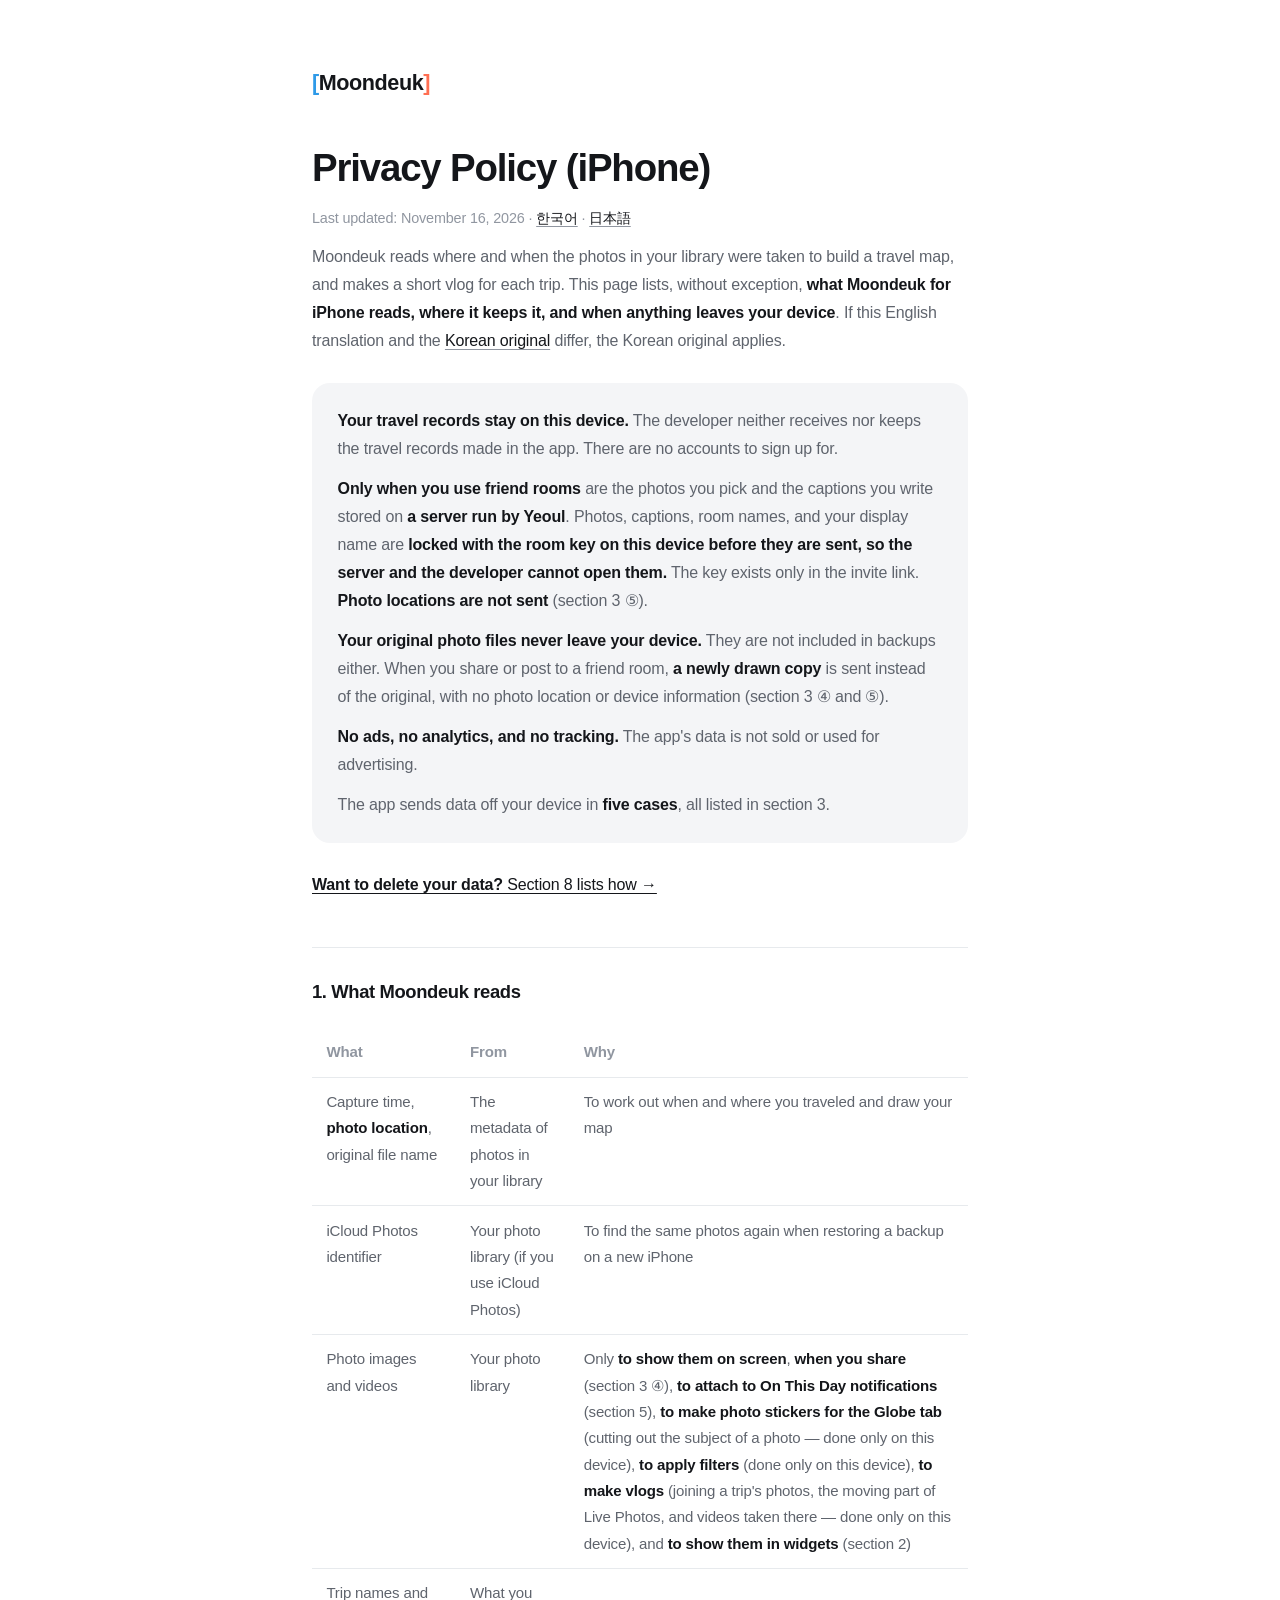
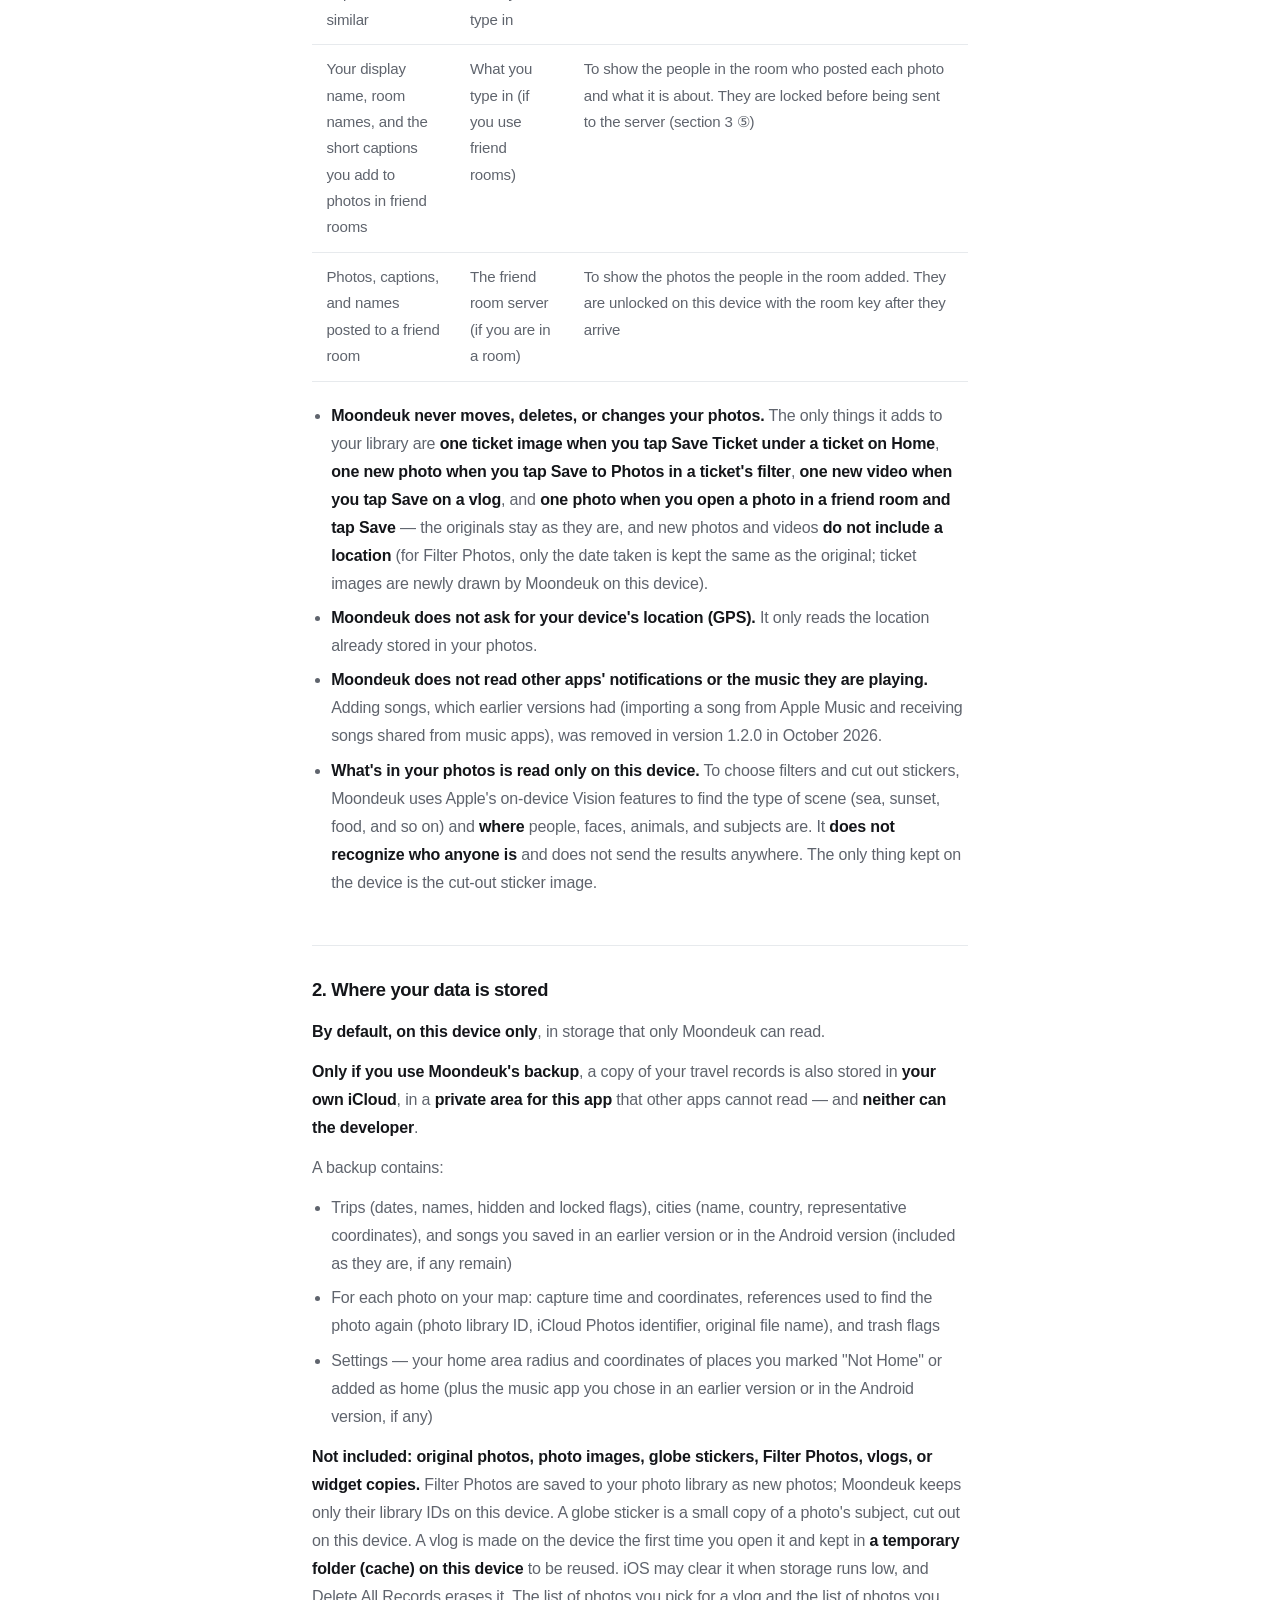
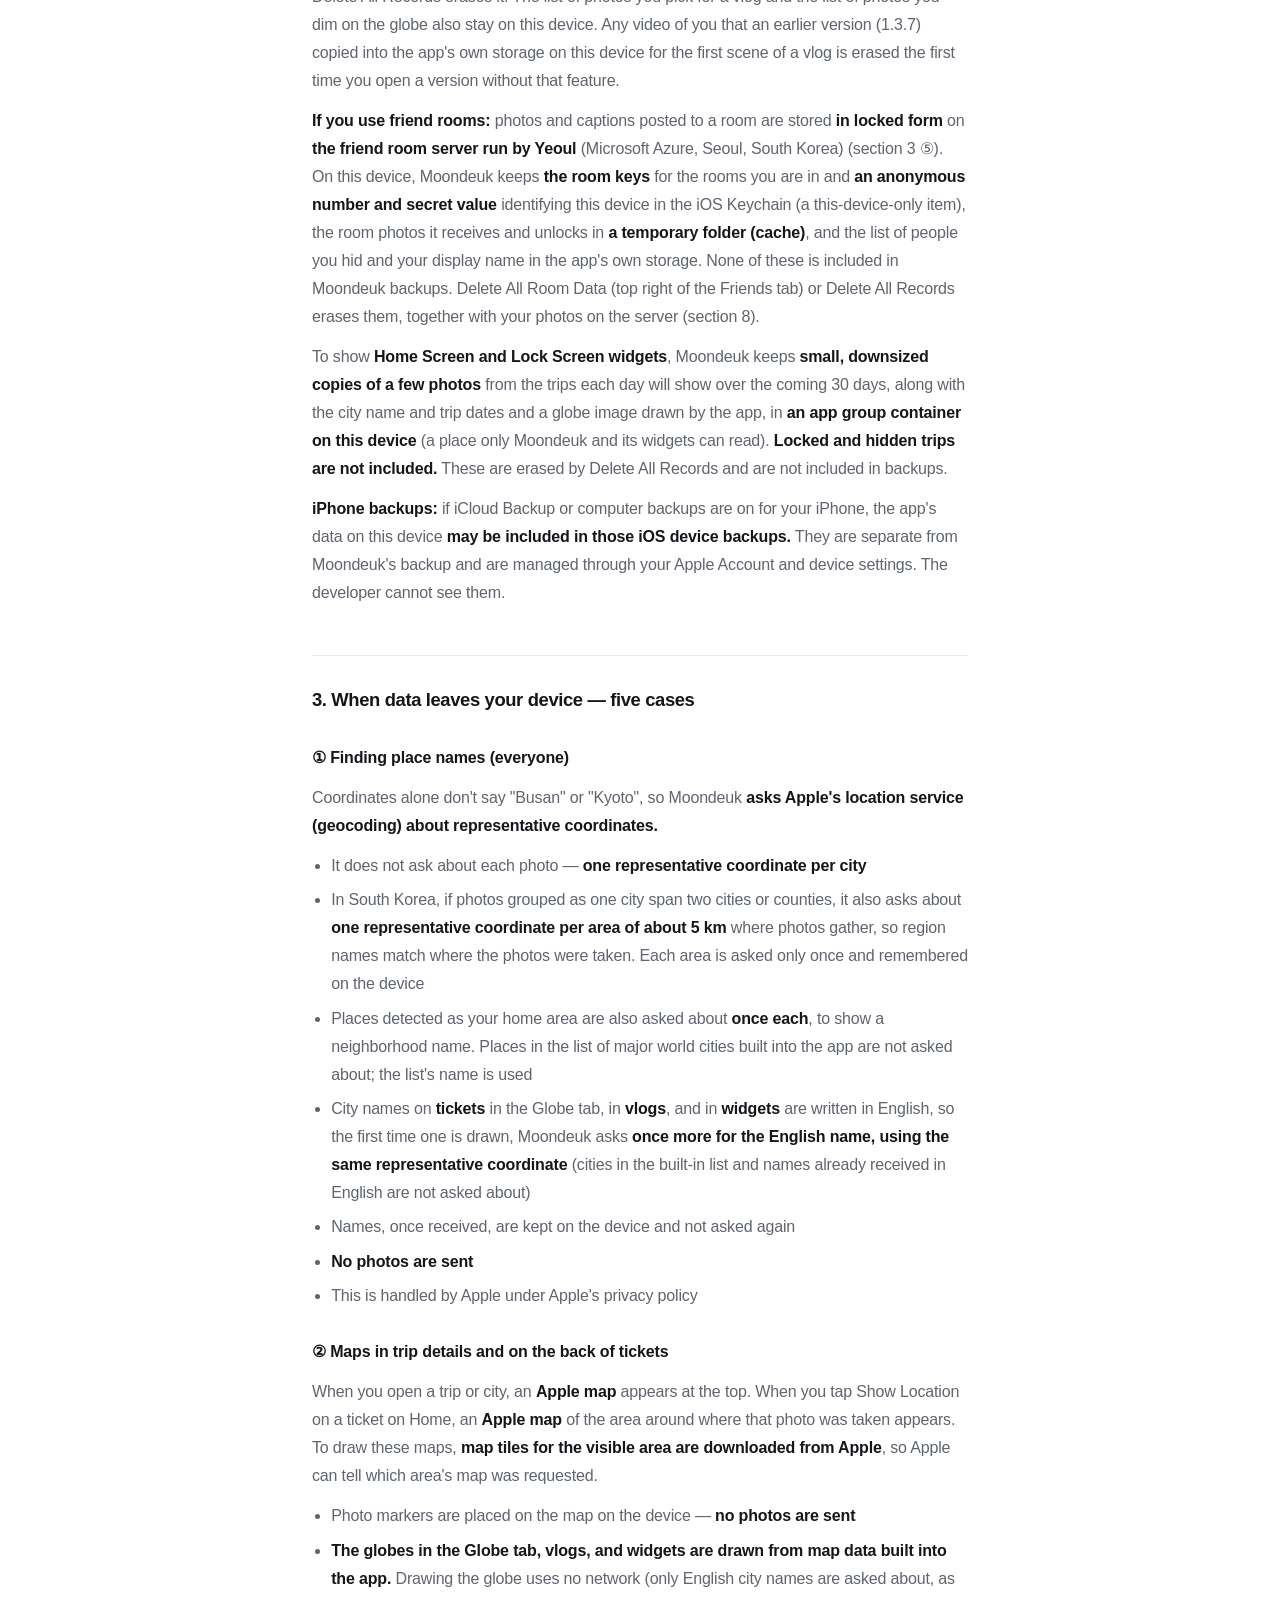
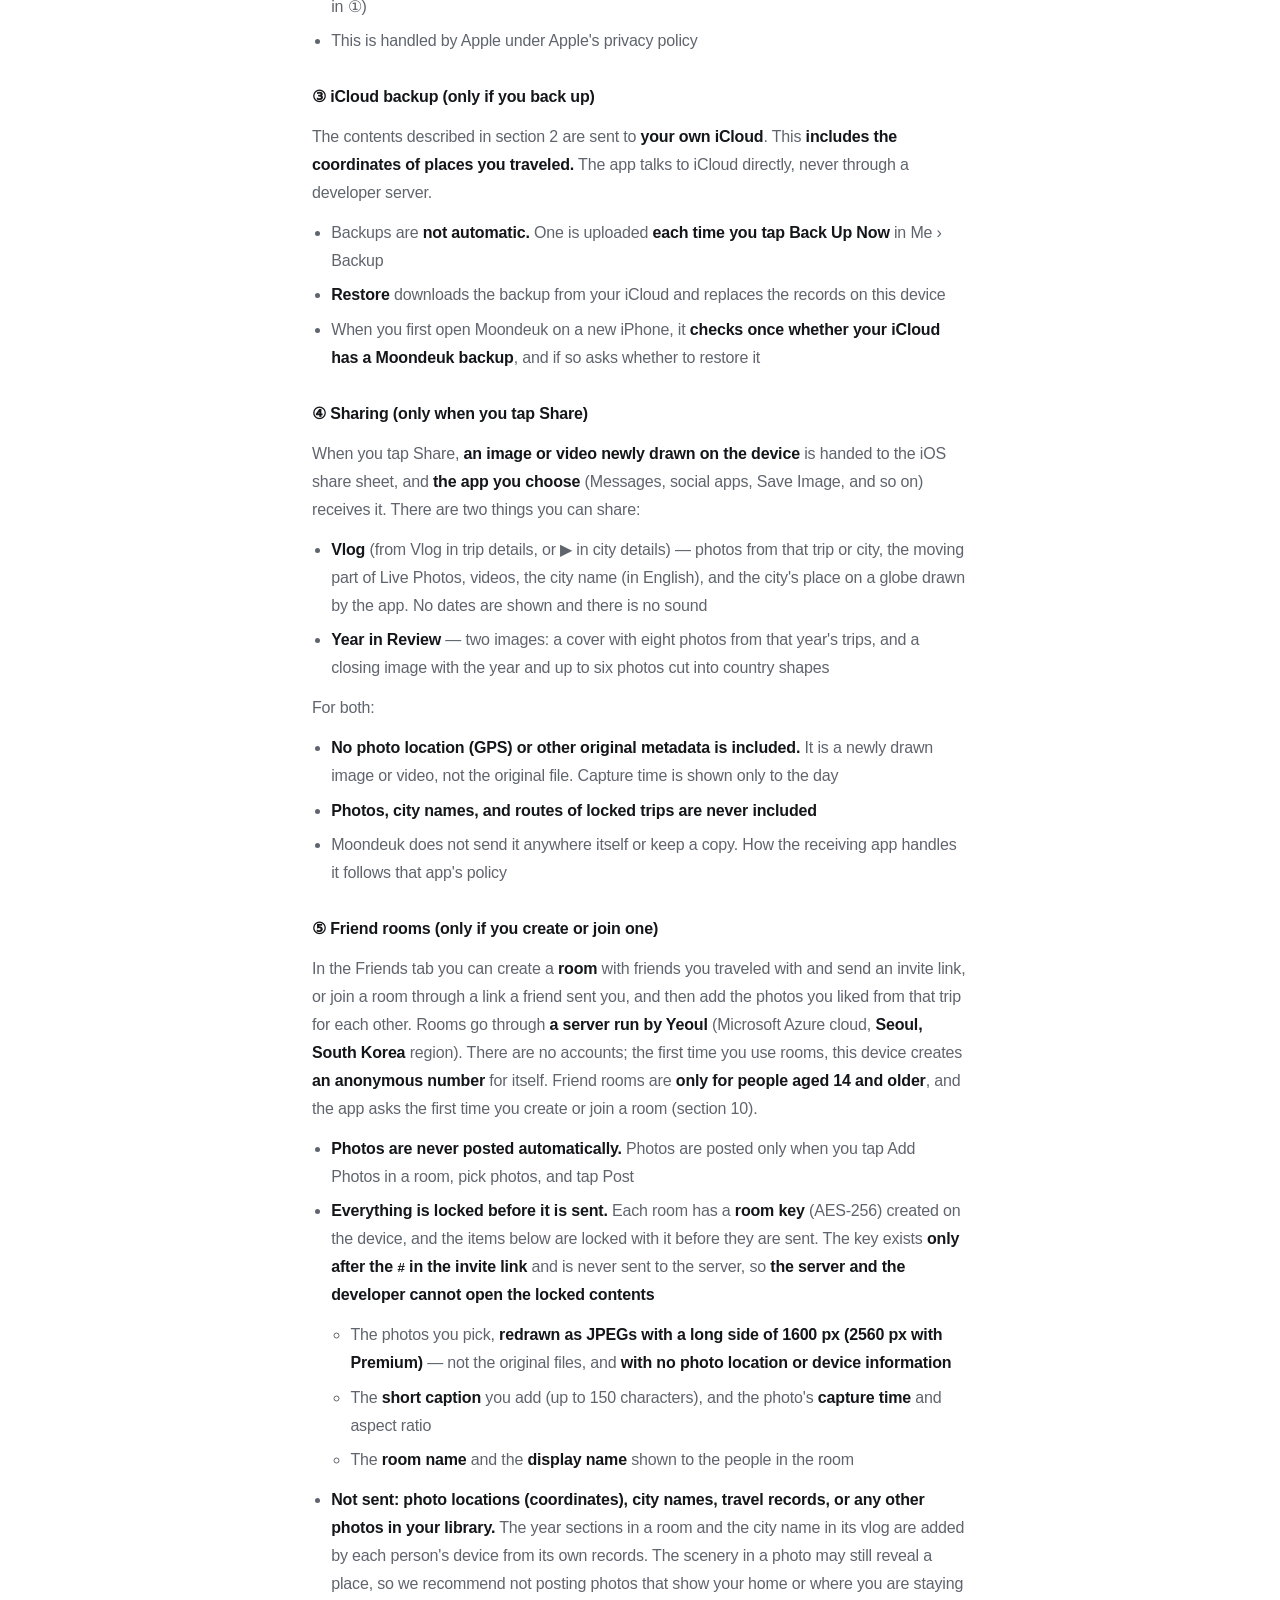
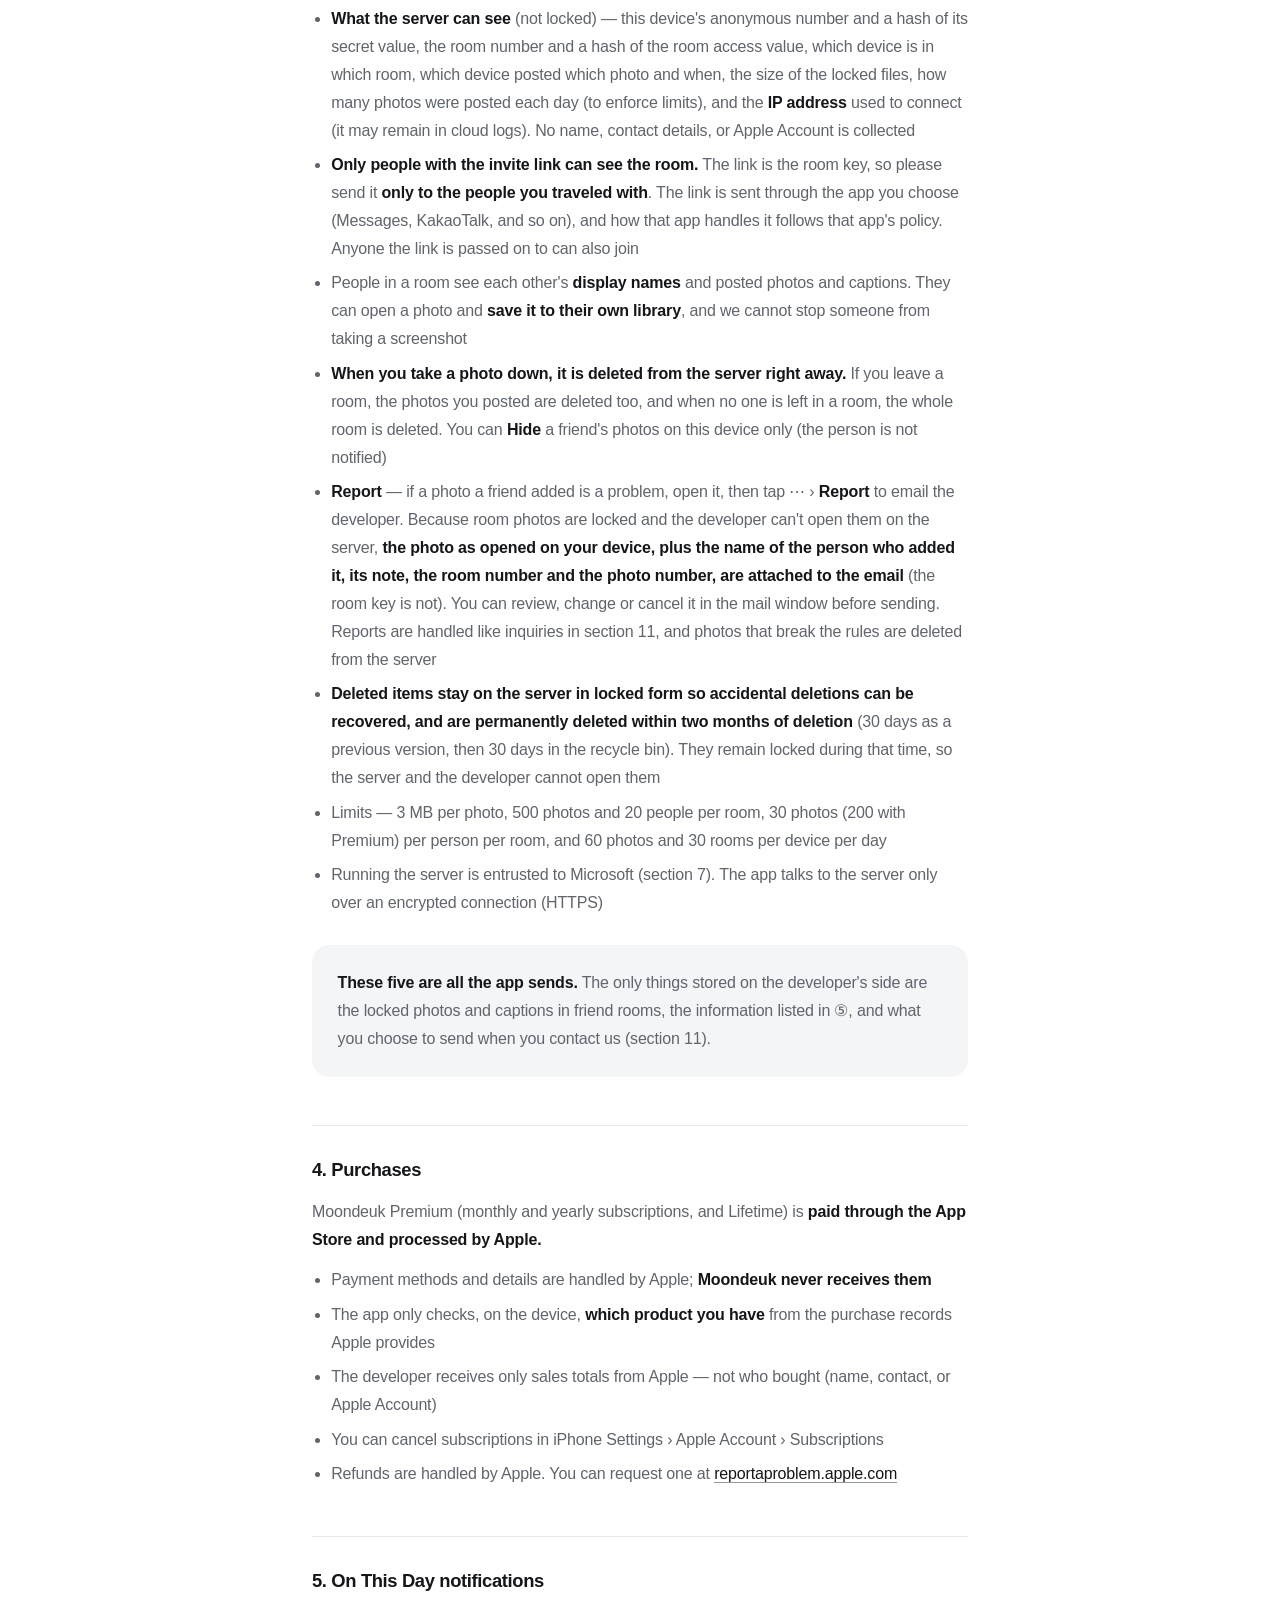
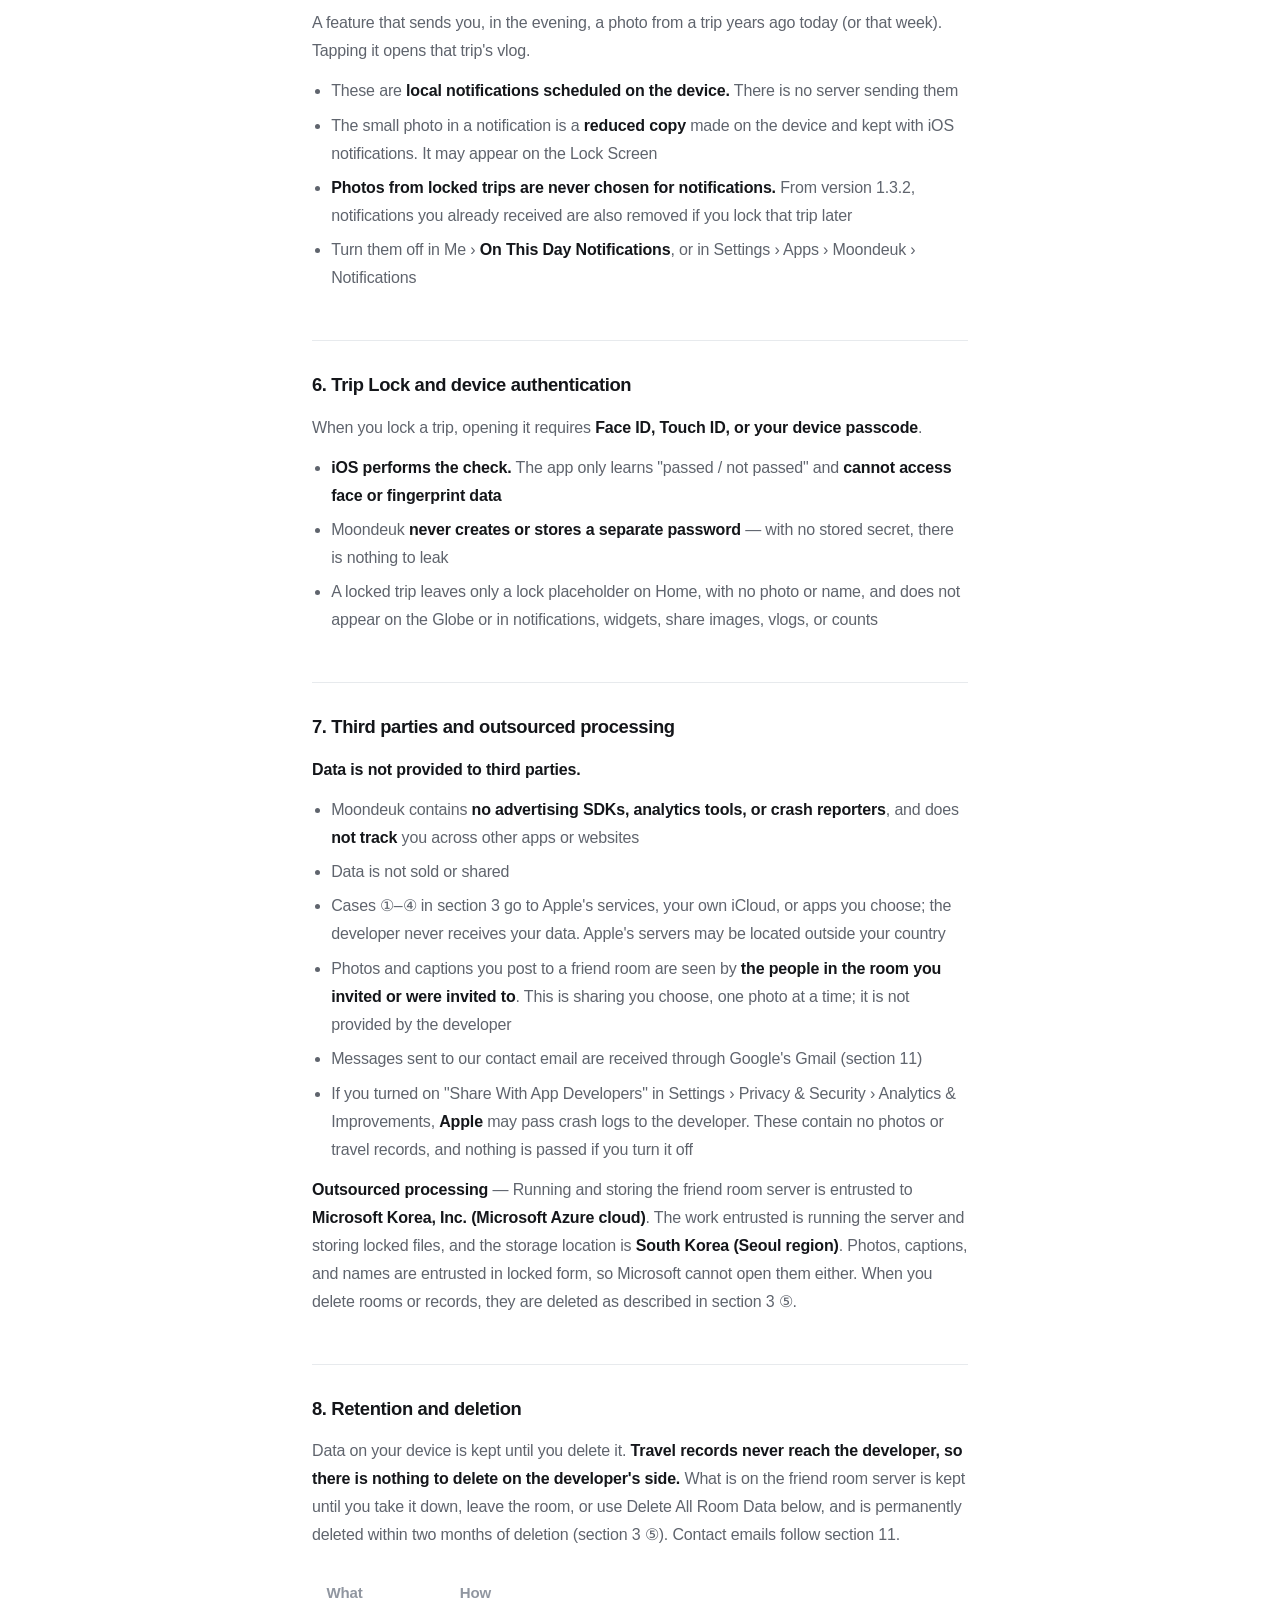
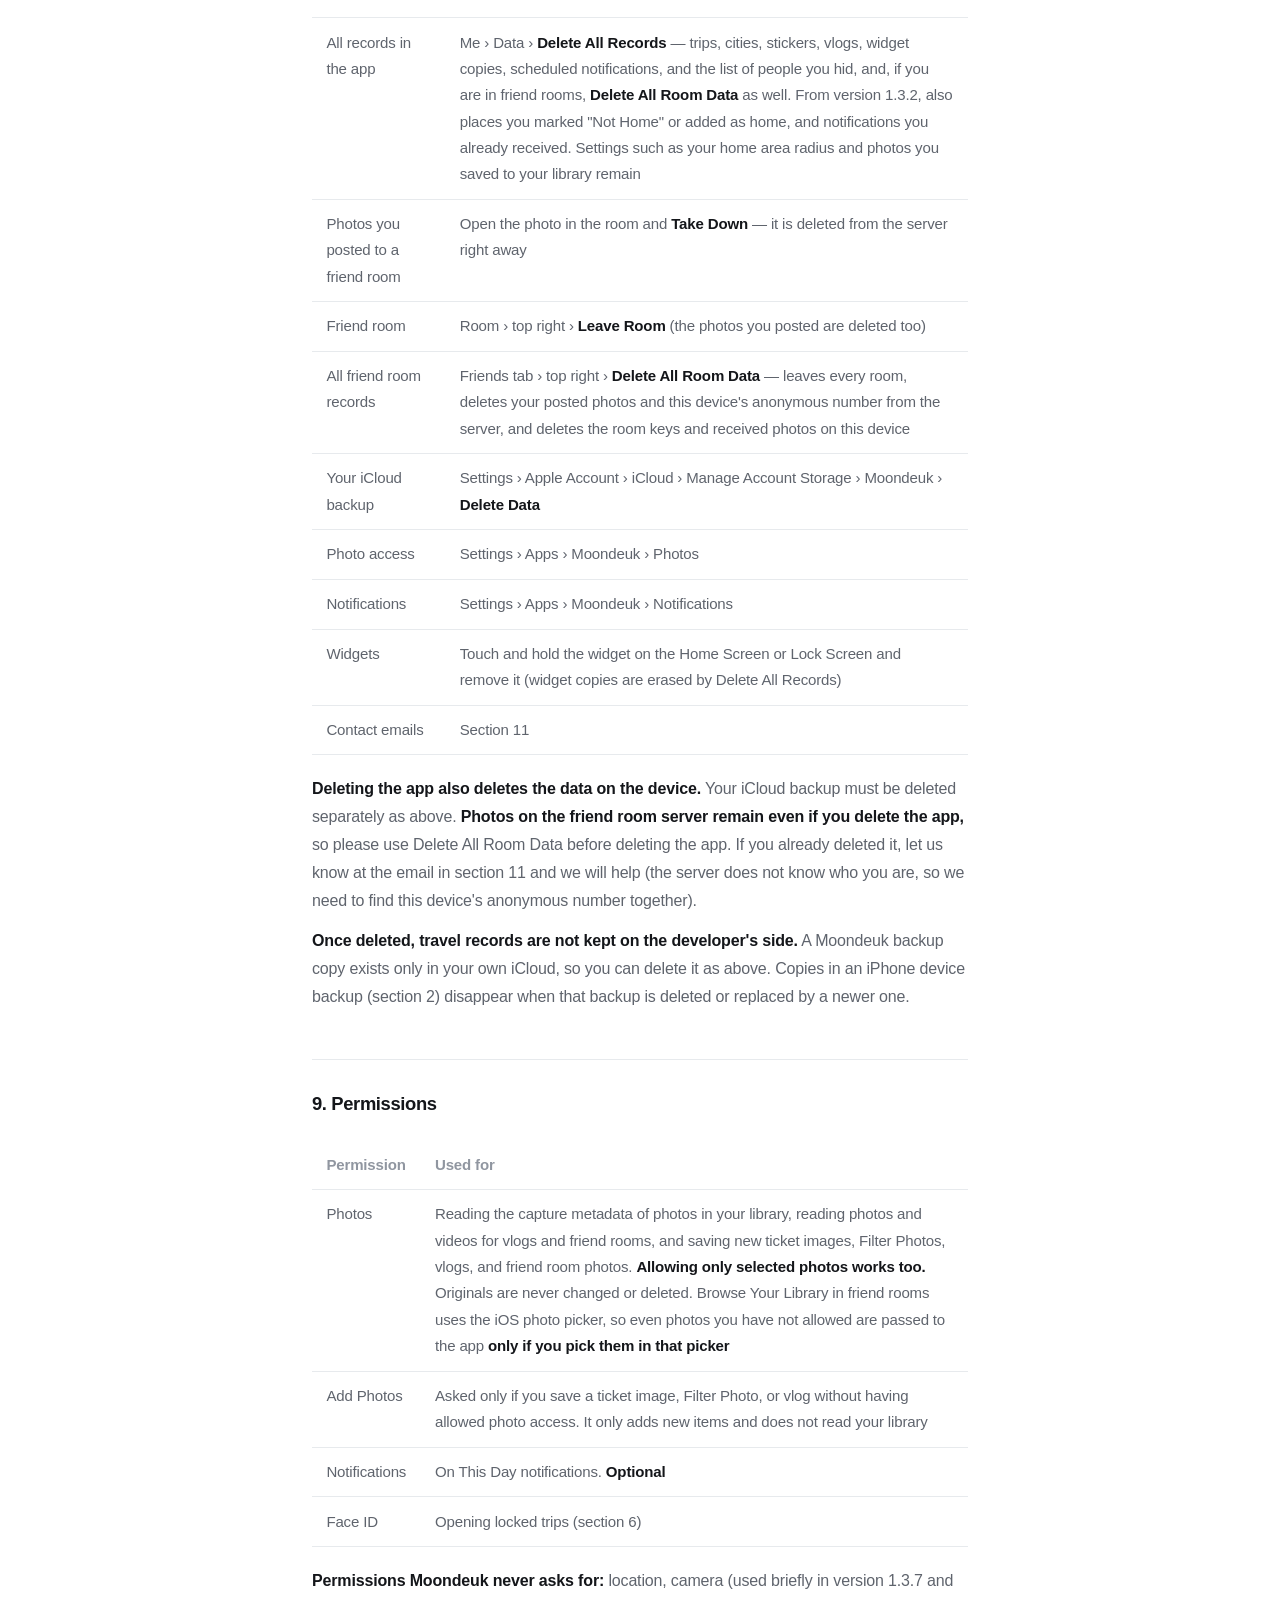
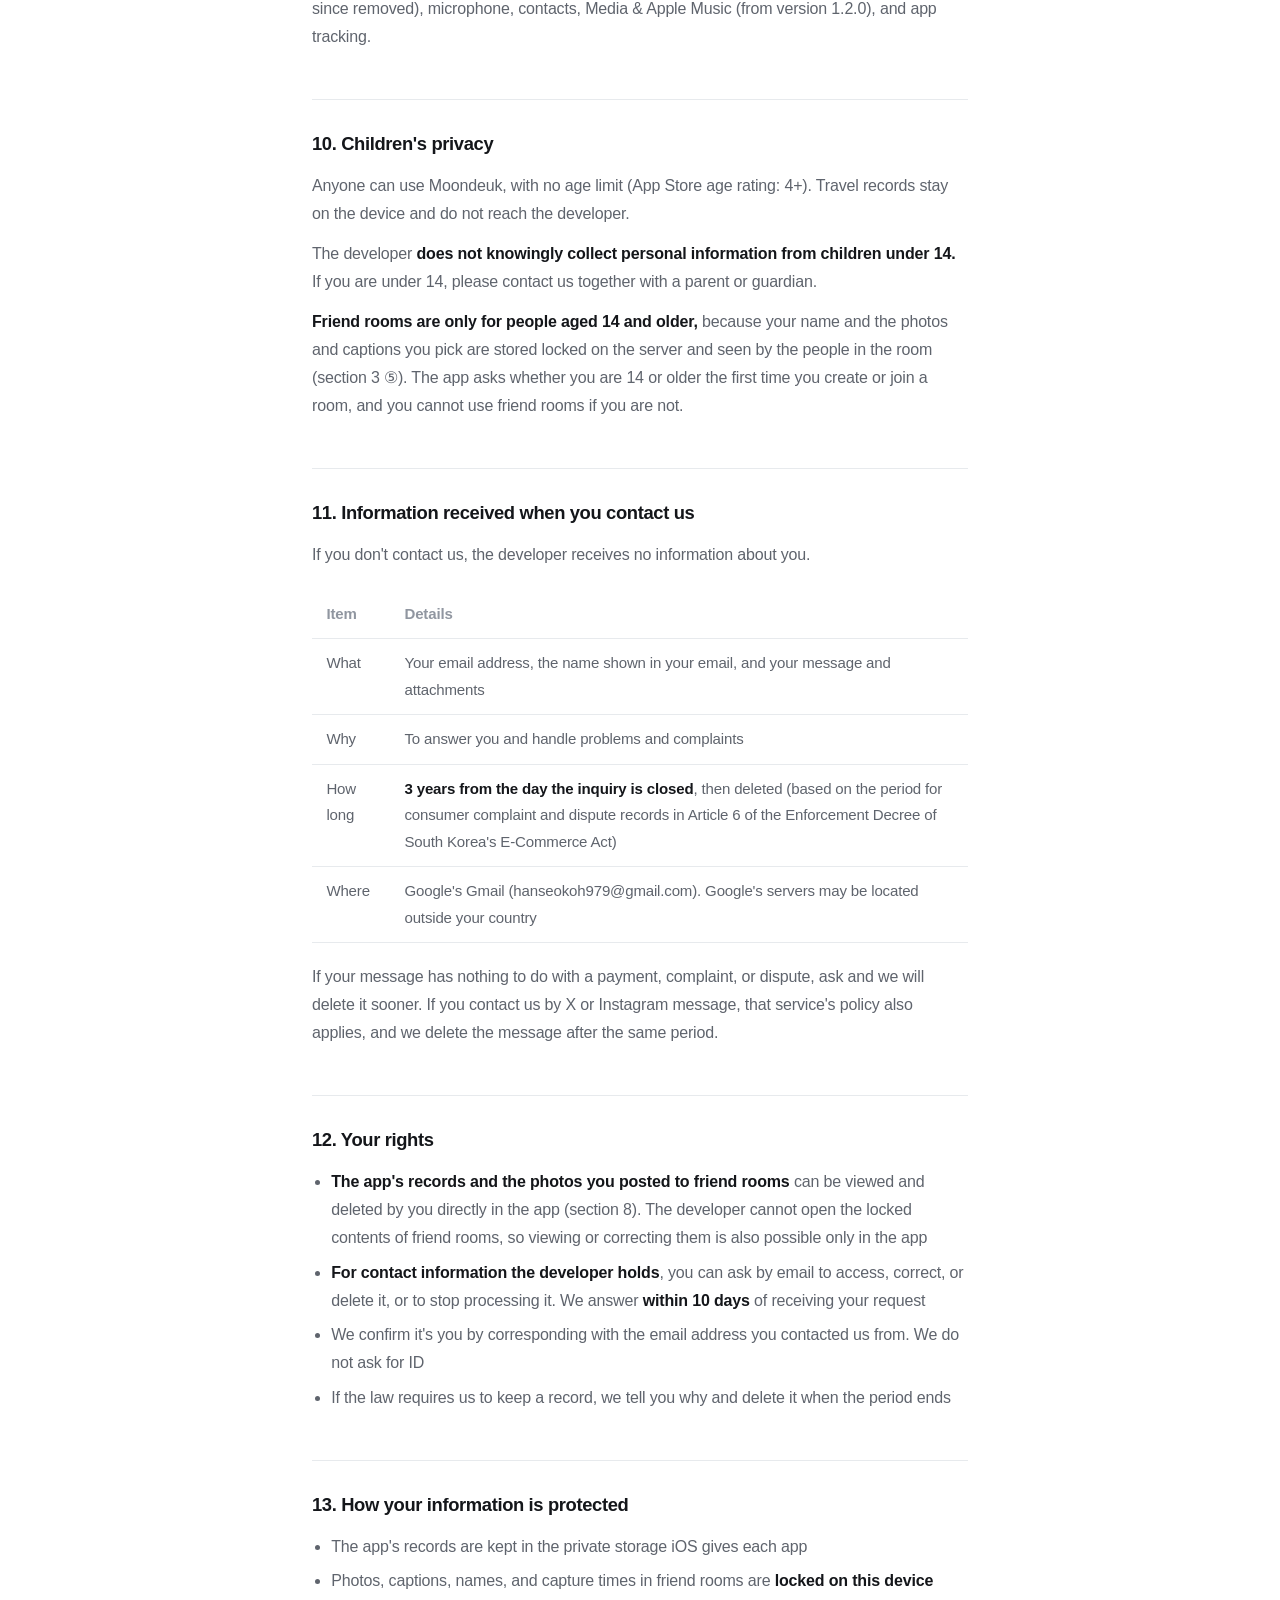
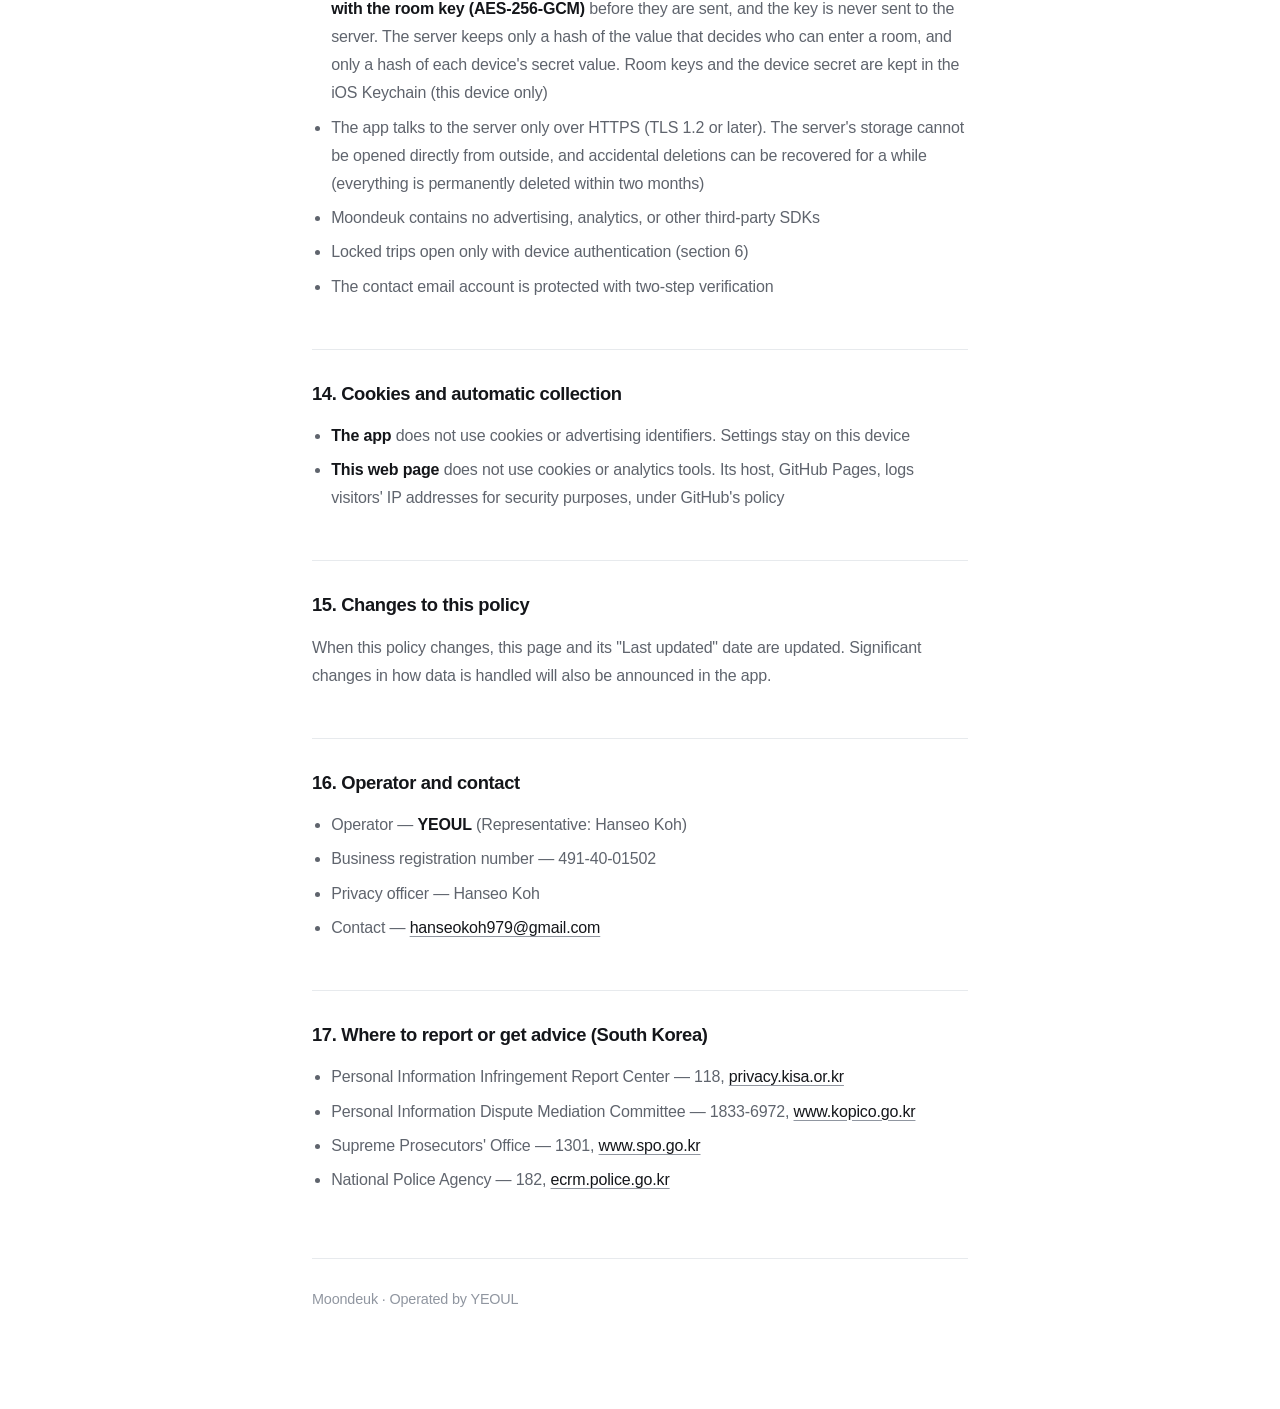
==== commit f09073d7: "iOS 개인정보처리방침 — 친구 방이 앱스토어 판에서 열림(시험판 문장 뺌) · 사진 신고하기 · 2026-11-16 Co-Authored-By: Claude Opus 5.5 <n" ====
--- a/privacy-ios-en.html
+++ b/privacy-ios-en.html
@@ -13,7 +13,7 @@
   <a class="mark" href="./"><span class="b">[</span>Moondeuk<span class="c">]</span></a>
 
   <h1>Privacy Policy (iPhone)</h1>
-  <p class="meta">Last updated: November 14, 2026 · <a href="privacy-ios.html">한국어</a> · <a href="privacy-ios-ja.html">日本語</a></p>
+  <p class="meta">Last updated: November 16, 2026 · <a href="privacy-ios.html">한국어</a> · <a href="privacy-ios-ja.html">日本語</a></p>
 
   <p>Moondeuk reads where and when the photos in your library were taken to build a travel map, and makes a
      short vlog for each trip. This page lists, without exception, <strong>what Moondeuk for iPhone
@@ -162,7 +162,7 @@
   <p>In the Friends tab you can create a <strong>room</strong> with friends you traveled with and send an invite link, or join a room through a link a friend sent you, and then add the photos you liked from that trip for each other.
      Rooms go through <strong>a server run by Yeoul</strong> (Microsoft Azure cloud, <strong>Seoul, South Korea</strong> region). There are no accounts; the first time you use rooms, this device creates
      <strong>an anonymous number</strong> for itself. Friend rooms are <strong>only for people aged 14 and older</strong>, and the app asks the first time you create or join a room (section 10).
-     The Friends tab is currently open <strong>only in test builds (TestFlight)</strong>.</p>
+</p>
   <ul>
     <li><strong>Photos are never posted automatically.</strong> Photos are posted only when you tap Add Photos in a room, pick photos, and tap Post</li>
     <li><strong>Everything is locked before it is sent.</strong> Each room has a <strong>room key</strong> (AES-256) created on the device, and the items below are locked with it before they are sent. The key exists
@@ -182,6 +182,9 @@
     <li>People in a room see each other's <strong>display names</strong> and posted photos and captions. They can open a photo and <strong>save it to their own library</strong>, and we cannot stop someone from taking a screenshot</li>
     <li><strong>When you take a photo down, it is deleted from the server right away.</strong> If you leave a room, the photos you posted are deleted too, and when no one is left in a room, the whole room is deleted.
         You can <strong>Hide</strong> a friend's photos on this device only (the person is not notified)</li>
+    <li><strong>Report</strong> — if a photo a friend added is a problem, open it, then tap ⋯ › <strong>Report</strong> to email the developer. Because room photos are locked and the developer can't open them on the server,
+        <strong>the photo as opened on your device, plus the name of the person who added it, its note, the room number and the photo number, are attached to the email</strong> (the room key is not). You can review, change or cancel it in the mail window before sending.
+        Reports are handled like inquiries in section 11, and photos that break the rules are deleted from the server</li>
     <li><strong>Deleted items stay on the server in locked form so accidental deletions can be recovered, and are permanently deleted within two months of deletion</strong> (30 days as a previous version, then 30 days in the recycle bin). They remain locked during that time, so the server and the developer cannot open them</li>
     <li>Limits — 3 MB per photo, 500 photos and 20 people per room, 30 photos (200 with Premium) per person per room, and 60 photos and 30 rooms per device per day</li>
     <li>Running the server is entrusted to Microsoft (section 7). The app talks to the server only over an encrypted connection (HTTPS)</li>
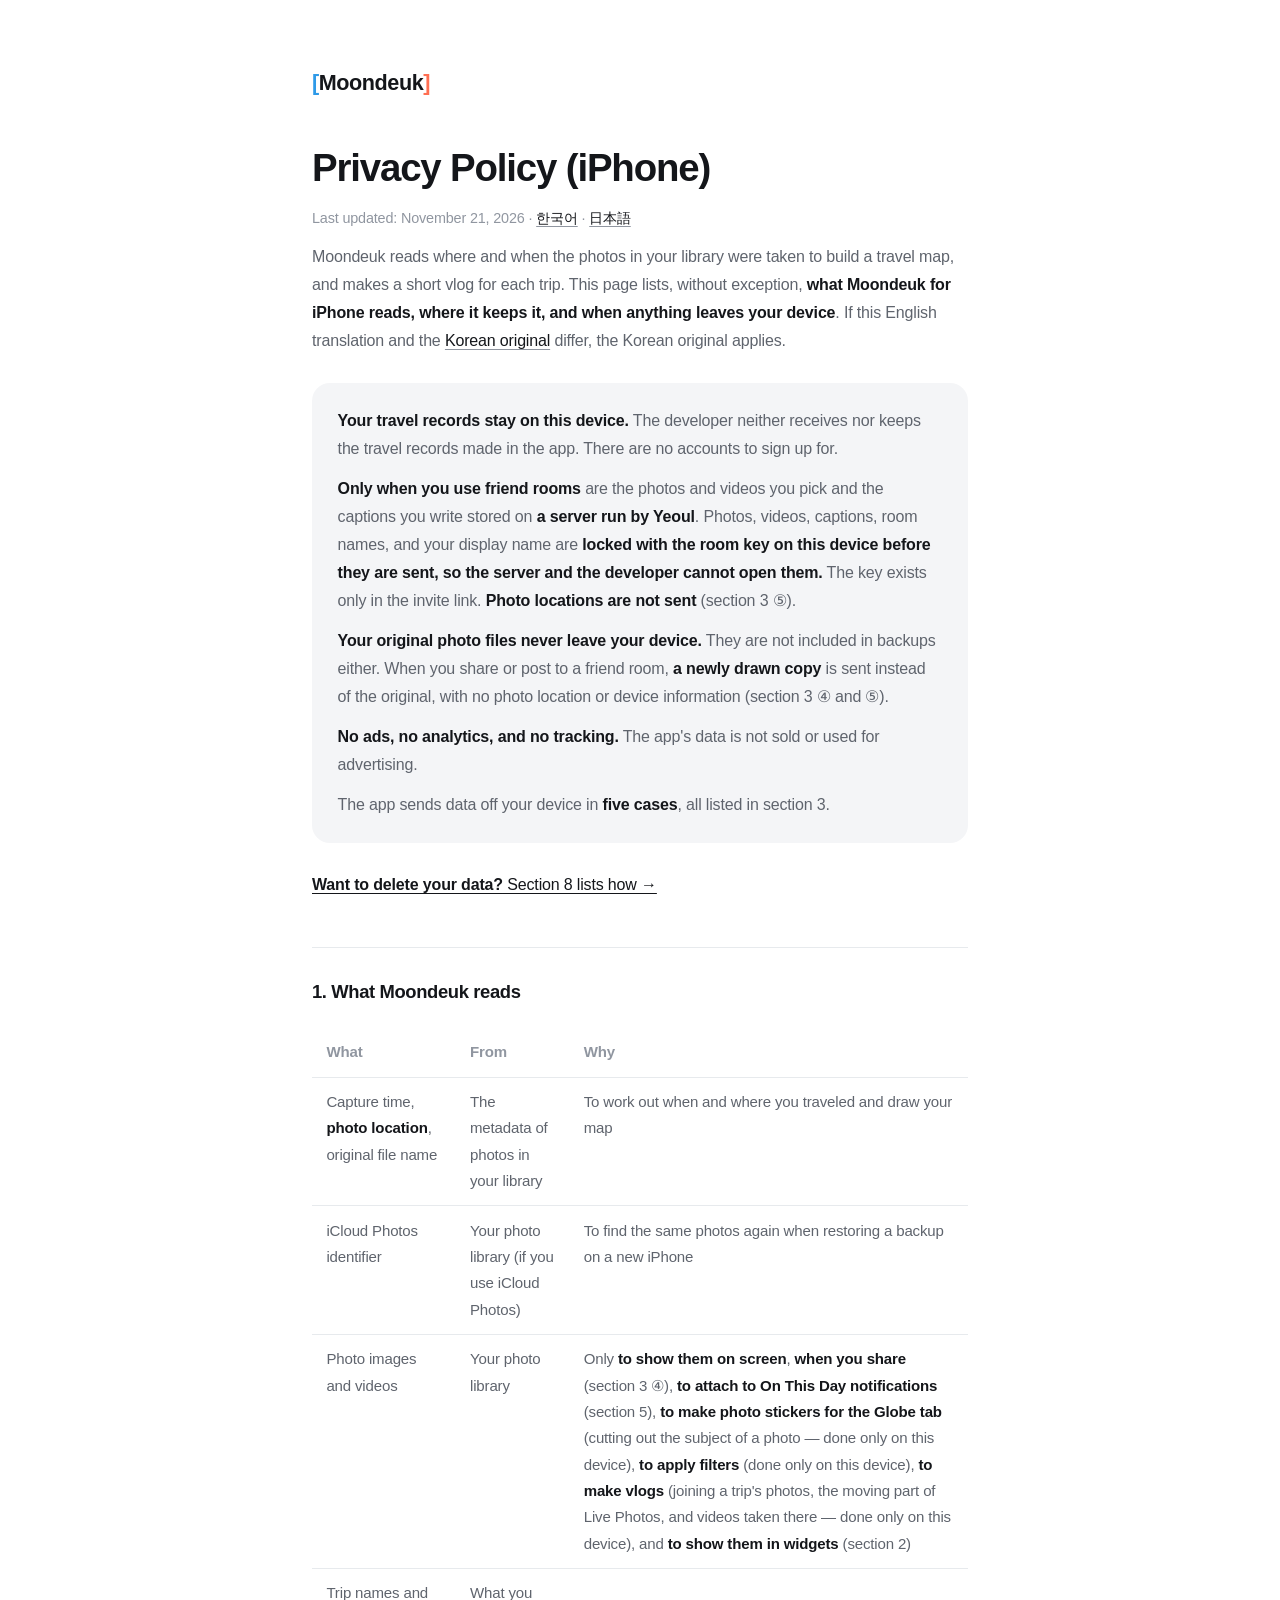
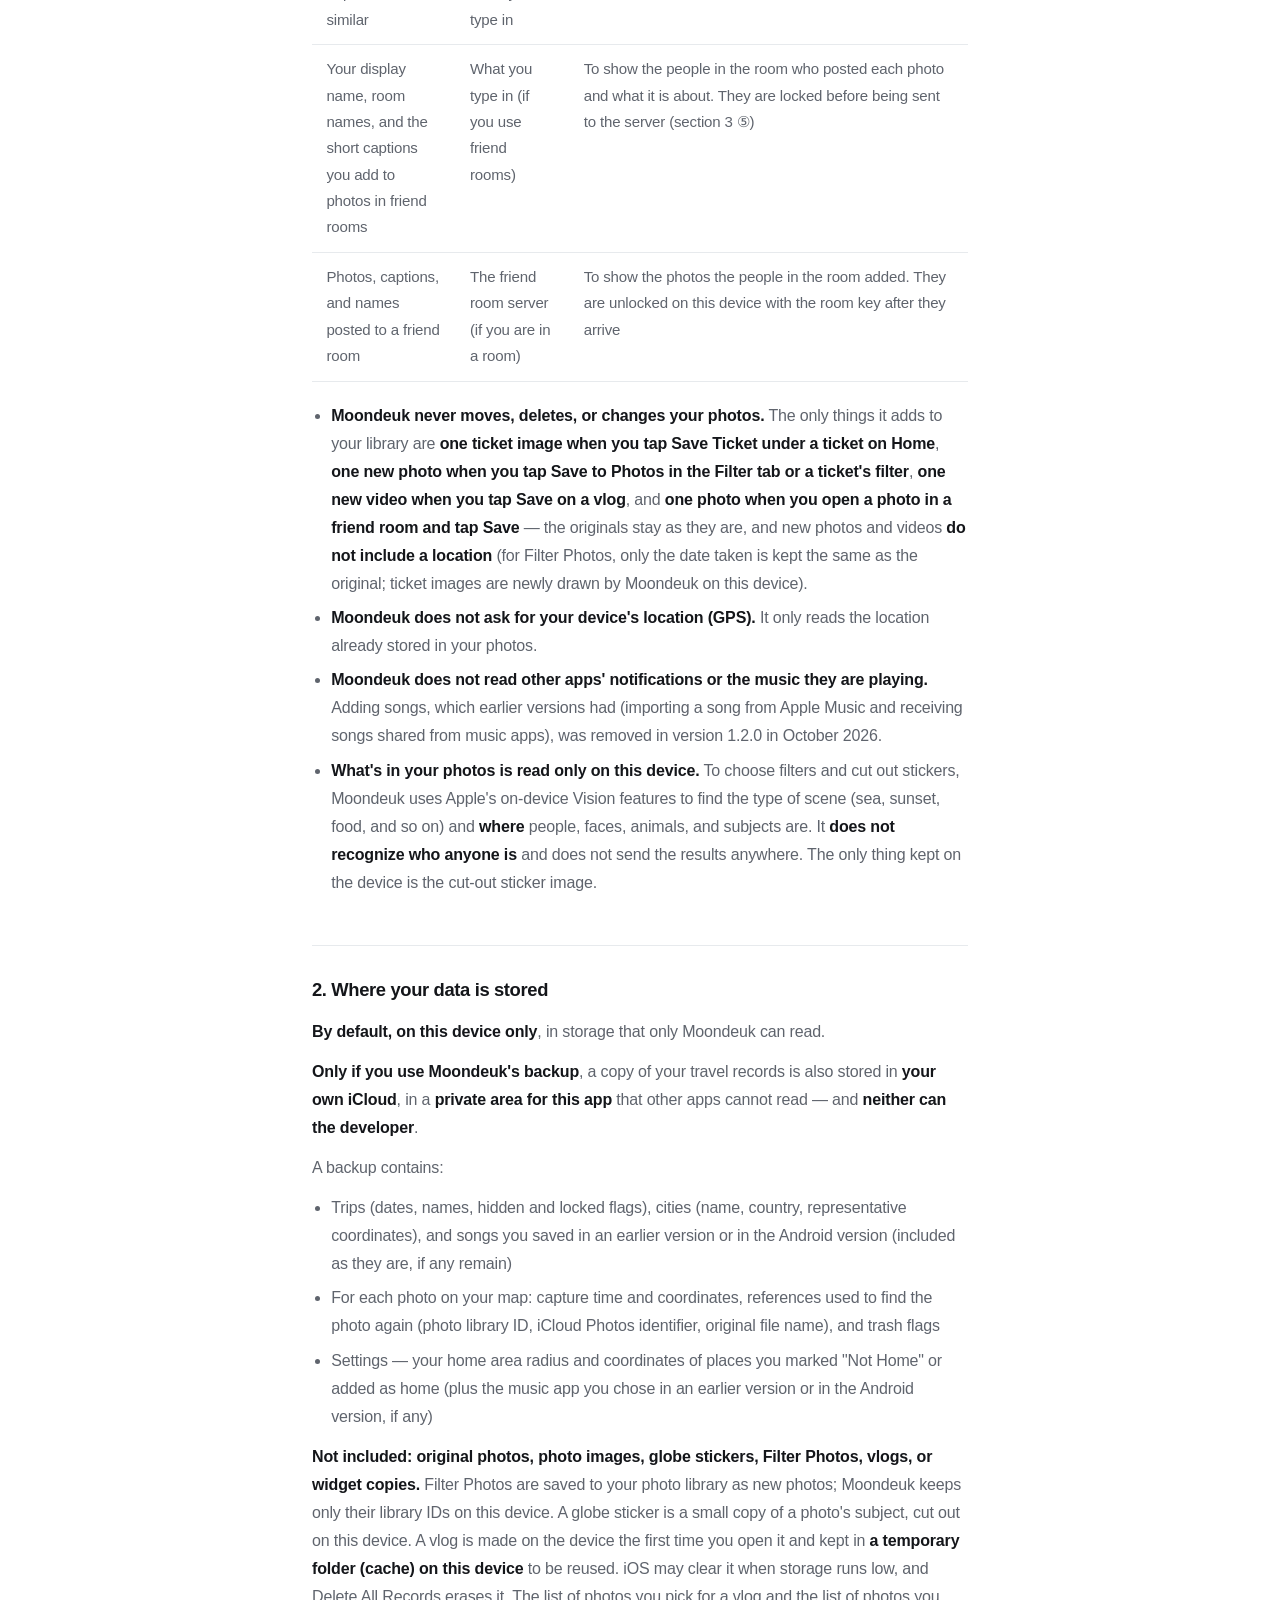
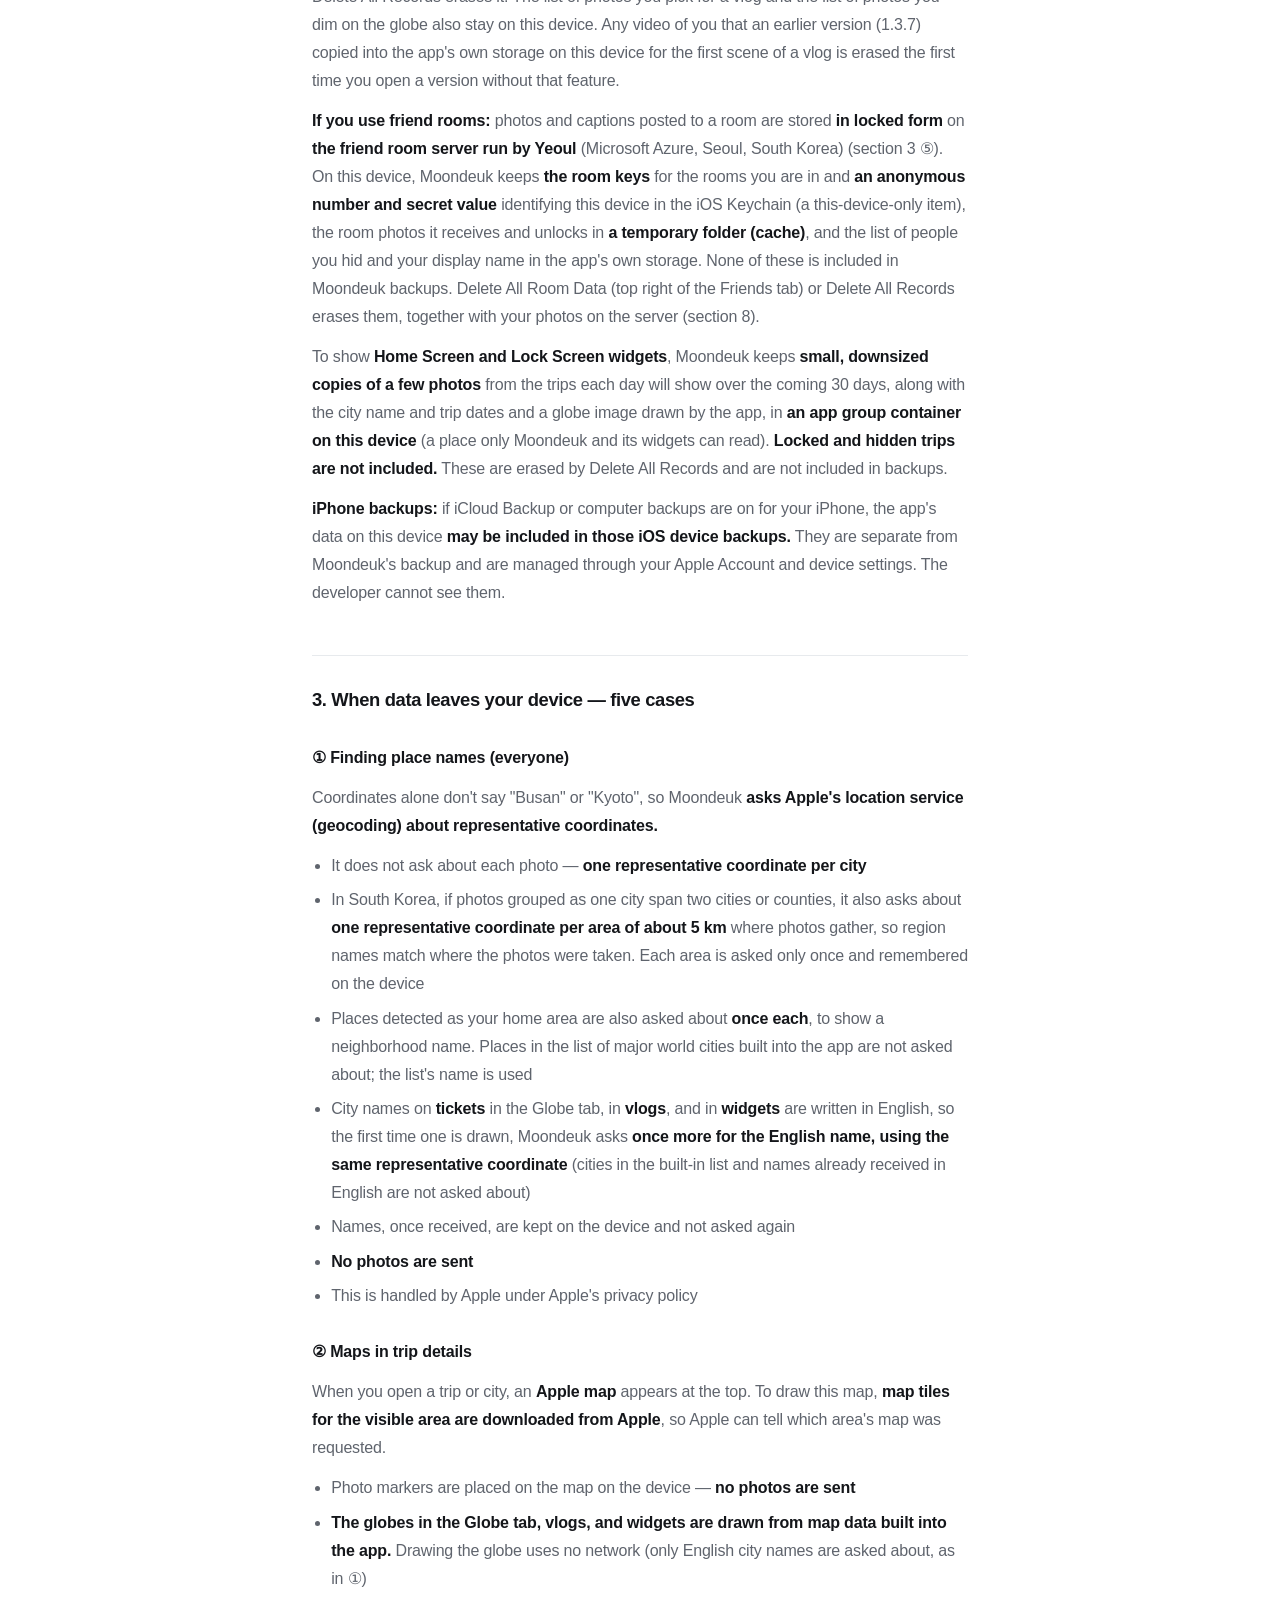
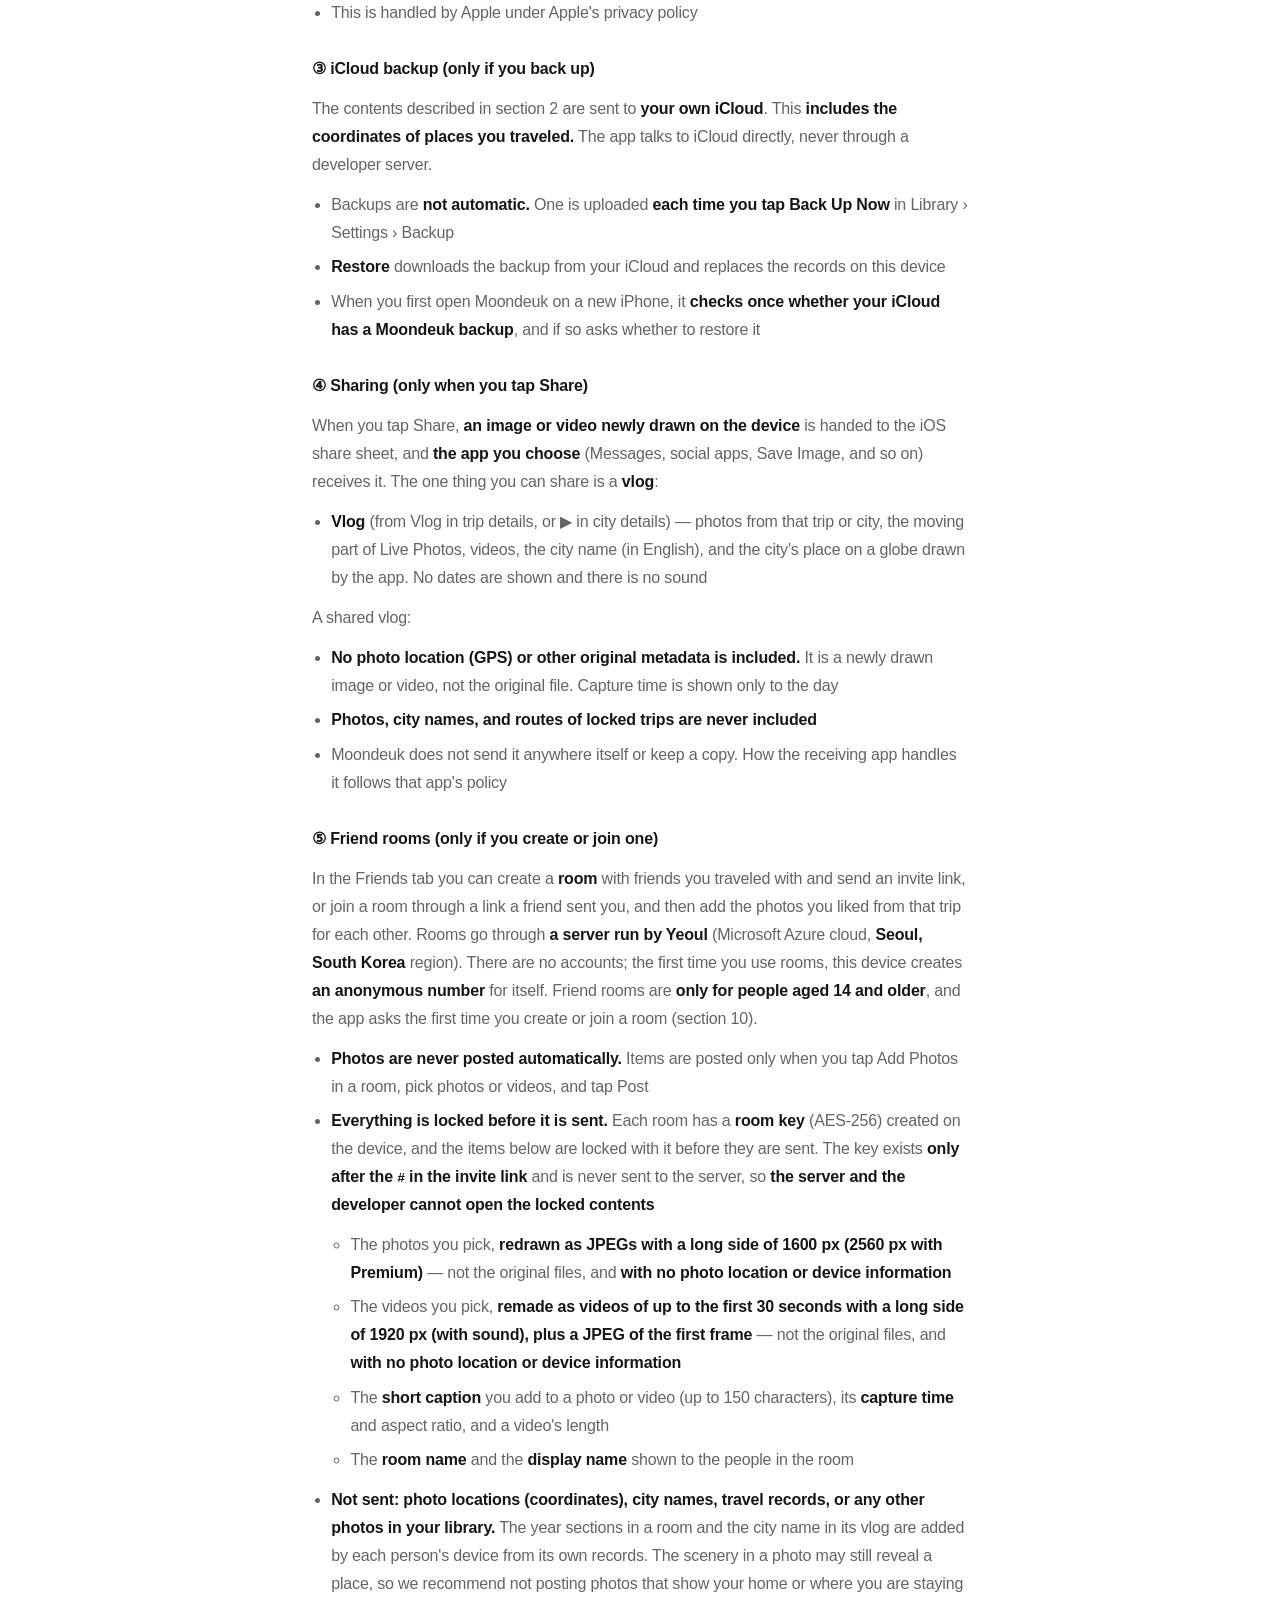
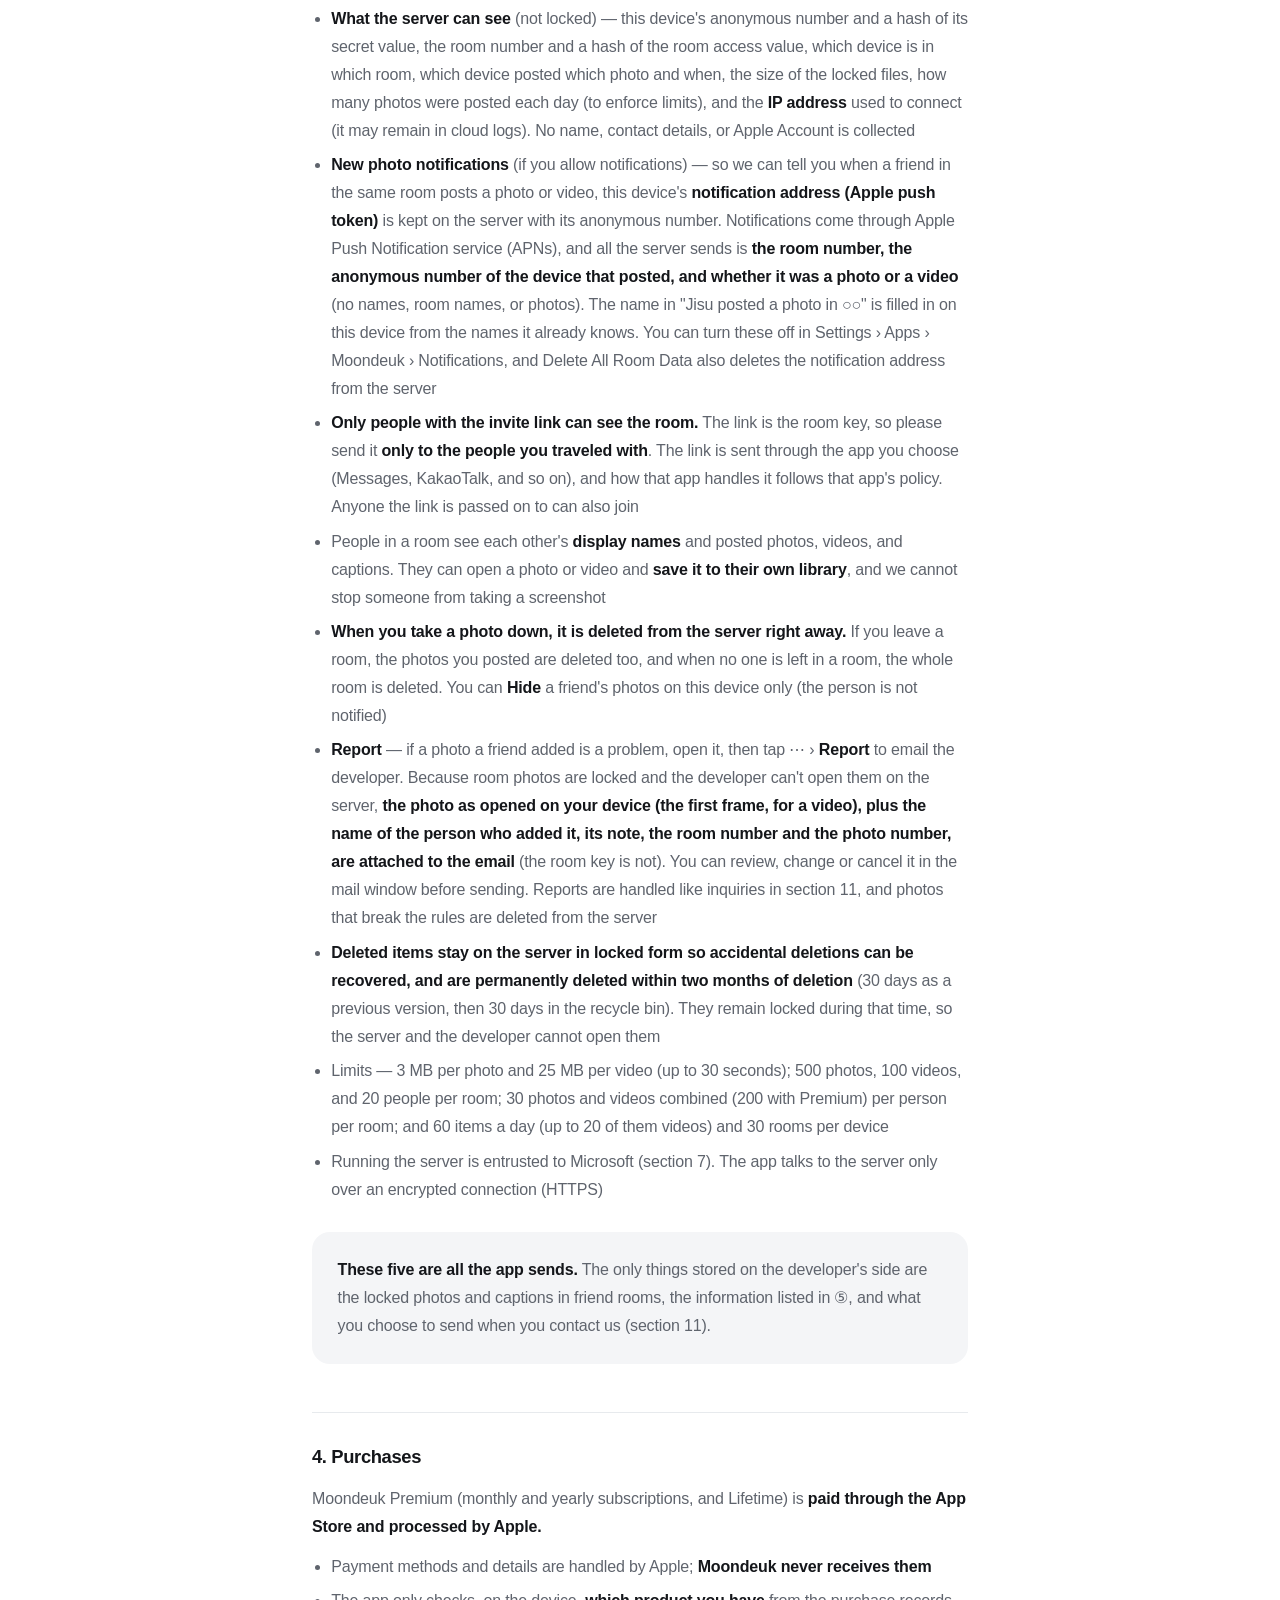
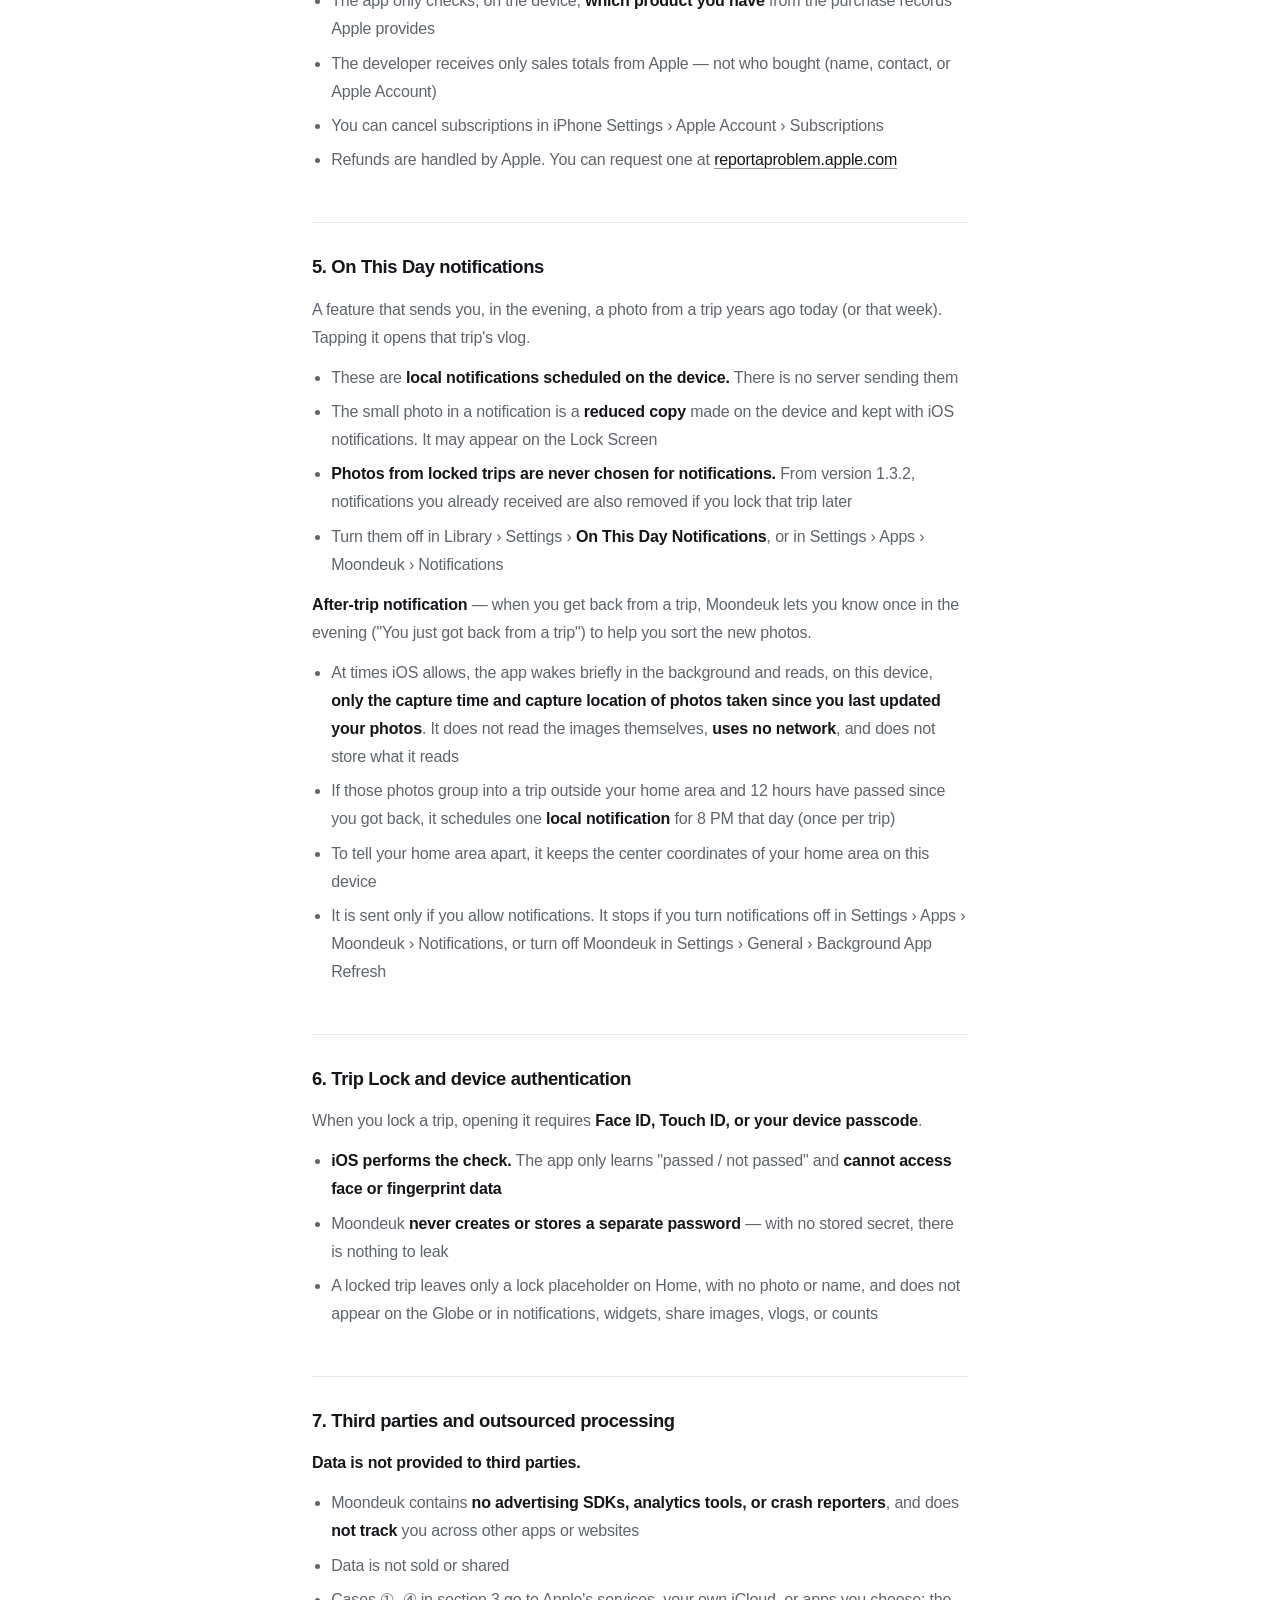
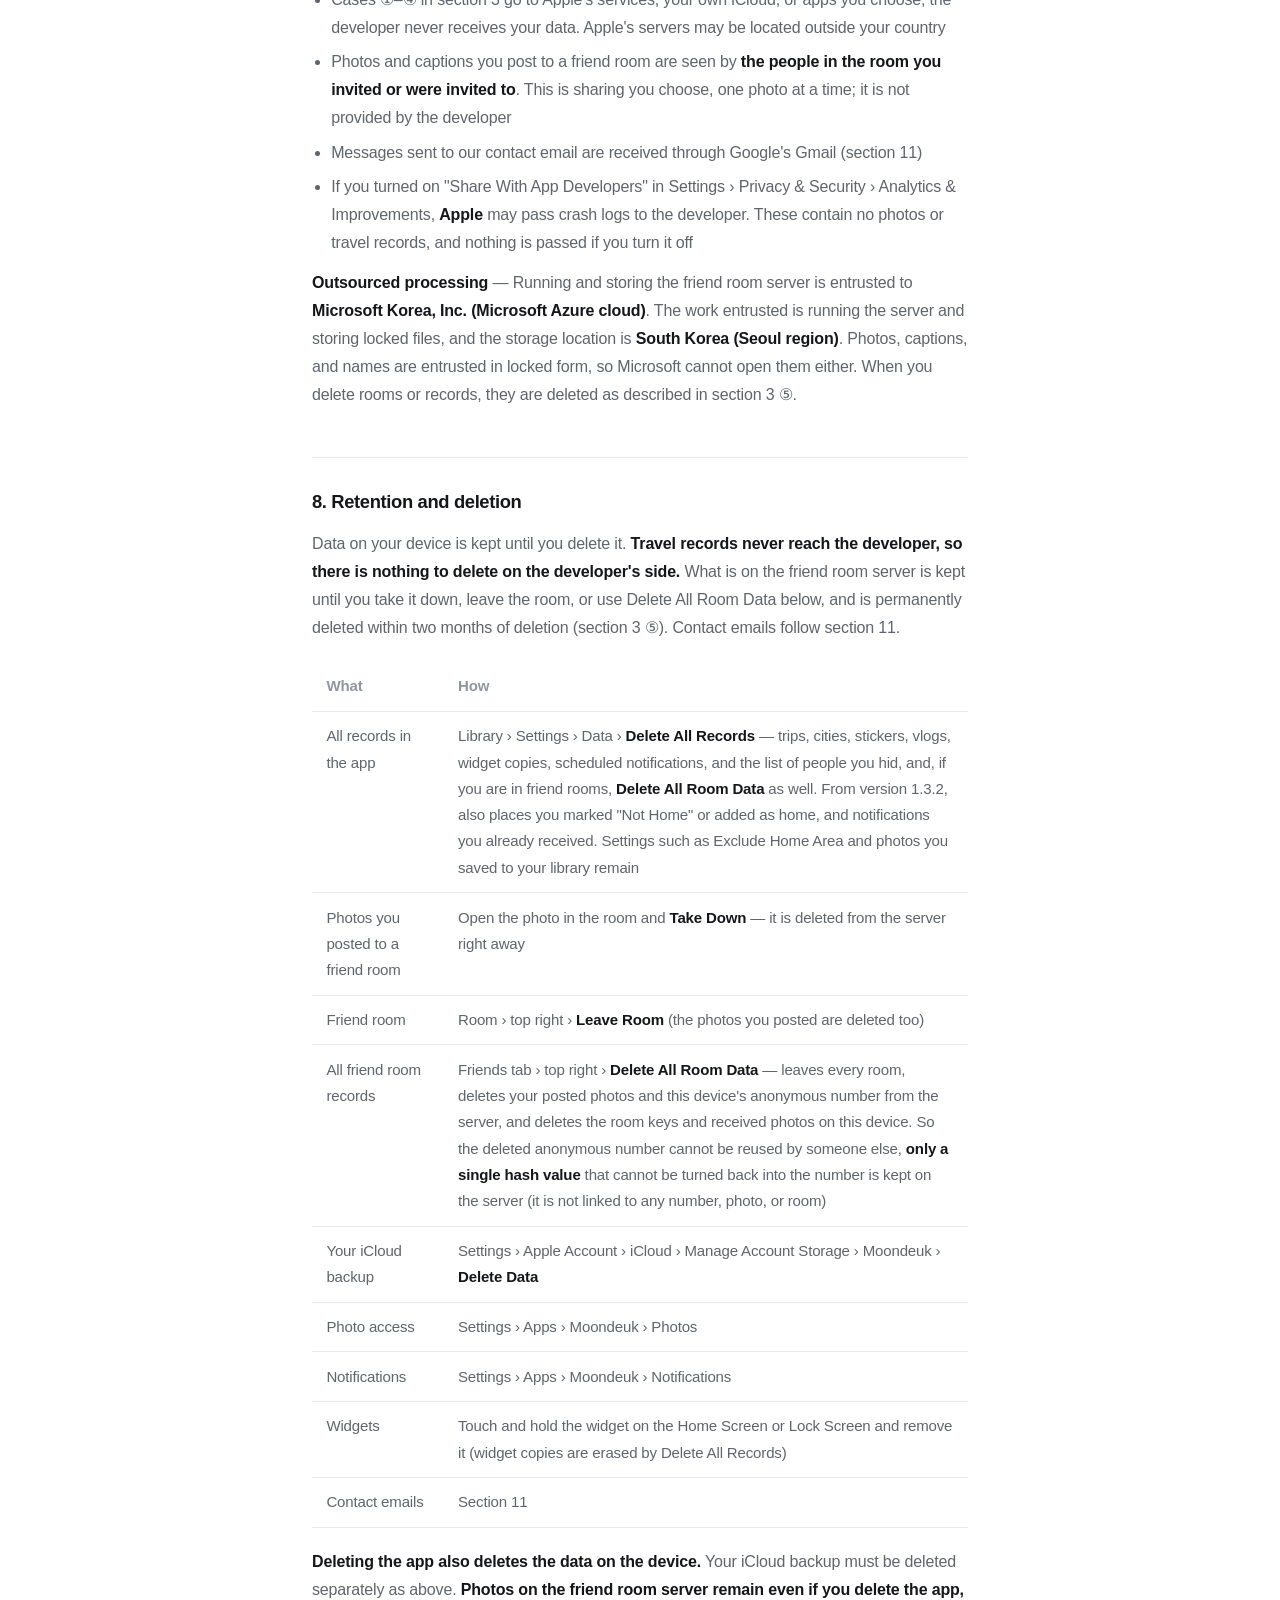
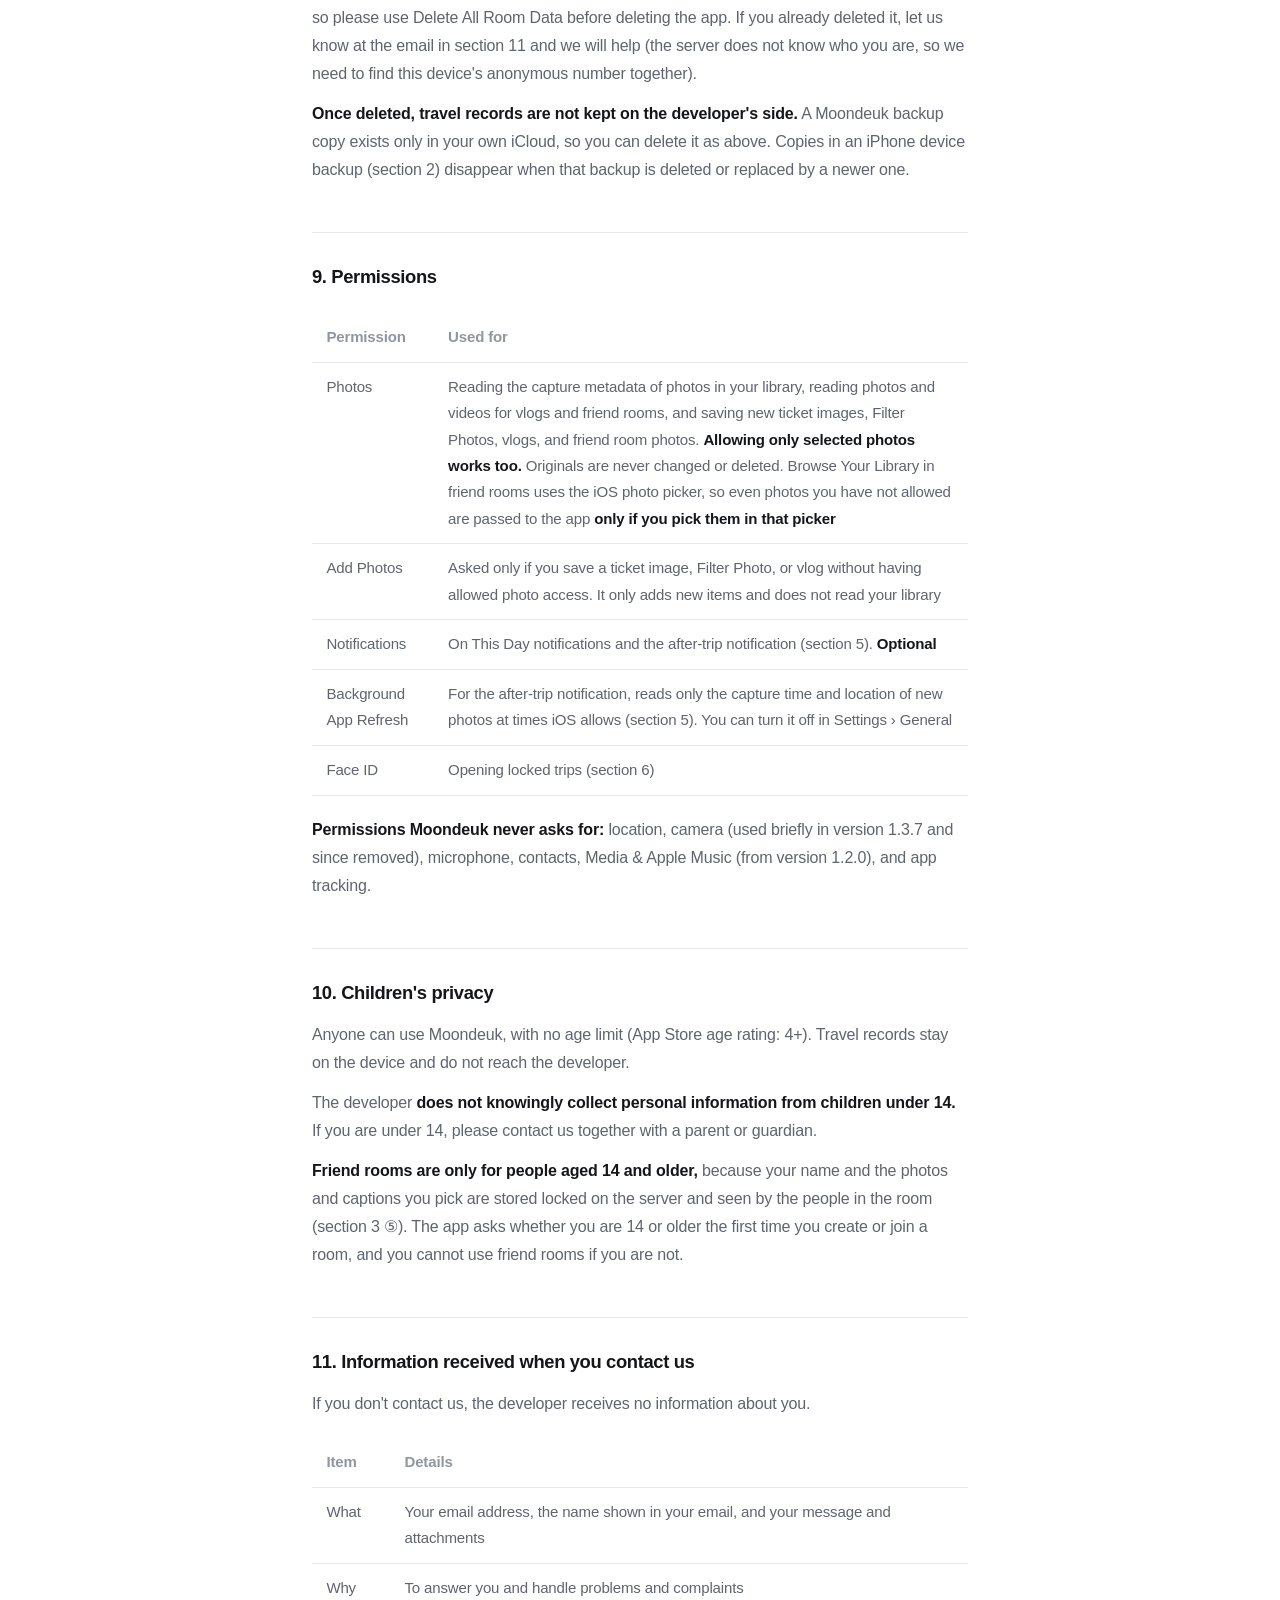
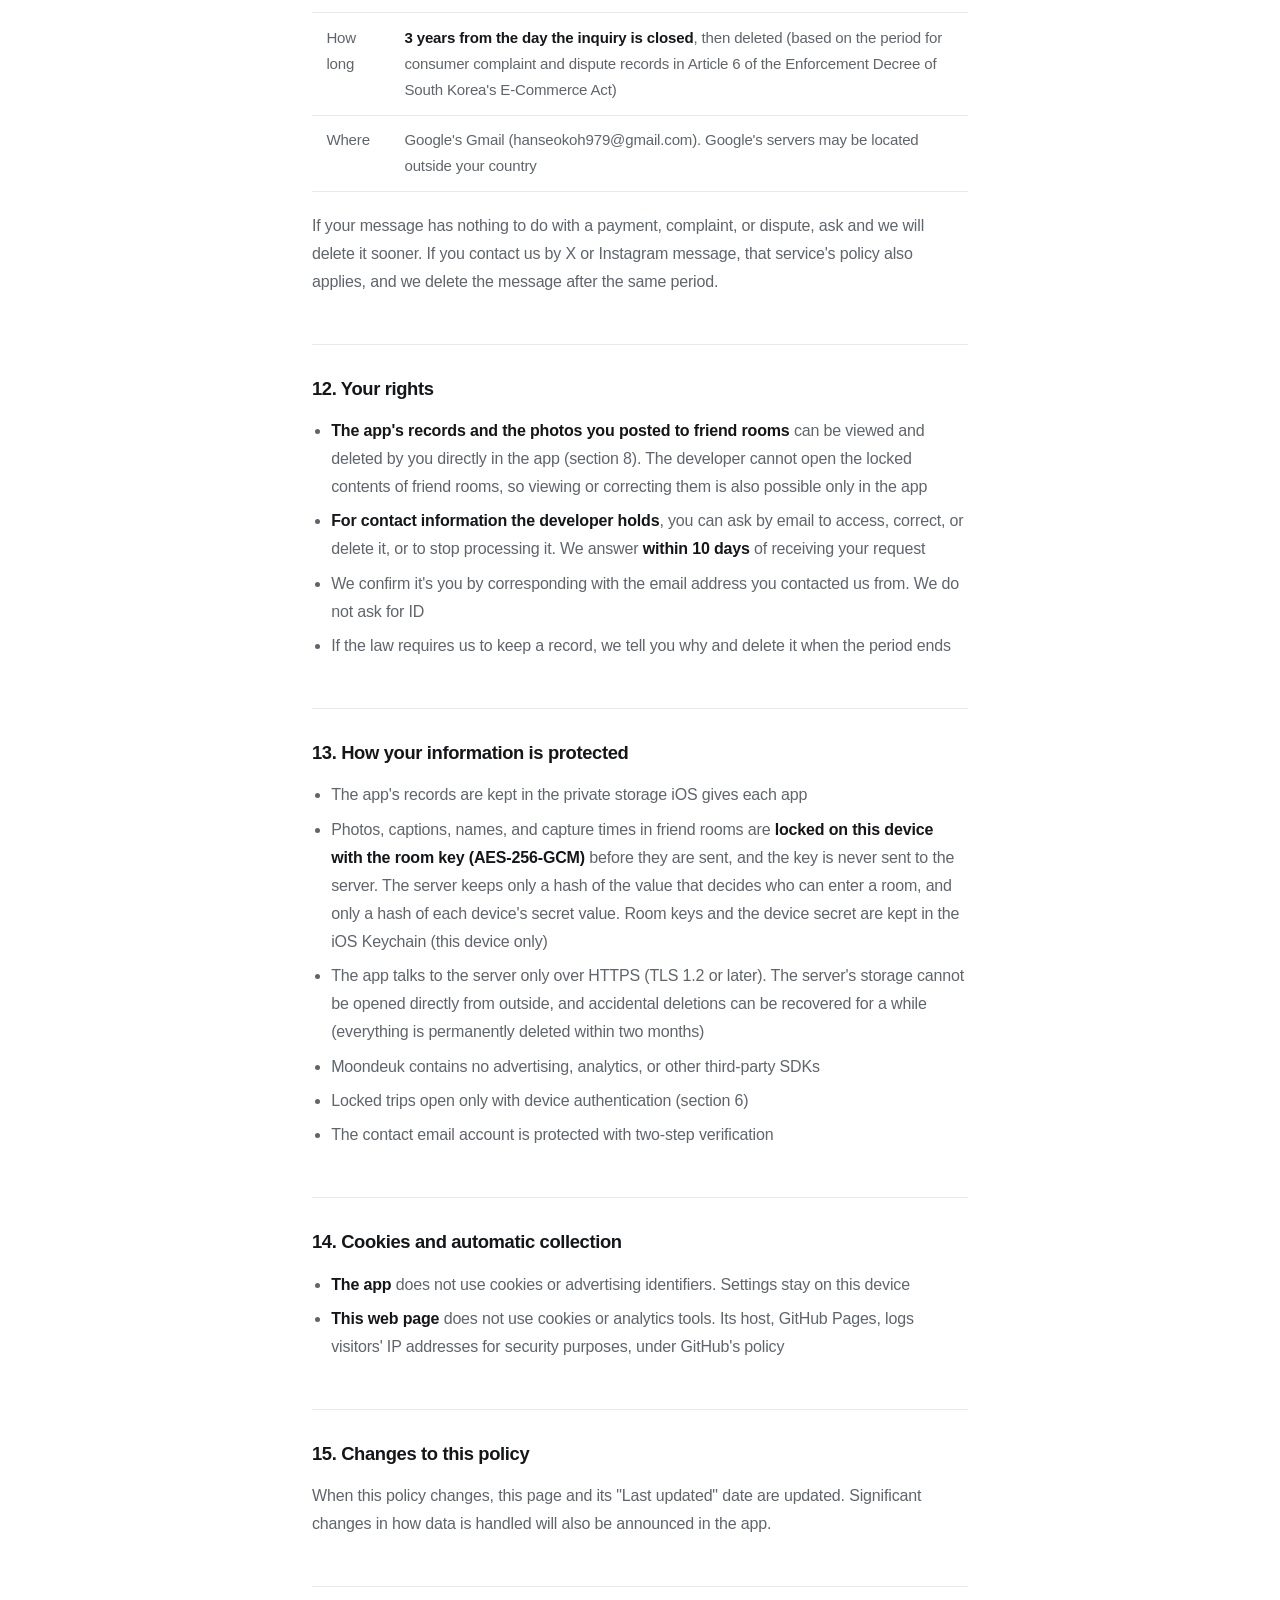
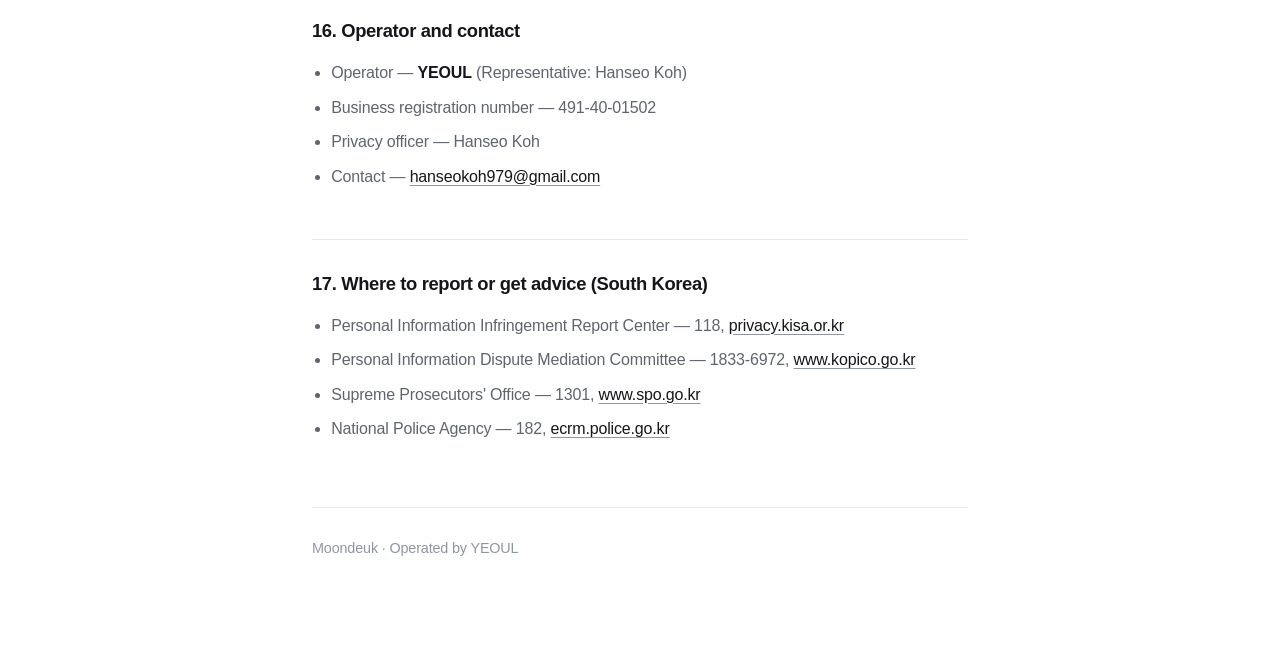
==== commit 6503fe09: "iPhone 판 개인정보처리방침 1.5.5: 친구 방 동영상 · 새 사진 알림 · 공유는 브이로그만 · 위치 보기 지도를 뺌 · 여행 뒤 알림 · 보관함 경로 (한 · 영 · 일," ====
--- a/privacy-ios-en.html
+++ b/privacy-ios-en.html
@@ -13,7 +13,7 @@
   <a class="mark" href="./"><span class="b">[</span>Moondeuk<span class="c">]</span></a>
 
   <h1>Privacy Policy (iPhone)</h1>
-  <p class="meta">Last updated: November 16, 2026 · <a href="privacy-ios.html">한국어</a> · <a href="privacy-ios-ja.html">日本語</a></p>
+  <p class="meta">Last updated: November 21, 2026 · <a href="privacy-ios.html">한국어</a> · <a href="privacy-ios-ja.html">日本語</a></p>
 
   <p>Moondeuk reads where and when the photos in your library were taken to build a travel map, and makes a
      short vlog for each trip. This page lists, without exception, <strong>what Moondeuk for iPhone
@@ -22,7 +22,7 @@
 
   <div class="card">
     <p><strong>Your travel records stay on this device.</strong> The developer neither receives nor keeps the travel records made in the app. There are no accounts to sign up for.</p>
-    <p><strong>Only when you use friend rooms</strong> are the photos you pick and the captions you write stored on <strong>a server run by Yeoul</strong>. Photos, captions, room names, and your display name are
+    <p><strong>Only when you use friend rooms</strong> are the photos and videos you pick and the captions you write stored on <strong>a server run by Yeoul</strong>. Photos, videos, captions, room names, and your display name are
        <strong>locked with the room key on this device before they are sent, so the server and the developer cannot open them.</strong> The key exists only in the invite link. <strong>Photo locations are not sent</strong> (section 3 ⑤).</p>
     <p><strong>Your original photo files never leave your device.</strong> They are not included in backups either. When you share or post to a friend room,
        <strong>a newly drawn copy</strong> is sent instead of the original, with no photo location or device information (section 3 ④ and ⑤).</p>
@@ -74,7 +74,7 @@
   </div>
   <ul>
     <li><strong>Moondeuk never moves, deletes, or changes your photos.</strong> The only things it adds to your library are <strong>one ticket image when you tap Save Ticket under a ticket on Home</strong>,
-        <strong>one new photo when you tap Save to Photos in a ticket's filter</strong>, <strong>one new video when you tap Save on a vlog</strong>, and
+        <strong>one new photo when you tap Save to Photos in the Filter tab or a ticket's filter</strong>, <strong>one new video when you tap Save on a vlog</strong>, and
         <strong>one photo when you open a photo in a friend room and tap Save</strong> — the originals stay as they are,
         and new photos and videos <strong>do not include a location</strong> (for Filter Photos, only the date taken is kept the same as the original; ticket images are newly drawn by Moondeuk on this device).</li>
     <li><strong>Moondeuk does not ask for your device's location (GPS).</strong> It only reads the location already stored in your photos.</li>
@@ -126,9 +126,8 @@
     <li>This is handled by Apple under Apple's privacy policy</li>
   </ul>
 
-  <h3>② Maps in trip details and on the back of tickets</h3>
-  <p>When you open a trip or city, an <strong>Apple map</strong> appears at the top. When you tap Show Location on a ticket on Home, an <strong>Apple map</strong> of the area around
-     where that photo was taken appears. To draw these maps, <strong>map tiles for the visible area are downloaded from Apple</strong>,
+  <h3>② Maps in trip details</h3>
+  <p>When you open a trip or city, an <strong>Apple map</strong> appears at the top. To draw this map, <strong>map tiles for the visible area are downloaded from Apple</strong>,
      so Apple can tell which area's map was requested.</p>
   <ul>
     <li>Photo markers are placed on the map on the device — <strong>no photos are sent</strong></li>
@@ -140,19 +139,18 @@
   <p>The contents described in section 2 are sent to <strong>your own iCloud</strong>. This <strong>includes the coordinates of places you traveled.</strong>
      The app talks to iCloud directly, never through a developer server.</p>
   <ul>
-    <li>Backups are <strong>not automatic.</strong> One is uploaded <strong>each time you tap Back Up Now</strong> in Me › Backup</li>
+    <li>Backups are <strong>not automatic.</strong> One is uploaded <strong>each time you tap Back Up Now</strong> in Library › Settings › Backup</li>
     <li><strong>Restore</strong> downloads the backup from your iCloud and replaces the records on this device</li>
     <li>When you first open Moondeuk on a new iPhone, it <strong>checks once whether your iCloud has a Moondeuk backup</strong>, and if so asks whether to restore it</li>
   </ul>
 
   <h3>④ Sharing (only when you tap Share)</h3>
   <p>When you tap Share, <strong>an image or video newly drawn on the device</strong> is handed to the iOS share sheet, and <strong>the app you choose</strong>
-     (Messages, social apps, Save Image, and so on) receives it. There are two things you can share:</p>
+     (Messages, social apps, Save Image, and so on) receives it. The one thing you can share is a <strong>vlog</strong>:</p>
   <ul>
     <li><strong>Vlog</strong> (from Vlog in trip details, or ▶ in city details) — photos from that trip or city, the moving part of Live Photos, videos, the city name (in English), and the city's place on a globe drawn by the app. No dates are shown and there is no sound</li>
-    <li><strong>Year in Review</strong> — two images: a cover with eight photos from that year's trips, and a closing image with the year and up to six photos cut into country shapes</li>
-  </ul>
-  <p>For both:</p>
+  </ul>
+  <p>A shared vlog:</p>
   <ul>
     <li><strong>No photo location (GPS) or other original metadata is included.</strong> It is a newly drawn image or video, not the original file. Capture time is shown only to the day</li>
     <li><strong>Photos, city names, and routes of locked trips are never included</strong></li>
@@ -164,12 +162,13 @@
      <strong>an anonymous number</strong> for itself. Friend rooms are <strong>only for people aged 14 and older</strong>, and the app asks the first time you create or join a room (section 10).
 </p>
   <ul>
-    <li><strong>Photos are never posted automatically.</strong> Photos are posted only when you tap Add Photos in a room, pick photos, and tap Post</li>
+    <li><strong>Photos are never posted automatically.</strong> Items are posted only when you tap Add Photos in a room, pick photos or videos, and tap Post</li>
     <li><strong>Everything is locked before it is sent.</strong> Each room has a <strong>room key</strong> (AES-256) created on the device, and the items below are locked with it before they are sent. The key exists
         <strong>only after the <code>#</code> in the invite link</strong> and is never sent to the server, so <strong>the server and the developer cannot open the locked contents</strong>
       <ul>
         <li>The photos you pick, <strong>redrawn as JPEGs with a long side of 1600 px (2560 px with Premium)</strong> — not the original files, and <strong>with no photo location or device information</strong></li>
-        <li>The <strong>short caption</strong> you add (up to 150 characters), and the photo's <strong>capture time</strong> and aspect ratio</li>
+        <li>The videos you pick, <strong>remade as videos of up to the first 30 seconds with a long side of 1920 px (with sound), plus a JPEG of the first frame</strong> — not the original files, and <strong>with no photo location or device information</strong></li>
+        <li>The <strong>short caption</strong> you add to a photo or video (up to 150 characters), its <strong>capture time</strong> and aspect ratio, and a video's length</li>
         <li>The <strong>room name</strong> and the <strong>display name</strong> shown to the people in the room</li>
       </ul>
     </li>
@@ -177,16 +176,20 @@
         The scenery in a photo may still reveal a place, so we recommend not posting photos that show your home or where you are staying</li>
     <li><strong>What the server can see</strong> (not locked) — this device's anonymous number and a hash of its secret value, the room number and a hash of the room access value, which device is in which room, which device posted which photo and when,
         the size of the locked files, how many photos were posted each day (to enforce limits), and the <strong>IP address</strong> used to connect (it may remain in cloud logs). No name, contact details, or Apple Account is collected</li>
+    <li><strong>New photo notifications</strong> (if you allow notifications) — so we can tell you when a friend in the same room posts a photo or video, this device's <strong>notification address (Apple push token)</strong> is kept on the server with its anonymous number.
+        Notifications come through Apple Push Notification service (APNs), and all the server sends is <strong>the room number, the anonymous number of the device that posted, and whether it was a photo or a video</strong> (no names, room names, or photos).
+        The name in "Jisu posted a photo in ○○" is filled in on this device from the names it already knows. You can turn these off in Settings › Apps › Moondeuk › Notifications,
+        and Delete All Room Data also deletes the notification address from the server</li>
     <li><strong>Only people with the invite link can see the room.</strong> The link is the room key, so please send it <strong>only to the people you traveled with</strong>. The link is sent through the app you choose (Messages, KakaoTalk, and so on),
         and how that app handles it follows that app's policy. Anyone the link is passed on to can also join</li>
-    <li>People in a room see each other's <strong>display names</strong> and posted photos and captions. They can open a photo and <strong>save it to their own library</strong>, and we cannot stop someone from taking a screenshot</li>
+    <li>People in a room see each other's <strong>display names</strong> and posted photos, videos, and captions. They can open a photo or video and <strong>save it to their own library</strong>, and we cannot stop someone from taking a screenshot</li>
     <li><strong>When you take a photo down, it is deleted from the server right away.</strong> If you leave a room, the photos you posted are deleted too, and when no one is left in a room, the whole room is deleted.
         You can <strong>Hide</strong> a friend's photos on this device only (the person is not notified)</li>
     <li><strong>Report</strong> — if a photo a friend added is a problem, open it, then tap ⋯ › <strong>Report</strong> to email the developer. Because room photos are locked and the developer can't open them on the server,
-        <strong>the photo as opened on your device, plus the name of the person who added it, its note, the room number and the photo number, are attached to the email</strong> (the room key is not). You can review, change or cancel it in the mail window before sending.
+        <strong>the photo as opened on your device (the first frame, for a video), plus the name of the person who added it, its note, the room number and the photo number, are attached to the email</strong> (the room key is not). You can review, change or cancel it in the mail window before sending.
         Reports are handled like inquiries in section 11, and photos that break the rules are deleted from the server</li>
     <li><strong>Deleted items stay on the server in locked form so accidental deletions can be recovered, and are permanently deleted within two months of deletion</strong> (30 days as a previous version, then 30 days in the recycle bin). They remain locked during that time, so the server and the developer cannot open them</li>
-    <li>Limits — 3 MB per photo, 500 photos and 20 people per room, 30 photos (200 with Premium) per person per room, and 60 photos and 30 rooms per device per day</li>
+    <li>Limits — 3 MB per photo and 25 MB per video (up to 30 seconds); 500 photos, 100 videos, and 20 people per room; 30 photos and videos combined (200 with Premium) per person per room; and 60 items a day (up to 20 of them videos) and 30 rooms per device</li>
     <li>Running the server is entrusted to Microsoft (section 7). The app talks to the server only over an encrypted connection (HTTPS)</li>
   </ul>
 
@@ -208,7 +211,15 @@
     <li>These are <strong>local notifications scheduled on the device.</strong> There is no server sending them</li>
     <li>The small photo in a notification is a <strong>reduced copy</strong> made on the device and kept with iOS notifications. It may appear on the Lock Screen</li>
     <li><strong>Photos from locked trips are never chosen for notifications.</strong> From version 1.3.2, notifications you already received are also removed if you lock that trip later</li>
-    <li>Turn them off in Me › <strong>On This Day Notifications</strong>, or in Settings › Apps › Moondeuk › Notifications</li>
+    <li>Turn them off in Library › Settings › <strong>On This Day Notifications</strong>, or in Settings › Apps › Moondeuk › Notifications</li>
+  </ul>
+  <p><strong>After-trip notification</strong> — when you get back from a trip, Moondeuk lets you know once in the evening ("You just got back from a trip") to help you sort the new photos.</p>
+  <ul>
+    <li>At times iOS allows, the app wakes briefly in the background and reads, on this device, <strong>only the capture time and capture location of photos taken since you last updated your photos</strong>.
+        It does not read the images themselves, <strong>uses no network</strong>, and does not store what it reads</li>
+    <li>If those photos group into a trip outside your home area and 12 hours have passed since you got back, it schedules one <strong>local notification</strong> for 8 PM that day (once per trip)</li>
+    <li>To tell your home area apart, it keeps the center coordinates of your home area on this device</li>
+    <li>It is sent only if you allow notifications. It stops if you turn notifications off in Settings › Apps › Moondeuk › Notifications, or turn off Moondeuk in Settings › General › Background App Refresh</li>
   </ul>
 
   <h2>6. Trip Lock and device authentication</h2>
@@ -239,10 +250,10 @@
   <div class="scroll">
   <table>
     <tr><th>What</th><th>How</th></tr>
-    <tr><td>All records in the app</td><td>Me › Data › <strong>Delete All Records</strong> — trips, cities, stickers, vlogs, widget copies, scheduled notifications, and the list of people you hid, and, if you are in friend rooms, <strong>Delete All Room Data</strong> as well. From version 1.3.2, also places you marked "Not Home" or added as home, and notifications you already received. Settings such as your home area radius and photos you saved to your library remain</td></tr>
+    <tr><td>All records in the app</td><td>Library › Settings › Data › <strong>Delete All Records</strong> — trips, cities, stickers, vlogs, widget copies, scheduled notifications, and the list of people you hid, and, if you are in friend rooms, <strong>Delete All Room Data</strong> as well. From version 1.3.2, also places you marked "Not Home" or added as home, and notifications you already received. Settings such as Exclude Home Area and photos you saved to your library remain</td></tr>
     <tr><td>Photos you posted to a friend room</td><td>Open the photo in the room and <strong>Take Down</strong> — it is deleted from the server right away</td></tr>
     <tr><td>Friend room</td><td>Room › top right › <strong>Leave Room</strong> (the photos you posted are deleted too)</td></tr>
-    <tr><td>All friend room records</td><td>Friends tab › top right › <strong>Delete All Room Data</strong> — leaves every room, deletes your posted photos and this device's anonymous number from the server, and deletes the room keys and received photos on this device</td></tr>
+    <tr><td>All friend room records</td><td>Friends tab › top right › <strong>Delete All Room Data</strong> — leaves every room, deletes your posted photos and this device's anonymous number from the server, and deletes the room keys and received photos on this device. So the deleted anonymous number cannot be reused by someone else, <strong>only a single hash value</strong> that cannot be turned back into the number is kept on the server (it is not linked to any number, photo, or room)</td></tr>
     <tr><td>Your iCloud backup</td><td>Settings › Apple Account › iCloud › Manage Account Storage › Moondeuk › <strong>Delete Data</strong></td></tr>
     <tr><td>Photo access</td><td>Settings › Apps › Moondeuk › Photos</td></tr>
     <tr><td>Notifications</td><td>Settings › Apps › Moondeuk › Notifications</td></tr>
@@ -262,7 +273,8 @@
     <tr><td>Photos</td><td>Reading the capture metadata of photos in your library, reading photos and videos for vlogs and friend rooms, and saving new ticket images, Filter Photos, vlogs, and friend room photos. <strong>Allowing only selected photos works too.</strong>
         Originals are never changed or deleted. Browse Your Library in friend rooms uses the iOS photo picker, so even photos you have not allowed are passed to the app <strong>only if you pick them in that picker</strong></td></tr>
     <tr><td>Add Photos</td><td>Asked only if you save a ticket image, Filter Photo, or vlog without having allowed photo access. It only adds new items and does not read your library</td></tr>
-    <tr><td>Notifications</td><td>On This Day notifications. <strong>Optional</strong></td></tr>
+    <tr><td>Notifications</td><td>On This Day notifications and the after-trip notification (section 5). <strong>Optional</strong></td></tr>
+    <tr><td>Background App Refresh</td><td>For the after-trip notification, reads only the capture time and location of new photos at times iOS allows (section 5). You can turn it off in Settings › General</td></tr>
     <tr><td>Face ID</td><td>Opening locked trips (section 6)</td></tr>
   </table>
   </div>
